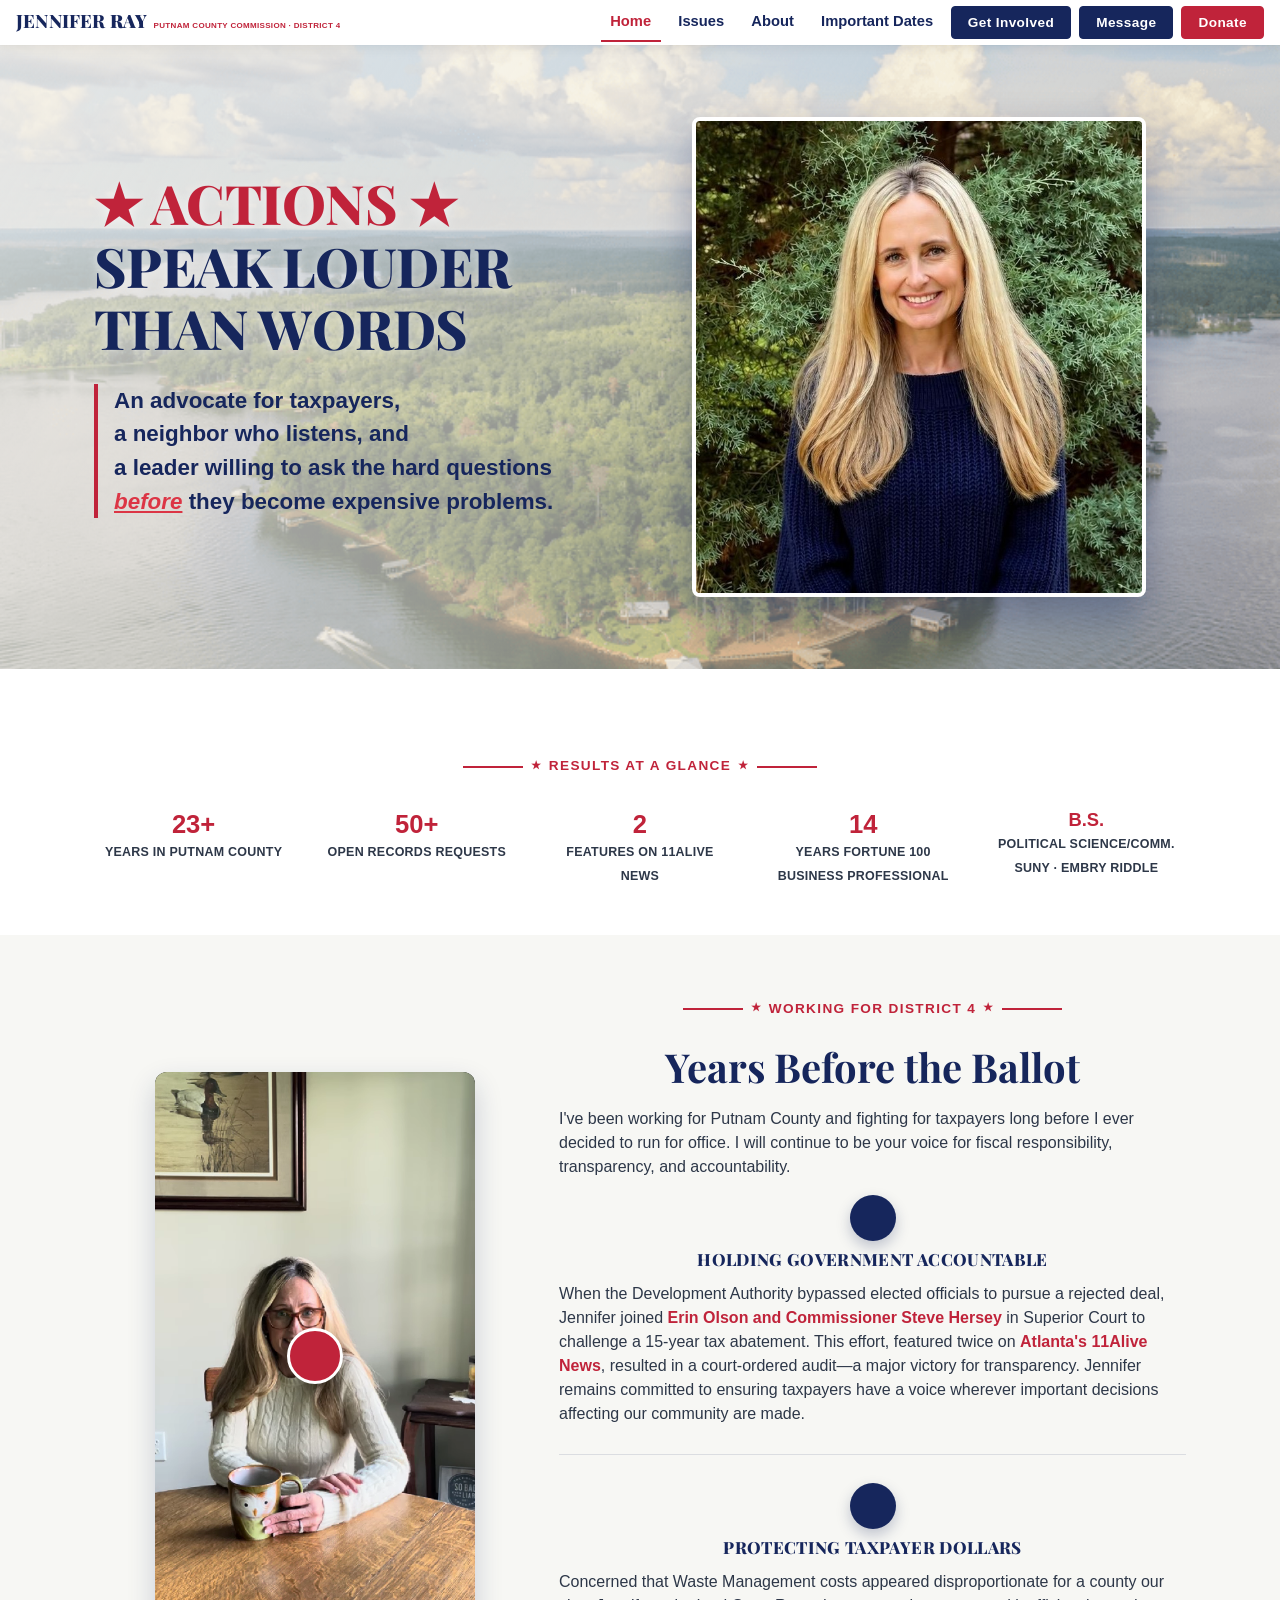
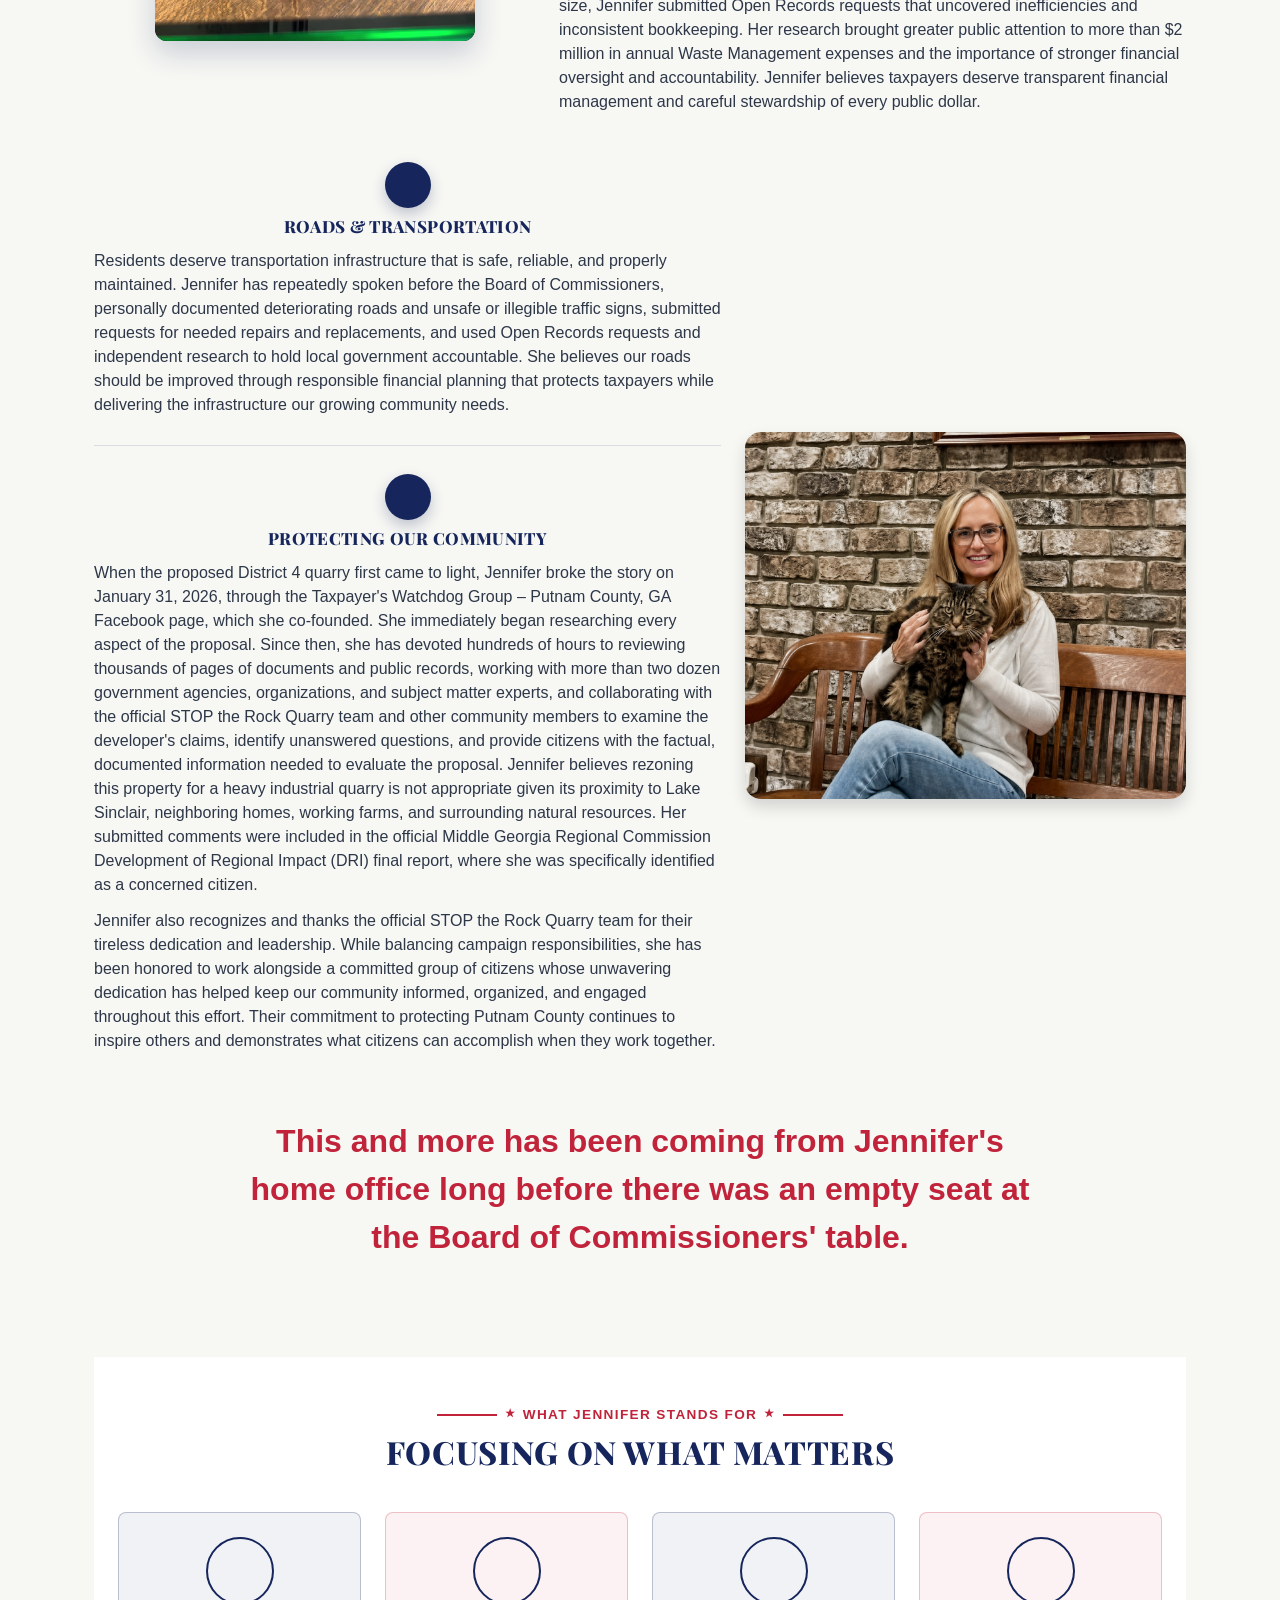
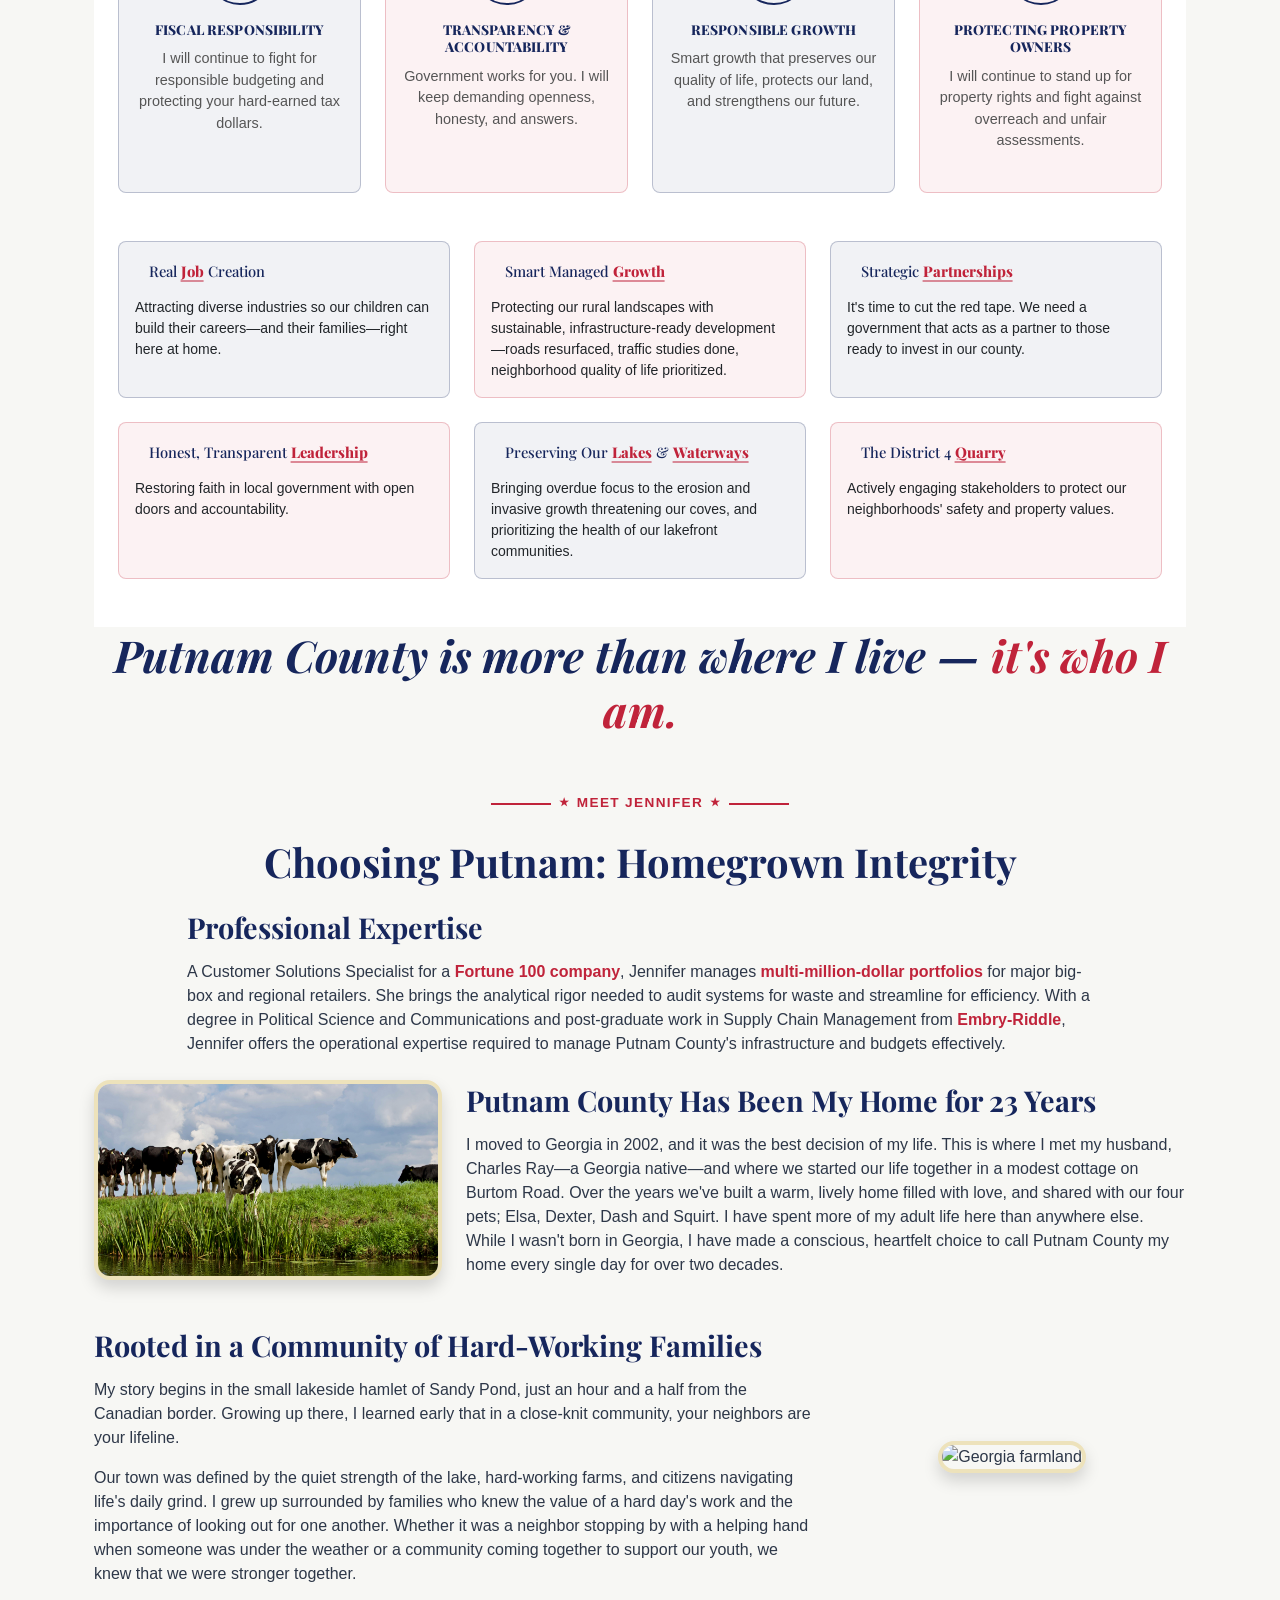
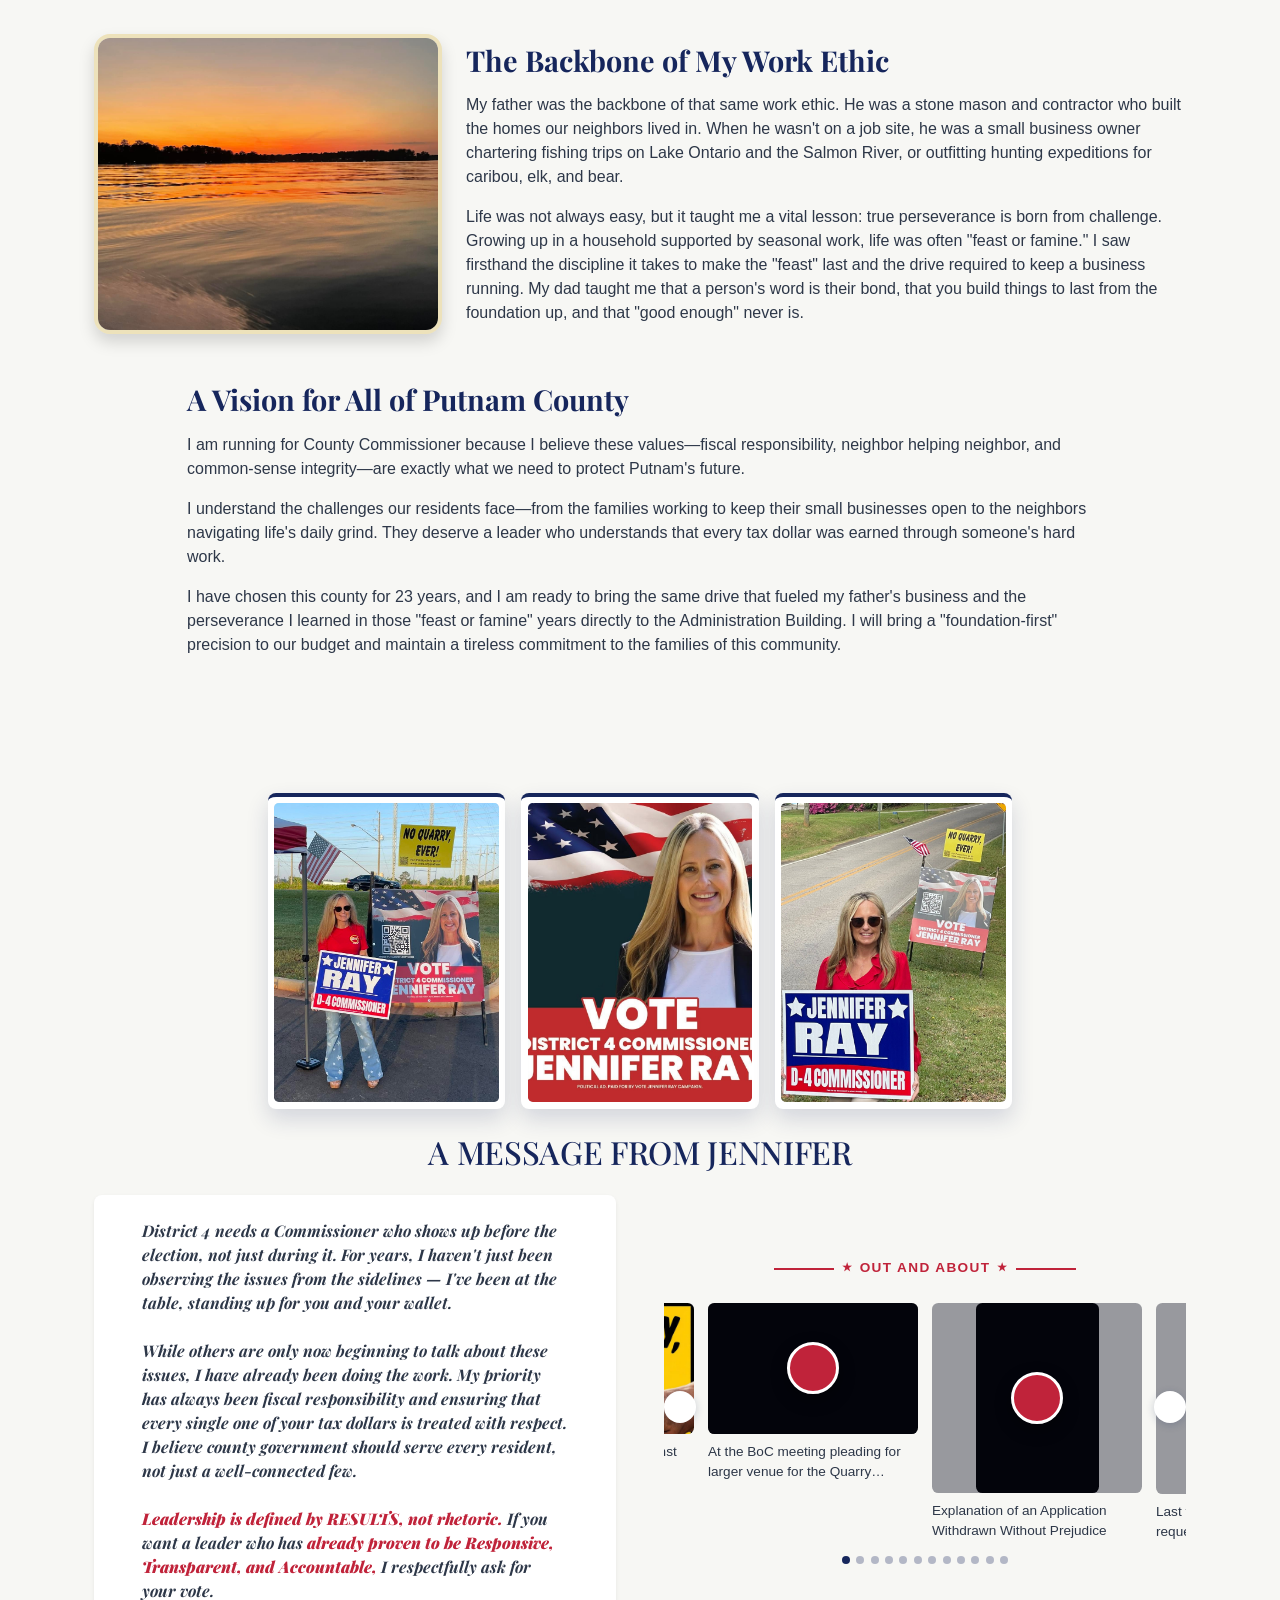
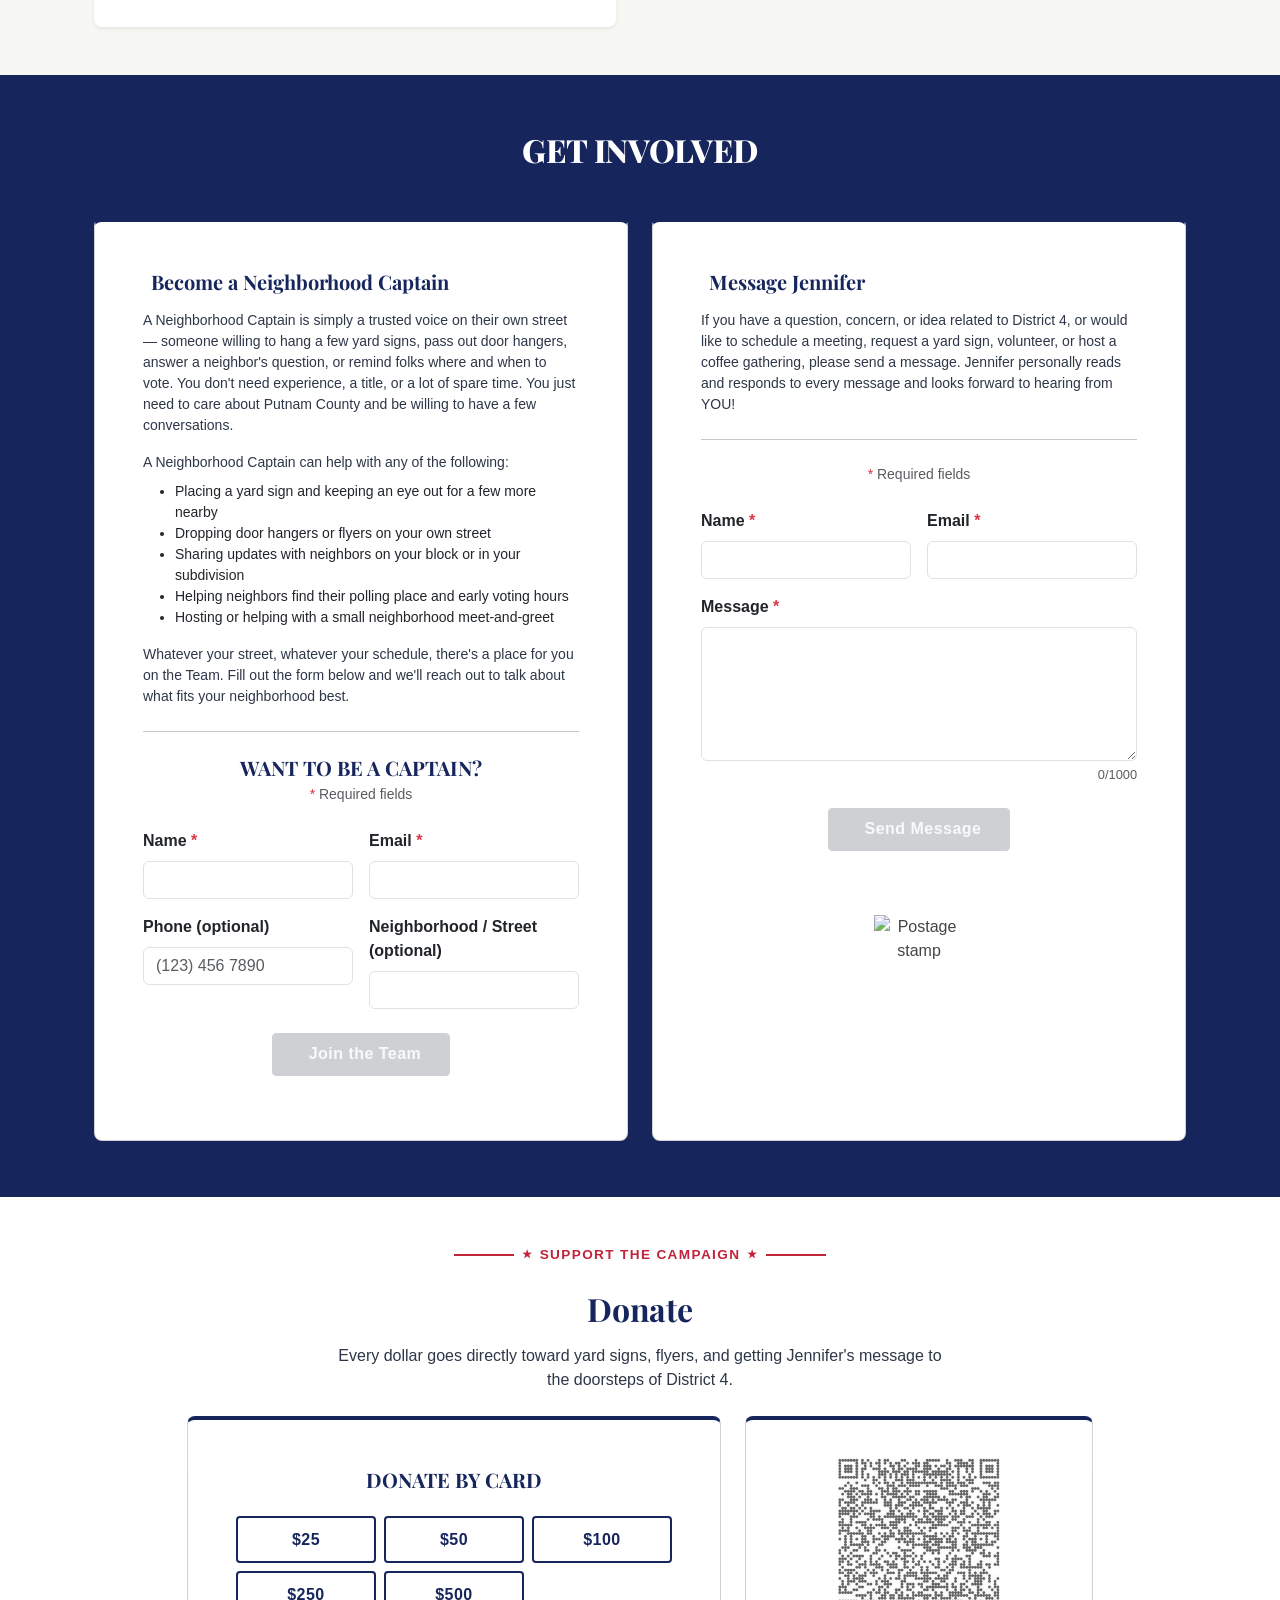
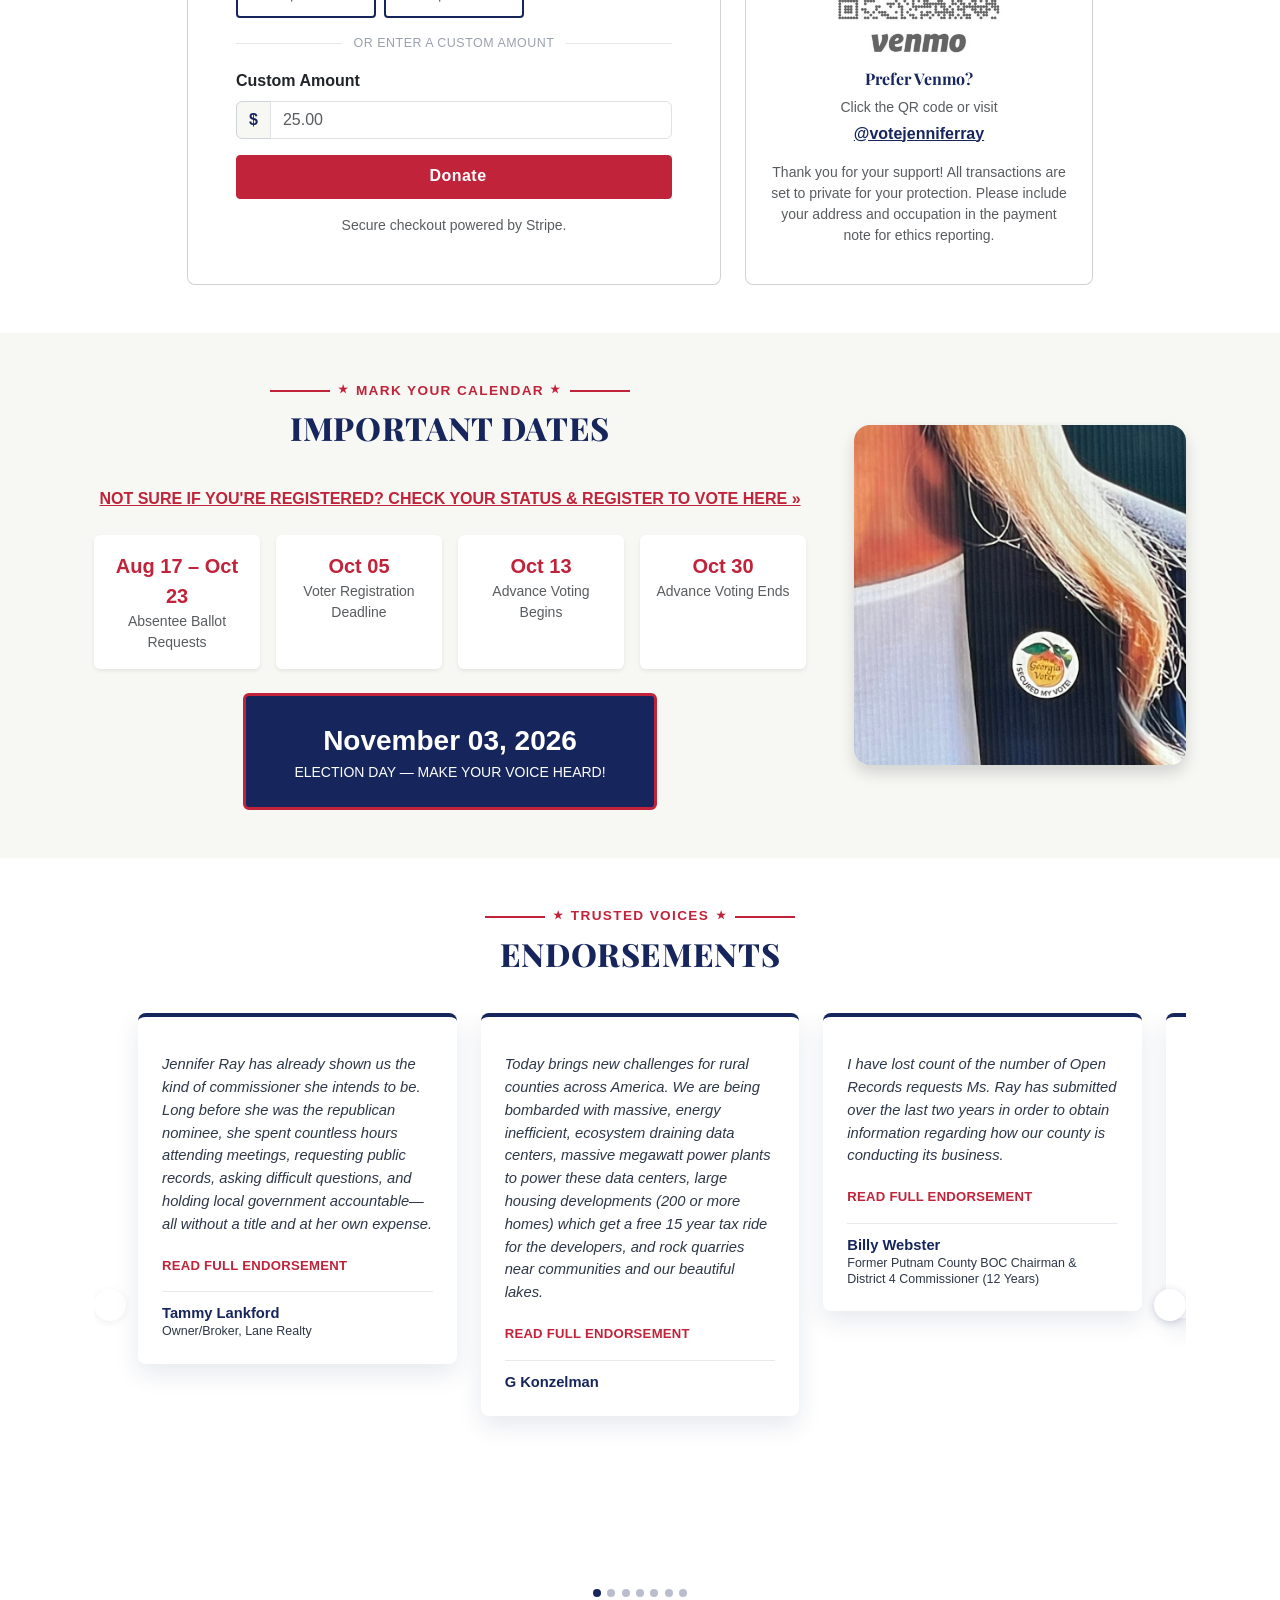
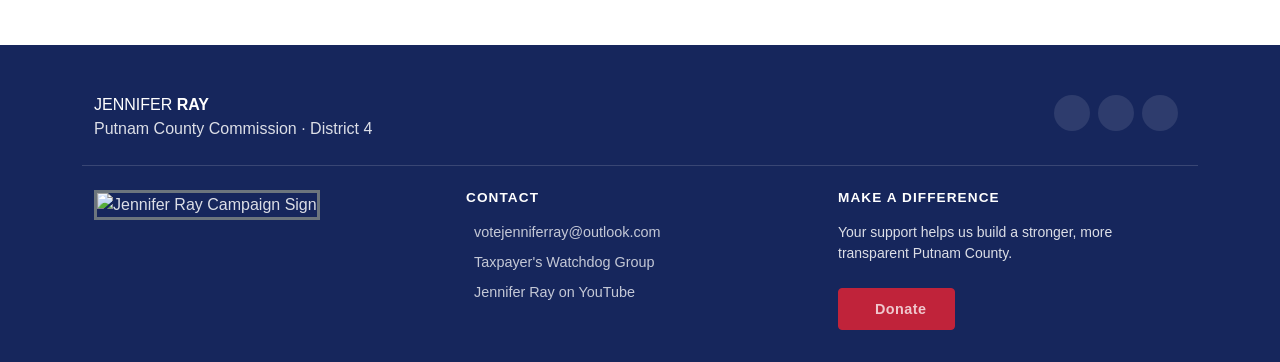
==== index.html @ d04d4f8c "comments, more endorsements, and og: image status" ====
<!doctype html>
<html lang="en">
	<head>
		<script async src="https://www.googletagmanager.com/gtag/js?id=G-Y20LZ23886"></script>
		<script>
			window.dataLayer = window.dataLayer || [];
			function gtag() {
				dataLayer.push(arguments);
			}
			gtag("js", new Date());
			gtag("config", "G-Y20LZ23886");
		</script>
		<meta charset="UTF-8" />
		<meta name="viewport" content="width=device-width, initial-scale=1.0" />
		<title>Jennifer Ray | Putnam County Board of Commissioners Candidate 2026</title>
		<meta
			name="description"
			content="Jennifer Ray for Putnam County Board of Commissioners, District 4. An advocate for taxpayers, a neighbor who listens, and a leader willing to ask the hard questions before they become expensive problems."
		/>

		<meta property="og:type" content="website" />
		<meta property="og:url" content="https://www.votejenniferray.com/" />
		<meta property="og:title" content="Jennifer Ray | Putnam County Board of Commissioners, District 4" />
		<meta
			property="og:description"
			content="An advocate for taxpayers, a neighbor who listens, and a leader willing to ask the hard questions before they become expensive problems."
		/>
		<meta property="og:image" content="https://www.votejenniferray.com/images/jen_hero_image.jpeg" />
		<meta property="og:image:alt" content="Jennifer Ray" />
		<meta property="og:site_name" content="Jennifer Ray for Putnam County Commission" />

		<meta name="twitter:card" content="summary_large_image" />
		<meta name="twitter:title" content="Jennifer Ray | Putnam County Board of Commissioners, District 4" />
		<meta
			name="twitter:description"
			content="An advocate for taxpayers, a neighbor who listens, and a leader willing to ask the hard questions before they become expensive problems."
		/>
		<meta name="twitter:image" content="https://www.votejenniferray.com/images/jen_hero_image.jpeg" />

		<link href="https://cdn.jsdelivr.net/npm/bootstrap@5.3.3/dist/css/bootstrap.min.css" rel="stylesheet" />
		<link href="https://cdn.jsdelivr.net/npm/@fortawesome/fontawesome-free@7.2.0/css/all.min.css" rel="stylesheet" />
		<link
			href="https://fonts.googleapis.com/css2?family=Playfair+Display:ital,wght@0,600;0,700;0,800;1,600&display=swap"
			rel="stylesheet"
		/>
		<link href="css/style.css" rel="stylesheet" />
		<link rel="icon" type="image/png" href="images/favicon.ico" />
	</head>
	<body>
		<nav class="navbar custom-navbar site-nav sticky-top">
			<div class="container-fluid px-2 px-sm-3">
				<div class="navbar-top-row">
					<a class="navbar-brand brand-block" href="#home">
						<span class="brand-name">JENNIFER <strong>RAY</strong></span>
						<span class="brand-sub">Putnam County Commission &middot; District 4</span>
					</a>
					<button
						class="navbar-toggler"
						type="button"
						data-bs-toggle="collapse"
						data-bs-target="#mainNav"
						aria-controls="mainNav"
						aria-expanded="false"
						aria-label="Toggle navigation"
					>
						<span class="navbar-toggler-icon"></span>
					</button>
				</div>
				<div class="collapse navbar-collapse justify-content-end" id="mainNav">
					<ul class="navbar-nav nav-items-gap">
						<li class="nav-item"><a class="nav-link active" href="#home">Home</a></li>
						<li class="nav-item"><a class="nav-link" href="#issues">Issues</a></li>
						<li class="nav-item"><a class="nav-link" href="#meet-jennifer">About</a></li>
						<li class="nav-item"><a class="nav-link" href="#dates">Important Dates</a></li>
						<li class="nav-item nav-cta"><a class="btn btn-navy-solid btn-nav" href="#get-involved">Get Involved</a></li>
						<li class="nav-item nav-cta"><a class="btn btn-navy-solid btn-nav" href="#message">Message</a></li>
						<li class="nav-item nav-cta"><a class="btn btn-red btn-nav" href="#donate">Donate</a></li>
					</ul>
				</div>
			</div>
		</nav>

		<section class="hero-section" id="home">
			<div class="container px-4">
				<div class="row align-items-center gy-4">
					<div class="col-lg-6 order-2 order-lg-1">
						<h1 class="hero-headline text-navy mb-4">
							<span class="accent-line">&#9733; Actions &#9733;</span><br />
							Speak Louder<br />
							Than Words
						</h1>
						<p class="hero-lede mb-4" style="max-width: 32rem">
							An advocate for taxpayers,<br />
							a neighbor who listens, and<br />
							a leader willing to ask the hard questions
							<b class="text-decoration-underline fst-italic text-danger">before</b> they become expensive problems.
						</p>
					</div>
					<div class="col-lg-6 order-1 order-lg-2 text-center">
						<img src="images/jen_hero_image.jpeg" alt="Jennifer Ray" class="img-fluid hero-photo hero-photo-mobile" />
					</div>
				</div>
			</div>
		</section>

		<div class="wave-divider">
			<svg viewBox="0 0 1200 60" preserveAspectRatio="none" xmlns="http://www.w3.org/2000/svg">
				<path d="M0,20 C300,60 900,0 1200,30 L1200,60 L0,60 Z" fill="#ffffff"></path>
			</svg>
		</div>

		<section class="stats-strip bg-white">
			<div class="container px-4">
				<div class="section-heading mb-4">
					<div class="eyebrow-rule">
						<hr />
						<span class="eyebrow">Results at a Glance</span>
						<hr />
					</div>
				</div>
				<div class="row row-cols-2 row-cols-md-3 row-cols-lg-5 g-4">
					<div class="col">
						<div class="stat-item">
							<div class="stat-icon"><i class="fas fa-tree"></i></div>
							<span class="stat-number">23+</span>
							<span class="stat-label">Years in Putnam County</span>
						</div>
					</div>
					<div class="col">
						<div class="stat-item">
							<div class="stat-icon"><i class="fas fa-file-alt"></i></div>
							<span class="stat-number">50+</span>
							<span class="stat-label">Open Records Requests</span>
						</div>
					</div>
					<div class="col">
						<div class="stat-item">
							<div class="stat-icon"><i class="fas fa-video"></i></div>
							<span class="stat-number">2</span>
							<span class="stat-label">Features on 11Alive News</span>
						</div>
					</div>
					<div class="col">
						<div class="stat-item">
							<div class="stat-icon"><i class="fas fa-briefcase"></i></div>
							<span class="stat-number">14</span>
							<span class="stat-label">Years Fortune 100 Business Professional</span>
						</div>
					</div>
					<div class="col">
						<div class="stat-item">
							<div class="stat-icon"><i class="fas fa-graduation-cap"></i></div>
							<span class="stat-number stat-number--sm">B.S.</span>
							<span class="stat-label">Political Science/Comm.<br />SUNY &middot; Embry Riddle</span>
						</div>
					</div>
				</div>
			</div>
		</section>

		<section class="ballot-section bg-ivory py-5" id="about">
			<div class="container px-4 py-3">
				<div class="row align-items-center gy-4 mb-5">
					<div class="col-lg-5 text-center">
						<div
							class="short-embed short-embed--large short-embed--poster mx-auto"
							id="jenniferShortPoster"
							data-video-src="https://www.youtube.com/embed/YfKQkAMSHpc?autoplay=1&modestbranding=1&rel=0&iv_load_policy=3&playsinline=1"
							data-video-title="Jennifer Ray"
							role="button"
							tabindex="0"
							aria-label="Play video"
						>
							<img src="images/jennifer_introduction.png" alt="Jennifer Ray" class="short-embed__poster-img" />
							<span class="short-embed__play-badge"><i class="fas fa-play"></i></span>
						</div>
					</div>
					<div class="col-lg-7">
						<div class="section-heading mb-4">
							<div class="eyebrow-rule">
								<hr />
								<span class="eyebrow">Working for District 4</span>
								<hr />
							</div>
						</div>
						<h2 class="fw-bold mb-3 text-center heading-lg">Years Before the Ballot</h2>
						<p class="mb-3">
							I've been working for Putnam County and fighting for taxpayers long before I ever decided to run for office. I
							will continue to be your voice for fiscal responsibility, transparency, and accountability.
						</p>
						<div class="about-feature-list">
							<div class="about-feature">
								<div class="about-feature-head">
									<span class="about-feature-icon"><i class="fas fa-landmark"></i></span>
									<h3 class="about-feature-title">Holding Government Accountable</h3>
								</div>
								<p class="about-feature-text">
									When the Development Authority bypassed elected officials to pursue a rejected deal, Jennifer joined
									<strong class="text-red">Erin Olson and Commissioner Steve Hersey</strong> in Superior Court to
									challenge a 15-year tax abatement. This effort, featured twice on
									<strong class="text-red">Atlanta's 11Alive News</strong>, resulted in a court-ordered audit—a major
									victory for transparency. Jennifer remains committed to ensuring taxpayers have a voice wherever
									important decisions affecting our community are made.
								</p>
							</div>
							<div class="about-feature">
								<div class="about-feature-head">
									<span class="about-feature-icon"><i class="fas fa-trash-can"></i></span>
									<h3 class="about-feature-title">Protecting Taxpayer Dollars</h3>
								</div>
								<p class="about-feature-text">
									Concerned that Waste Management costs appeared disproportionate for a county our size, Jennifer
									submitted Open Records requests that uncovered inefficiencies and inconsistent bookkeeping. Her research
									brought greater public attention to more than $2 million in annual Waste Management expenses and the
									importance of stronger financial oversight and accountability. Jennifer believes taxpayers deserve
									transparent financial management and careful stewardship of every public dollar.
								</p>
							</div>
						</div>
					</div>
				</div>

				<div class="row align-items-center gy-4 mb-5">
					<div class="col-lg-7 order-2 order-lg-1">
						<div class="about-feature-list mb-3">
							<div class="about-feature">
								<div class="about-feature-head">
									<span class="about-feature-icon"><i class="fas fa-signs-post"></i></span>
									<h3 class="about-feature-title">Roads &amp; Transportation</h3>
								</div>
								<p class="about-feature-text">
									Residents deserve transportation infrastructure that is safe, reliable, and properly maintained.
									Jennifer has repeatedly spoken before the Board of Commissioners, personally documented deteriorating
									roads and unsafe or illegible traffic signs, submitted requests for needed repairs and replacements, and
									used Open Records requests and independent research to hold local government accountable. She believes
									our roads should be improved through responsible financial planning that protects taxpayers while
									delivering the infrastructure our growing community needs.
								</p>
							</div>
							<div class="about-feature">
								<div class="about-feature-head">
									<span class="about-feature-icon"><i class="fas fa-water"></i></span>
									<h3 class="about-feature-title">Protecting Our Community</h3>
								</div>
								<p class="about-feature-text">
									When the proposed District 4 quarry first came to light, Jennifer broke the story on January 31, 2026,
									through the Taxpayer's Watchdog Group – Putnam County, GA Facebook page, which she co-founded. She
									immediately began researching every aspect of the proposal. Since then, she has devoted hundreds of
									hours to reviewing thousands of pages of documents and public records, working with more than two dozen
									government agencies, organizations, and subject matter experts, and collaborating with the official STOP
									the Rock Quarry team and other community members to examine the developer's claims, identify unanswered
									questions, and provide citizens with the factual, documented information needed to evaluate the
									proposal. Jennifer believes rezoning this property for a heavy industrial quarry is not appropriate
									given its proximity to Lake Sinclair, neighboring homes, working farms, and surrounding natural
									resources. Her submitted comments were included in the official Middle Georgia Regional Commission
									Development of Regional Impact (DRI) final report, where she was specifically identified as a concerned
									citizen.
								</p>
								<p class="about-feature-text">
									Jennifer also recognizes and thanks the official STOP the Rock Quarry team for their tireless dedication
									and leadership. While balancing campaign responsibilities, she has been honored to work alongside a
									committed group of citizens whose unwavering dedication has helped keep our community informed,
									organized, and engaged throughout this effort. Their commitment to protecting Putnam County continues to
									inspire others and demonstrates what citizens can accomplish when they work together.
								</p>
							</div>
						</div>
					</div>
					<div class="col-lg-5 order-1 order-lg-2 text-center">
						<img
							src="images/squirtr.png"
							alt="Jennifer Ray with her cat Squirt"
							class="img-fluid rounded-4 shadow ballot-side-photo"
						/>
					</div>
				</div>
				<div class="row justify-content-center">
					<div class="col-lg-9">
						<p class="mb-5 fs-2 fw-bold text-red text-center">
							This and more has been coming from Jennifer's home office long before there was an empty seat at the Board of
							Commissioners' table.
						</p>
					</div>
				</div>
				<section class="py-5 bg-white mt-5" id="issues">
					<div class="container px-4">
						<div class="section-heading">
							<div class="eyebrow-rule">
								<hr />
								<span class="eyebrow">What Jennifer Stands For</span>
								<hr />
							</div>
							<h2 class="text-navy heading-lg">Focusing on What Matters</h2>
						</div>
						<div class="plain-grid matters-grid mb-5">
							<div class="matters-card">
								<div class="matters-icon"><i class="fas fa-shield-halved"></i></div>
								<h3 class="text-navy">Fiscal Responsibility</h3>
								<p>I will continue to fight for responsible budgeting and protecting your hard-earned tax dollars.</p>
							</div>
							<div class="matters-card">
								<div class="matters-icon"><i class="fas fa-magnifying-glass"></i></div>
								<h3 class="text-navy">Transparency &amp; Accountability</h3>
								<p>Government works for you. I will keep demanding openness, honesty, and answers.</p>
							</div>
							<div class="matters-card">
								<div class="matters-icon"><i class="fas fa-seedling"></i></div>
								<h3 class="text-navy">Responsible Growth</h3>
								<p>Smart growth that preserves our quality of life, protects our land, and strengthens our future.</p>
							</div>
							<div class="matters-card">
								<div class="matters-icon"><i class="fas fa-house"></i></div>
								<h3 class="text-navy">Protecting Property Owners</h3>
								<p>I will continue to stand up for property rights and fight against overreach and unfair assessments.</p>
							</div>
						</div>

						<div class="plain-grid issues-grid">
							<div class="card issue-card">
								<div class="card-header">
									<i class="fas fa-briefcase"></i>
									<h4>Real <strong class="text-red">Job</strong> Creation</h4>
								</div>
								<div class="card-body">
									<p class="small mb-0">
										Attracting diverse industries so our children can build their careers—and their families—right here
										at home.
									</p>
								</div>
							</div>
							<div class="card issue-card">
								<div class="card-header">
									<i class="fas fa-seedling"></i>
									<h4>Smart Managed <strong class="text-red">Growth</strong></h4>
								</div>
								<div class="card-body">
									<p class="small mb-0">
										Protecting our rural landscapes with sustainable, infrastructure-ready development—roads resurfaced,
										traffic studies done, neighborhood quality of life prioritized.
									</p>
								</div>
							</div>
							<div class="card issue-card">
								<div class="card-header">
									<i class="fas fa-handshake"></i>
									<h4>Strategic <strong class="text-red">Partnerships</strong></h4>
								</div>
								<div class="card-body">
									<p class="small mb-0">
										It's time to cut the red tape. We need a government that acts as a partner to those ready to invest
										in our county.
									</p>
								</div>
							</div>
							<div class="card issue-card">
								<div class="card-header">
									<i class="fas fa-gavel"></i>
									<h4>Honest, Transparent <strong class="text-red">Leadership</strong></h4>
								</div>
								<div class="card-body">
									<p class="small mb-0">Restoring faith in local government with open doors and accountability.</p>
								</div>
							</div>
							<div class="card issue-card">
								<div class="card-header">
									<i class="fas fa-water"></i>
									<h4>
										Preserving Our <strong class="text-red">Lakes</strong> &amp;
										<strong class="text-red">Waterways</strong>
									</h4>
								</div>
								<div class="card-body">
									<p class="small mb-0">
										Bringing overdue focus to the erosion and invasive growth threatening our coves, and prioritizing
										the health of our lakefront communities.
									</p>
								</div>
							</div>
							<div class="card issue-card">
								<div class="card-header">
									<i class="fas fa-mountain"></i>
									<h4>The District 4 <strong class="text-red">Quarry</strong></h4>
								</div>
								<div class="card-body">
									<p class="small mb-0">
										Actively engaging stakeholders to protect our neighborhoods' safety and property values.
									</p>
								</div>
							</div>
						</div>
					</div>
				</section>
				<p class="text-center mb-5 pb-2 pivot-quote">
					Putnam County is more than where I live &mdash; <span class="text-red">it's who I am.</span>
				</p>

				<div class="section-heading mt-5 mb-4" id="meet-jennifer">
					<div class="eyebrow-rule">
						<hr />
						<span class="eyebrow">Meet Jennifer</span>
						<hr />
					</div>
				</div>

				<div class="row justify-content-center">
					<div class="col-lg-10">
						<h2 class="fw-bold text-navy mb-4 text-center heading-lg">Choosing Putnam: Homegrown Integrity</h2>

						<h3 class="fw-bold text-navy mb-3" style="font-size: clamp(1.3rem, 2.5vw, 1.8rem)">Professional Expertise</h3>
						<p class="mb-4">
							A Customer Solutions Specialist for a <strong class="text-red">Fortune 100 company</strong>, Jennifer manages
							<strong class="text-red">multi-million-dollar portfolios</strong> for major big-box and regional retailers. She
							brings the analytical rigor needed to audit systems for waste and streamline for efficiency. With a degree in
							Political Science and Communications and post-graduate work in Supply Chain Management from
							<strong class="text-red">Embry-Riddle</strong>, Jennifer offers the operational expertise required to manage
							Putnam County's infrastructure and budgets effectively.
						</p>
					</div>
				</div>

				<div class="row align-items-center g-4 mb-5">
					<div class="col-lg-4 text-center">
						<img src="images/cows.jpg" alt="Small town farm life" class="img-fluid rounded-4 shadow bio-photo" />
					</div>
					<div class="col-lg-8">
						<h3 class="fw-bold text-navy mb-3" style="font-size: clamp(1.3rem, 2.5vw, 1.8rem)">
							Putnam County Has Been My Home for 23 Years
						</h3>
						<p class="mb-0">
							I moved to Georgia in 2002, and it was the best decision of my life. This is where I met my husband, Charles
							Ray—a Georgia native—and where we started our life together in a modest cottage on Burtom Road. Over the years
							we've built a warm, lively home filled with love, and shared with our four pets; Elsa, Dexter, Dash and Squirt.
							I have spent more of my adult life here than anywhere else. While I wasn't born in Georgia, I have made a
							conscious, heartfelt choice to call Putnam County my home every single day for over two decades.
						</p>
					</div>
				</div>

				<div class="row align-items-center g-4 mb-5 flex-lg-row-reverse">
					<div class="col-lg-4 text-center">
						<img src="images/corn.jpg" alt="Georgia farmland" class="img-fluid rounded-4 shadow bio-photo" />
					</div>
					<div class="col-lg-8">
						<h3 class="fw-bold text-navy mb-3" style="font-size: clamp(1.3rem, 2.5vw, 1.8rem)">
							Rooted in a Community of Hard-Working Families
						</h3>
						<p class="mb-3">
							My story begins in the small lakeside hamlet of Sandy Pond, just an hour and a half from the Canadian border.
							Growing up there, I learned early that in a close-knit community, your neighbors are your lifeline.
						</p>
						<p class="mb-0">
							Our town was defined by the quiet strength of the lake, hard-working farms, and citizens navigating life's daily
							grind. I grew up surrounded by families who knew the value of a hard day's work and the importance of looking
							out for one another. Whether it was a neighbor stopping by with a helping hand when someone was under the
							weather or a community coming together to support our youth, we knew that we were stronger together.
						</p>
					</div>
				</div>

				<div class="row align-items-center g-4 mb-5">
					<div class="col-lg-4 text-center">
						<img src="images/jenns-lake.jpg" alt="Lake memories" class="img-fluid rounded-4 shadow bio-photo" />
					</div>
					<div class="col-lg-8">
						<h3 class="fw-bold text-navy mb-3" style="font-size: clamp(1.3rem, 2.5vw, 1.8rem)">
							The Backbone of My Work Ethic
						</h3>
						<p class="mb-3">
							My father was the backbone of that same work ethic. He was a stone mason and contractor who built the homes our
							neighbors lived in. When he wasn't on a job site, he was a small business owner chartering fishing trips on Lake
							Ontario and the Salmon River, or outfitting hunting expeditions for caribou, elk, and bear.
						</p>
						<p class="mb-0">
							Life was not always easy, but it taught me a vital lesson: true perseverance is born from challenge. Growing up
							in a household supported by seasonal work, life was often "feast or famine." I saw firsthand the discipline it
							takes to make the "feast" last and the drive required to keep a business running. My dad taught me that a
							person's word is their bond, that you build things to last from the foundation up, and that "good enough" never
							is.
						</p>
					</div>
				</div>

				<div class="row justify-content-center">
					<div class="col-lg-10">
						<h3 class="fw-bold text-navy mb-3" style="font-size: clamp(1.3rem, 2.5vw, 1.8rem)">
							A Vision for All of Putnam County
						</h3>
						<p class="mb-3">
							I am running for County Commissioner because I believe these values—fiscal responsibility, neighbor helping
							neighbor, and common-sense integrity—are exactly what we need to protect Putnam's future.
						</p>
						<p class="mb-3">
							I understand the challenges our residents face—from the families working to keep their small businesses open to
							the neighbors navigating life's daily grind. They deserve a leader who understands that every tax dollar was
							earned through someone's hard work.
						</p>
						<p class="mb-4">
							I have chosen this county for 23 years, and I am ready to bring the same drive that fueled my father's business
							and the perseverance I learned in those "feast or famine" years directly to the Administration Building. I will
							bring a "foundation-first" precision to our budget and maintain a tireless commitment to the families of this
							community.
						</p>
					</div>
				</div>
			</div>
		</section>

		<section class="py-5 bg-ivory" id="accomplishments">
			<div class="container px-4">
				<div class="row justify-content-center g-3 mb-4 signs-photo-row">
					<div class="col-4">
						<div class="signs-photo-frame">
							<div class="signs-photo-crop">
								<img src="images/jennifer_signs.jpg" alt="Jennifer Ray with campaign yard signs" />
							</div>
						</div>
					</div>
					<div class="col-4">
						<div class="signs-photo-frame">
							<div class="signs-photo-crop">
								<img src="images/jennifer_campaign_sign.jpg" alt="Vote Jennifer Ray campaign sign" />
							</div>
						</div>
					</div>
					<div class="col-4">
						<div class="signs-photo-frame">
							<div class="signs-photo-crop">
								<img src="images/jennifer_roadside_sign.jpg" alt="Jennifer Ray roadside campaign sign" />
							</div>
						</div>
					</div>
				</div>
				<div class="row text-center">
					<h2 class="mb-4 text-center text-navy text-uppercase" style="font-size: 2rem">A Message from Jennifer</h2>
				</div>
				<div class="row g-5 align-items-center justify-content-center">
					<div class="col-lg-6 fw-bold position-relative quote-block">
						<div class="quote-card rounded-3 shadow-sm p-3 p-sm-4 pt-5 pb-4 mx-2 mx-sm-3 mx-lg-0 overflow-hidden">
							<i
								class="fa fa-quote-left fa-3x text-navy position-absolute top-0 start-0 translate-middle-y ms-2 ms-sm-3 mt-2 z-3"
								aria-hidden="true"
							></i>
							<div class="ps-2 pe-2 ps-sm-3 pe-sm-3 ps-lg-4 pe-lg-4">
								<p class="mb-4">
									District 4 needs a Commissioner who shows up before the election, not just during it. For years, I
									haven't just been observing the issues from the sidelines — I've been at the table, standing up for you
									and your wallet.
								</p>
								<p class="mb-4">
									While others are only now beginning to talk about these issues, I have already been doing the work. My
									priority has always been fiscal responsibility and ensuring that every single one of your tax dollars is
									treated with respect. I believe county government should serve every resident, not just a well-connected
									few.
								</p>
								<p class="mb-0">
									<strong class="text-red"><b>Leadership is defined by RESULTS, not rhetoric.</b></strong>
									If you want a leader who has
									<strong class="text-red"><b>already proven to be Responsive, Transparent, and Accountable,</b></strong>
									I respectfully ask for your vote.
								</p>
							</div>
						</div>
						<i
							class="fa fa-quote-right fa-3x text-navy position-absolute bottom-0 end-0 translate-middle-y me-2 me-sm-3 mb-n4 z-3"
							aria-hidden="true"
						></i>
					</div>
					<div class="col-lg-6">
						<div class="section-heading mb-4">
							<div class="eyebrow-rule">
								<hr />
								<span class="eyebrow">Out and About</span>
								<hr />
							</div>
						</div>

						<div class="out-about-slider" id="outAboutSlider">
							<div class="out-about-track" id="outAboutTrack">
								<div class="out-about-item">
									<div
										class="news-video-wrap"
										data-aspect="16/9"
										data-video-src="https://www.youtube.com/embed/p4xmZDeozYc"
										data-video-title="Jennifer Ray in the news"
									>
										<div class="video-frame news-embed">
											<iframe
												src="https://www.youtube.com/embed/p4xmZDeozYc"
												title="Jennifer Ray in the news"
												loading="lazy"
												allow="
													accelerometer;
													autoplay;
													clipboard-write;
													encrypted-media;
													gyroscope;
													picture-in-picture;
													web-share;
												"
												allowfullscreen
											></iframe>
										</div>
										<span class="video-scrim"></span>
										<span class="video-play-badge"><i class="fas fa-play"></i></span>
									</div>
									<div class="news-caption">At the BoC meeting pleading for larger venue for the Quarry hearing</div>
								</div>
								<div class="out-about-item">
									<div
										class="news-video-wrap"
										data-aspect="308/476"
										data-video-src="https://www.facebook.com/plugins/video.php?height=476&href=https%3A%2F%2Fwww.facebook.com%2Ferin.h.olson%2Fvideos%2F979446935090135%2F%3Fidorvanity%3D1046511267109593&show_text=false&width=308&t=0"
										data-video-title="Jennifer Ray on Facebook"
									>
										<div class="video-frame fb-video-frame">
											<iframe
												src="https://www.facebook.com/plugins/video.php?height=476&href=https%3A%2F%2Fwww.facebook.com%2Ferin.h.olson%2Fvideos%2F979446935090135%2F%3Fidorvanity%3D1046511267109593&show_text=false&width=308&t=0"
												title="Jennifer Ray on Facebook"
												style="border: none; overflow: hidden"
												scrolling="no"
												frameborder="0"
												allowfullscreen="true"
												allow="autoplay; clipboard-write; encrypted-media; picture-in-picture; web-share"
											></iframe>
										</div>
										<span class="video-scrim"></span>
										<span class="video-play-badge"><i class="fab fa-facebook"></i></span>
									</div>
									<div class="news-caption">Explanation of an Application Withdrawn Without Prejudice</div>
								</div>
								<div class="out-about-item">
									<div
										class="news-video-wrap"
										data-aspect="267/476"
										data-video-src="https://www.facebook.com/plugins/video.php?height=476&href=https%3A%2F%2Fwww.facebook.com%2Freel%2F4575567859435196%2F&show_text=false&width=267&t=0"
										data-video-title="Jennifer Ray on data centers in Putnam County"
									>
										<div class="video-frame fb-video-frame fb-reel-frame">
											<iframe
												src="https://www.facebook.com/plugins/video.php?height=476&href=https%3A%2F%2Fwww.facebook.com%2Freel%2F4575567859435196%2F&show_text=false&width=267&t=0"
												title="Jennifer Ray on data centers in Putnam County"
												style="border: none; overflow: hidden"
												scrolling="no"
												frameborder="0"
												allowfullscreen="true"
												allow="autoplay; clipboard-write; encrypted-media; picture-in-picture; web-share"
											></iframe>
										</div>
										<span class="video-scrim"></span>
										<span class="video-play-badge"><i class="fab fa-facebook"></i></span>
									</div>
									<div class="news-caption">Last fall, before the BoC, requesting a moratorium on Data Centers</div>
								</div>
								<div class="out-about-item">
									<div class="news-photo-wrap">
										<img src="images/dairy_festival.jpg" alt="Jennifer Ray at the Dairy Festival" />
									</div>
									<div class="news-caption">Enjoying the Dairy Festival with Commissioner Hersey</div>
								</div>
								<div class="out-about-item">
									<div class="news-photo-wrap">
										<img src="images/pet_big_boy.jpg" alt="Jennifer Ray with a shelter dog" />
									</div>
									<div class="news-caption">
										&ldquo;Pup Time&rdquo; at Pickle Ball to the Rescue fundraiser for Oconee Humane Society
									</div>
								</div>
								<div class="out-about-item">
									<div class="news-photo-wrap">
										<img src="images/pet_beagle.jpg" alt="Jennifer Ray with a beagle" />
									</div>
									<div class="news-caption">
										&ldquo;Pup Time&rdquo; at Pickle Ball to the Rescue fundraiser for Oconee Humane Society
									</div>
								</div>
								<div class="out-about-item">
									<div class="news-photo-wrap">
										<img src="images/crooked_creek.png" alt="Crooked Creek, Putnam County" />
									</div>
									<div class="news-caption">Invited to talk with neighbors at Crooked Creek</div>
								</div>
								<div class="out-about-item">
									<div class="news-photo-wrap news-photo-wrap--bottom">
										<img src="images/jennifer_ice_cream.jpg" alt="Jennifer Ray enjoying ice cream with the community" />
									</div>
									<div class="news-caption">Cooling off with a scoop of homemade ice cream</div>
								</div>
								<div class="out-about-item">
									<div
										class="news-video-wrap"
										data-aspect="267/476"
										data-video-src="https://www.facebook.com/plugins/video.php?height=476&href=https%3A%2F%2Fwww.facebook.com%2Freel%2F968713632726412%2F&show_text=false&width=267&t=0"
										data-video-title="Jennifer Ray on Facebook"
									>
										<div class="video-frame fb-video-frame fb-reel-frame">
											<iframe
												src="https://www.facebook.com/plugins/video.php?height=476&href=https%3A%2F%2Fwww.facebook.com%2Freel%2F968713632726412%2F&show_text=false&width=267&t=0"
												title="Jennifer Ray on Facebook"
												style="border: none; overflow: hidden"
												scrolling="no"
												frameborder="0"
												allowfullscreen="true"
												allow="autoplay; clipboard-write; encrypted-media; picture-in-picture; web-share"
											></iframe>
										</div>
										<span class="video-scrim"></span>
										<span class="video-play-badge"><i class="fab fa-facebook"></i></span>
									</div>
									<div class="news-caption">Time to come and play at beautiful Murder Creek</div>
								</div>
								<div class="out-about-item">
									<div
										class="news-video-wrap"
										data-aspect="560/314"
										data-video-src="https://www.facebook.com/plugins/video.php?height=314&href=https%3A%2F%2Fwww.facebook.com%2Freel%2F4270698803170630%2F&show_text=false&width=560&t=0"
										data-video-title="Jennifer Ray on Facebook"
									>
										<div class="video-frame fb-video-frame fb-wide-frame">
											<iframe
												src="https://www.facebook.com/plugins/video.php?height=314&href=https%3A%2F%2Fwww.facebook.com%2Freel%2F4270698803170630%2F&show_text=false&width=560&t=0"
												title="Jennifer Ray on Facebook"
												style="border: none; overflow: hidden"
												scrolling="no"
												frameborder="0"
												allowfullscreen="true"
												allow="autoplay; clipboard-write; encrypted-media; picture-in-picture; web-share"
											></iframe>
										</div>
										<span class="video-scrim"></span>
										<span class="video-play-badge"><i class="fab fa-facebook"></i></span>
									</div>
									<div class="news-caption">More tournaments at Dennis Station Boat Launch</div>
								</div>
								<div class="out-about-item">
									<div
										class="news-video-wrap"
										data-aspect="267/476"
										data-video-src="https://www.facebook.com/plugins/video.php?height=476&href=https%3A%2F%2Fwww.facebook.com%2Freel%2F1447982300314716%2F&show_text=false&width=267&t=0"
										data-video-title="Jennifer Ray on Facebook"
									>
										<div class="video-frame fb-video-frame fb-reel-frame">
											<iframe
												src="https://www.facebook.com/plugins/video.php?height=476&href=https%3A%2F%2Fwww.facebook.com%2Freel%2F1447982300314716%2F&show_text=false&width=267&t=0"
												title="Jennifer Ray on Facebook"
												style="border: none; overflow: hidden"
												scrolling="no"
												frameborder="0"
												allowfullscreen="true"
												allow="autoplay; clipboard-write; encrypted-media; picture-in-picture; web-share"
											></iframe>
										</div>
										<span class="video-scrim"></span>
										<span class="video-play-badge"><i class="fab fa-facebook"></i></span>
									</div>
									<div class="news-caption">Possibilities for our future at Dennis Station</div>
								</div>
								<div class="out-about-item">
									<div class="news-photo-wrap">
										<img src="images/jennifer_front_porch.jpg" alt="Jennifer Ray on a neighbor's front porch" />
									</div>
									<div class="news-caption">Another invitation to meet neighbors</div>
								</div>
								<div class="out-about-item">
									<div class="news-photo-wrap news-photo-wrap--top">
										<img src="images/no_quarry_ever.jpg" alt="No Quarry Ever sign in Putnam County" />
									</div>
									<div class="news-caption">Standing with neighbors against the proposed rock quarry</div>
								</div>
							</div>
							<button class="out-about-control out-about-control-prev" type="button" id="outAboutPrev" aria-label="Previous">
								<i class="fas fa-chevron-left"></i>
							</button>
							<button class="out-about-control out-about-control-next" type="button" id="outAboutNext" aria-label="Next">
								<i class="fas fa-chevron-right"></i>
							</button>
							<div class="out-about-dots" id="outAboutDots"></div>
						</div>
					</div>
				</div>
			</div>
		</section>

		<section class="involved-band" id="get-involved">
			<div class="container px-4">
				<div class="row mb-5">
					<div class="col-12 text-center">
						<h2 class="mb-0">Get Involved</h2>
					</div>
				</div>

				<div class="row g-4 justify-content-center" id="team-form">
					<div class="col-lg-6">
						<div class="card form-panel h-100">
							<div class="card-body p-4 p-lg-5">
								<h3 class="h5 fw-bold text-navy mb-3"><i class="fas fa-flag me-2"></i>Become a Neighborhood Captain</h3>
								<p class="small mb-3">
									A Neighborhood Captain is simply a trusted voice on their own street — someone willing to hang a few
									yard signs, pass out door hangers, answer a neighbor's question, or remind folks where and when to vote.
									You don't need experience, a title, or a lot of spare time. You just need to care about Putnam County
									and be willing to have a few conversations.
								</p>
								<p class="small mb-2">A Neighborhood Captain can help with any of the following:</p>
								<ul class="small mb-3">
									<li>Placing a yard sign and keeping an eye out for a few more nearby</li>
									<li>Dropping door hangers or flyers on your own street</li>
									<li>Sharing updates with neighbors on your block or in your subdivision</li>
									<li>Helping neighbors find their polling place and early voting hours</li>
									<li>Hosting or helping with a small neighborhood meet-and-greet</li>
								</ul>
								<p class="small mb-0">
									Whatever your street, whatever your schedule, there's a place for you on the Team. Fill out the form
									below and we'll reach out to talk about what fits your neighborhood best.
								</p>

								<hr class="my-4" />

								<h3 class="h5 fw-bold text-navy text-uppercase mb-1 text-center">Want to be a Captain?</h3>
								<p class="small text-muted text-center mb-4"><span class="text-danger">*</span> Required fields</p>
								<form id="teamForm" class="row g-3" novalidate>
									<input
										type="hidden"
										name="_subject"
										value="New Team / Neighborhood Captain Sign-Up — VoteJenniferRay.com"
									/>
									<input type="hidden" name="_template" value="table" />
									<input type="hidden" name="_captcha" value="false" />
									<input
										type="text"
										name="_honey"
										class="d-none"
										style="display: none"
										tabindex="-1"
										autocomplete="off"
									/>

									<div class="col-md-6">
										<label for="teamName" class="form-label fw-semibold">Name <span class="text-danger">*</span></label>
										<input type="text" class="form-control" id="teamName" name="name" required />
										<div class="invalid-feedback">Please enter your name.</div>
									</div>
									<div class="col-md-6">
										<label for="teamEmail" class="form-label fw-semibold"
											>Email <span class="text-danger">*</span></label
										>
										<input type="email" class="form-control" id="teamEmail" name="email" required />
										<div class="invalid-feedback">Please enter a valid email address.</div>
									</div>
									<div class="col-md-6">
										<label for="teamPhone" class="form-label fw-semibold">Phone (optional)</label>
										<input
											type="tel"
											class="form-control"
											id="teamPhone"
											name="phone"
											placeholder="(123) 456 7890"
											maxlength="14"
											pattern="^\(\d{3}\) \d{3} \d{4}$"
											title="Enter a 10-digit phone number, e.g. (123) 456 7890"
											inputmode="numeric"
										/>
										<div class="invalid-feedback">Please enter a valid phone number, e.g. (123) 456 7890.</div>
									</div>
									<div class="col-md-6">
										<label for="teamStreet" class="form-label fw-semibold">Neighborhood / Street (optional)</label>
										<input type="text" class="form-control" id="teamStreet" name="neighborhood" />
									</div>
									<div class="col-12 text-center pt-2">
										<button type="submit" class="btn btn-navy-solid">
											<i class="fas fa-people-group me-2"></i>Join the Team
										</button>
									</div>
									<div class="col-12 text-center form-status" role="status" aria-live="polite"></div>
								</form>
							</div>
						</div>
					</div>

					<div class="col-lg-6" id="message">
						<div class="card form-panel h-100">
							<div class="card-body p-4 p-lg-5">
								<h3 class="h5 fw-bold text-navy mb-3"><i class="fas fa-comment-dots me-2"></i>Message Jennifer</h3>
								<p class="small mb-3">
									If you have a question, concern, or idea related to District 4, or would like to schedule a meeting,
									request a yard sign, volunteer, or host a coffee gathering, please send a message. Jennifer personally
									reads and responds to every message and looks forward to hearing from YOU!
								</p>

								<hr class="my-4" />

								<p class="small text-muted text-center mb-4"><span class="text-danger">*</span> Required fields</p>
								<form id="messageForm" class="row g-3" novalidate>
									<input type="hidden" name="_subject" value="New Message from VoteJenniferRay.com" />
									<input type="hidden" name="_template" value="table" />
									<input type="hidden" name="_captcha" value="false" />
									<input
										type="text"
										name="_honey"
										class="d-none"
										style="display: none"
										tabindex="-1"
										autocomplete="off"
									/>

									<div class="col-md-6">
										<label for="msgName" class="form-label fw-semibold">Name <span class="text-danger">*</span></label>
										<input type="text" class="form-control" id="msgName" name="name" required />
										<div class="invalid-feedback">Please enter your name.</div>
									</div>
									<div class="col-md-6">
										<label for="msgEmail" class="form-label fw-semibold"
											>Email <span class="text-danger">*</span></label
										>
										<input type="email" class="form-control" id="msgEmail" name="email" required />
										<div class="invalid-feedback">Please enter a valid email address.</div>
									</div>
									<div class="col-12">
										<label for="msgMessage" class="form-label fw-semibold"
											>Message <span class="text-danger">*</span></label
										>
										<textarea
											class="form-control"
											id="msgMessage"
											name="message"
											rows="5"
											maxlength="1000"
											data-char-counter="msgMessageCount"
											required
										></textarea>
										<div class="invalid-feedback">Please enter a message.</div>
										<div class="char-counter small text-muted text-end mt-1">
											<span id="msgMessageCount">0</span>/1000
										</div>
									</div>
									<div class="col-12 text-center pt-2">
										<button type="submit" class="btn btn-navy-solid">
											<i class="fas fa-paper-plane me-2"></i>Send Message
										</button>
									</div>
									<div class="col-12 text-center form-status" role="status" aria-live="polite"></div>
								</form>
								<div class="text-center mt-5">
									<img
										src="https://cdn.creazilla.com/cliparts/61229/postage-stamp-clipart-original.png"
										alt="Postage stamp"
										style="max-width: 90px; opacity: 0.85"
									/>
								</div>
							</div>
						</div>
					</div>
				</div>
			</div>
		</section>

		<section class="py-5 bg-white" id="donate">
			<div class="container px-4">
				<div class="row justify-content-center text-center mb-4">
					<div class="col-lg-7">
						<div class="section-heading mb-4">
							<div class="eyebrow-rule">
								<hr />
								<span class="eyebrow">Support the Campaign</span>
								<hr />
							</div>
						</div>
						<h2 class="fw-bold text-navy mb-3">Donate</h2>
						<p class="mb-0">
							Every dollar goes directly toward yard signs, flyers, and getting Jennifer's message to the doorsteps of
							District 4.
						</p>
					</div>
				</div>

				<div class="row justify-content-center g-4">
					<div class="col-lg-6">
						<div class="card form-panel h-100">
							<div class="card-body p-4 p-lg-5">
								<h3 class="h5 fw-bold text-navy text-uppercase mb-4 text-center">Donate by Card</h3>

								<form id="donateStep1" novalidate>
									<div id="donateAmountView">
										<div class="row row-cols-3 g-2 mb-3">
											<div class="col">
												<button type="button" class="btn btn-navy-outline w-100 preset-amount-btn" data-amount="25">
													<span class="preset-amount-check"><i class="fas fa-check"></i></span>
													<span class="preset-amount-value">$25</span>
												</button>
											</div>
											<div class="col">
												<button type="button" class="btn btn-navy-outline w-100 preset-amount-btn" data-amount="50">
													<span class="preset-amount-check"><i class="fas fa-check"></i></span>
													<span class="preset-amount-value">$50</span>
												</button>
											</div>
											<div class="col">
												<button
													type="button"
													class="btn btn-navy-outline w-100 preset-amount-btn"
													data-amount="100"
												>
													<span class="preset-amount-check"><i class="fas fa-check"></i></span>
													<span class="preset-amount-value">$100</span>
												</button>
											</div>
											<div class="col">
												<button
													type="button"
													class="btn btn-navy-outline w-100 preset-amount-btn"
													data-amount="250"
												>
													<span class="preset-amount-check"><i class="fas fa-check"></i></span>
													<span class="preset-amount-value">$250</span>
												</button>
											</div>
											<div class="col">
												<button
													type="button"
													class="btn btn-navy-outline w-100 preset-amount-btn"
													data-amount="500"
												>
													<span class="preset-amount-check"><i class="fas fa-check"></i></span>
													<span class="preset-amount-value">$500</span>
												</button>
											</div>
										</div>
										<div class="donate-divider mb-3"><span>or enter a custom amount</span></div>
										<div class="mb-3">
											<label for="donateAmount" class="form-label fw-semibold">Custom Amount</label>
											<div class="input-group donate-amount-group">
												<span class="input-group-text">$</span>
												<input
													type="number"
													class="form-control"
													id="donateAmount"
													min="1"
													max="10000"
													step="0.01"
													inputmode="decimal"
													placeholder="25.00"
												/>
											</div>
										</div>
										<div id="donateAmountError" class="small text-danger mb-3 d-none"></div>

										<button type="button" id="donateAmountSubmitBtn" class="btn btn-red w-100">
											<i class="fas fa-lock me-2"></i>Donate
										</button>
										<p class="small text-muted mt-3 mb-0 text-center">Secure checkout powered by Stripe.</p>
									</div>

									<div id="donateDetailsView" class="donate-details-view">
										<hr class="my-4" />
										<button type="button" id="donateBackToAmountBtn" class="btn btn-link btn-sm p-0 text-muted mb-3">
											<i class="fas fa-chevron-up me-1"></i>Hide details
										</button>
										<p class="fw-semibold text-navy mb-3" id="donateDetailsAmountLine"></p>
										<p class="small text-muted mb-3">
											Georgia law requires campaigns to collect the following information for every contribution.
										</p>

										<div class="mb-3">
											<label for="donateName" class="form-label fw-semibold"
												>Full Name <span class="text-danger">*</span></label
											>
											<input type="text" class="form-control" id="donateName" placeholder="Jane Smith" required />
										</div>
										<div class="mb-3">
											<label for="donateAddress" class="form-label fw-semibold"
												>Street Address <span class="text-danger">*</span></label
											>
											<input type="text" class="form-control" id="donateAddress" placeholder="123 Main St" required />
										</div>
										<div class="row g-2 mb-3">
											<div class="col-12 col-sm-5">
												<label for="donateCity" class="form-label fw-semibold"
													>City <span class="text-danger">*</span></label
												>
												<input type="text" class="form-control" id="donateCity" placeholder="Eatonton" required />
											</div>
											<div class="col-6 col-sm-3">
												<label for="donateState" class="form-label fw-semibold"
													>State <span class="text-danger">*</span></label
												>
												<input
													type="text"
													class="form-control"
													id="donateState"
													placeholder="GA"
													maxlength="2"
													required
												/>
											</div>
											<div class="col-6 col-sm-4">
												<label for="donateZip" class="form-label fw-semibold"
													>ZIP <span class="text-danger">*</span></label
												>
												<input
													type="text"
													class="form-control"
													id="donateZip"
													placeholder="31024"
													inputmode="numeric"
													maxlength="10"
													required
												/>
											</div>
										</div>
										<div class="mb-3">
											<label for="donateEmail" class="form-label fw-semibold"
												>Email Address <span class="text-danger">*</span></label
											>
											<input
												type="email"
												class="form-control"
												id="donateEmail"
												placeholder="jane@example.com"
												required
											/>
										</div>
										<div class="mb-3">
											<label for="donatePhone" class="form-label fw-semibold"
												>Phone Number <span class="text-danger">*</span></label
											>
											<input type="tel" class="form-control" id="donatePhone" placeholder="(706) 555-0100" required />
										</div>
										<div class="row g-2 mb-3">
											<div class="col-sm-6">
												<label for="donateOccupation" class="form-label fw-semibold"
													>Occupation <span class="text-danger">*</span></label
												>
												<input
													type="text"
													class="form-control"
													id="donateOccupation"
													placeholder="Teacher"
													required
												/>
											</div>
											<div class="col-sm-6">
												<label for="donateEmployer" class="form-label fw-semibold"
													>Employer <span class="text-danger">*</span></label
												>
												<input
													type="text"
													class="form-control"
													id="donateEmployer"
													placeholder="Self-Employed / Retired / Company name"
													required
												/>
											</div>
										</div>

										<div class="form-check mb-3">
											<input class="form-check-input" type="checkbox" id="donateCertify" required />
											<label class="form-check-label small" for="donateCertify">
												I certify that this contribution is made from my own personal funds (not those of another
												person or entity, and not in the name of another), that I am a U.S. citizen or lawfully
												admitted permanent resident, and that this contribution does not exceed the limits set by
												Georgia law.
											</label>
										</div>
										<div id="donateFormError" class="small text-danger mb-3 d-none"></div>

										<button
											type="button"
											id="donateSubmitBtn"
											class="btn btn-red w-100"
											data-fallback-url="https://donate.stripe.com/test_3cI3cxfFf3EAbnu45y53O00"
										>
											<i class="fas fa-lock me-2"></i><span id="donateSubmitBtnLabel">Donate</span>
										</button>
										<p class="small text-muted mt-3 mb-0 text-center">Secure checkout powered by Stripe.</p>
									</div>
								</form>

								<div id="donateStep2" class="d-none">
									<div id="payment-element" class="mb-3"></div>
									<button id="donateConfirmBtn" class="btn btn-red w-100">
										<i class="fas fa-lock me-2"></i><span id="donateConfirmBtnLabel">Pay</span>
									</button>
									<div id="donatePaymentMessage" class="small text-danger mt-2 text-center"></div>
									<div class="text-center mt-2">
										<button type="button" id="donateChangeAmountBtn" class="btn btn-link btn-sm p-0 text-muted">
											Change amount
										</button>
									</div>
								</div>
							</div>
						</div>
					</div>

					<div class="col-lg-4">
						<div class="card form-panel h-100">
							<div class="card-body p-4 text-center d-flex flex-column justify-content-center">
								<div class="mx-auto mb-3 venmo-qr-wrap">
									<a href="https://venmo.com/u/votejenniferray" target="_blank" rel="noopener">
										<img
											src="images/venmo.png"
											alt="Donate with Venmo to @votejenniferray"
											class="img-fluid"
											style="filter: hue-rotate(180deg) saturate(0)"
										/>
									</a>
								</div>
								<h3 class="h6 fw-bold text-navy mb-2">Prefer Venmo?</h3>
								<p class="small text-muted mb-1" id="venmoInstruction">Click or Tap the QR code or visit</p>
								<p class="mb-3">
									<a href="https://venmo.com/u/votejenniferray" target="_blank" rel="noopener" class="fw-bold text-navy"
										>@votejenniferray</a
									>
								</p>
								<p class="small text-muted mb-0">
									Thank you for your support! All transactions are set to private for your protection. Please include your
									address and occupation in the payment note for ethics reporting.
								</p>
							</div>
						</div>
					</div>
				</div>
			</div>
		</section>

		<div class="modal fade" id="donateThankYouModal" tabindex="-1" aria-labelledby="donateThankYouLabel" aria-hidden="true">
			<div class="modal-dialog modal-dialog-centered">
				<div class="modal-content donate-thankyou-modal">
					<div class="modal-body text-center p-4 p-lg-5">
						<i class="fas fa-circle-check text-success mb-3" style="font-size: 3rem"></i>
						<h3 class="fw-bold text-navy mb-2" id="donateThankYouLabel">Thank You!</h3>
						<p class="mb-1">Your contribution to Jennifer Ray for Putnam County Commission is confirmed.</p>
						<p class="mb-4" id="donateThankYouAmountLine"></p>
						<p class="small text-muted mb-4">
							A receipt has been emailed to you. It's contributors like you who make this campaign possible &mdash; thank you
							for standing with Jennifer.
						</p>
						<button type="button" class="btn btn-red px-4" data-bs-dismiss="modal">Close</button>
					</div>
				</div>
			</div>
		</div>

		<section class="py-5 bg-ivory" id="dates">
			<div class="container px-4">
				<div class="row align-items-center g-5">
					<div class="col-lg-8 order-2 order-lg-1">
						<div class="section-heading">
							<div class="eyebrow-rule">
								<hr />
								<span class="eyebrow">Mark Your Calendar</span>
								<hr />
							</div>
							<h2 class="text-navy">Important Dates</h2>
						</div>

						<div class="text-center mb-4 d-lg-none">
							<img
								src="images/lapel.jpg"
								alt="I'm a Georgia Voter lapel pin"
								class="img-fluid rounded-4 shadow dates-photo"
							/>
						</div>

						<div class="text-center mb-4">
							<a href="https://mvp.sos.ga.gov/s/" target="_blank" rel="noopener" class="fw-bold text-red text-uppercase"
								>Not sure if you're registered? Check your status &amp; register to vote here &raquo;</a
							>
						</div>
						<div class="row g-3 text-center mb-4">
							<div class="col-6 col-lg-3">
								<div class="p-3 bg-white rounded shadow-sm h-100">
									<div class="fw-bold text-red fs-5">Aug 17 &ndash; Oct 23</div>
									<div class="small text-muted">Absentee Ballot Requests</div>
								</div>
							</div>
							<div class="col-6 col-lg-3">
								<div class="p-3 bg-white rounded shadow-sm h-100">
									<div class="fw-bold text-red fs-5">Oct 05</div>
									<div class="small text-muted">Voter Registration Deadline</div>
								</div>
							</div>
							<div class="col-6 col-lg-3">
								<div class="p-3 bg-white rounded shadow-sm h-100">
									<div class="fw-bold text-red fs-5">Oct 13</div>
									<div class="small text-muted">Advance Voting Begins</div>
								</div>
							</div>
							<div class="col-6 col-lg-3">
								<div class="p-3 bg-white rounded shadow-sm h-100">
									<div class="fw-bold text-red fs-5">Oct 30</div>
									<div class="small text-muted">Advance Voting Ends</div>
								</div>
							</div>
						</div>
						<div class="text-center">
							<div class="d-inline-block bg-navy text-white rounded p-4 px-5 border border-3 border-red">
								<div class="fs-3 fw-bold">November 03, 2026</div>
								<div class="text-uppercase small">Election Day &mdash; Make Your Voice Heard!</div>
							</div>
						</div>
					</div>
					<div class="col-lg-4 order-1 order-lg-2 text-center d-none d-lg-block">
						<img src="images/lapel.jpg" alt="I'm a Georgia Voter lapel pin" class="img-fluid rounded-4 shadow dates-photo" />
					</div>
				</div>
			</div>
		</section>

		<section class="py-5 bg-white" id="endorsements">
			<div class="container px-4">
				<div class="section-heading">
					<div class="eyebrow-rule">
						<hr />
						<span class="eyebrow">Trusted Voices</span>
						<hr />
					</div>
					<h2 class="text-navy">Endorsements</h2>
				</div>

				<div class="endorsement-slider" id="endorsementSlider">
					<div class="endorsement-track" id="endorsementTrack">
						<div class="endorsement-item">
							<div class="endorsement-card">
								<i class="fas fa-quote-left endorsement-quote-icon"></i>
								<p class="mb-3">
									Jennifer Ray has already shown us the kind of commissioner she intends to be. Long before she was the
									republican nominee, she spent countless hours attending meetings, requesting public records, asking
									difficult questions, and holding local government accountable&mdash;all without a title and at her own
									expense.
								</p>
								<div class="collapse endorsement-more" id="endorseTammy">
									<p class="mb-3">
										Leadership isn't about making promises during a campaign. It's about demonstrating commitment before
										ever taking office.
									</p>
									<p class="mb-3">
										Jennifer has earned my trust because she has done the work. She has proven she cares deeply about
										Putnam County, believes taxpayers deserve transparency, and isn't afraid to ask the questions many
										of us are already asking.
									</p>
									<p class="mb-0">
										On November 3, I'll proudly vote for Jennifer Ray for District 4 Commissioner, and I encourage
										everyone in District 4 to do the same.
									</p>
								</div>
								<button
									class="endorsement-toggle"
									type="button"
									data-bs-toggle="collapse"
									data-bs-target="#endorseTammy"
									aria-expanded="false"
									aria-controls="endorseTammy"
								>
									<span class="show-more-label">Read Full Endorsement</span>
									<span class="show-less-label">Show Less</span>
									<i class="fas fa-chevron-down"></i>
								</button>
								<div class="endorsement-author">
									<strong>Tammy Lankford</strong>
									<span>Owner/Broker, Lane Realty</span>
								</div>
							</div>
						</div>

						<div class="endorsement-item">
							<div class="endorsement-card">
								<i class="fas fa-quote-left endorsement-quote-icon"></i>
								<p class="mb-3">
									Today brings new challenges for rural counties across America. We are being bombarded with massive,
									energy inefficient, ecosystem draining data centers, massive megawatt power plants to power these data
									centers, large housing developments (200 or more homes) which get a free 15 year tax ride for the
									developers, and rock quarries near communities and our beautiful lakes.
								</p>
								<div class="collapse endorsement-more" id="endorseGK">
									<p class="mb-3">
										These WILL affect our way of life in irreversible ways. It will take decades to see any type of
										property tax benefits&mdash;if at all. Jennifer Ray has been working tirelessly to promote
										transparency and to ensure appropriate spending of our hard earned tax dollars. It is the moral and
										ethical responsibility of the county commissioners we elect to do this.
									</p>
									<p class="mb-3">
										Jennifer has pummeled through countless documents from numerous open records requests to protect us.
										We are the hardworking citizens that end up bearing the tax burdens and decreased quality of life
										for all of the necessary infrastructure and drain on our resources. We are subject to increased
										traffic, loss of beautiful farmland, wildlife disruption, irreversible water and air pollution, and
										overdevelopment of our beautiful county.
									</p>
									<p class="mb-0">
										We can grow&mdash;but we need to grow efficiently and without placing the burden on our residents.
										Please consider a vote for Jennifer Ray. She is one of the good guys. Her track record proves this.
									</p>
								</div>
								<button
									class="endorsement-toggle"
									type="button"
									data-bs-toggle="collapse"
									data-bs-target="#endorseGK"
									aria-expanded="false"
									aria-controls="endorseGK"
								>
									<span class="show-more-label">Read Full Endorsement</span>
									<span class="show-less-label">Show Less</span>
									<i class="fas fa-chevron-down"></i>
								</button>
								<div class="endorsement-author">
									<strong>G Konzelman</strong>
								</div>
							</div>
						</div>

						<div class="endorsement-item">
							<div class="endorsement-card">
								<i class="fas fa-quote-left endorsement-quote-icon"></i>
								<p class="mb-3">
									I have lost count of the number of Open Records requests Ms. Ray has submitted over the last two years
									in order to obtain information regarding how our county is conducting its business.
								</p>
								<div class="collapse endorsement-more" id="endorseBilly">
									<p class="mb-3">
										She is no "johnny come lately" when it comes to taking a proactive role in calling out our elected
										and appointed officials when they have been less than transparent in their decision making. She was
										one of the first to draw attention to the PDA and that disastrous tax abatement they approved for
										rental properties on Harmony Rd.
									</p>
									<p class="mb-0">Ms. Ray is the type of person I want as the next District 4 Commissioner.</p>
								</div>
								<button
									class="endorsement-toggle"
									type="button"
									data-bs-toggle="collapse"
									data-bs-target="#endorseBilly"
									aria-expanded="false"
									aria-controls="endorseBilly"
								>
									<span class="show-more-label">Read Full Endorsement</span>
									<span class="show-less-label">Show Less</span>
									<i class="fas fa-chevron-down"></i>
								</button>
								<div class="endorsement-author">
									<strong>Billy Webster</strong>
									<span>Former Putnam County BOC Chairman &amp; District 4 Commissioner (12 Years)</span>
								</div>
							</div>
						</div>

						<div class="endorsement-item">
							<div class="endorsement-card">
								<i class="fas fa-quote-left endorsement-quote-icon"></i>
								<p class="mb-3">
									A year or two ago, while reading Taxpayer Watchdog on Facebook, I had a question about the topic at
									hand. I took a chance and sent Ms. Ray a private message, and to my surprise, she responded almost
									immediately.
								</p>
								<div class="collapse endorsement-more" id="endorseAnne">
									<p class="mb-3">
										Over the next year or more, I continued to ask her questions, and she always replied with informed,
										thoughtful answers. I was impressed. When I learned she was seeking my district commissioner seat, I
										immediately messaged her again and said, &ldquo;Count me in! I'll help you in whatever way I
										can!&rdquo;
									</p>
									<p class="mb-3">
										Sometime in March, she sat down at my kitchen table, and we met face to face. Throughout this
										campaign, I've gotten to know her and come to appreciate her energy, perseverance, foresight, and
										intelligence. No obstacle seems insurmountable to her. She never lets anything get to her. Jennifer
										Ray is truly unsinkable.
									</p>
									<p class="mb-0">
										I am convinced her mind never stops working, even while she sleeps. She is innovative, creative, and
										unbeatable. Putnam County, we are fortunate to have her.
									</p>
								</div>
								<button
									class="endorsement-toggle"
									type="button"
									data-bs-toggle="collapse"
									data-bs-target="#endorseAnne"
									aria-expanded="false"
									aria-controls="endorseAnne"
								>
									<span class="show-more-label">Read Full Endorsement</span>
									<span class="show-less-label">Show Less</span>
									<i class="fas fa-chevron-down"></i>
								</button>
								<div class="endorsement-author">
									<strong>Anne Rice</strong>
									<span>Taxpayer, District 4</span>
								</div>
							</div>
						</div>

						<div class="endorsement-item">
							<div class="endorsement-card">
								<i class="fas fa-quote-left endorsement-quote-icon"></i>
								<p class="mb-3">
									Jennifer is the only contender in this race that has more than an ounce of &ldquo;go get
									&rsquo;em&rdquo; in her for us citizens! She&rsquo;s the only candidate as far as I&rsquo;m concerned!
									Can&rsquo;t be bought and sure as hell stands her ground! If you want someone who is actually for the
									people, she&rsquo;s your gal!
								</p>
								<div class="endorsement-author">
									<strong>Katy Smith</strong>
								</div>
							</div>
						</div>

						<div class="endorsement-item">
							<div class="endorsement-card">
								<i class="fas fa-quote-left endorsement-quote-icon"></i>
								<p class="mb-3">
									Jennifer Ray is the ONLY candidate for District 4 who has consistently and historically been advocating
									for her fellow citizens for YEARS now. She is not a novice to local government like her latest opponent.
									Long, long before she even considered running for Commissioner&mdash;she was attending the Board of
									Commissioners meetings: fighting against reckless spending; questioning a T-SPLOST shortfall in 2024;
									using her own money to purchase signs to raise awareness on issues; filing open records requests to
									discover what was unfolding behind the scenes; and publishing her findings online for the community to
									see. Jennifer Ray raised awareness. She also raised the bar.
								</p>
								<div class="collapse endorsement-more" id="endorseSandy">
									<p class="mb-3">
										She is the reason I and many other residents were stirred from our slumber of complacency and blind
										trust in our local government when she alerted us that a quarry was quietly plotting with certain
										people in power to be unleashed into a Residential-Agricultural area right near our beloved Lake
										Sinclair! Jennifer Ray woke us up.
									</p>
									<p class="mb-3">
										She questioned the county manager on a questionable land zoning deal that benefited his
										brother-in-law. She also shed light on the unchecked power of an unelected group of
										volunteers&mdash;the Putnam Development Authority (PDA)&mdash;who granted a huge tax abatement to a
										for-profit developer at the taxpayers&rsquo; expense. Her findings on the PDA made it all the way to
										the Gold Dome in Atlanta, where our own legislators were asked to rule on these powerful volunteer
										authorities with no oversight. It was Jennifer who rang that bell.
									</p>
									<p class="mb-3">
										The PDA fought back along with the deep pockets of the quarry investors, and they tried to smear
										Jennifer in what will be known as the lowest, filthiest campaign Putnam ever experienced. They tried
										to cause division among residents, lied about Jennifer, and propped up opposing candidates who were
										just mouthpieces for them. Jennifer stood firm and strong throughout the relentless
										assault&mdash;and I have never been prouder to support her. This is someone who has EARNED a seat at
										the table.
									</p>
									<p class="mb-3">
										It is Jennifer&rsquo;s tenacity, courage, and lengthy, consistent history of working hard for the
										best interests of Putnam that brought about her victory in our primary. She is not just a candidate.
										She is a movement&mdash;one that has led the battle for transparency, accountability, and
										representation of citizens, not corporations, and it continues to grow stronger.
									</p>
									<p class="mb-0">
										Now two second-string &ldquo;Independent&rdquo; candidates have recently emerged, and neither has
										ever bothered to attend a single BoC meeting. Jennifer has been fighting for us for several seasons
										and gotten herself to the finals, and it is now the fourth quarter&mdash; then these two show up.
										She is so far above and beyond where these Johnny-come-lately candidates are that they don&rsquo;t
										even deserve to share the ballot with this dedicated defender of District 4. I proudly endorse our
										Tenacious Ray for District 4! There is NO substitute!!
									</p>
								</div>
								<button
									class="endorsement-toggle"
									type="button"
									data-bs-toggle="collapse"
									data-bs-target="#endorseSandy"
									aria-expanded="false"
									aria-controls="endorseSandy"
								>
									<span class="show-more-label">Read Full Endorsement</span>
									<span class="show-less-label">Show Less</span>
									<i class="fas fa-chevron-down"></i>
								</button>
								<div class="endorsement-author">
									<strong>Sandy Decker</strong>
								</div>
							</div>
						</div>

						<div class="endorsement-item">
							<div class="endorsement-card">
								<i class="fas fa-quote-left endorsement-quote-icon"></i>
								<p class="mb-3">
									I heartily endorse Jennifer Ray for county commissioner District 4, for several reasons. Her dedication
									to transparency in government policy and decision making is refreshing. Her demonstrated willingness to
									advocate for the average citizen is glaringly apparent&mdash;one example is her opposition to rezoning
									property on Dennis Station Road for quarry construction. She is knowledgeable, dedicated, and not easily
									intimidated. Most of all, she cares about quality of life, environmental safety, and preservation of the
									rich history of our county!
								</p>
								<div class="endorsement-author">
									<strong>COL (Ret) E Y Walker</strong>
								</div>
							</div>
						</div>

						<div class="endorsement-item">
							<div class="endorsement-card">
								<i class="fas fa-quote-left endorsement-quote-icon"></i>
								<p class="mb-3">
									It gives me great pleasure to endorse Jennifer Ray for Board of Commissioners (BOC) District 4. After
									being duly elected as Precinct Captain for District 4 at the Republican Party Convention, Jennifer went
									straight to work.
								</p>
								<div class="collapse endorsement-more" id="endorseDale">
									<p class="mb-3">
										She immediately engaged in representing her district at numerous events that bolstered our community
										outreach and boosted &ldquo;Get Out the Vote&rdquo; initiatives. She has truly become a vital
										community conduit and a dedicated activist for her neighbors.
									</p>
									<p class="mb-3">
										Jennifer brings invaluable leadership, sharp business acumen, a strong education in communications,
										and extensive experience in social media applications. She has leveraged these skills to
										significantly enhance our capabilities to keep Putnam informed. Furthermore, her leadership and
										tenacity in tackling local issues are clearly reflected in her consistent attendance and powerful
										advocacy at BOC meetings.
									</p>
									<p class="mb-0">
										In recognition of her excellent performance, Jennifer was unanimously voted as the 2026 Precinct
										Captain of the Year for the PCRP. She has proven her dedication, and I am proud to support her run
										for District 4 Commissioner.
									</p>
								</div>
								<button
									class="endorsement-toggle"
									type="button"
									data-bs-toggle="collapse"
									data-bs-target="#endorseDale"
									aria-expanded="false"
									aria-controls="endorseDale"
								>
									<span class="show-more-label">Read Full Endorsement</span>
									<span class="show-less-label">Show Less</span>
									<i class="fas fa-chevron-down"></i>
								</button>
								<div class="endorsement-author">
									<strong>Dale C. Bills</strong>
									<span>Chairman, Putnam County Republican Party (PCRP)</span>
								</div>
							</div>
						</div>

						<div class="endorsement-item">
							<div class="endorsement-card">
								<i class="fas fa-quote-left endorsement-quote-icon"></i>
								<p class="mb-3">
									I'm proud to endorse Jennifer Ray for Putnam County Commissioner, District 4. For too long, too much of
									what happens in our county government stays behind closed doors. Jennifer is changing that, filing
									countless open records requests to dig into contracts and spending that most people never see.
								</p>
								<div class="collapse endorsement-more" id="endorseHulsey">
									<p class="mb-3">
										Her work is already turning up real problems: millions in annual waste disposal costs and an outside
										firm billing the county at several times the standard rate for building inspections. That's not
										politics. That's someone doing the homework the rest of us don't have time to do, and handing us the
										receipts.
									</p>
									<p class="mb-3">
										As a proposed industrial rock quarry threatens to move into District 4, Jennifer isn't waiting to
										see which way the wind is blowing. She's involved early&mdash;talking to neighbors, showing up to
										meetings, and helping make sure the people who'd actually live next to that quarry have a voice in a
										process that could otherwise quietly move forward without them. She understands what a lot of us
										fear: that blasting, heavy truck traffic, and industrial runoff so close to our homes wouldn't just
										be a nuisance, it could put our wells, our air, and our families' health at risk. She's fighting to
										protect our land and Lake Sinclair from the sediment and runoff a quarry like this could send
										downstream, and to protect the property values so many of us have worked our whole lives to build.
										This is our home, and Jennifer treats it like one worth defending.
									</p>
									<p class="mb-3">
										She's also shown she's willing to take on entrenched interests directly. Alongside a sitting
										commissioner and a fellow watchdog, Jennifer intervened in Superior Court to challenge a 15-year tax
										abatement&mdash;a fight that made the news and led to a court ordered audit. That's the kind of
										persistence that actually changes how a county does business, not just how it talks about doing
										business.
									</p>
									<p class="mb-3">
										Putnam County doesn't need another commissioner who goes along to get along. It needs someone who
										reads the fine print, asks the uncomfortable questions, and treats taxpayer dollars like they're
										actually ours. Jennifer Ray is already proving she'll do that, before she's even taken office.
									</p>
									<p class="mb-3">
										But what stands out most to me is simpler than any of that. Jennifer never once ignores us. She
										returns our calls and texts right away, sits with us to actually talk through our concerns, and
										never once makes us feel like we're not being heard. She isn't just fighting for us from a
										podium&mdash;she's showing up for us, one conversation at a time.
									</p>
									<p class="mb-0">
										That's why I'm supporting Jennifer Ray for County Commissioner, District 4&mdash;and why I hope you
										will too.
									</p>
								</div>
								<button
									class="endorsement-toggle"
									type="button"
									data-bs-toggle="collapse"
									data-bs-target="#endorseHulsey"
									aria-expanded="false"
									aria-controls="endorseHulsey"
								>
									<span class="show-more-label">Read Full Endorsement</span>
									<span class="show-less-label">Show Less</span>
									<i class="fas fa-chevron-down"></i>
								</button>
								<div class="endorsement-author">
									<strong>Mark and Adrian Hulsey</strong>
									<span>Putnam County, GA</span>
								</div>
							</div>
						</div>
					</div>
					<button class="out-about-control endorsement-control-prev" type="button" id="endorsementPrev" aria-label="Previous">
						<i class="fas fa-chevron-left"></i>
					</button>
					<button class="out-about-control endorsement-control-next" type="button" id="endorsementNext" aria-label="Next">
						<i class="fas fa-chevron-right"></i>
					</button>
					<div class="out-about-dots endorsement-dots" id="endorsementDots"></div>
				</div>
			</div>
		</section>

		<footer class="site-footer-v2">
			<div class="container px-4">
				<div class="row align-items-center pb-4 mb-4 footer-top text-center text-lg-start">
					<div class="col-lg-6 mb-3 mb-lg-0">
						<span class="brand-name d-block text-white">JENNIFER <strong>RAY</strong></span>
						<span class="brand-sub d-block">Putnam County Commission &middot; District 4</span>
					</div>
					<div class="col-lg-6 d-flex justify-content-center justify-content-lg-end footer-social">
						<a
							href="https://www.facebook.com/groups/taxpayerwatchdoggroupputnamcountyga"
							target="_blank"
							rel="noopener"
							aria-label="Facebook"
							><i class="fab fa-facebook"></i
						></a>
						<a href="https://www.youtube.com/@JenniferRay-p5w" target="_blank" rel="noopener" aria-label="YouTube"
							><i class="fab fa-youtube"></i
						></a>
						<a href="mailto:votejenniferray@outlook.com" aria-label="Email"><i class="fas fa-envelope"></i></a>
					</div>
				</div>

				<div class="row g-4 text-center text-md-start">
					<div
						class="col-12 col-md-4 order-3 order-md-1 d-flex justify-content-center justify-content-md-start align-items-start"
					>
						<img
							id="mobile-footer-banner"
							alt="Jennifer Ray Campaign Sign"
							class="border border-3 border-secondary img-fluid footer-banner-img"
							src="images/campaign_banner.png"
						/>
					</div>
					<div class="col-12 col-md-4 order-1 order-md-2">
						<h5>Contact</h5>
						<a href="mailto:votejenniferray@outlook.com"
							><i class="fas fa-envelope footer-link-icon"></i>votejenniferray@outlook.com</a
						>
						<a href="https://www.facebook.com/groups/taxpayerwatchdoggroupputnamcountyga" target="_blank" rel="noopener"
							><i class="fab fa-facebook footer-link-icon"></i>Taxpayer's Watchdog Group</a
						>
						<a href="https://www.youtube.com/@JenniferRay-p5w" target="_blank" rel="noopener"
							><i class="fab fa-youtube footer-link-icon"></i>Jennifer Ray on YouTube</a
						>
					</div>
					<div class="col-12 col-md-4 order-2 order-md-3">
						<h5>Make a Difference</h5>
						<p class="small">Your support helps us build a stronger, more transparent Putnam County.</p>
						<a href="#donate" class="btn btn-red"><i class="fas fa-heart me-2"></i>Donate</a>
					</div>
				</div>
			</div>
		</footer>

		<div class="lightbox-overlay" id="photoLightbox" aria-hidden="true">
			<div class="lightbox-content" id="lightboxContent" role="dialog" aria-modal="true" aria-label="Expanded media">
				<button type="button" class="lightbox-close" id="lightboxClose" aria-label="Close">
					<i class="fas fa-xmark"></i>
				</button>
				<div class="lightbox-image-wrap" id="lightboxMedia"></div>
				<div class="lightbox-caption" id="lightboxCaption"></div>
			</div>
		</div>

		<script src="https://cdn.jsdelivr.net/npm/bootstrap@5.3.3/dist/js/bootstrap.bundle.min.js"></script>
		<script>
			const RECIPIENT_EMAIL = "votejenniferray@outlook.com";

			function handleFormSubmit(formEl) {
				formEl.addEventListener("submit", async function (e) {
					e.preventDefault();

					if (!formEl.checkValidity()) {
						formEl.classList.add("was-validated");
						e.stopPropagation();
						return;
					}

					const honey = formEl.querySelector('input[name="_honey"]');
					if (honey && honey.value) {
						return;
					}

					const waysToHelpField = formEl.querySelector('input[name="Ways to Help"]');
					if (waysToHelpField) {
						const checkedLabels = Array.from(formEl.querySelectorAll(".help-checkbox:checked")).map(function (cb) {
							return cb.getAttribute("data-label");
						});
						waysToHelpField.value = checkedLabels.length ? checkedLabels.join(", ") : "Not specified";
					}

					const statusEl = formEl.querySelector(".form-status");
					const submitBtn = formEl.querySelector('button[type="submit"]');
					const originalBtnHtml = submitBtn.innerHTML;
					submitBtn.disabled = true;
					submitBtn.innerHTML = "Sending...";
					statusEl.textContent = "";
					statusEl.className = "col-12 text-center form-status";

					const params = new URLSearchParams();
					new FormData(formEl).forEach((value, key) => params.append(key, value));

					try {
						const response = await fetch(`https://formsubmit.co/ajax/${RECIPIENT_EMAIL}`, {
							method: "POST",
							headers: {
								"Content-Type": "application/x-www-form-urlencoded",
								Accept: "application/json",
							},
							body: params,
						});
						const result = await response.json().catch(() => ({}));
						console.log("FormSubmit response:", result);
						if (response.ok) {
							showStatusMessage(formEl, statusEl, "Thank you! Your message has been sent.", "success");
							formEl.reset();
							formEl.classList.remove("was-validated");
							formEl.querySelectorAll(".is-invalid, .is-valid").forEach(function (field) {
								field.classList.remove("is-invalid", "is-valid");
							});
							refreshCharCounters(formEl);
						} else {
							throw new Error((result && result.message) || "Request failed");
						}
					} catch (error) {
						showStatusMessage(
							formEl,
							statusEl,
							"Something went wrong. Please try again or email votejenniferray@outlook.com directly.",
							"error",
						);
					} finally {
						submitBtn.innerHTML = originalBtnHtml;
						submitBtn.disabled = !formEl.checkValidity();
					}
				});
			}

			function showStatusMessage(formEl, statusEl, text, kind) {
				if (formEl._statusTimeout) {
					clearTimeout(formEl._statusTimeout);
				}
				statusEl.textContent = text;
				statusEl.className = "col-12 text-center form-status";
				statusEl.classList.add(kind === "success" ? "text-success" : "text-danger", "fw-bold");
				if (kind === "success") {
					formEl._statusTimeout = setTimeout(function () {
						statusEl.textContent = "";
						statusEl.className = "col-12 text-center form-status";
					}, 15000);
				}
			}

			function formatPhoneNumber(digits) {
				digits = digits.slice(0, 10);
				const len = digits.length;
				if (len === 0) return "";
				if (len < 4) return "(" + digits;
				if (len < 7) return "(" + digits.slice(0, 3) + ") " + digits.slice(3);
				return "(" + digits.slice(0, 3) + ") " + digits.slice(3, 6) + " " + digits.slice(6);
			}

			function setupPhoneMask(formEl) {
				formEl.querySelectorAll('input[type="tel"]').forEach(function (field) {
					field.addEventListener("input", function () {
						const digits = field.value.replace(/\D/g, "");
						field.value = formatPhoneNumber(digits);
					});
				});
			}

			function setupLiveValidation(formEl) {
				const submitBtn = formEl.querySelector('button[type="submit"]');

				function refreshButtonState() {
					const isValid = formEl.checkValidity();
					submitBtn.disabled = !isValid;
					submitBtn.title = isValid ? "" : "Please fill in all required fields correctly before sending.";
				}

				function validateField(field) {
					if (field.type === "checkbox" || field.type === "radio") {
						return;
					}
					if (!field.value && !field.hasAttribute("required")) {
						field.classList.remove("is-invalid", "is-valid");
						return;
					}
					if (field.checkValidity()) {
						field.classList.remove("is-invalid");
						field.classList.add("is-valid");
					} else {
						field.classList.remove("is-valid");
						field.classList.add("is-invalid");
					}
				}

				formEl.addEventListener("input", refreshButtonState);
				formEl.addEventListener("change", refreshButtonState);

				formEl.querySelectorAll("input, textarea").forEach(function (field) {
					if (field.type === "checkbox" || field.type === "radio") {
						return;
					}
					field.addEventListener("input", function () {
						validateField(field);
					});
					field.addEventListener("change", function () {
						validateField(field);
					});
				});

				refreshButtonState();
			}

			function refreshCharCounters(formEl) {
				formEl.querySelectorAll("textarea[data-char-counter]").forEach(function (textarea) {
					const counterEl = document.getElementById(textarea.getAttribute("data-char-counter"));
					if (counterEl) {
						counterEl.textContent = textarea.value.length;
					}
				});
			}

			function setupCharCounters(formEl) {
				formEl.querySelectorAll("textarea[data-char-counter]").forEach(function (textarea) {
					textarea.addEventListener("input", function () {
						refreshCharCounters(formEl);
					});
				});
				refreshCharCounters(formEl);
			}

			document.querySelectorAll("#messageForm, #teamForm").forEach(function (formEl) {
				handleFormSubmit(formEl);
				setupPhoneMask(formEl);
				setupLiveValidation(formEl);
				setupCharCounters(formEl);
			});

			const donateStep1FormEl = document.getElementById("donateStep1");
			if (donateStep1FormEl) {
				setupPhoneMask(donateStep1FormEl);
			}

			document.querySelectorAll('.navbar-nav .nav-link[href^="#"]').forEach(function (link) {
				link.addEventListener("click", function () {
					const navbarCollapse = document.getElementById("mainNav");
					if (navbarCollapse.classList.contains("show")) {
						new bootstrap.Collapse(navbarCollapse).hide();
					}
				});
			});

			const trackedSections = [];
			document.querySelectorAll('.navbar-nav .nav-link[href^="#"]').forEach(function (link) {
				const id = link.getAttribute("href").slice(1);
				const section = document.getElementById(id);
				if (section) {
					trackedSections.push({ el: section, link: link });
				}
			});
			["get-involved", "message", "donate", "endorsements"].forEach(function (id) {
				const section = document.getElementById(id);
				if (
					section &&
					!trackedSections.some(function (s) {
						return s.el === section;
					})
				) {
					trackedSections.push({ el: section, link: null });
				}
			});
			trackedSections.sort(function (a, b) {
				return a.el.getBoundingClientRect().top - b.el.getBoundingClientRect().top;
			});

			function updateActiveNavLink() {
				const refY = window.innerHeight * 0.45;
				let current = null;
				trackedSections.forEach(function (entry) {
					const rect = entry.el.getBoundingClientRect();
					if (rect.top <= refY) {
						current = entry;
					}
				});
				document.querySelectorAll(".navbar-nav .nav-link").forEach(function (l) {
					l.classList.remove("active");
				});
				if (current && current.link) {
					current.link.classList.add("active");
				}
			}

			let navScrollTicking = false;
			window.addEventListener("scroll", function () {
				if (!navScrollTicking) {
					window.requestAnimationFrame(function () {
						updateActiveNavLink();
						navScrollTicking = false;
					});
					navScrollTicking = true;
				}
			});
			window.addEventListener("resize", updateActiveNavLink);
			updateActiveNavLink();

			(function setupVenmoInstruction() {
				const el = document.getElementById("venmoInstruction");
				if (!el) return;
				const isTouchDevice = "ontouchstart" in window || navigator.maxTouchPoints > 0;
				el.textContent = isTouchDevice ? "Tap the QR code or visit" : "Click the QR code or visit";
			})();

			(function setupPosterVideos() {
				document.querySelectorAll(".short-embed--poster").forEach(function (wrap) {
					function load() {
						const src = wrap.getAttribute("data-video-src");
						if (!src) return;
						const iframe = document.createElement("iframe");
						iframe.src = src;
						iframe.title = wrap.getAttribute("data-video-title") || "";
						iframe.setAttribute("allowfullscreen", "true");
						iframe.setAttribute(
							"allow",
							"accelerometer; autoplay; clipboard-write; encrypted-media; gyroscope; picture-in-picture; web-share",
						);
						iframe.style.position = "absolute";
						iframe.style.inset = "0";
						iframe.style.width = "100%";
						iframe.style.height = "100%";
						iframe.style.border = "0";
						wrap.innerHTML = "";
						wrap.appendChild(iframe);
					}
					wrap.addEventListener("click", load);
					wrap.addEventListener("keydown", function (e) {
						if (e.key === "Enter" || e.key === " ") {
							e.preventDefault();
							load();
						}
					});
				});
			})();

			function setupSlider(options) {
				const slider = document.getElementById(options.sliderId);
				const track = document.getElementById(options.trackId);
				const prevBtn = document.getElementById(options.prevId);
				const nextBtn = document.getElementById(options.nextId);
				const dotsWrap = document.getElementById(options.dotsId);
				if (!slider || !track || !prevBtn || !nextBtn || !dotsWrap) return;

				function getGapPx() {
					if (typeof options.getGapPx === "function") return options.getGapPx();
					return typeof options.gapPx === "number" ? options.gapPx : 20;
				}
				let gapPx = getGapPx();
				const autoplayDelayMs = options.autoplayDelayMs || 0;
				const getVisibleCount =
					typeof options.getVisibleCount === "function"
						? options.getVisibleCount
						: function () {
								return options.visibleCount || 1;
							};

				const realItems = Array.from(track.children);
				const totalReal = realItems.length;

				let visibleCount = getVisibleCount();
				if (totalReal <= visibleCount) return;

				let paused = false;

				function cloneItem(el) {
					const clone = el.cloneNode(true);
					clone.setAttribute("aria-hidden", "true");
					clone.querySelectorAll("[id]").forEach(function (node) {
						node.removeAttribute("id");
					});
					clone.querySelectorAll('[data-bs-toggle="collapse"]').forEach(function (btn) {
						btn.removeAttribute("data-bs-toggle");
						btn.removeAttribute("data-bs-target");
						btn.removeAttribute("aria-controls");
						btn.removeAttribute("aria-expanded");
						btn.setAttribute("tabindex", "-1");
					});
					return clone;
				}

				const loop = options.loop !== false;
				let offset = loop ? visibleCount : 0;
				let startIndex = offset;
				let endIndex = offset + (totalReal - visibleCount);
				let currentIndex = startIndex;
				let itemWidth = 0;
				let dots = [];

				function buildClones(count) {
					track.querySelectorAll('[aria-hidden="true"]').forEach(function (el) {
						el.remove();
					});
					realItems
						.slice(totalReal - count)
						.reverse()
						.forEach(function (el) {
							track.insertBefore(cloneItem(el), track.firstChild);
						});
					realItems.slice(0, count).forEach(function (el) {
						track.appendChild(cloneItem(el));
					});
				}

				function buildDots() {
					dotsWrap.innerHTML = "";
					dots = [];
					for (let i = 0; i <= totalReal - visibleCount; i++) {
						const dot = document.createElement("button");
						dot.type = "button";
						dot.setAttribute("aria-label", "Go to item " + (i + 1));
						dot.addEventListener("click", function () {
							goTo(offset + i);
							if (options.onManualNav) options.onManualNav();
						});
						dotsWrap.appendChild(dot);
						dots.push(dot);
					}
				}

				function measure() {
					const sliderWidth = track.clientWidth;
					if (sliderWidth <= 0) return false;
					gapPx = getGapPx();
					itemWidth = (sliderWidth - gapPx * (visibleCount - 1)) / visibleCount;
					Array.from(track.children).forEach(function (item) {
						item.style.flex = "0 0 " + itemWidth + "px";
						item.style.width = itemWidth + "px";
					});
					track.style.gap = gapPx + "px";
					return true;
				}

				function applyTransform(animate) {
					const step = itemWidth + gapPx;
					track.style.transition = animate ? "" : "none";
					track.style.transform = "translateX(-" + currentIndex * step + "px)";
					if (!animate) {
						void track.offsetWidth;
						track.style.transition = "";
					}
				}

				function updateDots() {
					const span = Math.max(totalReal - visibleCount, 1);
					const realPosition = Math.round(Math.min(Math.max(currentIndex - offset, 0), span));
					dots.forEach(function (dot, i) {
						dot.classList.toggle("active", i === realPosition);
					});
				}

				function updateNavButtons() {
					if (loop) return;
					prevBtn.disabled = currentIndex <= startIndex;
					nextBtn.disabled = currentIndex >= endIndex;
				}

				function reposition(animate) {
					if (paused) return;
					if (!measure()) return;
					applyTransform(!!animate);
					updateDots();
				}

				function goTo(index) {
					currentIndex = loop ? index : Math.min(Math.max(index, startIndex), endIndex);
					reposition(true);
					updateNavButtons();
				}

				function rebuildForVisibleCount(newVisibleCount) {
					visibleCount = newVisibleCount;
					offset = loop ? visibleCount : 0;
					startIndex = offset;
					endIndex = offset + (totalReal - visibleCount);
					if (loop) buildClones(visibleCount);
					currentIndex = Math.min(Math.max(currentIndex, startIndex), endIndex);
					buildDots();
					reposition(false);
					updateNavButtons();
				}

				track.addEventListener("transitionend", function (e) {
					if (e.target !== track || e.propertyName !== "transform") return;
					if (!loop) return;
					if (currentIndex > endIndex) {
						currentIndex -= totalReal;
						applyTransform(false);
					} else if (currentIndex < startIndex) {
						currentIndex += totalReal;
						applyTransform(false);
					}
					updateDots();
				});

				prevBtn.addEventListener("click", function () {
					goTo(currentIndex - 1);
					if (options.onManualNav) options.onManualNav();
				});
				nextBtn.addEventListener("click", function () {
					goTo(currentIndex + 1);
					if (options.onManualNav) options.onManualNav();
				});

				window.addEventListener("resize", function () {
					const newVisibleCount = getVisibleCount();
					if (newVisibleCount !== visibleCount) {
						rebuildForVisibleCount(newVisibleCount);
					} else {
						reposition(false);
					}
				});

				if (window.ResizeObserver) {
					const ro = new ResizeObserver(function () {
						reposition(false);
					});
					ro.observe(slider);
				}

				window.addEventListener("load", function () {
					reposition(false);
				});

				if (loop) buildClones(visibleCount);
				buildDots();
				reposition(false);
				updateNavButtons();

				let autoplayTimer = null;

				function stopAutoplay() {
					if (autoplayTimer) {
						clearInterval(autoplayTimer);
						autoplayTimer = null;
					}
				}

				function startAutoplay() {
					if (!autoplayDelayMs) return;
					stopAutoplay();
					autoplayTimer = setInterval(function () {
						if (paused) return;
						if (options.shouldPauseAutoplay && options.shouldPauseAutoplay()) {
							return;
						}
						if (!loop && currentIndex >= endIndex) {
							goTo(startIndex);
						} else {
							goTo(currentIndex + 1);
						}
					}, autoplayDelayMs);
				}

				if (autoplayDelayMs) {
					slider.addEventListener("mouseenter", stopAutoplay);
					slider.addEventListener("mouseleave", startAutoplay);
					slider.addEventListener("focusin", stopAutoplay);
					slider.addEventListener("focusout", startAutoplay);
					document.addEventListener("visibilitychange", function () {
						if (document.hidden) {
							stopAutoplay();
						} else {
							startAutoplay();
						}
					});
					startAutoplay();
				}

				let dragPointerId = null;
				let dragStartX = 0;
				let dragStartTranslate = 0;
				let dragStartTime = 0;
				let dragDelta = 0;
				let isDragging = false;
				let suppressNextClick = false;

				track.style.touchAction = "pan-y";

				track.addEventListener("dragstart", function (e) {
					e.preventDefault();
				});

				track.addEventListener("pointerdown", function (e) {
					if (e.pointerType === "mouse" && e.button !== 0) return;
					dragPointerId = e.pointerId;
					dragStartX = e.clientX;
					dragStartTime = e.timeStamp;
					dragDelta = 0;
					isDragging = false;
					dragStartTranslate = -(currentIndex * (itemWidth + gapPx));
				});

				track.addEventListener("pointermove", function (e) {
					if (dragPointerId === null || e.pointerId !== dragPointerId) return;
					dragDelta = e.clientX - dragStartX;
					if (!isDragging) {
						if (Math.abs(dragDelta) < 15) return;
						isDragging = true;
						track.setPointerCapture(dragPointerId);
						track.classList.add("is-dragging");
						track.style.transition = "none";
						stopAutoplay();
						if (options.onManualNav) options.onManualNav();
					}
					let nextTranslate = dragStartTranslate + dragDelta;
					if (!loop) {
						const minTranslate = -(endIndex * (itemWidth + gapPx));
						const maxTranslate = -(startIndex * (itemWidth + gapPx));
						if (nextTranslate > maxTranslate) {
							nextTranslate = maxTranslate + (nextTranslate - maxTranslate) / 3;
						} else if (nextTranslate < minTranslate) {
							nextTranslate = minTranslate + (nextTranslate - minTranslate) / 3;
						}
					}
					track.style.transform = "translateX(" + nextTranslate + "px)";
				});

				function endDrag(e) {
					if (dragPointerId === null || (e.pointerId !== undefined && e.pointerId !== dragPointerId)) return;
					if (isDragging) {
						track.classList.remove("is-dragging");
						track.style.transition = "";
						const step = itemWidth + gapPx;
						let steps = Math.round(-dragDelta / step);
						if (steps === 0) {
							const elapsed = Math.max(1, e.timeStamp - dragStartTime);
							const velocity = Math.abs(dragDelta) / elapsed;
							if (velocity > 0.35 || Math.abs(dragDelta) > 32) {
								steps = dragDelta < 0 ? 1 : -1;
							}
						}
						let candidateIndex = currentIndex + steps;
						if (!loop) {
							candidateIndex = Math.min(Math.max(candidateIndex, startIndex), endIndex);
						}
						goTo(candidateIndex);
						suppressNextClick = true;
						startAutoplay();
					}
					dragPointerId = null;
					isDragging = false;
					dragDelta = 0;
				}

				track.addEventListener("pointerup", endDrag);
				track.addEventListener("pointercancel", endDrag);

				track.addEventListener(
					"click",
					function (e) {
						if (suppressNextClick) {
							suppressNextClick = false;
							e.preventDefault();
							e.stopPropagation();
						}
					},
					true,
				);

				return {
					goTo,
					stopAutoplay,
					startAutoplay,
					reposition,
					pause: function () {
						paused = true;
					},
					resume: function () {
						paused = false;
						reposition(false);
					},
				};
			}

			const outAboutApi = setupSlider({
				sliderId: "outAboutSlider",
				trackId: "outAboutTrack",
				prevId: "outAboutPrev",
				nextId: "outAboutNext",
				dotsId: "outAboutDots",
				visibleCount: 2,
				gapPx: 14,
				autoplayDelayMs: 4500,
			});

			(function setupEndorsementSlider() {
				let userTookControl = false;
				let anyExpanded = false;

				const endorsementApi = setupSlider({
					sliderId: "endorsementSlider",
					trackId: "endorsementTrack",
					prevId: "endorsementPrev",
					nextId: "endorsementNext",
					dotsId: "endorsementDots",
					gapPx: 24,
					autoplayDelayMs: 0,
					loop: false,
					getVisibleCount: function () {
						return window.innerWidth >= 992 ? 3 : window.innerWidth >= 576 ? 2 : 1;
					},
					onManualNav: function () {
						userTookControl = true;
					},
					shouldPauseAutoplay: function () {
						return userTookControl || anyExpanded;
					},
				});

				if (!endorsementApi) return;

				document.querySelectorAll("#endorsementTrack .endorsement-more").forEach(function (collapseEl) {
					collapseEl.addEventListener("show.bs.collapse", function () {
						anyExpanded = true;
						endorsementApi.stopAutoplay();
						endorsementApi.pause();
					});
					collapseEl.addEventListener("shown.bs.collapse", function () {
						endorsementApi.resume();
					});
					collapseEl.addEventListener("hide.bs.collapse", function () {
						endorsementApi.pause();
					});
					collapseEl.addEventListener("hidden.bs.collapse", function () {
						anyExpanded = true;
						endorsementApi.resume();
					});
				});
			})();

			(function setupPhotoLightbox() {
				const overlay = document.getElementById("photoLightbox");
				const contentEl = document.getElementById("lightboxContent");
				const mediaEl = document.getElementById("lightboxMedia");
				const captionEl = document.getElementById("lightboxCaption");
				const closeBtn = document.getElementById("lightboxClose");
				if (!overlay || !contentEl || !mediaEl || !captionEl || !closeBtn) return;

				let lastFocused = null;

				function openLightbox(wrap) {
					mediaEl.innerHTML = "";
					contentEl.classList.remove("lightbox-content--narrow");

					if (wrap.classList.contains("news-video-wrap")) {
						const videoSrc = wrap.getAttribute("data-video-src");
						const videoTitle = wrap.getAttribute("data-video-title") || "";
						const aspect = wrap.getAttribute("data-aspect") || "16/9";
						if (!videoSrc) return;

						const iframe = document.createElement("iframe");
						iframe.src = videoSrc;
						iframe.title = videoTitle;
						iframe.setAttribute("allowfullscreen", "true");
						iframe.setAttribute(
							"allow",
							"accelerometer; autoplay; clipboard-write; encrypted-media; gyroscope; picture-in-picture; web-share",
						);
						iframe.style.aspectRatio = aspect;
						mediaEl.appendChild(iframe);

						const parts = aspect.split("/").map(Number);
						if (parts.length === 2 && parts[0] < parts[1]) {
							contentEl.classList.add("lightbox-content--narrow");
						}
					} else {
						const img = wrap.querySelector("img");
						if (!img) return;
						const imgEl = document.createElement("img");
						imgEl.src = img.src;
						imgEl.alt = img.alt || "";
						mediaEl.appendChild(imgEl);
					}

					const caption = wrap.parentElement ? wrap.parentElement.querySelector(".news-caption") : null;
					captionEl.innerHTML = caption ? caption.innerHTML : "";

					if (outAboutApi) {
						outAboutApi.stopAutoplay();
						outAboutApi.pause();
					}

					lastFocused = document.activeElement;
					overlay.classList.add("is-open");
					overlay.setAttribute("aria-hidden", "false");
					document.body.style.overflow = "hidden";
					closeBtn.focus();
				}

				function closeLightbox() {
					overlay.classList.remove("is-open");
					overlay.setAttribute("aria-hidden", "true");
					document.body.style.overflow = "";
					mediaEl.innerHTML = "";
					if (lastFocused && typeof lastFocused.focus === "function") {
						lastFocused.focus();
					}
					if (outAboutApi) {
						outAboutApi.resume();
						outAboutApi.startAutoplay();
					}
				}

				document.querySelectorAll(".news-photo-wrap, .news-video-wrap").forEach(function (wrap) {
					const isClone = !!wrap.closest('[aria-hidden="true"]');
					wrap.setAttribute("role", "button");
					wrap.setAttribute("tabindex", isClone ? "-1" : "0");
					wrap.setAttribute("aria-label", wrap.classList.contains("news-video-wrap") ? "Expand video" : "Expand photo");
					wrap.addEventListener("click", function () {
						openLightbox(wrap);
					});
					wrap.addEventListener("keydown", function (e) {
						if (e.key === "Enter" || e.key === " ") {
							e.preventDefault();
							openLightbox(wrap);
						}
					});
				});

				closeBtn.addEventListener("click", closeLightbox);
				overlay.addEventListener("click", function (e) {
					if (e.target === overlay) {
						closeLightbox();
					}
				});
				document.addEventListener("keydown", function (e) {
					if (e.key === "Escape" && overlay.classList.contains("is-open")) {
						closeLightbox();
					}
				});
			})();

			(function setupDonateHandler() {
				const STRIPE_PUBLISHABLE_KEY =
					"pk_live_51TxRG4PuYC7TF21PLshVcpWFV7MvsSyqpO5A8iNURLjoS0My02J0DOpodYjoBp5sE41hRkZYRqH8ESvErDTwF1vb007611dlBH";
				const MAX_AMOUNT_DOLLARS = 10000;

				const isLocal = ["127.0.0.1", "localhost"].includes(window.location.hostname);
				const BACKEND_BASE_URL = isLocal ? "http://127.0.0.1:7070" : "https://api.votejenniferray.com";

				const CANDIDATE_PATH = "/api/jennifer/create-payment-intent";
				const REQUEST_TIMEOUT_MS = 10000;

				const amountInput = document.getElementById("donateAmount");
				const nameInput = document.getElementById("donateName");
				const addressInput = document.getElementById("donateAddress");
				const cityInput = document.getElementById("donateCity");
				const stateInput = document.getElementById("donateState");
				const zipInput = document.getElementById("donateZip");
				const emailInput = document.getElementById("donateEmail");
				const phoneInput = document.getElementById("donatePhone");
				const occupationInput = document.getElementById("donateOccupation");
				const employerInput = document.getElementById("donateEmployer");
				const certifyInput = document.getElementById("donateCertify");
				const formErrorEl = document.getElementById("donateFormError");
				const amountErrorEl = document.getElementById("donateAmountError");
				const amountSubmitBtn = document.getElementById("donateAmountSubmitBtn");
				const detailsView = document.getElementById("donateDetailsView");
				const backToAmountBtn = document.getElementById("donateBackToAmountBtn");
				const detailsAmountLine = document.getElementById("donateDetailsAmountLine");
				const submitBtn = document.getElementById("donateSubmitBtn");
				const submitBtnLabel = document.getElementById("donateSubmitBtnLabel");
				const step1 = document.getElementById("donateStep1");
				const step2 = document.getElementById("donateStep2");
				const confirmBtn = document.getElementById("donateConfirmBtn");
				const confirmBtnLabel = document.getElementById("donateConfirmBtnLabel");
				const messageEl = document.getElementById("donatePaymentMessage");
				const paymentElementMount = document.getElementById("payment-element");
				const changeAmountBtn = document.getElementById("donateChangeAmountBtn");
				const thankYouModalEl = document.getElementById("donateThankYouModal");
				const thankYouAmountLine = document.getElementById("donateThankYouAmountLine");
				const thankYouModal = thankYouModalEl && window.bootstrap ? new bootstrap.Modal(thankYouModalEl) : null;

				if (!amountInput || !submitBtn || !step1 || !step2) {
					return;
				}

				function getContributorInfo() {
					if (formErrorEl) {
						formErrorEl.classList.add("d-none");
						formErrorEl.textContent = "";
					}

					if (typeof step1.reportValidity === "function" && !step1.reportValidity()) {
						return null;
					}

					if (certifyInput && !certifyInput.checked) {
						if (formErrorEl) {
							formErrorEl.textContent = "Please check the certification box to continue.";
							formErrorEl.classList.remove("d-none");
						}
						certifyInput.focus();
						return null;
					}

					return {
						donorName: nameInput ? nameInput.value.trim() : "",
						address: addressInput ? addressInput.value.trim() : "",
						city: cityInput ? cityInput.value.trim() : "",
						state: stateInput ? stateInput.value.trim().toUpperCase() : "",
						zip: zipInput ? zipInput.value.trim() : "",
						email: emailInput ? emailInput.value.trim() : "",
						phone: phoneInput ? phoneInput.value.trim() : "",
						occupation: occupationInput ? occupationInput.value.trim() : "",
						employer: employerInput ? employerInput.value.trim() : "",
					};
				}

				function collapseDetails() {
					if (detailsView) detailsView.classList.remove("is-open");
				}

				function updateSubmitLabel(dollars) {
					if (submitBtnLabel) {
						submitBtnLabel.textContent = "Donate $" + dollars.toFixed(2);
					}
				}

				function revealDetails(dollars) {
					if (detailsAmountLine) {
						detailsAmountLine.textContent = "Contributing $" + dollars.toFixed(2);
					}
					updateSubmitLabel(dollars);
					if (detailsView) detailsView.classList.add("is-open");
				}

				function setActivePreset(amount) {
					document.querySelectorAll(".preset-amount-btn").forEach(function (btn) {
						btn.classList.toggle("active", parseFloat(btn.getAttribute("data-amount")) === amount);
					});
				}

				function clearAmountError() {
					if (amountErrorEl) {
						amountErrorEl.textContent = "";
						amountErrorEl.classList.add("d-none");
					}
				}

				function confirmAmount(dollars) {
					if (!isNaN(dollars)) {
						dollars = Math.round(dollars * 100) / 100;
					}
					if (isNaN(dollars) || dollars < 1 || dollars > MAX_AMOUNT_DOLLARS) {
						if (amountErrorEl) {
							amountErrorEl.textContent =
								"Please choose or enter a contribution amount between $1 and $" + MAX_AMOUNT_DOLLARS.toLocaleString() + ".";
							amountErrorEl.classList.remove("d-none");
						}
						amountInput.focus();
						return false;
					}
					amountInput.value = dollars;
					clearAmountError();
					revealDetails(dollars);
					return true;
				}

				amountInput.addEventListener("keydown", function (e) {
					if (["-", "+", "e", "E"].includes(e.key)) {
						e.preventDefault();
						return;
					}
					if (e.key === "." && amountInput.value.includes(".")) {
						e.preventDefault();
					}
				});

				amountInput.addEventListener("input", function () {
					setActivePreset(NaN);
					clearAmountError();
					if (amountInput.value === "") return;

					let raw = amountInput.value.replace(/[^\d.]/g, "");
					const firstDot = raw.indexOf(".");
					if (firstDot !== -1) {
						raw = raw.slice(0, firstDot + 1) + raw.slice(firstDot + 1).replace(/\./g, "");
						const [whole, cents] = raw.split(".");
						raw = whole + "." + cents.slice(0, 2);
					}
					if (raw !== amountInput.value) amountInput.value = raw;
					if (raw === "" || raw === ".") return;

					let val = Number(raw);
					if (isNaN(val)) return;
					if (val > MAX_AMOUNT_DOLLARS) {
						val = MAX_AMOUNT_DOLLARS;
						amountInput.value = val;
					}

					if (detailsView && detailsView.classList.contains("is-open") && val >= 1) {
						if (detailsAmountLine) {
							detailsAmountLine.textContent = "Contributing $" + val.toFixed(2);
						}
						updateSubmitLabel(val);
					}
				});

				amountInput.addEventListener("blur", function () {
					if (amountInput.value === "" && detailsView && detailsView.classList.contains("is-open")) {
						collapseDetails();
					}
				});

				document.querySelectorAll(".preset-amount-btn").forEach(function (btn) {
					btn.addEventListener("click", function () {
						const amount = parseFloat(btn.getAttribute("data-amount"));
						setActivePreset(amount);
						confirmAmount(amount);
					});
				});

				if (amountSubmitBtn) {
					amountSubmitBtn.addEventListener("click", function () {
						confirmAmount(parseFloat(amountInput.value));
					});
				}

				if (backToAmountBtn) {
					backToAmountBtn.addEventListener("click", collapseDetails);
				}

				let stripe;
				let elements;

				function goToFallback() {
					const fallbackUrl = submitBtn.getAttribute("data-fallback-url");
					if (fallbackUrl) {
						window.location.href = fallbackUrl;
					}
				}

				function loadStripeJs() {
					return new Promise(function (resolve, reject) {
						if (window.Stripe) {
							resolve();
							return;
						}
						const script = document.createElement("script");
						script.src = "https://js.stripe.com/v3/";
						script.onload = resolve;
						script.onerror = reject;
						document.head.appendChild(script);
					});
				}

				function cancelPayment() {
					if (messageEl) messageEl.textContent = "";
					if (paymentElementMount) paymentElementMount.innerHTML = "";
					if (confirmBtn) confirmBtn.disabled = false;
					stripe = undefined;
					elements = undefined;
					step2.classList.add("d-none");
					step1.classList.remove("d-none");
				}

				if (changeAmountBtn) {
					changeAmountBtn.addEventListener("click", cancelPayment);
				}

				function resetForm() {
					step1.reset();
					if (messageEl) messageEl.textContent = "";
					if (formErrorEl) {
						formErrorEl.textContent = "";
						formErrorEl.classList.add("d-none");
					}
					if (paymentElementMount) paymentElementMount.innerHTML = "";
					if (confirmBtn) confirmBtn.disabled = false;
					stripe = undefined;
					elements = undefined;
					step2.classList.add("d-none");
					step1.classList.remove("d-none");
					setActivePreset(NaN);
					collapseDetails();
				}

				async function startPayment(dollars, contributor) {
					if (!isNaN(dollars)) {
						dollars = Math.round(dollars * 100) / 100;
					}
					if (isNaN(dollars) || dollars < 1) {
						amountInput.focus();
						return;
					}
					if (dollars > MAX_AMOUNT_DOLLARS) {
						dollars = MAX_AMOUNT_DOLLARS;
					}
					amountInput.value = dollars;

					if (!step2.classList.contains("d-none")) {
						cancelPayment();
					}

					const amountCents = Math.round(dollars * 100);

					const originalHtml = submitBtn.innerHTML;
					submitBtn.disabled = true;
					submitBtn.innerHTML = "Loading...";

					const controller = new AbortController();
					const timeoutId = setTimeout(() => controller.abort(), REQUEST_TIMEOUT_MS);

					try {
						await loadStripeJs();

						const response = await fetch(BACKEND_BASE_URL + CANDIDATE_PATH, {
							method: "POST",
							headers: { "Content-Type": "application/json" },
							body: JSON.stringify({
								amountCents: amountCents,
								donorName: contributor.donorName,
								address: contributor.address,
								city: contributor.city,
								state: contributor.state,
								zip: contributor.zip,
								email: contributor.email,
								phone: contributor.phone,
								occupation: contributor.occupation,
								employer: contributor.employer,
							}),
							signal: controller.signal,
						});

						clearTimeout(timeoutId);

						if (!response.ok) {
							throw new Error("Backend responded with " + response.status);
						}

						const data = await response.json();
						if (!data.clientSecret) {
							throw new Error("No clientSecret in response");
						}

						stripe = window.Stripe(STRIPE_PUBLISHABLE_KEY);
						elements = stripe.elements({ clientSecret: data.clientSecret });
						const paymentElement = elements.create("payment");
						paymentElement.mount("#payment-element");

						confirmBtnLabel.textContent = "Pay $" + dollars.toFixed(2);
						step1.classList.add("d-none");
						step2.classList.remove("d-none");
					} catch (err) {
						clearTimeout(timeoutId);
						console.warn("Donation backend unavailable, falling back to static link:", err);
						goToFallback();
					} finally {
						submitBtn.disabled = false;
						submitBtn.innerHTML = originalHtml;
					}
				}

				submitBtn.addEventListener("click", function (e) {
					e.preventDefault();
					const contributor = getContributorInfo();
					if (!contributor) {
						return;
					}
					startPayment(parseFloat(amountInput.value), contributor);
				});

				if (confirmBtn) {
					confirmBtn.addEventListener("click", async function (e) {
						e.preventDefault();
						if (!stripe || !elements) return;

						confirmBtn.disabled = true;
						messageEl.textContent = "";

						const { error, paymentIntent } = await stripe.confirmPayment({
							elements: elements,
							redirect: "if_required",
							confirmParams: {
								return_url: window.location.href,
							},
						});

						if (error) {
							messageEl.textContent = error.message || "Payment failed. Please check your card details and try again.";
							confirmBtn.disabled = false;
							return;
						}

						if (paymentIntent && paymentIntent.status === "succeeded") {
							const paidDollars = (paymentIntent.amount / 100).toFixed(2);
							if (thankYouAmountLine) {
								thankYouAmountLine.textContent = "Amount: $" + paidDollars;
							}
							resetForm();
							if (thankYouModal) {
								thankYouModal.show();
							}
						} else {
							confirmBtn.disabled = false;
						}
					});
				}
			})();
		</script>
	</body>
</html>
---- css/style.css ----
:root {
	--navy: #16265c;
	--navy-light: #24356e;
	--red: #c0233a;
	--gold: #d4af37;
	--charcoal: #2d3748;
	--ivory: #f7f7f4;
}

*,
*::before,
*::after {
	box-sizing: border-box;
	min-width: 0;
}

html,
body {
	overflow-x: clip;
	width: 100%;
	max-width: 100vw;
	font-family: "Helvetica Neue", Arial, sans-serif;
	color: var(--charcoal);
	scroll-behavior: smooth;
	scroll-padding-top: 100px;
}

img,
iframe,
svg {
	max-width: 100%;
	height: auto;
}

.btn {
	white-space: normal;
}

@media (max-width: 360px) {
	.btn {
		font-size: 0.85rem;
		padding-left: 1rem;
		padding-right: 1rem;
	}
}

h1,
h2,
h3,
h4 {
	font-family: "Playfair Display", Georgia, "Times New Roman", Times, serif;
	color: var(--navy);
}

h1,
h2 {
	letter-spacing: -0.01em;
}

@media (prefers-reduced-motion: reduce) {
	html {
		scroll-behavior: auto;
	}
	* {
		transition: none !important;
		animation: none !important;
	}
}

.text-navy {
	color: var(--navy) !important;
}

.text-red {
	color: var(--red) !important;
}

.bg-navy {
	background-color: var(--navy) !important;
}

.border-red {
	border-color: var(--red) !important;
}

.bg-ivory {
	background-color: var(--ivory) !important;
}

.btn-red {
	background-color: var(--red);
	border-color: var(--red);
	color: #fff;
	font-weight: 700;
	letter-spacing: 0.03em;
	padding: 0.65rem 1.75rem;
	border-radius: 0.25rem;
	height: auto;
	line-height: 1.3;
}

.btn-red:hover,
.btn-red:focus {
	background-color: #9c1c2e;
	border-color: #9c1c2e;
	color: #fff;
}

.btn-navy-solid {
	background-color: var(--navy);
	border-color: var(--navy);
	color: #fff;
	font-weight: 700;
	letter-spacing: 0.03em;
	padding: 0.65rem 1.75rem;
	border-radius: 0.25rem;
	height: auto;
	line-height: 1.3;
}

.btn-navy-solid:hover,
.btn-navy-solid:focus {
	background-color: var(--navy-light);
	border-color: var(--navy-light);
	color: #fff;
}

.btn-navy-outline {
	background-color: transparent;
	border: 2px solid var(--navy);
	color: var(--navy);
	font-weight: 700;
	letter-spacing: 0.03em;
	padding: 0.6rem 1.75rem;
	border-radius: 0.25rem;
}

.btn-navy-outline:hover,
.btn-navy-outline:focus {
	background-color: var(--navy);
	color: #fff;
}

.preset-amount-btn {
	display: flex;
	align-items: center;
	justify-content: center;
	gap: 0.35rem;
	transition:
		transform 0.15s ease,
		box-shadow 0.15s ease,
		background-color 0.15s ease,
		color 0.15s ease;
}

.preset-amount-btn:hover {
	transform: translateY(-2px);
	box-shadow: 0 4px 10px rgba(22, 38, 92, 0.15);
}

.preset-amount-btn:active {
	transform: translateY(0);
}

.preset-amount-btn .preset-amount-check {
	display: none;
	font-size: 0.7rem;
	line-height: 1;
}

.preset-amount-btn.active {
	background-color: var(--navy);
	color: #fff;
	box-shadow: 0 4px 12px rgba(22, 38, 92, 0.25);
}

.preset-amount-btn.active .preset-amount-check {
	display: inline-flex;
}

.site-nav {
	background: #fff;
	box-shadow: 0 2px 12px rgba(0, 0, 0, 0.08);
	padding: 0.15rem 0;
}

.site-nav .container-fluid {
	display: flex;
	align-items: center;
	flex-wrap: wrap;
	width: 100%;
	max-width: 100%;
}

.navbar-top-row {
	display: flex;
	align-items: center;
	justify-content: space-between;
	flex-wrap: nowrap;
	gap: 0.5rem;
	width: 100%;
}

@media (min-width: 1200px) {
	.site-nav .container-fluid {
		flex-wrap: nowrap;
		justify-content: space-between;
	}

	.navbar-top-row {
		width: auto;
		flex-shrink: 0;
	}
}

.brand-block {
	display: flex;
	align-items: baseline;
	gap: 0.4rem;
	min-width: 0;
	max-width: 100%;
	overflow: hidden;
	white-space: nowrap;
}

.brand-block .brand-name {
	font-family: "Playfair Display", Georgia, serif;
	font-weight: 800;
	font-size: clamp(0.9rem, 3vw, 1.15rem);
	color: var(--navy);
	letter-spacing: 0.01em;
	line-height: 1;
	flex-shrink: 0;
}

.brand-block .brand-sub {
	font-size: clamp(0.42rem, 1.3vw, 0.5rem);
	letter-spacing: 0.04em;
	color: var(--red);
	font-weight: 700;
	text-transform: uppercase;
	white-space: nowrap;
	overflow: hidden;
	text-overflow: ellipsis;
	min-width: 0;
}

.custom-navbar .navbar-toggler {
	display: inline-block;
	flex-shrink: 0;
	border: none;
	padding: 0.35rem 0.6rem;
}

.custom-navbar .navbar-toggler:focus {
	box-shadow: 0 0 0 0.2rem rgba(22, 38, 92, 0.25);
}

.custom-navbar .navbar-collapse {
	display: none;
	width: 100%;
}

.custom-navbar .navbar-collapse.show {
	display: block;
}

.custom-navbar .navbar-nav {
	flex-direction: column;
}

@media (min-width: 1200px) {
	.custom-navbar .navbar-toggler {
		display: none;
	}

	.custom-navbar .navbar-collapse {
		display: flex !important;
		width: auto;
	}

	.custom-navbar .navbar-nav {
		flex-direction: row;
		align-items: center;
	}
}

.nav-items-gap {
	column-gap: 0.5rem;
	flex-wrap: nowrap;
}

.site-nav .nav-link,
.btn {
	overflow-wrap: normal;
	word-break: normal;
}

.site-nav .nav-link {
	color: var(--navy);
	font-weight: 600;
	font-size: 0.92rem;
	letter-spacing: normal;
	text-transform: none;
	padding: 0.5rem 0.6rem;
	border-bottom: 2px solid transparent;
	white-space: nowrap;
}

.site-nav .nav-link:hover,
.site-nav .nav-link.active {
	color: var(--red);
	border-bottom-color: var(--red);
}

.site-nav .btn-nav {
	padding: 0.4rem 1rem;
	font-size: 0.85rem;
	white-space: nowrap;
}

@media (max-width: 1199.98px) {
	.custom-navbar .navbar-nav {
		row-gap: 0.4rem;
	}

	.nav-cta {
		margin-top: 0.15rem;
	}

	.nav-cta:first-of-type {
		margin-top: 0.75rem;
		padding-top: 0.75rem;
		border-top: 1px solid rgba(22, 38, 92, 0.12);
	}

	.site-nav .btn-nav {
		display: block;
		width: 100%;
		padding: 0.7rem 1rem;
		font-size: 1rem;
		border-radius: 0.5rem;
		box-shadow: 0 3px 8px rgba(22, 38, 92, 0.15);
	}
}

.hero-section {
	position: relative;
	background-image:
		linear-gradient(120deg, rgba(247, 247, 244, 0.8) 0%, rgba(247, 247, 244, 0.6) 45%, rgba(247, 247, 244, 0.22) 100%),
		url("../images/lake-sinclair-hero.jpg");
	background-size: cover;
	background-position: center;
	padding: 4.5rem 0;
}

.hero-headline {
	font-size: clamp(1.7rem, 7vw, 3.4rem);
	font-weight: 800;
	line-height: 1.15;
	text-transform: uppercase;
	text-shadow: 0 2px 12px rgba(255, 255, 255, 0.6);
}

.hero-headline .accent-line {
	color: var(--red);
}

.hero-lede {
	font-size: clamp(1.15rem, 2.4vw, 1.4rem);
	font-weight: 600;
	color: var(--navy);
	line-height: 1.5;
	border-left: 4px solid var(--red);
	padding-left: 1rem;
}

.hero-photo {
	border-radius: 0.5rem;
	box-shadow: 0 20px 40px rgba(22, 38, 92, 0.35);
	border: 4px solid #fff;
	max-width: 85%;
	height: auto;
	margin: 0 auto;
}

@media (max-width: 991px) {
	.hero-photo-mobile {
		width: 85%;
		max-width: 425px;
	}
}

.wave-divider {
	margin-top: -1px;
	line-height: 0;
}

.wave-divider svg {
	width: 100%;
	height: 40px;
	display: block;
}

.eyebrow {
	color: var(--red);
	font-weight: 700;
	letter-spacing: 0.1em;
	text-transform: uppercase;
	font-size: clamp(0.65rem, 3vw, 0.85rem);
}

.eyebrow::before {
	content: "\2605";
	color: var(--red);
	margin-right: 0.4rem;
	font-size: 0.7rem;
	position: relative;
	top: -0.1rem;
}

.eyebrow::after {
	content: "\2605";
	color: var(--red);
	margin-left: 0.4rem;
	font-size: 0.7rem;
	position: relative;
	top: -0.1rem;
}

.section-heading {
	text-align: center;
	margin-bottom: 2.5rem;
}

.section-heading .eyebrow-rule {
	display: flex;
	align-items: center;
	justify-content: center;
	gap: 0.5rem;
	margin-bottom: 0.5rem;
	flex-wrap: wrap;
}

.section-heading .eyebrow-rule hr {
	flex: 1 1 20px;
	max-width: 60px;
	min-width: 12px;
	border-top: 2px solid var(--red);
	opacity: 1;
	margin: 0;
}

.section-heading .eyebrow-rule .eyebrow {
	flex: 0 1 auto;
	min-width: 9em;
	text-align: center;
}

.section-heading h2 {
	font-weight: 800;
	text-transform: uppercase;
	letter-spacing: 0.02em;
	font-size: clamp(1.4rem, 3vw, 2rem);
}

.section-heading h2.heading-normal-case {
	text-transform: none;
	letter-spacing: normal;
}

.pivot-quote {
	font-family: "Playfair Display", Georgia, "Times New Roman", Times, serif;
	font-style: italic;
	font-weight: 700;
	color: var(--navy);
	font-size: clamp(1.9rem, 4.2vw, 2.75rem);
	line-height: 1.25;
}

.heading-lg {
	font-weight: 800;
	text-transform: none;
	letter-spacing: normal;
	font-size: clamp(1.8rem, 3.6vw, 2.5rem);
}

.stats-strip {
	padding: 3rem 0;
}

.stat-item {
	text-align: center;
	padding: 0 0.5rem;
}

.stat-item .stat-icon {
	color: var(--navy);
	font-size: 1.9rem;
	margin-bottom: 0.6rem;
	transition: transform 0.2s ease;
}

.stat-item:hover .stat-icon {
	transform: translateY(-3px) scale(1.08);
}

.stat-item .stat-number {
	color: var(--red);
	font-weight: 800;
	font-size: 1.6rem;
	display: block;
	line-height: 1.1;
}

.stat-item .stat-number--sm {
	font-size: 1.15rem;
}

.stat-item .stat-label {
	font-size: 0.78rem;
	font-weight: 700;
	text-transform: uppercase;
	color: var(--charcoal);
	letter-spacing: 0.02em;
}

.ballot-section img {
	border-radius: 0.5rem;
	box-shadow: 0 16px 32px rgba(0, 0, 0, 0.15);
}

.ballot-section img.bio-photo {
	max-height: 300px;
	width: 100%;
	object-fit: cover;
	border: 4px solid rgba(212, 175, 55, 0.3);
}

.about-feature-list {
	display: flex;
	flex-direction: column;
	gap: 1.75rem;
}

.about-feature + .about-feature {
	padding-top: 1.75rem;
	border-top: 1px solid rgba(22, 38, 92, 0.12);
}

.about-feature-head {
	display: flex;
	flex-direction: column;
	align-items: center;
	text-align: center;
	gap: 0.5rem;
	margin-bottom: 0.75rem;
}

.about-feature-icon {
	flex-shrink: 0;
	width: 46px;
	height: 46px;
	border-radius: 50%;
	background: var(--navy);
	color: #fff;
	display: flex;
	align-items: center;
	justify-content: center;
	font-size: 1.1rem;
	box-shadow: 0 6px 14px rgba(22, 38, 92, 0.25);
}

.about-feature-icon svg {
	width: 20px;
	height: 20px;
	display: block;
}

.about-feature-title {
	margin: 0;
	color: var(--navy);
	font-weight: 800;
	font-size: 1.05rem;
	text-transform: uppercase;
	letter-spacing: 0.02em;
	line-height: 1.25;
}

.about-feature-text {
	color: var(--charcoal);
	margin-bottom: 0.75rem;
}

.about-feature-text:last-child {
	margin-bottom: 0;
}

.dates-photo {
	max-height: 340px;
	width: 100%;
	object-fit: cover;
}

@media (max-width: 991px) {
	.dates-photo {
		max-height: 220px;
		max-width: 400px;
	}
}

.check-list {
	list-style: none;
	padding-left: 0;
	margin-bottom: 1.5rem;
}

.check-list li {
	position: relative;
	padding-left: 1.75rem;
	margin-bottom: 0.6rem;
}

.check-list li::before {
	content: "\2713";
	position: absolute;
	left: 0;
	top: 0.05rem;
	color: var(--red);
	font-weight: 800;
}

.plain-grid {
	display: grid;
	grid-template-columns: 1fr;
	gap: 1.5rem;
	width: 100%;
}

@media (min-width: 576px) {
	.matters-grid {
		grid-template-columns: 1fr 1fr;
	}
	.issues-grid {
		grid-template-columns: 1fr 1fr;
	}
}

@media (min-width: 992px) {
	.matters-grid {
		grid-template-columns: 1fr 1fr 1fr 1fr;
	}
	.issues-grid {
		grid-template-columns: 1fr 1fr 1fr;
	}
}

.matters-card,
.issue-card {
	width: 100%;
	max-width: 100%;
}

.matters-card {
	text-align: center;
	padding: 1.5rem 1rem;
	border: 1px solid rgba(22, 38, 92, 0.15);
	border-radius: 0.5rem;
	transition:
		transform 0.2s ease,
		box-shadow 0.2s ease,
		border-color 0.2s ease,
		background-color 0.2s ease;
}

.matters-card:nth-child(odd) {
	background-color: rgba(22, 38, 92, 0.06);
	border-color: rgba(22, 38, 92, 0.25);
}

.matters-card:nth-child(even) {
	background-color: rgba(192, 35, 58, 0.06);
	border-color: rgba(192, 35, 58, 0.25);
}

.matters-card:hover {
	transform: translateY(-4px);
	box-shadow: 0 12px 24px rgba(22, 38, 92, 0.1);
}

.matters-card:nth-child(odd):hover {
	background-color: rgba(22, 38, 92, 0.1);
}

.matters-card:nth-child(even):hover {
	background-color: rgba(192, 35, 58, 0.1);
}

.matters-card .matters-icon {
	width: 68px;
	height: 68px;
	border-radius: 50%;
	border: 2px solid var(--navy);
	display: flex;
	align-items: center;
	justify-content: center;
	margin: 0 auto 1rem;
	color: var(--navy);
	font-size: 1.6rem;
	transition:
		background-color 0.2s ease,
		color 0.2s ease;
}

.matters-card:hover .matters-icon {
	background-color: var(--navy);
	color: #fff;
}

.matters-card h3 {
	font-size: 0.85rem;
	font-weight: 800;
	text-transform: uppercase;
	letter-spacing: 0.01em;
	line-height: 1.3;
	margin-bottom: 0.6rem;
	overflow-wrap: normal !important;
	word-break: normal !important;
	hyphens: none !important;
}

.matters-card p {
	font-size: 0.9rem;
	color: #555;
}

.issue-card {
	border: 1px solid rgba(22, 38, 92, 0.15);
	border-radius: 0.5rem;
	height: 100%;
	transition:
		transform 0.2s ease,
		box-shadow 0.2s ease,
		border-color 0.2s ease,
		background-color 0.2s ease;
}

.issue-card:nth-child(odd) {
	background-color: rgba(22, 38, 92, 0.06);
	border-color: rgba(22, 38, 92, 0.25);
}

.issue-card:nth-child(even) {
	background-color: rgba(192, 35, 58, 0.06);
	border-color: rgba(192, 35, 58, 0.25);
}

.issue-card:hover {
	transform: translateY(-3px);
	box-shadow: 0 10px 22px rgba(22, 38, 92, 0.12);
}

.issue-card:nth-child(odd):hover {
	background-color: rgba(22, 38, 92, 0.1);
}

.issue-card:nth-child(even):hover {
	background-color: rgba(192, 35, 58, 0.1);
}

.issue-card .card-header {
	background: transparent;
	border-bottom: none;
	display: flex;
	align-items: flex-start;
	gap: 0.6rem;
	padding: 1.25rem 1.25rem 0;
}

.issue-card .card-header i {
	color: var(--navy);
	font-size: 1.4rem;
	margin-top: 0.2em;
	flex-shrink: 0;
}

.issue-card h4 {
	font-size: 0.92rem;
	line-height: 1.3;
	margin-bottom: 0;
	overflow-wrap: normal !important;
	word-break: normal !important;
	hyphens: none !important;
}

.issue-card h4 strong.text-red {
	font-weight: 800;
	text-decoration: underline;
	text-decoration-thickness: 2px;
	text-underline-offset: 3px;
	text-decoration-color: rgba(192, 35, 58, 0.5);
}

.news-embed {
	position: relative;
	border-radius: 0.4rem;
	overflow: hidden;
	aspect-ratio: 16 / 10;
	background: #000;
}

.short-embed {
	position: relative;
	width: 220px;
	max-width: 60vw;
	aspect-ratio: 9 / 16;
	border-radius: 0.75rem;
	overflow: hidden;
	box-shadow: 0 12px 28px rgba(22, 38, 92, 0.2);
	background: #000;
}

.short-embed iframe {
	position: absolute;
	inset: 0;
	width: 100%;
	height: 100%;
	border: 0;
}

.short-embed--large {
	width: 320px;
	max-width: 80%;
}

.short-embed--poster {
	cursor: pointer;
}

.short-embed__poster-img {
	position: absolute;
	inset: 0;
	width: 100%;
	height: 100%;
	object-fit: cover;
}

.short-embed__play-badge {
	position: absolute;
	top: 50%;
	left: 50%;
	transform: translate(-50%, -50%);
	width: 56px;
	height: 56px;
	border-radius: 50%;
	background: var(--red);
	border: 3px solid #fff;
	display: flex;
	align-items: center;
	justify-content: center;
	color: #fff;
	font-size: 1.2rem;
	box-shadow: 0 6px 16px rgba(0, 0, 0, 0.4);
	pointer-events: none;
	transition: transform 0.2s ease;
}

.short-embed--poster:hover .short-embed__play-badge {
	transform: translate(-50%, -50%) scale(1.1);
}

.signs-photo-row {
	max-width: 760px;
	margin-left: auto;
	margin-right: auto;
}

.signs-photo-frame {
	display: block;
	width: 100%;
	background: #fff;
	padding: 0.4rem;
	border-radius: 0.5rem;
	border-top: 4px solid var(--navy);
	box-shadow: 0 10px 22px rgba(22, 38, 92, 0.16);
}

.signs-photo-crop {
	width: 100%;
	aspect-ratio: 3 / 4;
	overflow: hidden;
	border-radius: 0.3rem;
	background: #dfe3ea;
}

.signs-photo-crop img {
	display: block;
	width: 100%;
	height: 100%;
	object-fit: cover;
	object-position: center 15%;
}

.ballot-side-photo {
	max-height: 380px;
	width: 100%;
	object-fit: cover;
	object-position: center top;
}

@media (max-width: 991px) {
	.ballot-side-photo {
		max-width: 320px;
		margin: 0 auto;
	}
}

.news-photo-wrap {
	position: relative;
	border-radius: 0.4rem;
	overflow: hidden;

	width: min(100%, 304px);
	height: auto;
	aspect-ratio: 16 / 10;
	margin: 0 auto;
	background: #dfe3ea;
	cursor: pointer;
}

.news-photo-wrap img {
	position: absolute;
	inset: 0;
	width: 100%;
	height: 100%;
	object-fit: cover;
	object-position: center 20%;
}

.news-photo-wrap--bottom img {
	object-position: center 85%;
}

.news-photo-wrap--top img {
	object-position: center top;
}

.news-photo-wrap::after {
	content: "\f065";
	font-family: "Font Awesome 6 Free";
	font-weight: 900;
	position: absolute;
	top: 8px;
	right: 8px;
	width: 26px;
	height: 26px;
	border-radius: 50%;
	background: rgba(22, 38, 92, 0.55);
	color: #fff;
	font-size: 0.7rem;
	display: flex;
	align-items: center;
	justify-content: center;
	opacity: 0;
	transition: opacity 0.2s ease;
	pointer-events: none;
}

.news-photo-wrap:hover::after {
	opacity: 1;
}

.news-video-wrap {
	position: relative;
	cursor: pointer;
	width: 100%;
	margin: 0 auto;
}

.news-video-wrap .video-frame {
	position: relative;

	width: min(100%, 304px);
	height: auto;
	margin: 0 auto;
	border-radius: 0.4rem;
	overflow: hidden;
	background: #000;
	aspect-ratio: 16 / 10;
}

.news-video-wrap .video-frame.fb-video-frame {
	width: min(100%, 123px);
	aspect-ratio: 308 / 476;
}

.news-video-wrap .video-frame.fb-reel-frame {
	width: min(100%, 107px);
	aspect-ratio: 267 / 476;
}

.news-video-wrap .video-frame.fb-wide-frame {
	width: min(100%, 339px);
	aspect-ratio: 560 / 314;
}

.news-video-wrap .video-frame iframe {
	position: absolute;
	inset: 0;
	width: 100%;
	height: 100%;
	border: 0;
	pointer-events: none;
}

.news-video-wrap .video-scrim {
	position: absolute;
	inset: 0;
	background: rgba(8, 12, 28, 0.4);
	border-radius: 0.4rem;
	pointer-events: none;
	z-index: 1;
}

.news-video-wrap .video-play-badge {
	position: absolute;
	top: 50%;
	left: 50%;
	transform: translate(-50%, -50%);
	width: 52px;
	height: 52px;
	border-radius: 50%;
	background: var(--red);
	border: 3px solid #fff;
	display: flex;
	align-items: center;
	justify-content: center;
	color: #fff;
	font-size: 1.15rem;
	pointer-events: none;
	box-shadow: 0 6px 16px rgba(0, 0, 0, 0.4);
	transition: transform 0.2s ease;
	z-index: 2;
}

.news-video-wrap:hover .video-play-badge {
	transform: translate(-50%, -50%) scale(1.1);
}

@media (max-width: 767.98px) {
	.news-photo-wrap {
		width: min(100%, 240px);
	}

	.news-video-wrap .video-frame {
		width: min(100%, 240px);
	}

	.news-video-wrap .video-frame.fb-video-frame {
		width: min(100%, 97px);
	}

	.news-video-wrap .video-frame.fb-reel-frame {
		width: min(100%, 84px);
	}

	.news-video-wrap .video-frame.fb-wide-frame {
		width: min(100%, 268px);
	}

	.news-video-wrap .video-play-badge {
		width: 42px;
		height: 42px;
		font-size: 0.95rem;
	}
}

.lightbox-overlay {
	position: fixed;
	inset: 0;
	background: rgba(10, 14, 30, 0.85);
	display: flex;
	align-items: center;
	justify-content: center;
	padding: 2rem 1rem;
	z-index: 2000;
	opacity: 0;
	visibility: hidden;
	transition:
		opacity 0.3s ease,
		visibility 0.3s ease;
}

.lightbox-overlay.is-open {
	opacity: 1;
	visibility: visible;
}

.lightbox-content {
	position: relative;
	max-width: 560px;
	width: 100%;
	max-height: 90vh;
	overflow-y: auto;
	background: #fff;
	border-radius: 0.75rem;
	overflow-x: hidden;
	transform: scale(0.82);
	transition: transform 0.35s cubic-bezier(0.2, 0.8, 0.2, 1);
	box-shadow: 0 30px 60px rgba(0, 0, 0, 0.4);
}

.lightbox-overlay.is-open .lightbox-content {
	transform: scale(1);
}

.lightbox-content.lightbox-content--narrow {
	max-width: 360px;
}

.lightbox-image-wrap {
	width: 100%;
	background: #000;
	line-height: 0;
}

.lightbox-image-wrap img {
	display: block;
	width: 100%;
	height: auto;
	max-height: 70vh;
	object-fit: contain;
	margin: 0 auto;
}

.lightbox-image-wrap iframe {
	display: block;
	width: 100%;
	max-height: 75vh;
	border: 0;
	margin: 0 auto;
}

.lightbox-caption {
	padding: 1rem 1.5rem 1.5rem;
	font-size: 0.9rem;
	color: var(--charcoal);
}

.lightbox-caption .news-source {
	color: var(--red);
	font-weight: 700;
	font-size: 0.75rem;
	text-transform: uppercase;
	display: block;
	margin-bottom: 0.25rem;
}

.lightbox-close {
	position: absolute;
	top: 0.6rem;
	right: 0.6rem;
	width: 34px;
	height: 34px;
	border-radius: 50%;
	background: rgba(0, 0, 0, 0.55);
	color: #fff;
	border: none;
	display: flex;
	align-items: center;
	justify-content: center;
	font-size: 1rem;
	cursor: pointer;
	z-index: 1;
}

.lightbox-close:hover {
	background: rgba(0, 0, 0, 0.75);
}

.quote-block {
	font-style: italic;
	font-family: "Playfair Display", Georgia, "Times New Roman", Times, serif;
}

.quote-card {
	background: #fff;
	border-radius: 0.5rem;
}

.quote-card p {
	color: var(--charcoal);
}

.news-embed iframe {
	position: absolute;
	inset: 0;
	width: 100%;
	height: 100%;
	border: 0;
}

.news-card {
	position: relative;
	border-radius: 0.4rem;
	overflow: hidden;
	background: #dfe3ea;
	aspect-ratio: 16 / 10;
	display: flex;
	align-items: center;
	justify-content: center;
	color: var(--navy);
	text-decoration: none;
}

.news-card .play-icon {
	width: 50px;
	height: 50px;
	border-radius: 50%;
	background: rgba(255, 255, 255, 0.9);
	display: flex;
	align-items: center;
	justify-content: center;
	font-size: 1.2rem;
	color: var(--red);
}

.news-caption {
	font-size: 0.85rem;
	margin-top: 0.5rem;
}

.news-caption .news-source {
	color: var(--red);
	font-weight: 700;
	font-size: 0.75rem;
	text-transform: uppercase;
}

.out-about-slider,
.endorsement-slider {
	position: relative;
	overflow: hidden;
	padding: 0 2.75rem;
}

.out-about-track,
.endorsement-track {
	display: flex;
	gap: 1.25rem;
	transition: transform 0.4s ease;

	align-items: flex-start;
}

.out-about-item,
.endorsement-item {
	flex: 0 0 auto;
	min-width: 0;
	display: flex;
	flex-direction: column;
}

.out-about-track,
.endorsement-track {
	cursor: grab;
}

.out-about-track img,
.out-about-track iframe {
	-webkit-user-drag: none;
}

.out-about-track.is-dragging,
.endorsement-track.is-dragging {
	cursor: grabbing;
}

.out-about-track.is-dragging *,
.endorsement-track.is-dragging * {
	user-select: none;
}

.endorsement-item .endorsement-card {
	width: 100%;
}

.news-caption {
	min-height: 2.6em;
	display: -webkit-box;
	-webkit-line-clamp: 2;
	line-clamp: 2;
	-webkit-box-orient: vertical;
	overflow: hidden;
}

.out-about-control {
	position: absolute;
	top: 40%;
	transform: translateY(-50%);
	width: 2rem;
	height: 2rem;
	border-radius: 50%;
	border: none;
	background: #fff;
	color: var(--navy);
	box-shadow: 0 2px 8px rgba(22, 38, 92, 0.2);
	display: flex;
	align-items: center;
	justify-content: center;
	font-size: 0.9rem;
	cursor: pointer;
	z-index: 2;
}

.out-about-control:hover {
	background: var(--navy);
	color: #fff;
}

.out-about-control:disabled {
	opacity: 0.35;
	cursor: not-allowed;
	pointer-events: none;
}

.out-about-control-prev,
.endorsement-control-prev {
	left: 0;
}

.out-about-control-next,
.endorsement-control-next {
	right: 0;
}

.endorsement-control-prev,
.endorsement-control-next {
	top: 50%;
}

.out-about-dots,
.endorsement-dots {
	display: flex;
	justify-content: center;
	gap: 0.4rem;
	margin-top: 0.85rem;
}

.out-about-dots button,
.endorsement-dots button {
	width: 8px;
	height: 8px;
	border-radius: 50%;
	border: none;
	background-color: var(--navy);
	opacity: 0.3;
	padding: 0;
	cursor: pointer;
}

.out-about-dots button.active,
.endorsement-dots button.active {
	opacity: 1;
}

@media (max-width: 767.98px) {
	.out-about-slider,
	.endorsement-slider {
		padding: 0 2rem;
	}

	.out-about-control,
	.endorsement-control-prev,
	.endorsement-control-next {
		width: 1.6rem;
		height: 1.6rem;
		font-size: 0.75rem;
	}

	.news-caption {
		font-size: 0.75rem;
	}
}

.involved-band {
	background: var(--navy);
	color: #fff;
	padding: 3.5rem 0;
}

.involved-band h2 {
	color: #fff;
	font-weight: 800;
	text-transform: uppercase;
}

.involved-band p {
	color: rgba(255, 255, 255, 0.8);
}

.involved-item {
	text-align: center;
}

.involved-item .involved-icon {
	width: 56px;
	height: 56px;
	border-radius: 50%;
	background: rgba(255, 255, 255, 0.12);
	display: flex;
	align-items: center;
	justify-content: center;
	margin: 0 auto 0.75rem;
	font-size: 1.4rem;
}

.involved-item span {
	display: block;
	font-size: 0.78rem;
	font-weight: 700;
	text-transform: uppercase;
	letter-spacing: 0.02em;
}

.involved-item small {
	display: block;
	font-size: 0.72rem;
	color: rgba(255, 255, 255, 0.7);
	font-weight: 400;
	text-transform: none;
	letter-spacing: normal;
}

.endorsement-card {
	height: 100%;
	background: #fff;
	border-radius: 0.5rem;
	border-top: 4px solid var(--navy);
	box-shadow: 0 10px 24px rgba(22, 38, 92, 0.1);
	padding: 1.75rem 1.5rem 1.5rem;
	display: flex;
	flex-direction: column;
}

.endorsement-quote-icon {
	color: var(--red);
	opacity: 0.35;
	font-size: 1.4rem;
	margin-bottom: 0.5rem;
}

.endorsement-card p {
	font-style: italic;
	color: var(--charcoal);
	font-size: 0.92rem;
	line-height: 1.55;
}

.endorsement-more {
	transition: height 0.35s ease;
}

.endorsement-toggle {
	align-self: flex-start;
	background: none;
	border: none;
	padding: 0;
	margin: 0.25rem 0 1rem;
	color: var(--red);
	font-weight: 700;
	font-size: 0.82rem;
	text-transform: uppercase;
	letter-spacing: 0.02em;
	display: inline-flex;
	align-items: center;
	gap: 0.4rem;
	cursor: pointer;
}

.endorsement-toggle:hover {
	color: var(--navy);
}

.endorsement-toggle i {
	font-size: 0.7rem;
	transition: transform 0.3s ease;
}

.endorsement-toggle[aria-expanded="true"] i {
	transform: rotate(180deg);
}

.endorsement-toggle .show-less-label {
	display: none;
}

.endorsement-toggle[aria-expanded="true"] .show-more-label {
	display: none;
}

.endorsement-toggle[aria-expanded="true"] .show-less-label {
	display: inline;
}

.endorsement-author {
	margin-top: auto;
	padding-top: 0.75rem;
	border-top: 1px solid rgba(22, 38, 92, 0.1);
	display: flex;
	flex-direction: column;
	line-height: 1.3;
}

.endorsement-author strong {
	color: var(--navy);
	font-size: 0.92rem;
}

.endorsement-author span {
	color: var(--charcoal);
	font-size: 0.78rem;
}

.testimonial-card {
	text-align: center;
	padding: 1.5rem;
}

.testimonial-card i.fa-quote-left {
	color: var(--red);
	opacity: 0.4;
	font-size: 1.4rem;
}

.testimonial-card p {
	font-style: italic;
	color: #444;
	margin: 0.75rem 0;
}

.testimonial-card .testimonial-author {
	font-weight: 700;
	font-size: 0.85rem;
	color: var(--navy);
}

.site-footer-v2 {
	background: var(--navy);
	color: rgba(255, 255, 255, 0.85);
	padding: 3rem 0 1.5rem;
}

.site-footer-v2 h5 {
	color: #fff;
	font-size: 0.85rem;
	text-transform: uppercase;
	letter-spacing: 0.08em;
	font-weight: 700;
	margin-bottom: 1rem;
}

.site-footer-v2 a {
	color: rgba(255, 255, 255, 0.75);
	text-decoration: none;
	display: block;
	margin-bottom: 0.5rem;
	font-size: 0.9rem;
}

.site-footer-v2 a:hover {
	color: #fff;
}

.footer-top {
	border-bottom: 1px solid rgba(255, 255, 255, 0.15);
}

.site-footer-v2 .btn {
	display: inline-block;
	margin-top: 0.5rem;
}

.footer-social a {
	display: inline-flex;
	width: 36px;
	height: 36px;
	border-radius: 50%;
	background: rgba(255, 255, 255, 0.1);
	align-items: center;
	justify-content: center;
	margin-right: 0.5rem;
}

.footer-banner-img {
	max-height: 25vh;
	width: auto;
}

@media (min-width: 768px) {
	.footer-banner-img {
		max-height: 18vh;
	}
}

.footer-link-icon {
	color: var(--gold);
	width: 1.1rem;
	margin-right: 0.5rem;
	text-align: center;
}

.footer-disclaimer {
	border-top: 1px solid rgba(255, 255, 255, 0.15);
	margin-top: 2rem;
	padding-top: 1.25rem;
	font-size: 0.75rem;
	color: rgba(255, 255, 255, 0.55);
	text-align: center;
}

.venmo-qr-wrap {
	max-width: 55%;
}

@media (max-width: 767px) {
	.venmo-qr-wrap {
		max-width: 78%;
	}
}

.form-panel {
	border-top: 4px solid var(--navy);
	border-radius: 0.5rem;
	background: #fff;
}

.form-panel p {
	color: var(--charcoal);
}

.form-panel .form-control:focus {
	border-color: var(--navy);
	box-shadow: 0 0 0 0.2rem rgba(22, 38, 92, 0.2);
}

.donate-divider {
	display: flex;
	align-items: center;
	gap: 0.75rem;
	color: #9aa1af;
	font-size: 0.78rem;
	text-transform: uppercase;
	letter-spacing: 0.04em;
}

.donate-divider::before,
.donate-divider::after {
	content: "";
	flex: 1;
	height: 1px;
	background: #e5e7eb;
}

.donate-amount-group .input-group-text {
	background: var(--ivory);
	border-color: #ced4da;
	color: var(--navy);
	font-weight: 700;
}

.donate-amount-group .form-control:focus {
	z-index: 3;
}

.donate-amount-group:focus-within .input-group-text {
	border-color: var(--navy);
}

.donate-details-view {
	max-height: 0;
	opacity: 0;
	overflow: hidden;
	transform: translateY(-8px);
	transition:
		max-height 0.4s ease,
		opacity 0.3s ease,
		transform 0.3s ease;
	pointer-events: none;
}

.donate-details-view.is-open {
	max-height: 2200px;
	opacity: 1;
	transform: translateY(0);
	pointer-events: auto;
}

.form-panel .form-control.is-invalid {
	border-color: var(--red);
}

.form-panel .form-control.is-valid {
	border-color: #2e7d32;
}

@media (max-width: 767px) {
	.form-panel textarea.form-control {
		min-height: 140px;
	}
}

.form-panel .form-check {
	display: flex;
	align-items: flex-start;
	gap: 0.5rem;
	padding-left: 0;
	margin-bottom: 0.5rem;
}

.form-panel .form-check-input {
	margin-top: 0.2rem;
	margin-left: 0;
	float: none;
	flex-shrink: 0;
}

.form-panel .form-check-label {
	line-height: 1.3;
}

.form-panel .form-check-input:checked {
	background-color: #2e7d32;
	border-color: #2e7d32;
}

.form-panel .form-check-input:checked ~ .form-check-label {
	color: #2e7d32;
	font-weight: 600;
}

.char-counter {
	font-size: 0.8rem;
}

.donate-thankyou-modal {
	border-top: 4px solid var(--navy);
	border-radius: 0.5rem;
}

.btn-red:disabled,
.btn-navy-solid:disabled {
	cursor: not-allowed;
	opacity: 0.5;
	filter: grayscale(0.4);
	background-color: #9ca3af;
	border-color: #9ca3af;
	color: #f3f4f6;
}

@media (max-width: 991px) {
	.involved-band .row.involved-items {
		row-gap: 1.5rem;
	}
}
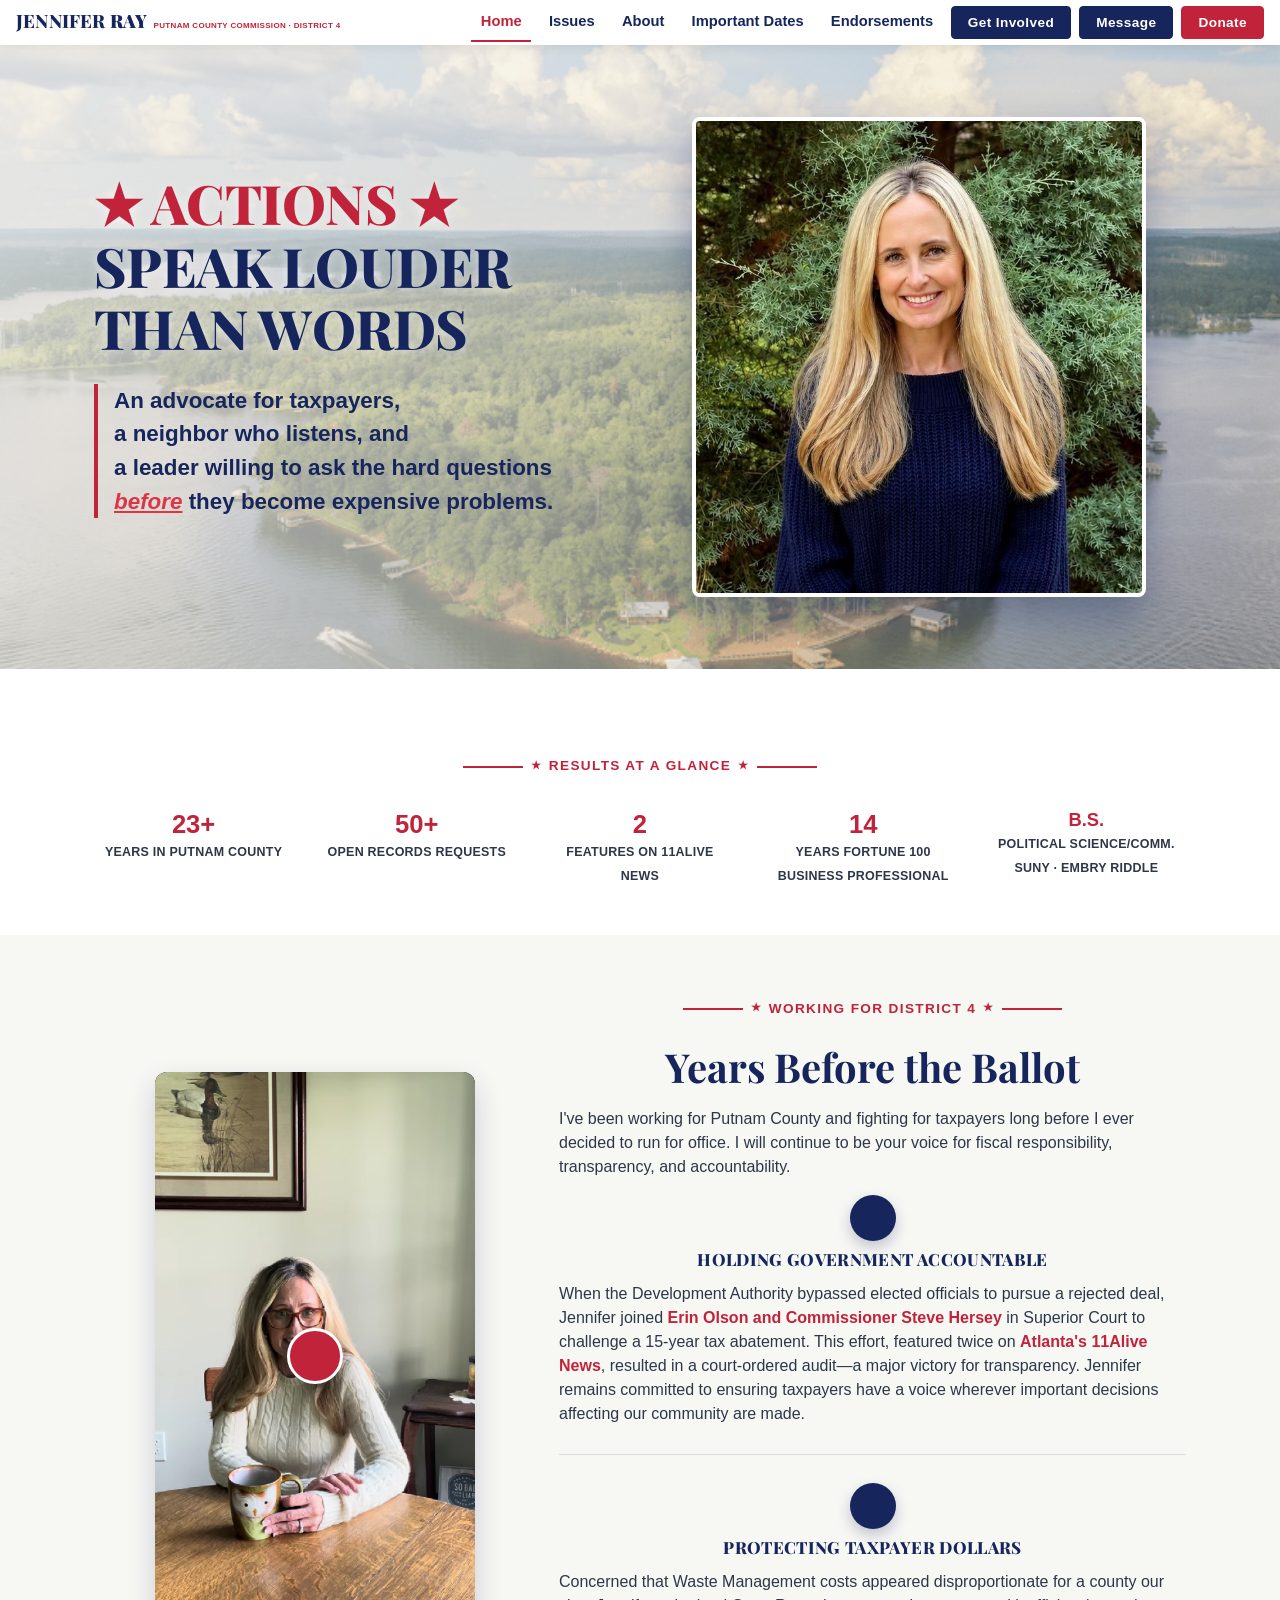
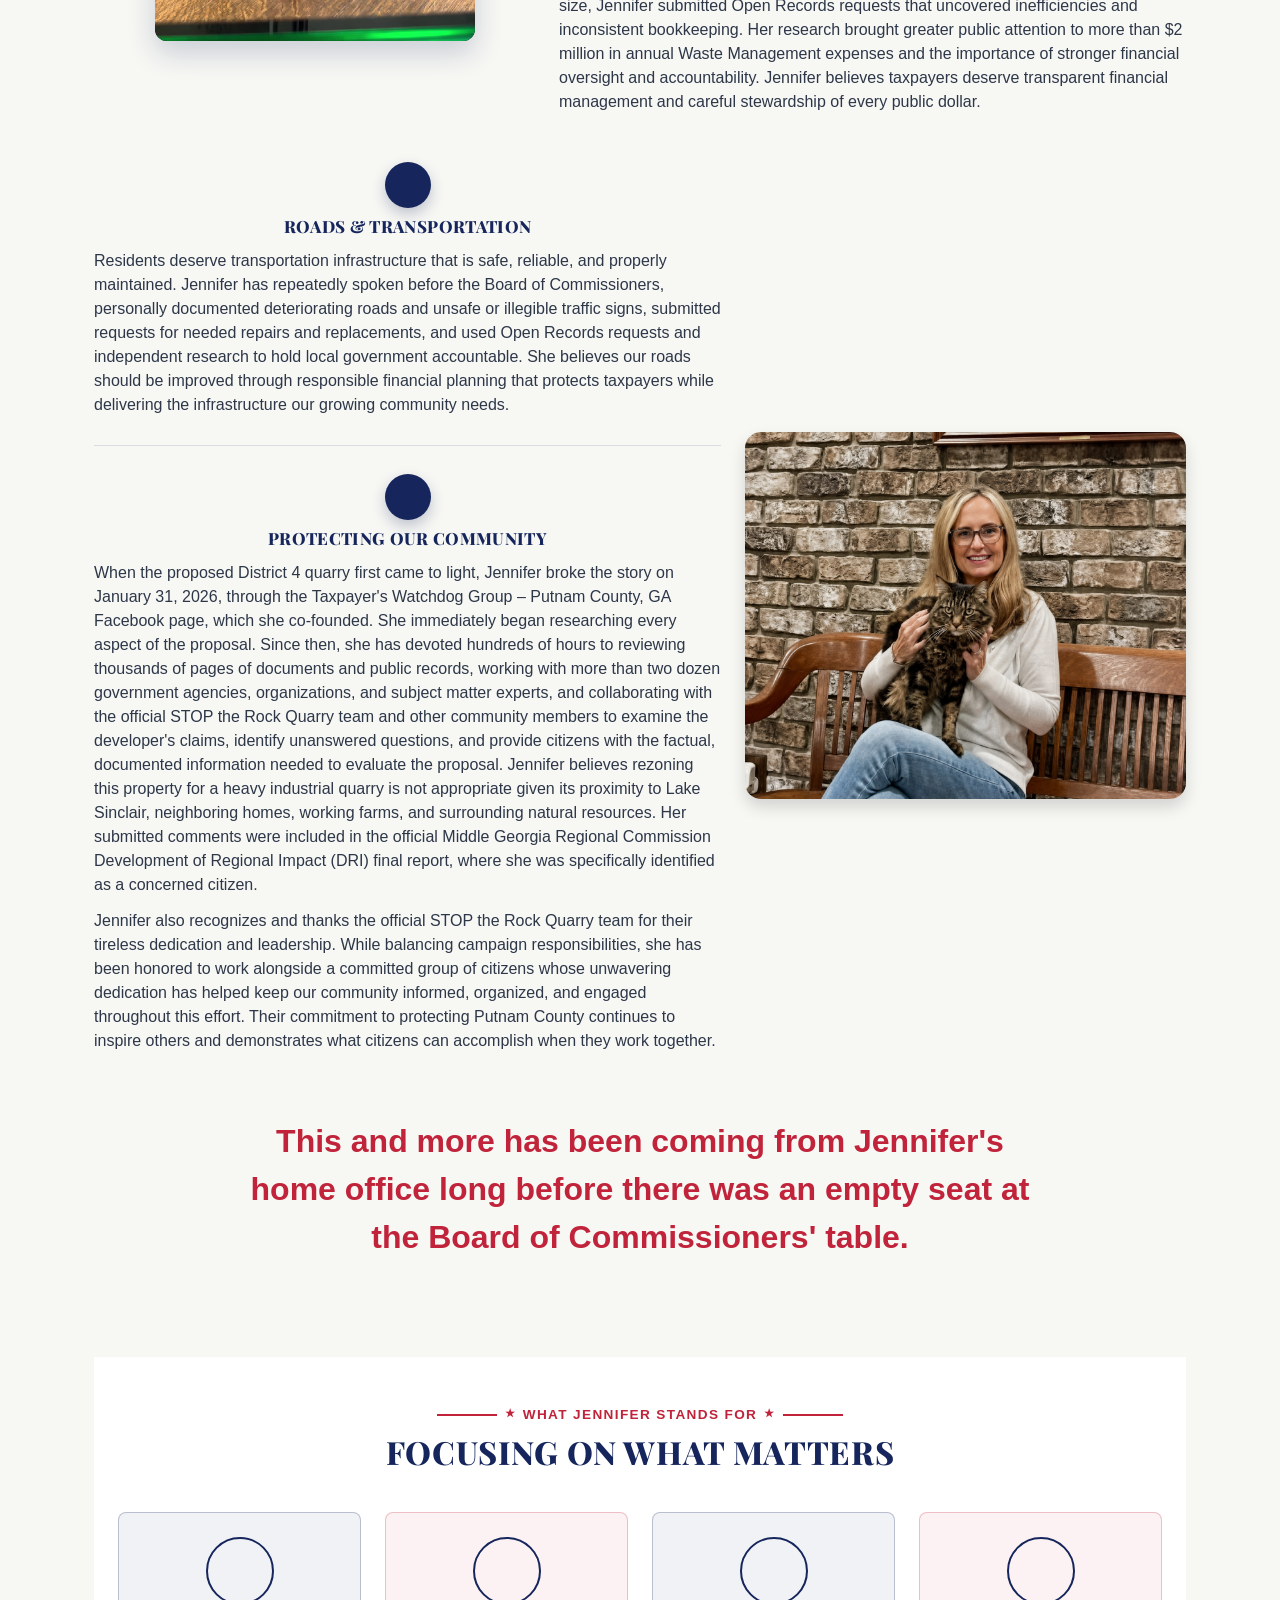
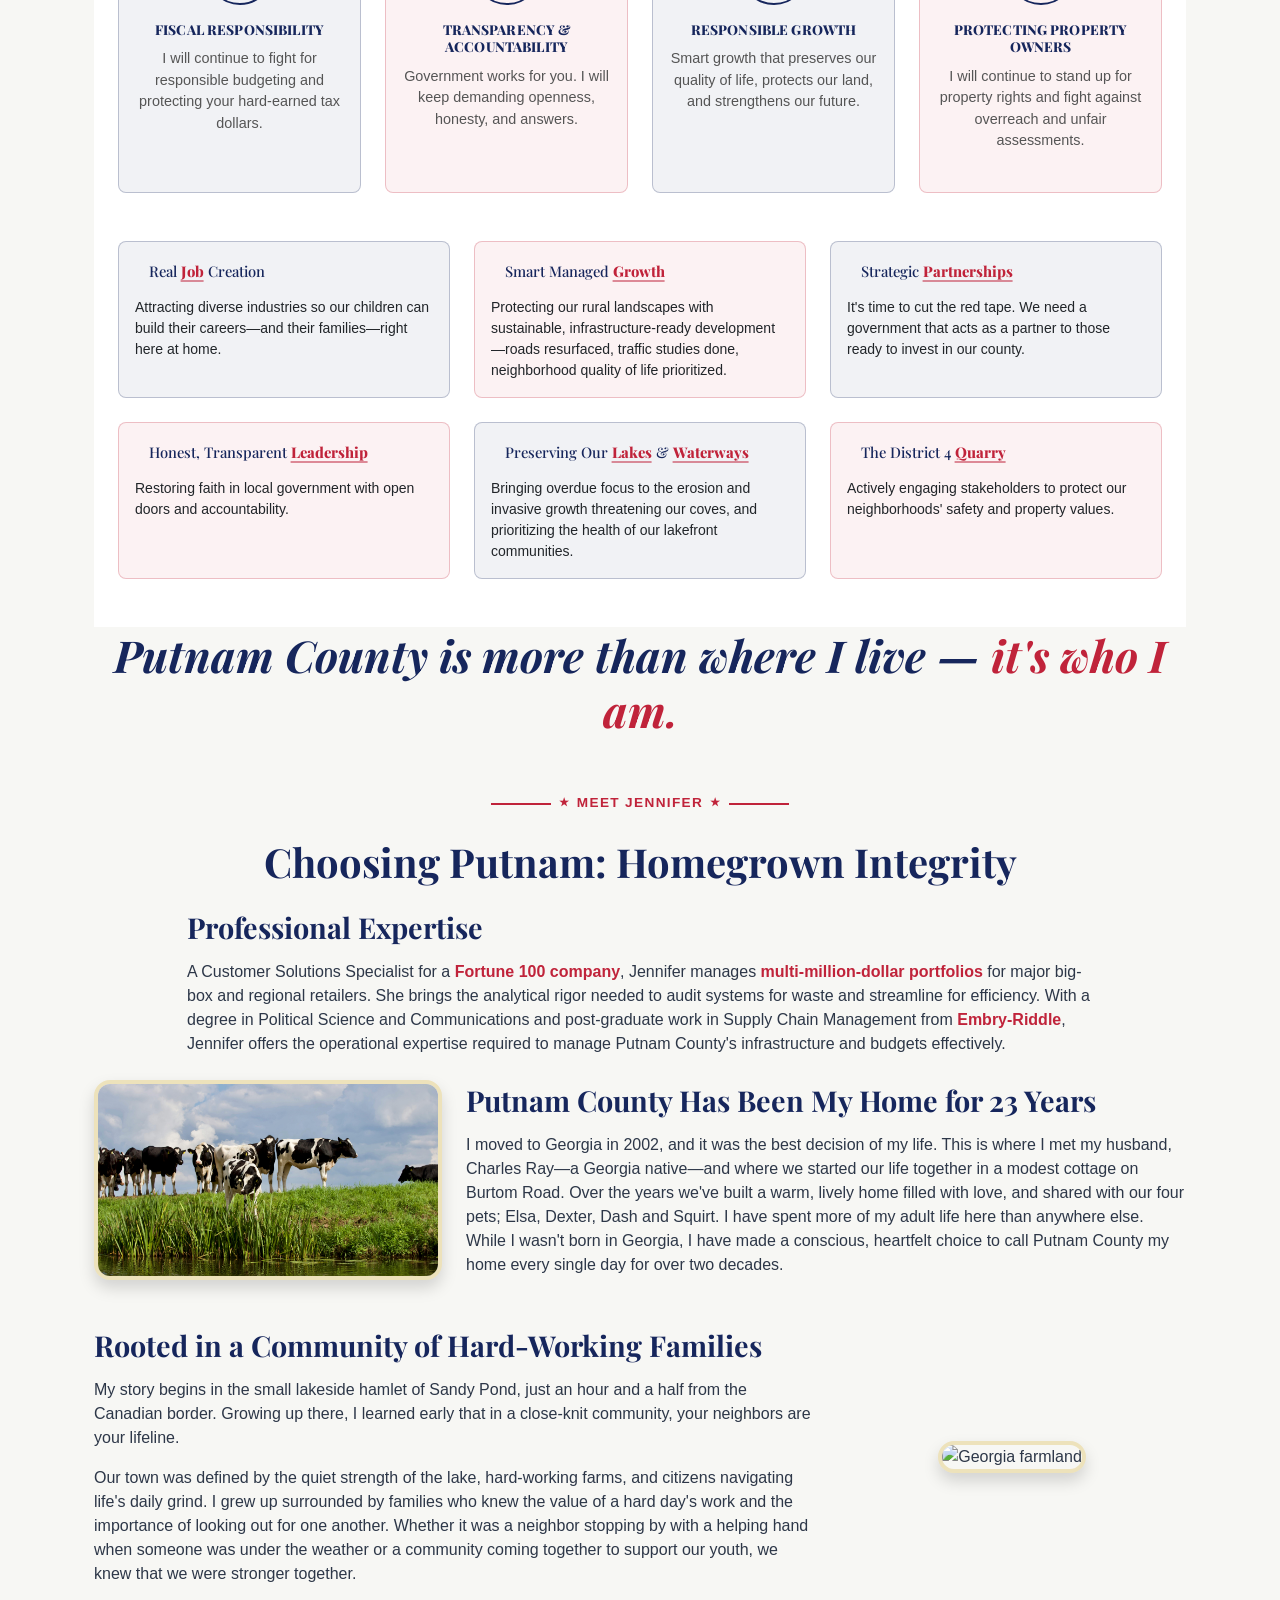
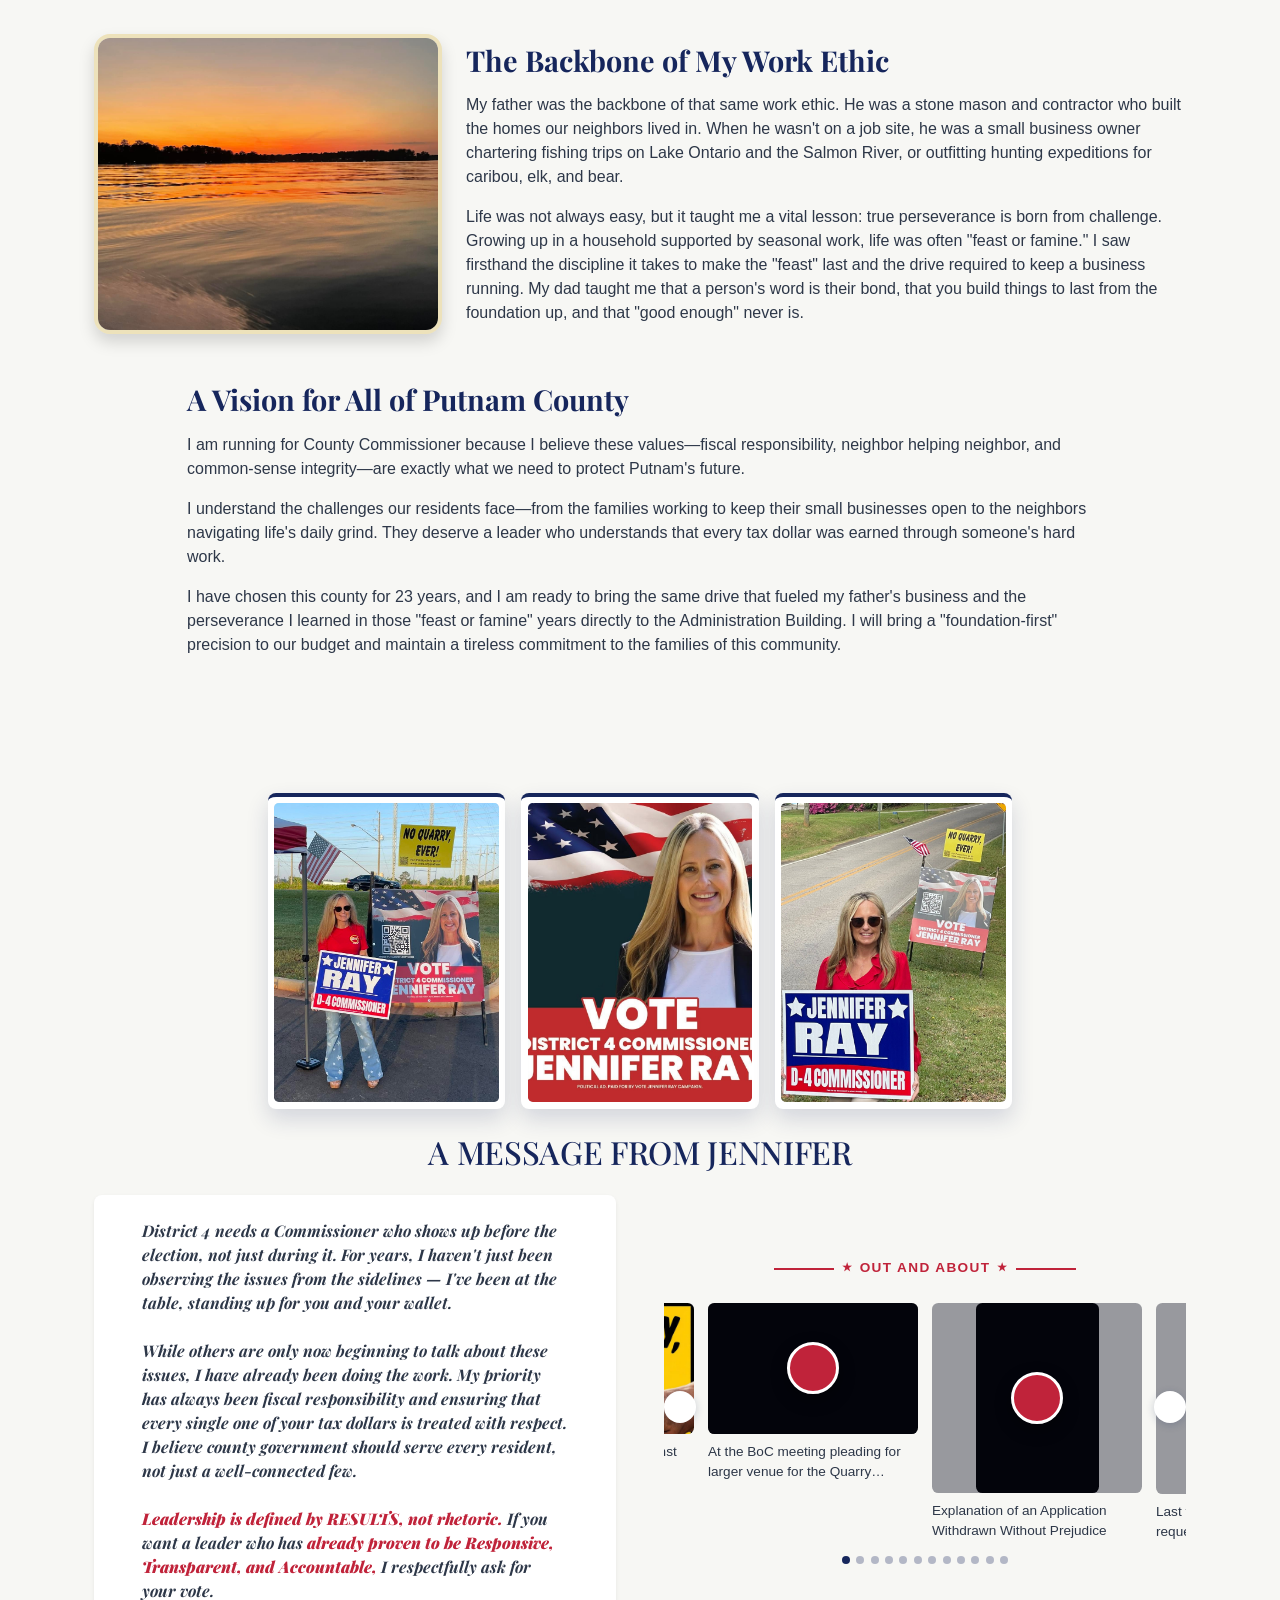
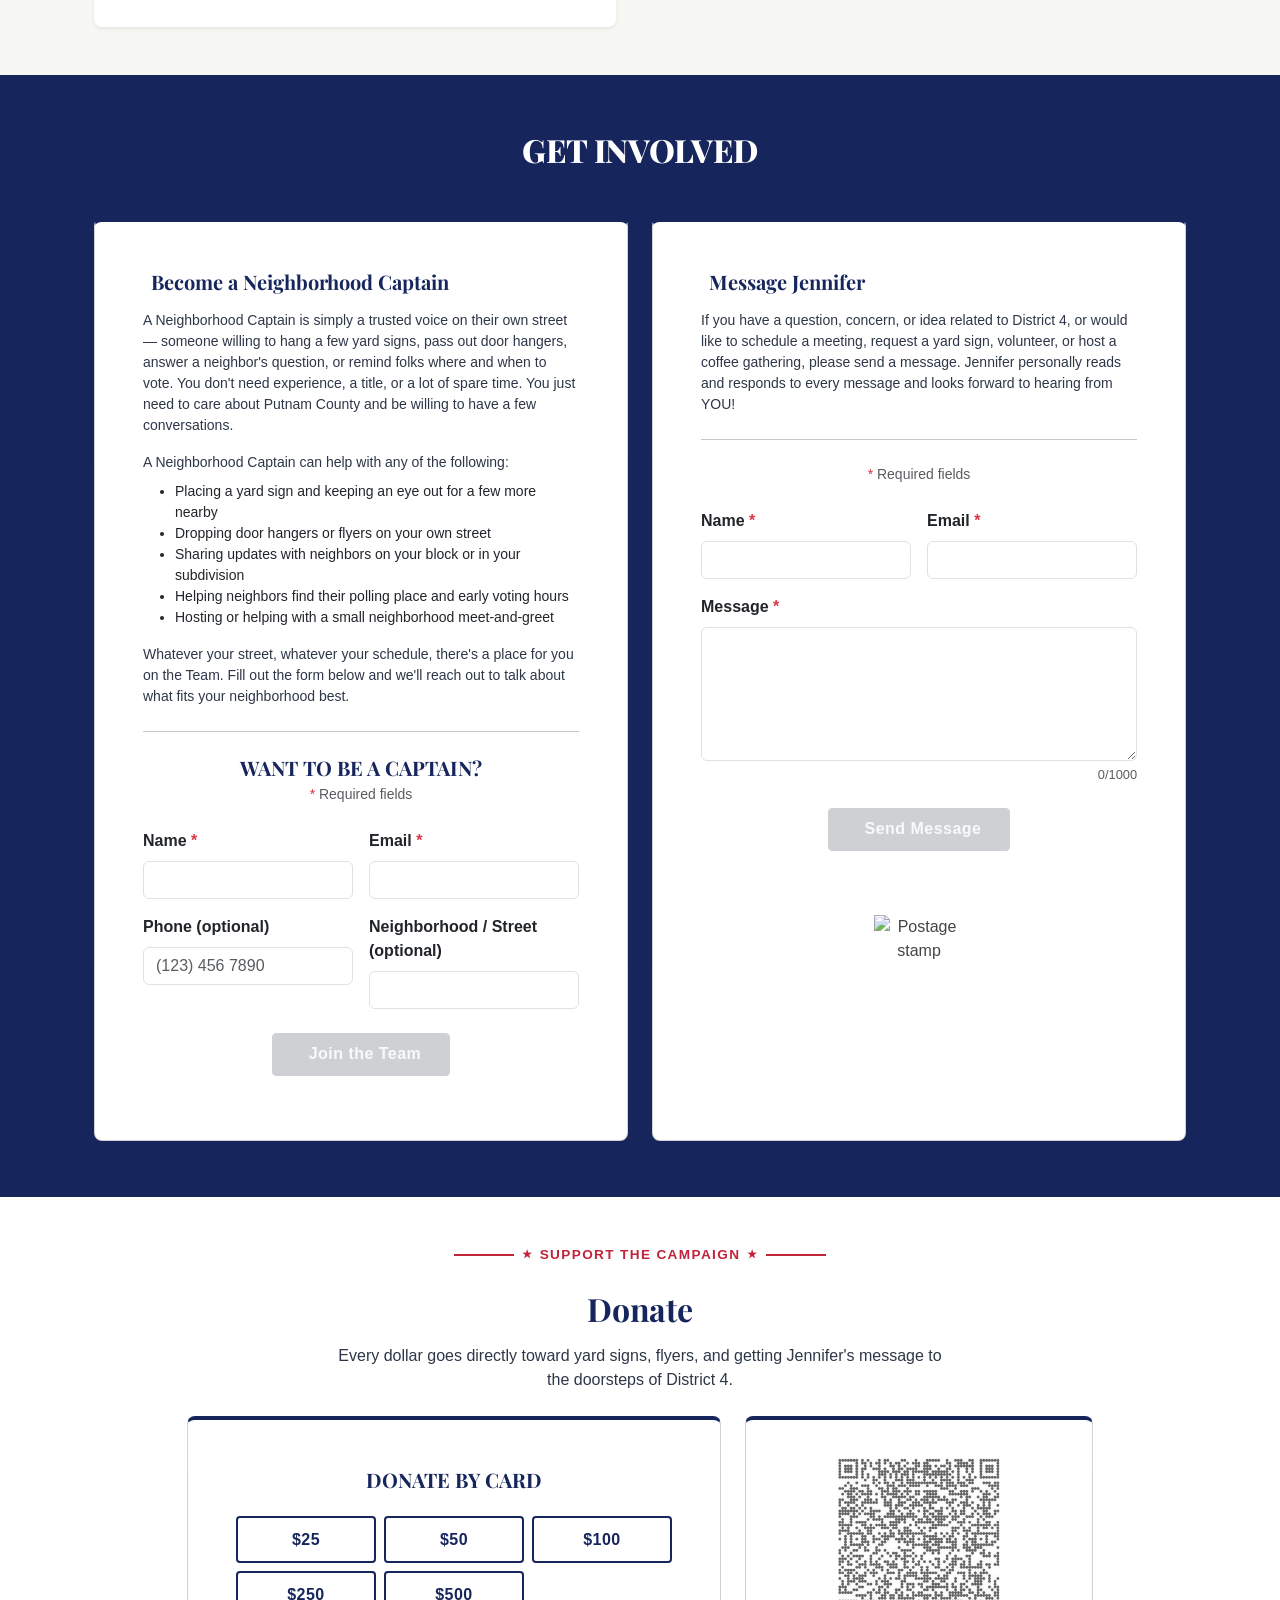
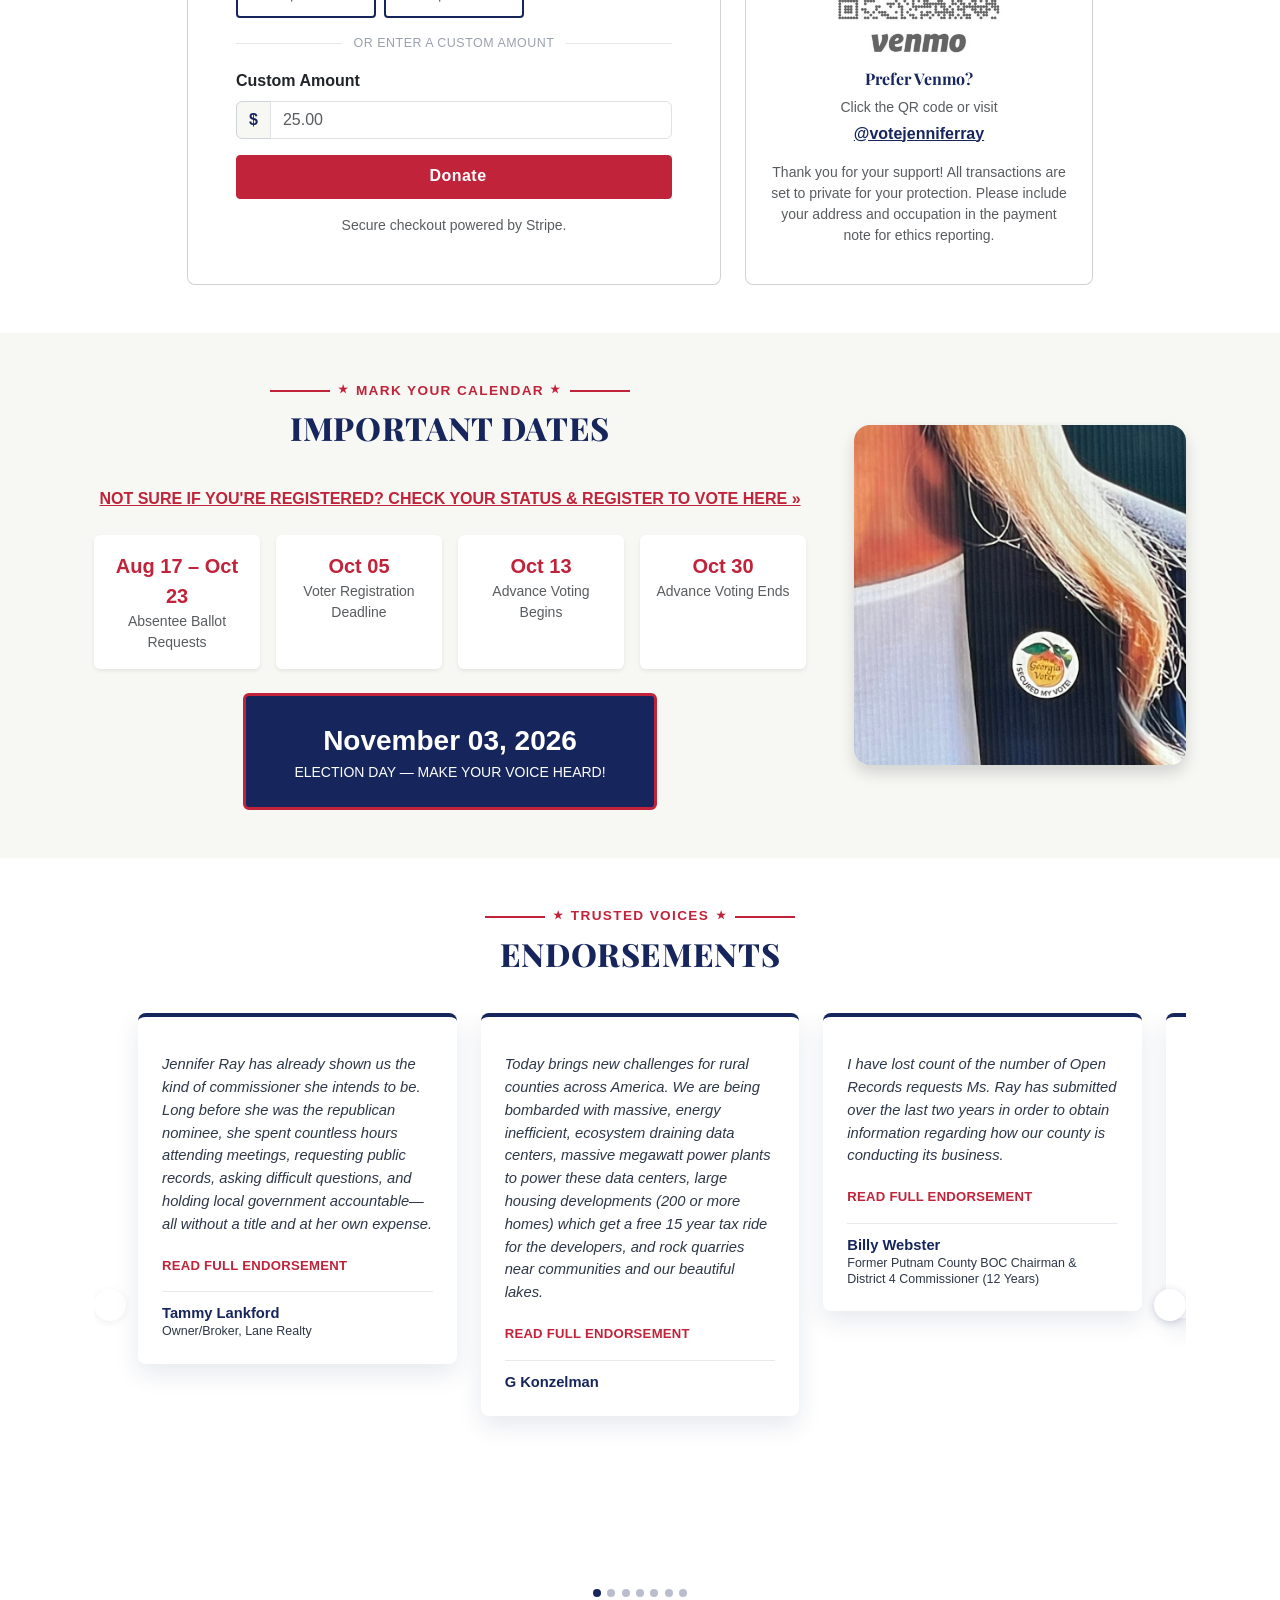
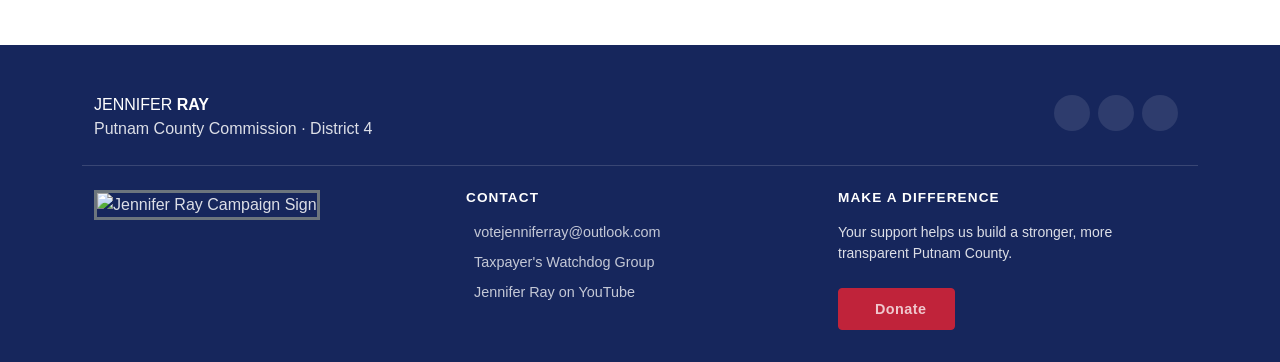
==== commit 8833a4a9: "added endorsement link" ====
--- a/index.html
+++ b/index.html
@@ -72,6 +72,7 @@
 						<li class="nav-item"><a class="nav-link" href="#issues">Issues</a></li>
 						<li class="nav-item"><a class="nav-link" href="#meet-jennifer">About</a></li>
 						<li class="nav-item"><a class="nav-link" href="#dates">Important Dates</a></li>
+						<li class="nav-item"><a class="nav-link" href="#endorsements">Endorsements</a></li>
 						<li class="nav-item nav-cta"><a class="btn btn-navy-solid btn-nav" href="#get-involved">Get Involved</a></li>
 						<li class="nav-item nav-cta"><a class="btn btn-navy-solid btn-nav" href="#message">Message</a></li>
 						<li class="nav-item nav-cta"><a class="btn btn-red btn-nav" href="#donate">Donate</a></li>
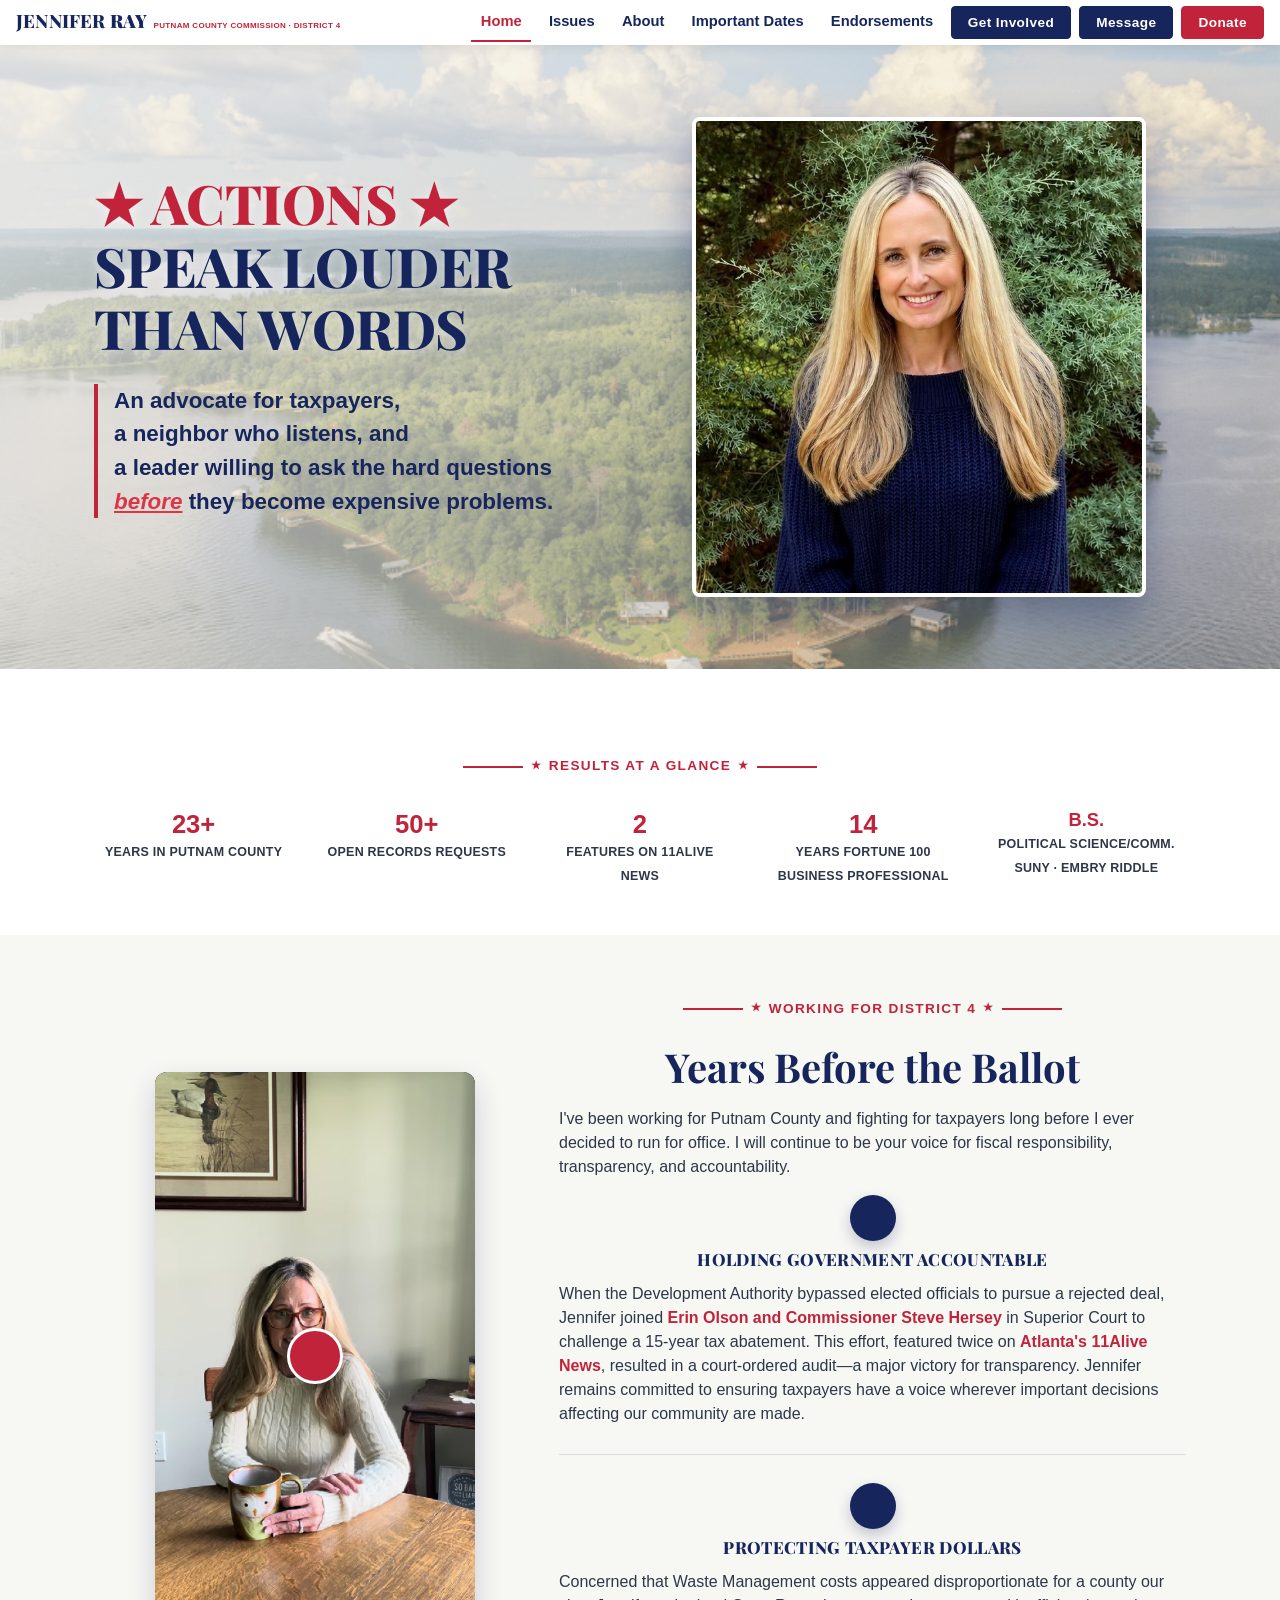
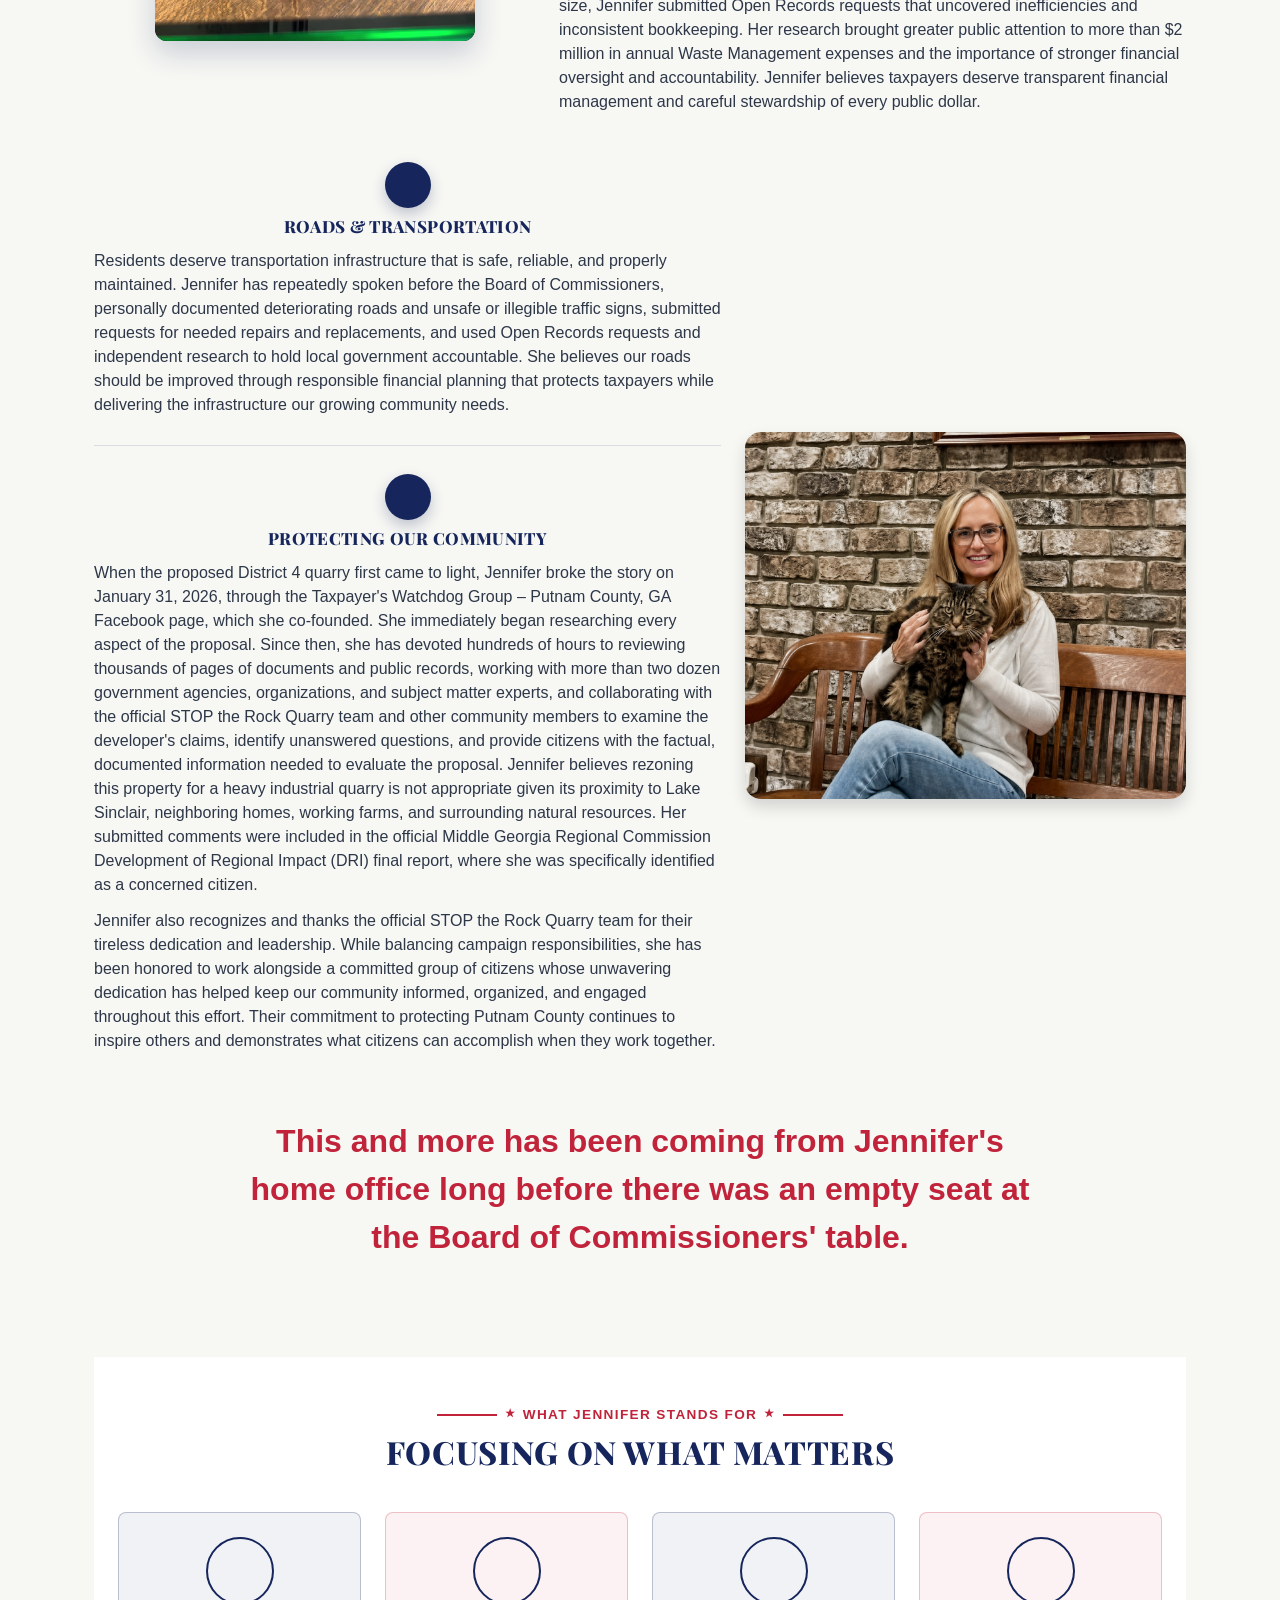
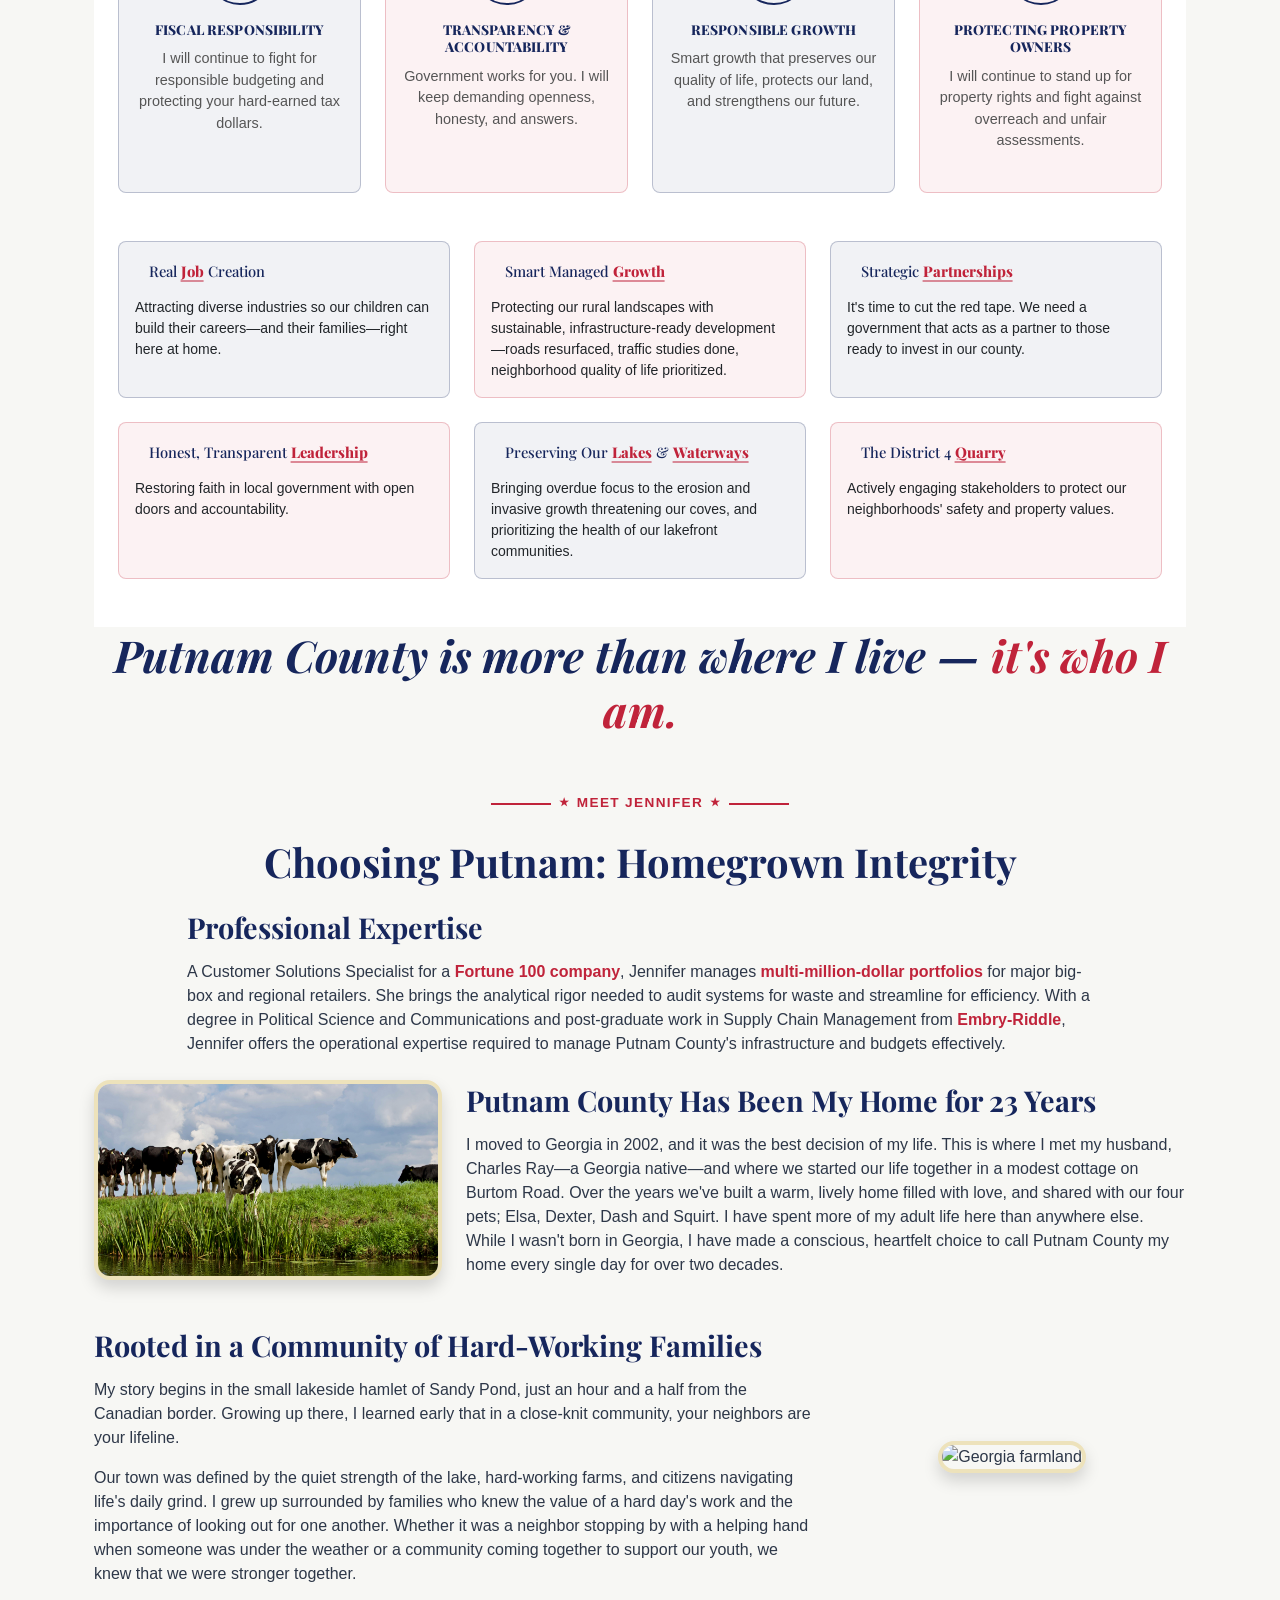
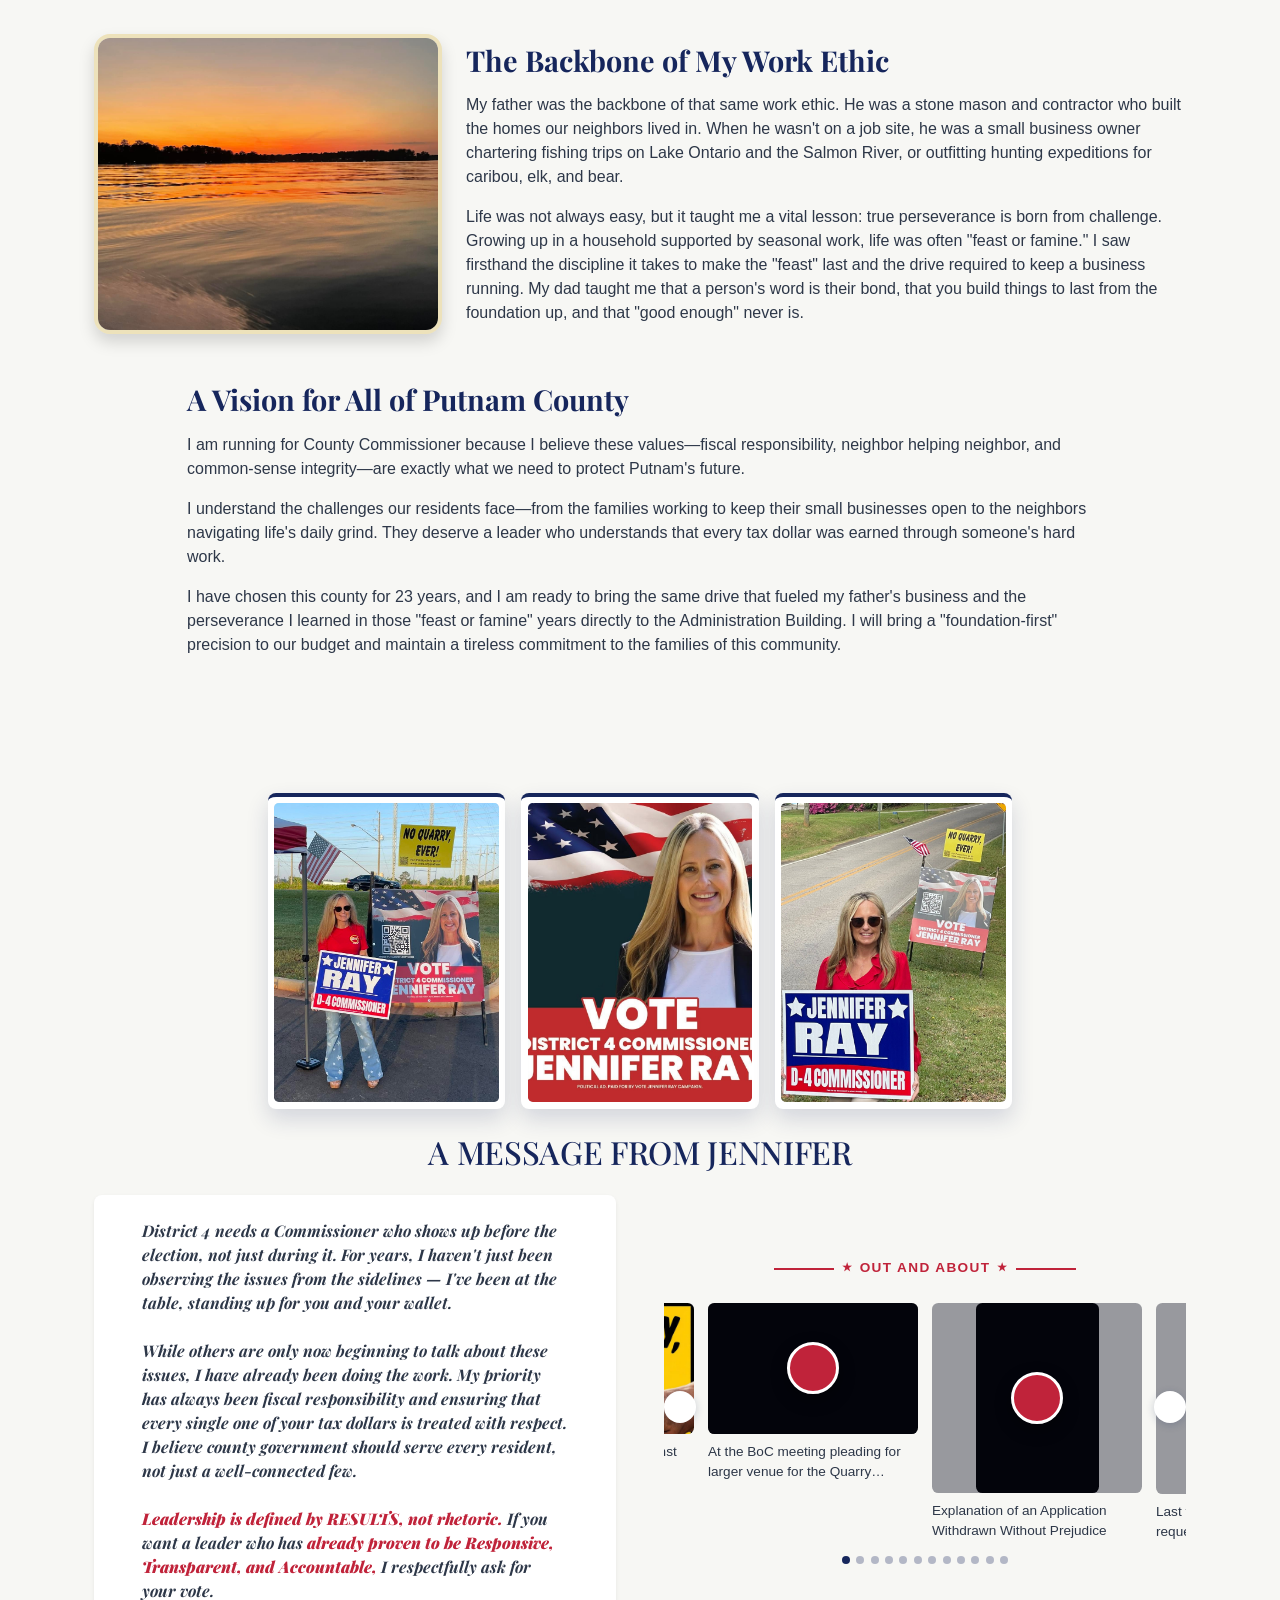
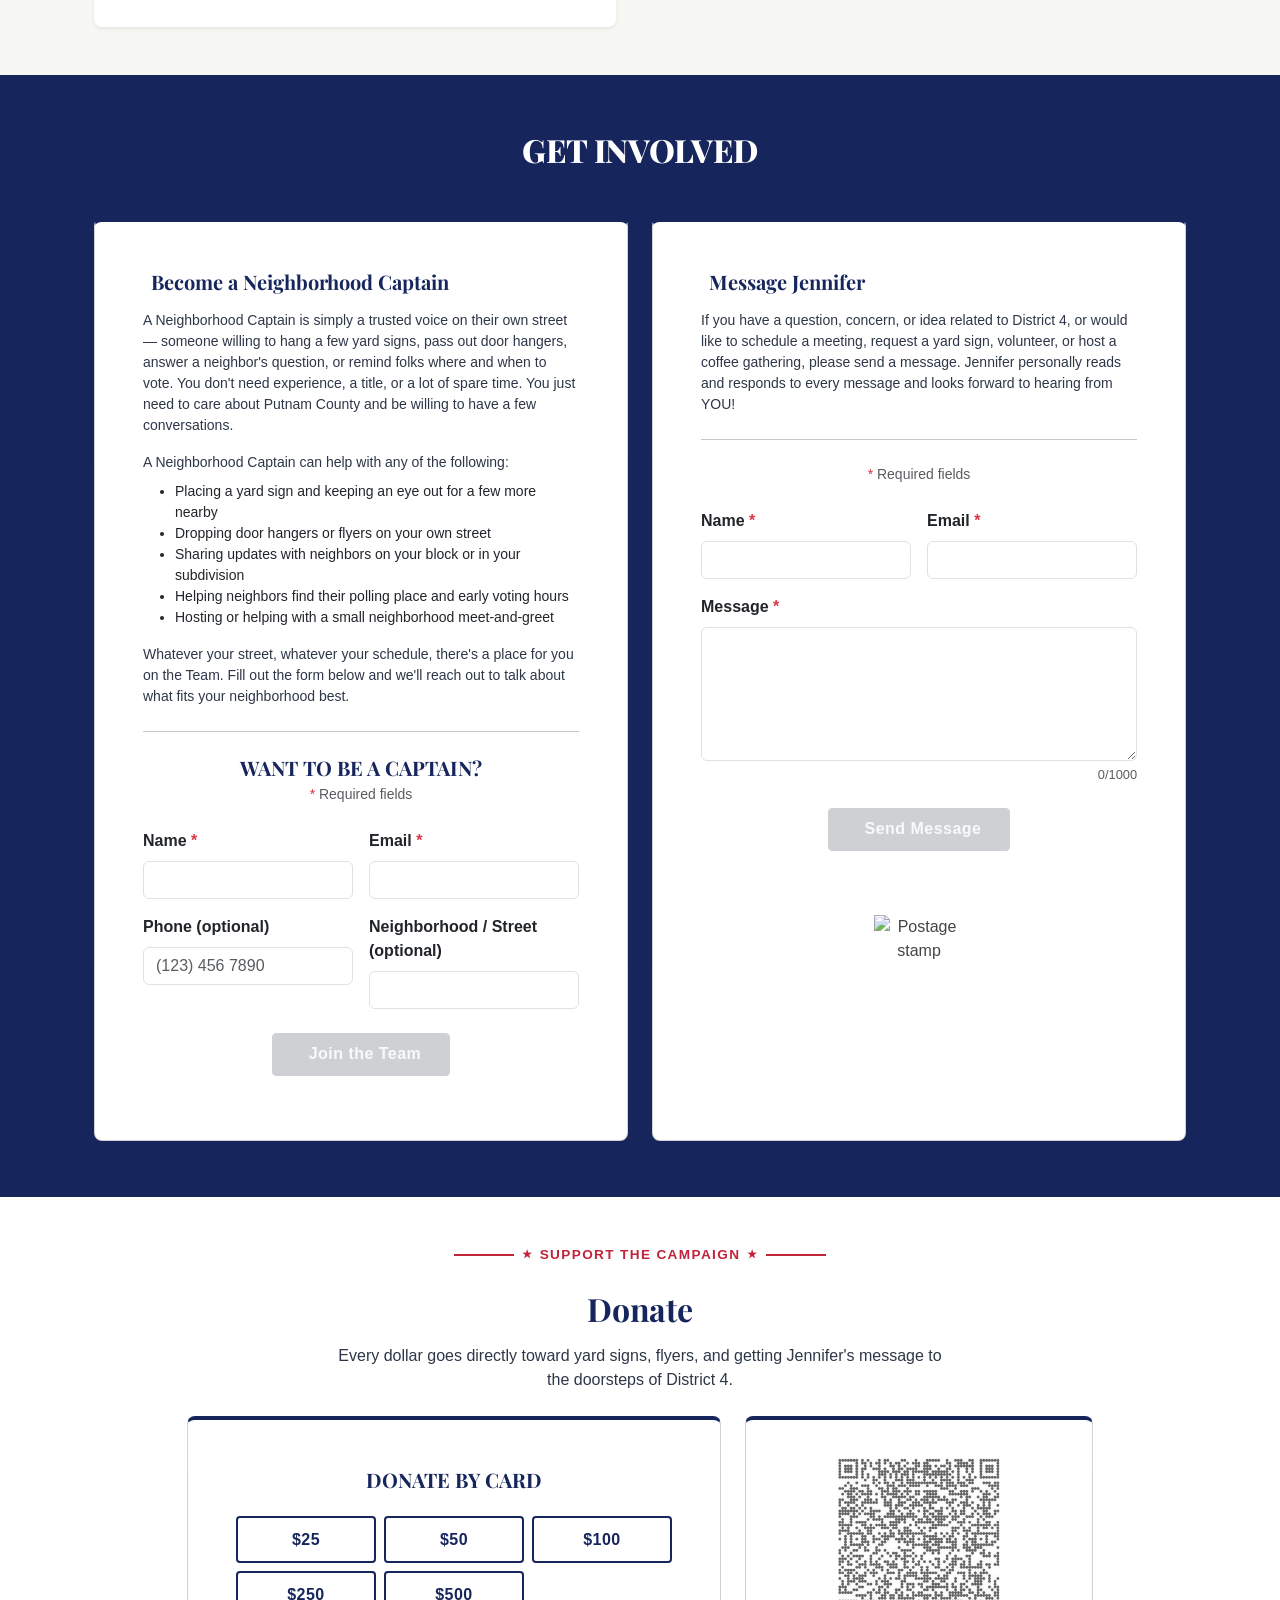
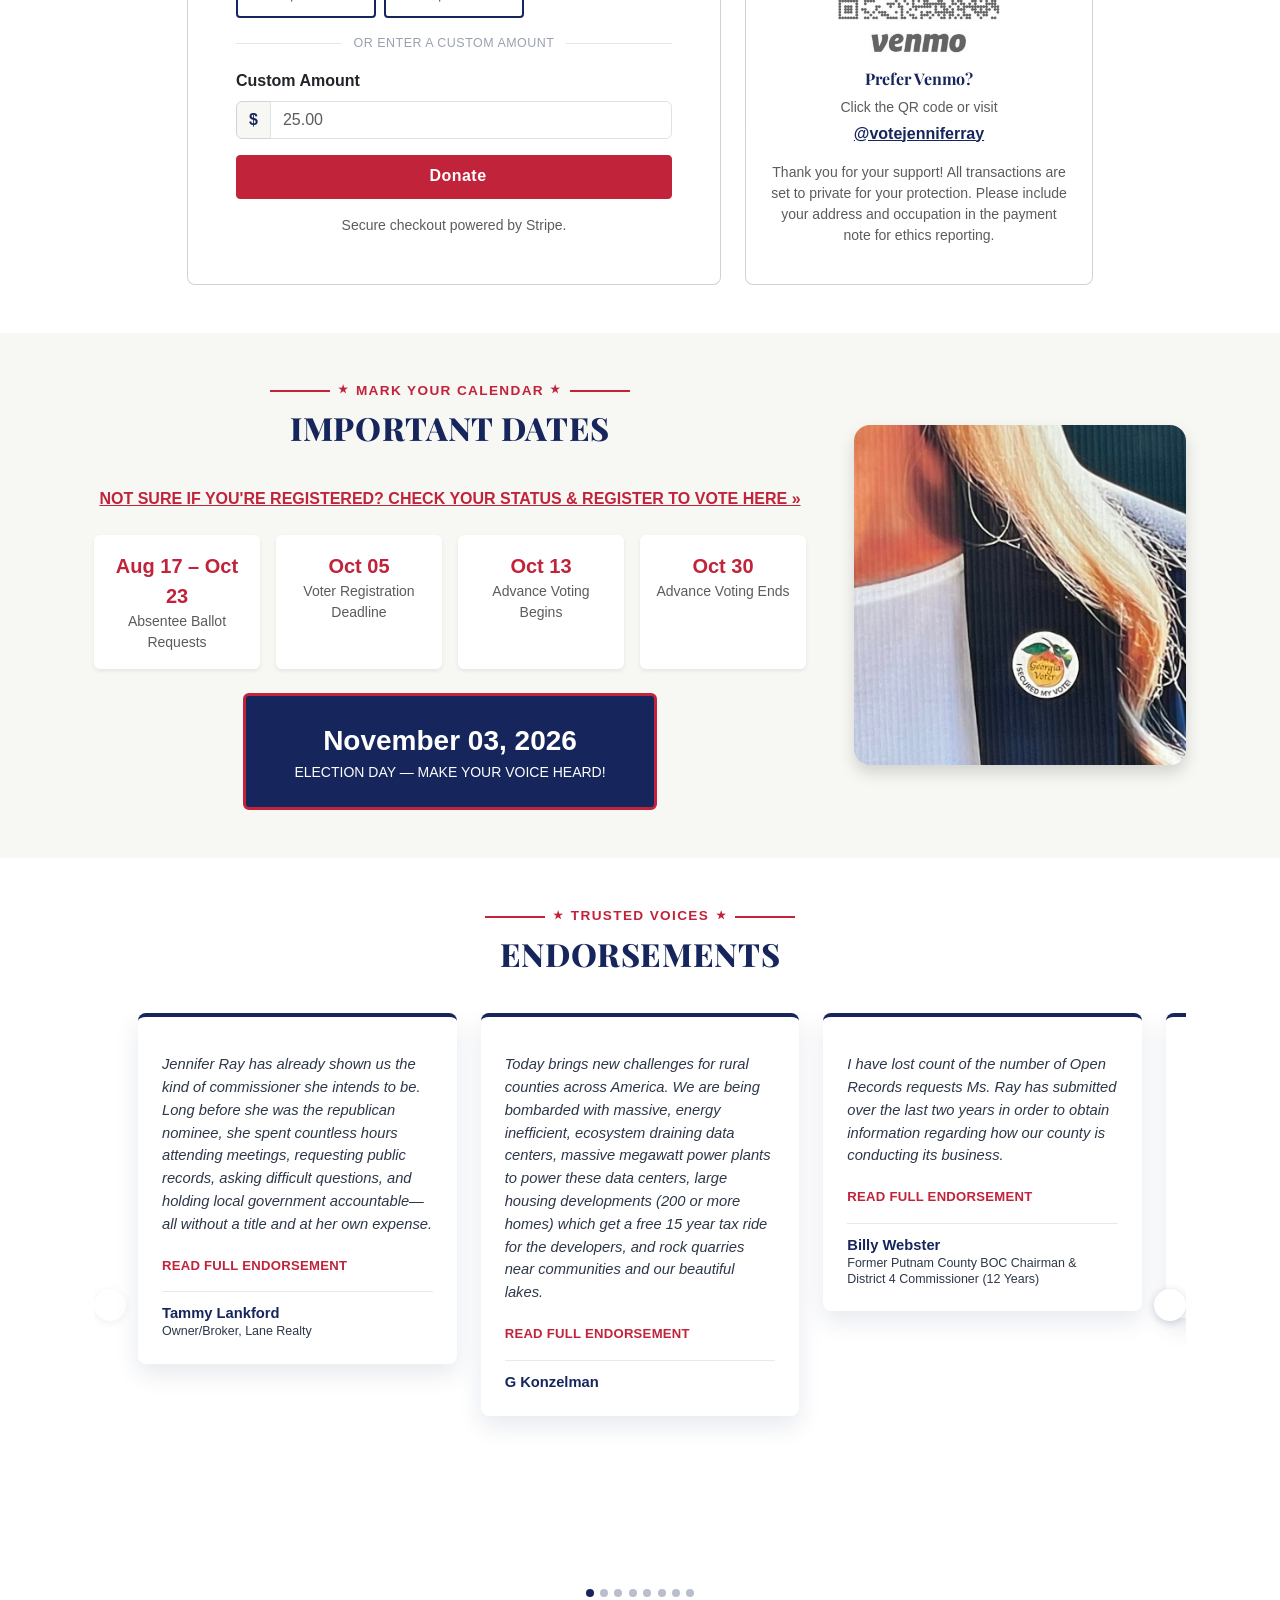
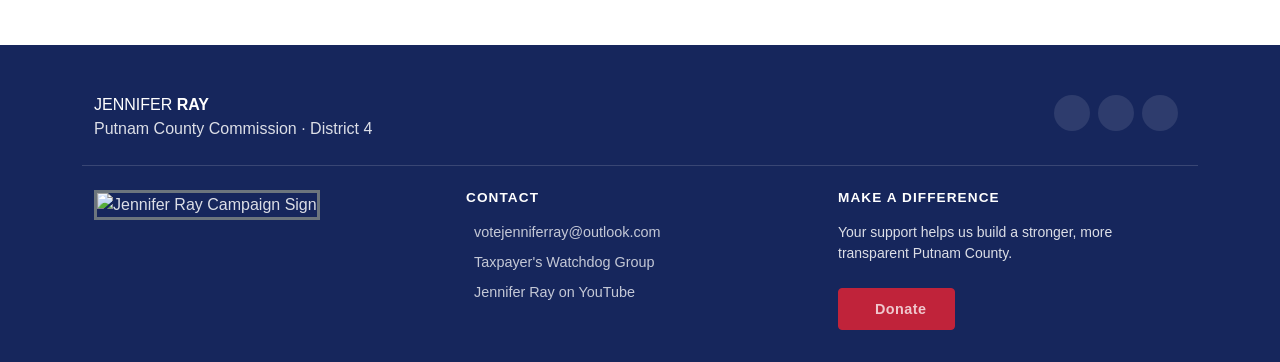
==== commit b0665ab0: "another endorsement" ====
--- a/index.html
+++ b/index.html
@@ -1700,6 +1700,40 @@
 								</div>
 							</div>
 						</div>
+
+						<div class="endorsement-item">
+							<div class="endorsement-card">
+								<i class="fas fa-quote-left endorsement-quote-icon"></i>
+								<p class="mb-3">
+									I endorse Jennifer Ray for District 4 Commissioner. Jennifer cares about the taxpayers of Putnam County.
+									Jennifer has been working diligently, filing Open Records requests to dig into the issues facing the
+									county. Jennifer cares about how our tax dollars are spent.
+								</p>
+								<div class="collapse endorsement-more" id="endorseSoderberg">
+									<p class="mb-3">
+										Jennifer is open to listening to any and all. She cares about what we say and takes your suggestions
+										to see what could be done. Thank you, Jennifer, for caring about the taxpayers of Putnam County.
+									</p>
+									<p class="mb-0">Please support and vote for Jennifer Ray to be our District 4 Commissioner.</p>
+								</div>
+								<button
+									class="endorsement-toggle"
+									type="button"
+									data-bs-toggle="collapse"
+									data-bs-target="#endorseSoderberg"
+									aria-expanded="false"
+									aria-controls="endorseSoderberg"
+								>
+									<span class="show-more-label">Read Full Endorsement</span>
+									<span class="show-less-label">Show Less</span>
+									<i class="fas fa-chevron-down"></i>
+								</button>
+								<div class="endorsement-author">
+									<strong>Dean Soderberg</strong>
+									<span>SMSgt, USAF (Ret)</span>
+								</div>
+							</div>
+						</div>
 					</div>
 					<button class="out-about-control endorsement-control-prev" type="button" id="endorsementPrev" aria-label="Previous">
 						<i class="fas fa-chevron-left"></i>
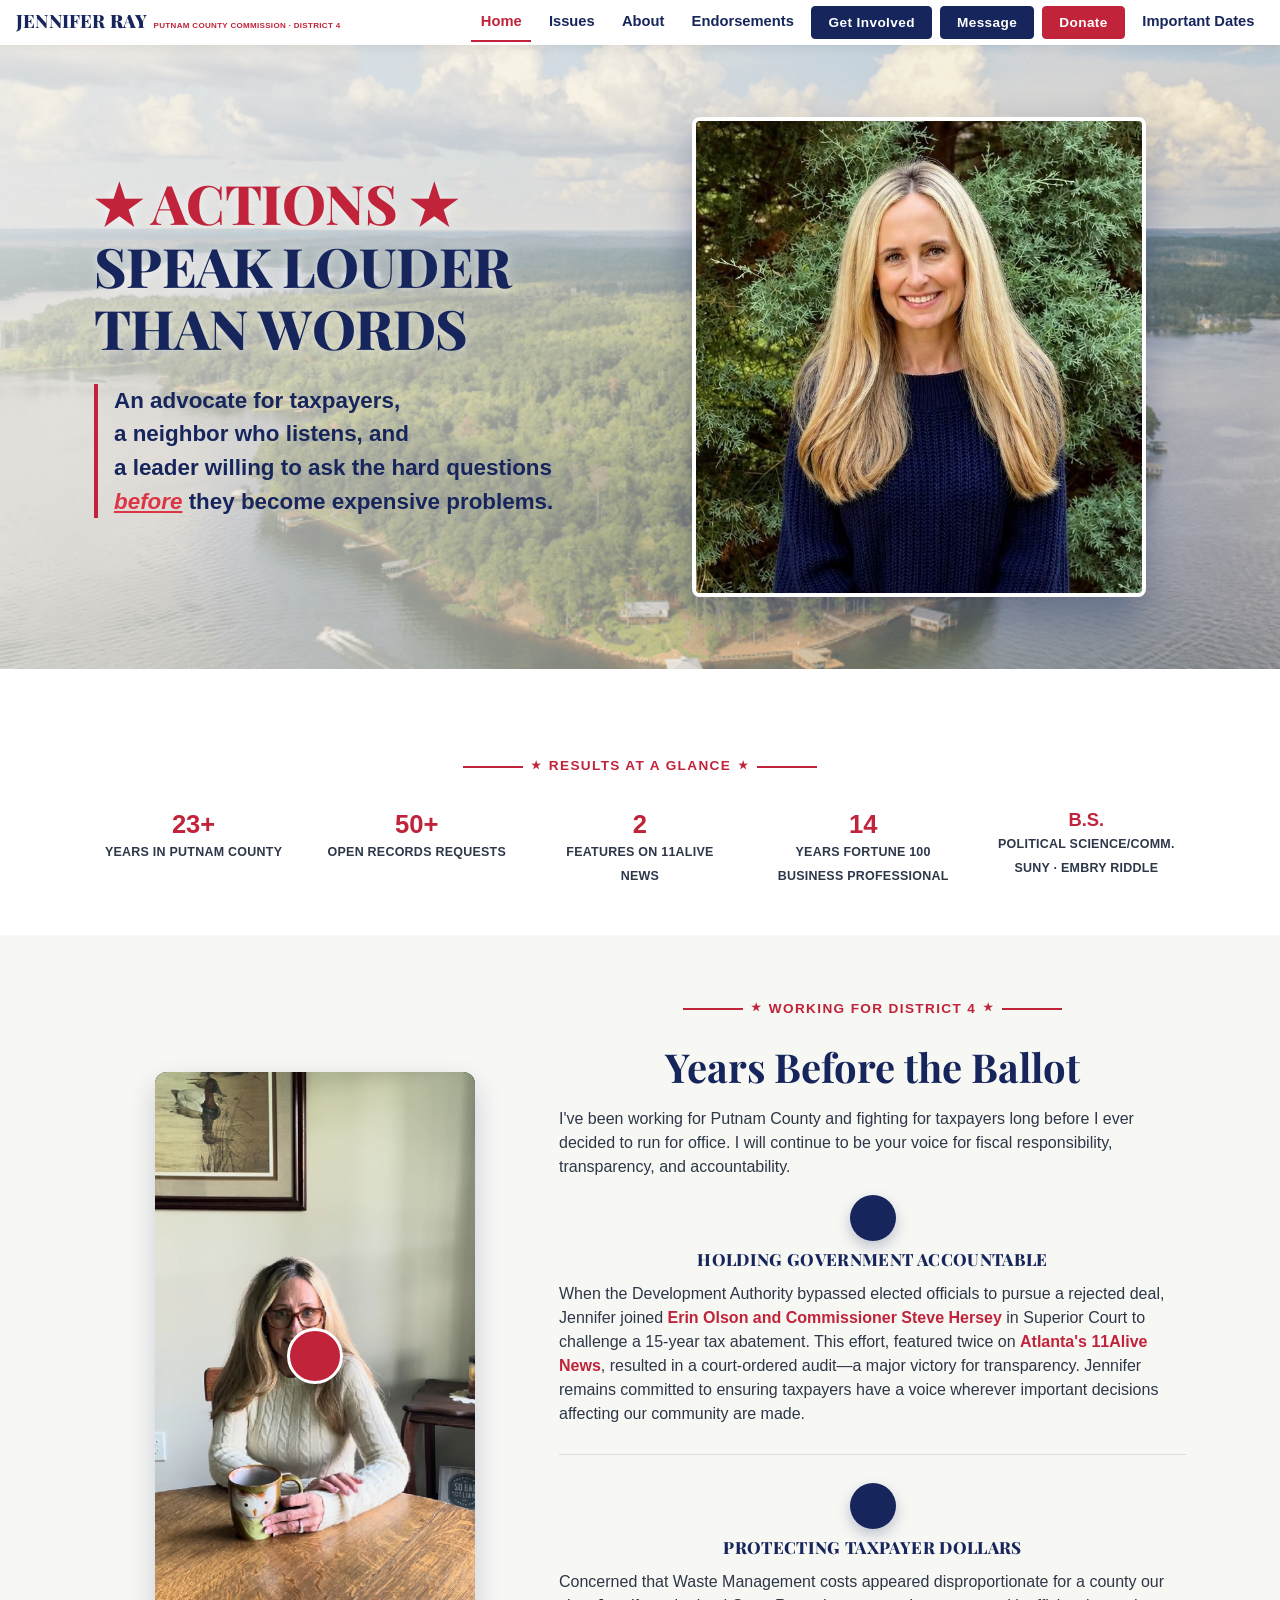
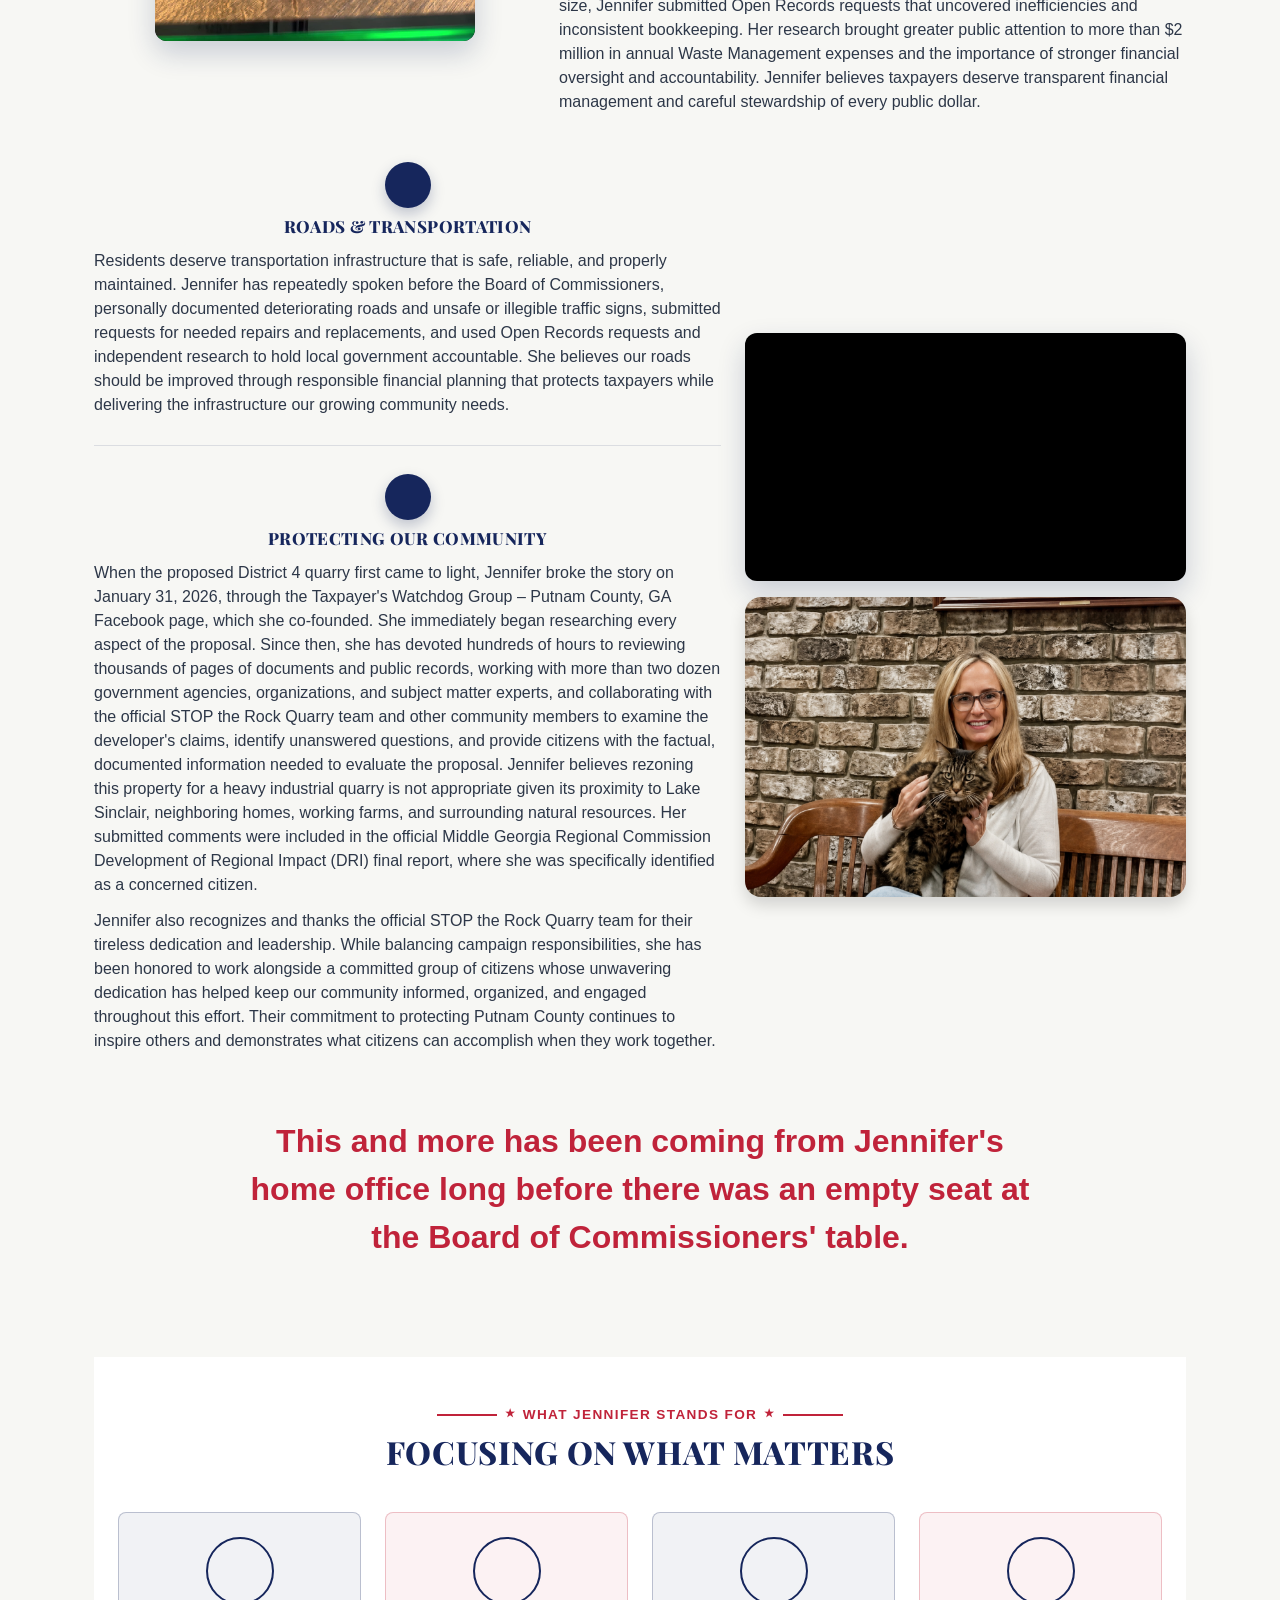
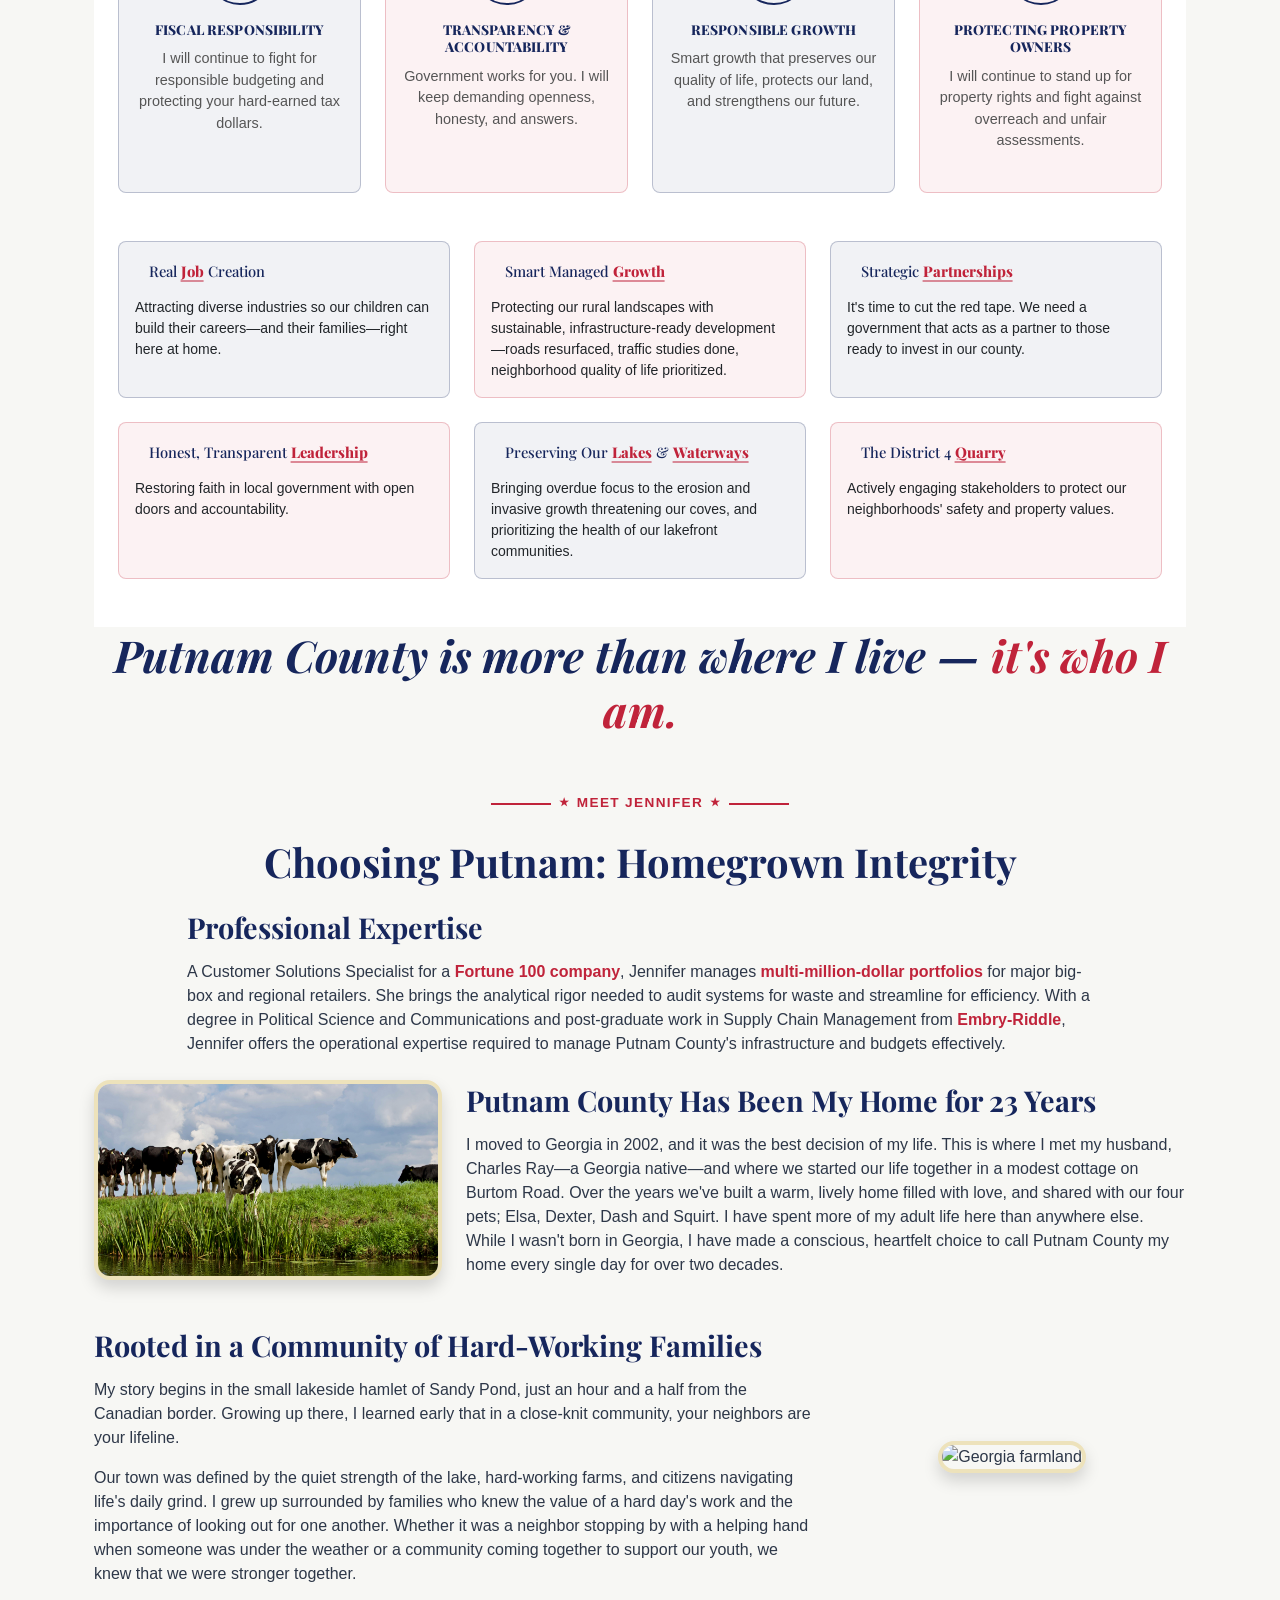
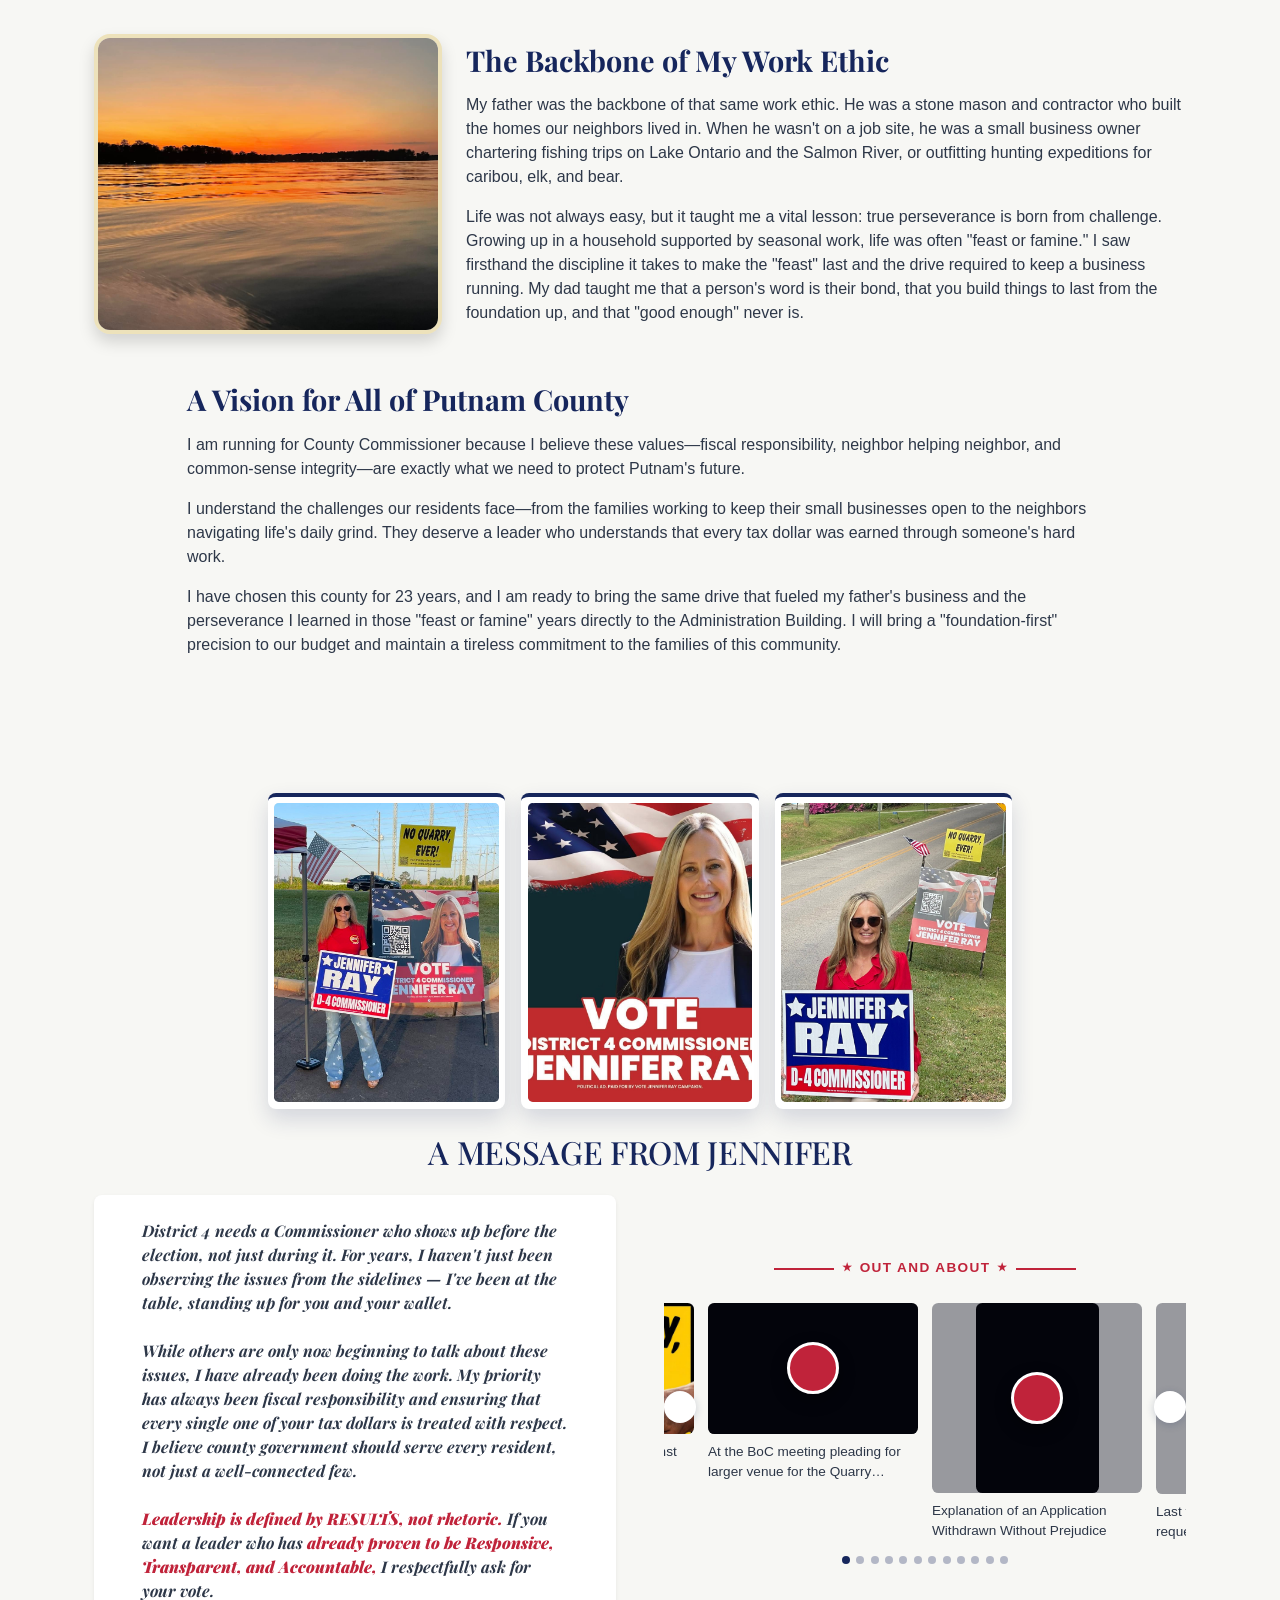
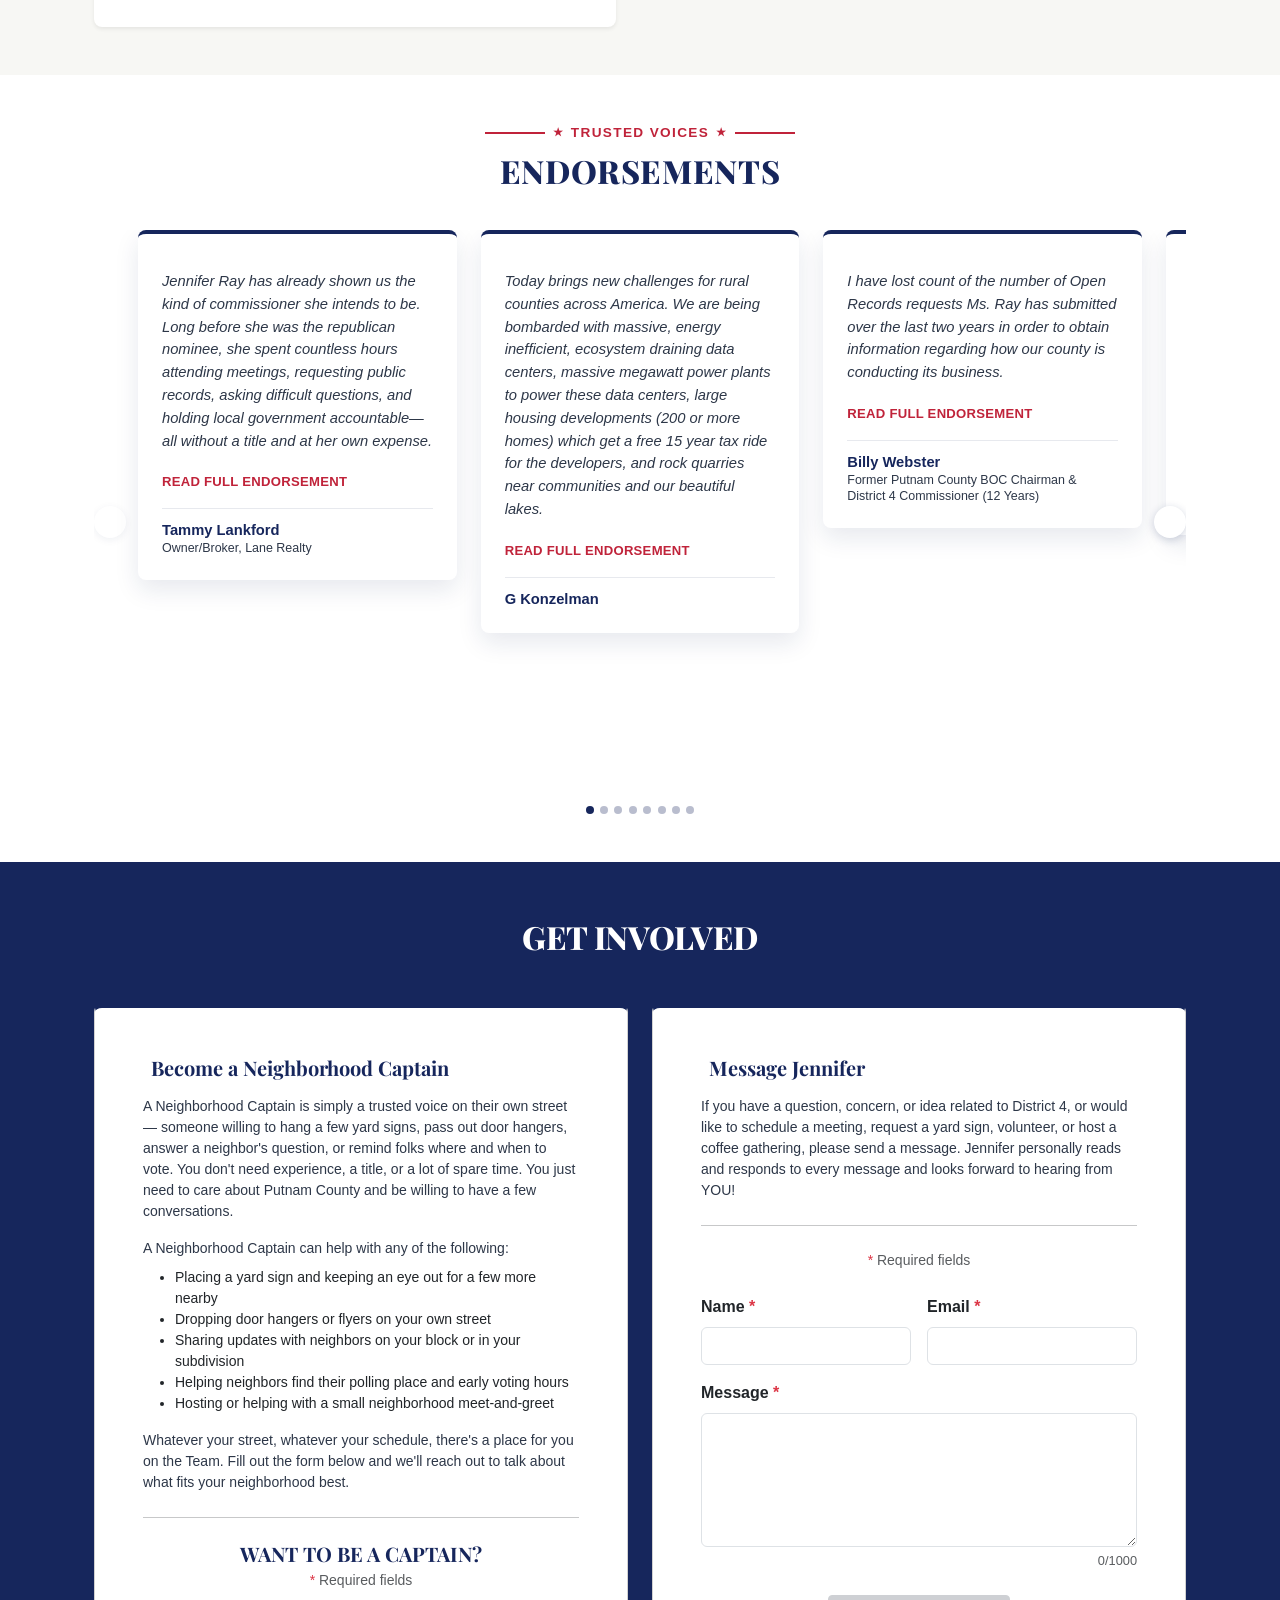
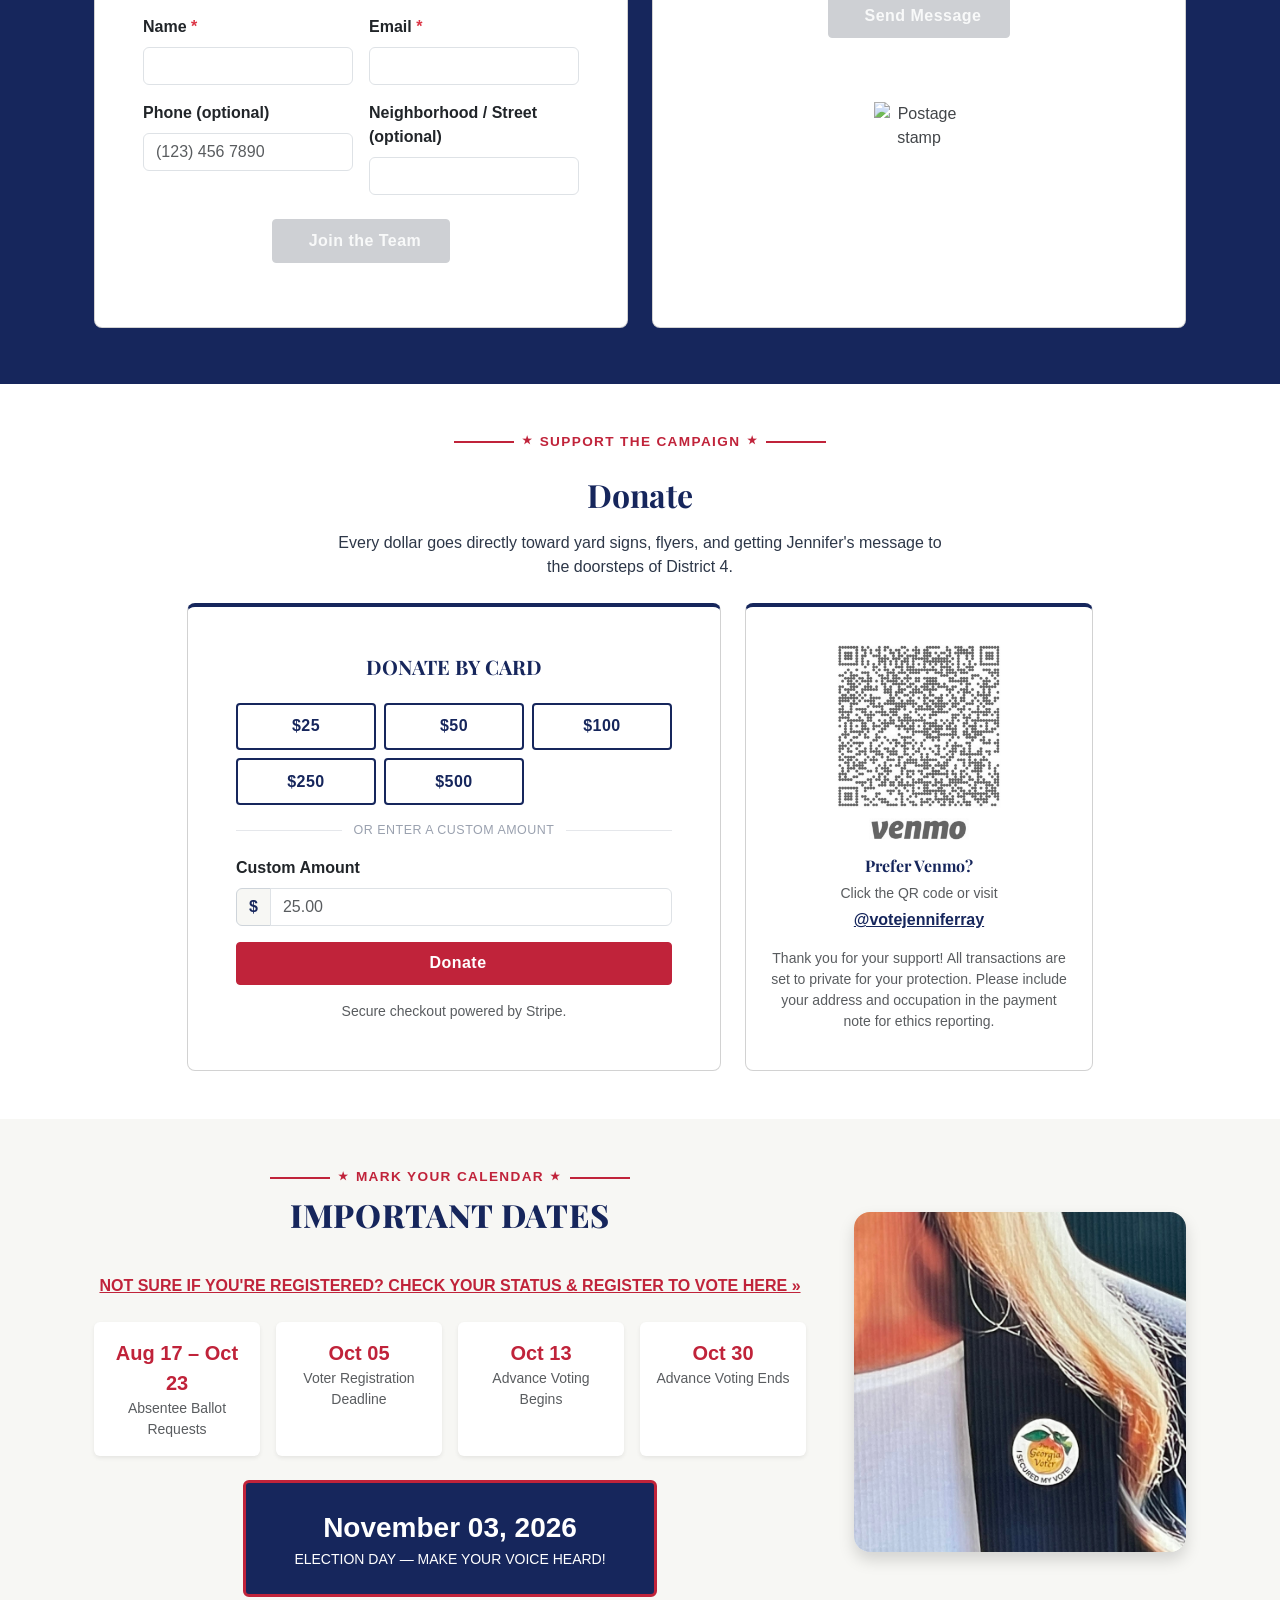
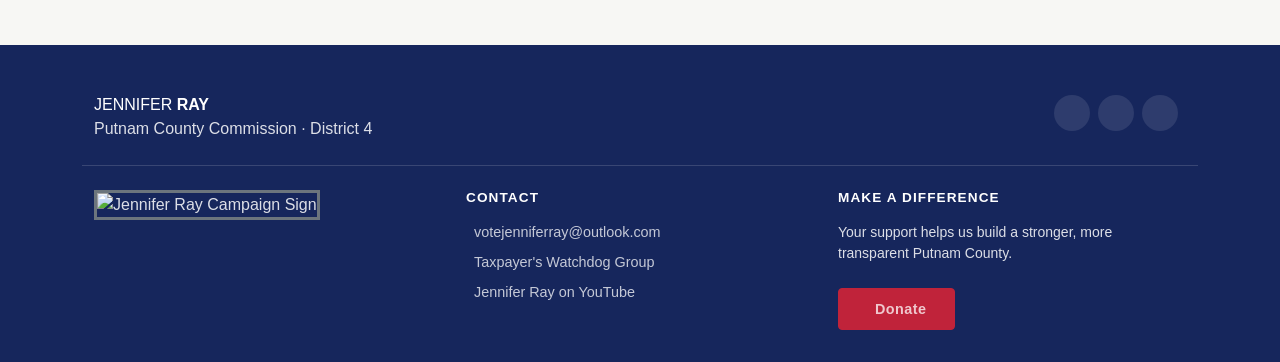
==== commit 7f3633ea: "wmaz video and moved endorsements" ====
--- a/index.html
+++ b/index.html
@@ -71,11 +71,11 @@
 						<li class="nav-item"><a class="nav-link active" href="#home">Home</a></li>
 						<li class="nav-item"><a class="nav-link" href="#issues">Issues</a></li>
 						<li class="nav-item"><a class="nav-link" href="#meet-jennifer">About</a></li>
-						<li class="nav-item"><a class="nav-link" href="#dates">Important Dates</a></li>
 						<li class="nav-item"><a class="nav-link" href="#endorsements">Endorsements</a></li>
 						<li class="nav-item nav-cta"><a class="btn btn-navy-solid btn-nav" href="#get-involved">Get Involved</a></li>
 						<li class="nav-item nav-cta"><a class="btn btn-navy-solid btn-nav" href="#message">Message</a></li>
 						<li class="nav-item nav-cta"><a class="btn btn-red btn-nav" href="#donate">Donate</a></li>
+						<li class="nav-item"><a class="nav-link" href="#dates">Important Dates</a></li>
 					</ul>
 				</div>
 			</div>
@@ -268,10 +268,19 @@
 						</div>
 					</div>
 					<div class="col-lg-5 order-1 order-lg-2 text-center">
+						<div class="quarry-video-embed mx-auto mb-3">
+							<iframe
+								src="https://www.youtube.com/embed/CKY1-Sf3m3c"
+								title="Jennifer Ray"
+								loading="lazy"
+								allow="accelerometer; autoplay; clipboard-write; encrypted-media; gyroscope; picture-in-picture; web-share"
+								allowfullscreen
+							></iframe>
+						</div>
 						<img
 							src="images/squirtr.png"
 							alt="Jennifer Ray with her cat Squirt"
-							class="img-fluid rounded-4 shadow ballot-side-photo"
+							class="img-fluid rounded-4 shadow ballot-side-photo ballot-side-photo--sm"
 						/>
 					</div>
 				</div>
@@ -777,6 +786,447 @@
 							<div class="out-about-dots" id="outAboutDots"></div>
 						</div>
 					</div>
+				</div>
+			</div>
+		</section>
+
+		<section class="py-5 bg-white" id="endorsements">
+			<div class="container px-4">
+				<div class="section-heading">
+					<div class="eyebrow-rule">
+						<hr />
+						<span class="eyebrow">Trusted Voices</span>
+						<hr />
+					</div>
+					<h2 class="text-navy">Endorsements</h2>
+				</div>
+
+				<div class="endorsement-slider" id="endorsementSlider">
+					<div class="endorsement-track" id="endorsementTrack">
+						<div class="endorsement-item">
+							<div class="endorsement-card">
+								<i class="fas fa-quote-left endorsement-quote-icon"></i>
+								<p class="mb-3">
+									Jennifer Ray has already shown us the kind of commissioner she intends to be. Long before she was the
+									republican nominee, she spent countless hours attending meetings, requesting public records, asking
+									difficult questions, and holding local government accountable&mdash;all without a title and at her own
+									expense.
+								</p>
+								<div class="collapse endorsement-more" id="endorseTammy">
+									<p class="mb-3">
+										Leadership isn't about making promises during a campaign. It's about demonstrating commitment before
+										ever taking office.
+									</p>
+									<p class="mb-3">
+										Jennifer has earned my trust because she has done the work. She has proven she cares deeply about
+										Putnam County, believes taxpayers deserve transparency, and isn't afraid to ask the questions many
+										of us are already asking.
+									</p>
+									<p class="mb-0">
+										On November 3, I'll proudly vote for Jennifer Ray for District 4 Commissioner, and I encourage
+										everyone in District 4 to do the same.
+									</p>
+								</div>
+								<button
+									class="endorsement-toggle"
+									type="button"
+									data-bs-toggle="collapse"
+									data-bs-target="#endorseTammy"
+									aria-expanded="false"
+									aria-controls="endorseTammy"
+								>
+									<span class="show-more-label">Read Full Endorsement</span>
+									<span class="show-less-label">Show Less</span>
+									<i class="fas fa-chevron-down"></i>
+								</button>
+								<div class="endorsement-author">
+									<strong>Tammy Lankford</strong>
+									<span>Owner/Broker, Lane Realty</span>
+								</div>
+							</div>
+						</div>
+
+						<div class="endorsement-item">
+							<div class="endorsement-card">
+								<i class="fas fa-quote-left endorsement-quote-icon"></i>
+								<p class="mb-3">
+									Today brings new challenges for rural counties across America. We are being bombarded with massive,
+									energy inefficient, ecosystem draining data centers, massive megawatt power plants to power these data
+									centers, large housing developments (200 or more homes) which get a free 15 year tax ride for the
+									developers, and rock quarries near communities and our beautiful lakes.
+								</p>
+								<div class="collapse endorsement-more" id="endorseGK">
+									<p class="mb-3">
+										These WILL affect our way of life in irreversible ways. It will take decades to see any type of
+										property tax benefits&mdash;if at all. Jennifer Ray has been working tirelessly to promote
+										transparency and to ensure appropriate spending of our hard earned tax dollars. It is the moral and
+										ethical responsibility of the county commissioners we elect to do this.
+									</p>
+									<p class="mb-3">
+										Jennifer has pummeled through countless documents from numerous open records requests to protect us.
+										We are the hardworking citizens that end up bearing the tax burdens and decreased quality of life
+										for all of the necessary infrastructure and drain on our resources. We are subject to increased
+										traffic, loss of beautiful farmland, wildlife disruption, irreversible water and air pollution, and
+										overdevelopment of our beautiful county.
+									</p>
+									<p class="mb-0">
+										We can grow&mdash;but we need to grow efficiently and without placing the burden on our residents.
+										Please consider a vote for Jennifer Ray. She is one of the good guys. Her track record proves this.
+									</p>
+								</div>
+								<button
+									class="endorsement-toggle"
+									type="button"
+									data-bs-toggle="collapse"
+									data-bs-target="#endorseGK"
+									aria-expanded="false"
+									aria-controls="endorseGK"
+								>
+									<span class="show-more-label">Read Full Endorsement</span>
+									<span class="show-less-label">Show Less</span>
+									<i class="fas fa-chevron-down"></i>
+								</button>
+								<div class="endorsement-author">
+									<strong>G Konzelman</strong>
+								</div>
+							</div>
+						</div>
+
+						<div class="endorsement-item">
+							<div class="endorsement-card">
+								<i class="fas fa-quote-left endorsement-quote-icon"></i>
+								<p class="mb-3">
+									I have lost count of the number of Open Records requests Ms. Ray has submitted over the last two years
+									in order to obtain information regarding how our county is conducting its business.
+								</p>
+								<div class="collapse endorsement-more" id="endorseBilly">
+									<p class="mb-3">
+										She is no "johnny come lately" when it comes to taking a proactive role in calling out our elected
+										and appointed officials when they have been less than transparent in their decision making. She was
+										one of the first to draw attention to the PDA and that disastrous tax abatement they approved for
+										rental properties on Harmony Rd.
+									</p>
+									<p class="mb-0">Ms. Ray is the type of person I want as the next District 4 Commissioner.</p>
+								</div>
+								<button
+									class="endorsement-toggle"
+									type="button"
+									data-bs-toggle="collapse"
+									data-bs-target="#endorseBilly"
+									aria-expanded="false"
+									aria-controls="endorseBilly"
+								>
+									<span class="show-more-label">Read Full Endorsement</span>
+									<span class="show-less-label">Show Less</span>
+									<i class="fas fa-chevron-down"></i>
+								</button>
+								<div class="endorsement-author">
+									<strong>Billy Webster</strong>
+									<span>Former Putnam County BOC Chairman &amp; District 4 Commissioner (12 Years)</span>
+								</div>
+							</div>
+						</div>
+
+						<div class="endorsement-item">
+							<div class="endorsement-card">
+								<i class="fas fa-quote-left endorsement-quote-icon"></i>
+								<p class="mb-3">
+									A year or two ago, while reading Taxpayer Watchdog on Facebook, I had a question about the topic at
+									hand. I took a chance and sent Ms. Ray a private message, and to my surprise, she responded almost
+									immediately.
+								</p>
+								<div class="collapse endorsement-more" id="endorseAnne">
+									<p class="mb-3">
+										Over the next year or more, I continued to ask her questions, and she always replied with informed,
+										thoughtful answers. I was impressed. When I learned she was seeking my district commissioner seat, I
+										immediately messaged her again and said, &ldquo;Count me in! I'll help you in whatever way I
+										can!&rdquo;
+									</p>
+									<p class="mb-3">
+										Sometime in March, she sat down at my kitchen table, and we met face to face. Throughout this
+										campaign, I've gotten to know her and come to appreciate her energy, perseverance, foresight, and
+										intelligence. No obstacle seems insurmountable to her. She never lets anything get to her. Jennifer
+										Ray is truly unsinkable.
+									</p>
+									<p class="mb-0">
+										I am convinced her mind never stops working, even while she sleeps. She is innovative, creative, and
+										unbeatable. Putnam County, we are fortunate to have her.
+									</p>
+								</div>
+								<button
+									class="endorsement-toggle"
+									type="button"
+									data-bs-toggle="collapse"
+									data-bs-target="#endorseAnne"
+									aria-expanded="false"
+									aria-controls="endorseAnne"
+								>
+									<span class="show-more-label">Read Full Endorsement</span>
+									<span class="show-less-label">Show Less</span>
+									<i class="fas fa-chevron-down"></i>
+								</button>
+								<div class="endorsement-author">
+									<strong>Anne Rice</strong>
+									<span>Taxpayer, District 4</span>
+								</div>
+							</div>
+						</div>
+
+						<div class="endorsement-item">
+							<div class="endorsement-card">
+								<i class="fas fa-quote-left endorsement-quote-icon"></i>
+								<p class="mb-3">
+									Jennifer is the only contender in this race that has more than an ounce of &ldquo;go get
+									&rsquo;em&rdquo; in her for us citizens! She&rsquo;s the only candidate as far as I&rsquo;m concerned!
+									Can&rsquo;t be bought and sure as hell stands her ground! If you want someone who is actually for the
+									people, she&rsquo;s your gal!
+								</p>
+								<div class="endorsement-author">
+									<strong>Katy Smith</strong>
+								</div>
+							</div>
+						</div>
+
+						<div class="endorsement-item">
+							<div class="endorsement-card">
+								<i class="fas fa-quote-left endorsement-quote-icon"></i>
+								<p class="mb-3">
+									Jennifer Ray is the ONLY candidate for District 4 who has consistently and historically been advocating
+									for her fellow citizens for YEARS now. She is not a novice to local government like her latest opponent.
+									Long, long before she even considered running for Commissioner&mdash;she was attending the Board of
+									Commissioners meetings: fighting against reckless spending; questioning a T-SPLOST shortfall in 2024;
+									using her own money to purchase signs to raise awareness on issues; filing open records requests to
+									discover what was unfolding behind the scenes; and publishing her findings online for the community to
+									see. Jennifer Ray raised awareness. She also raised the bar.
+								</p>
+								<div class="collapse endorsement-more" id="endorseSandy">
+									<p class="mb-3">
+										She is the reason I and many other residents were stirred from our slumber of complacency and blind
+										trust in our local government when she alerted us that a quarry was quietly plotting with certain
+										people in power to be unleashed into a Residential-Agricultural area right near our beloved Lake
+										Sinclair! Jennifer Ray woke us up.
+									</p>
+									<p class="mb-3">
+										She questioned the county manager on a questionable land zoning deal that benefited his
+										brother-in-law. She also shed light on the unchecked power of an unelected group of
+										volunteers&mdash;the Putnam Development Authority (PDA)&mdash;who granted a huge tax abatement to a
+										for-profit developer at the taxpayers&rsquo; expense. Her findings on the PDA made it all the way to
+										the Gold Dome in Atlanta, where our own legislators were asked to rule on these powerful volunteer
+										authorities with no oversight. It was Jennifer who rang that bell.
+									</p>
+									<p class="mb-3">
+										The PDA fought back along with the deep pockets of the quarry investors, and they tried to smear
+										Jennifer in what will be known as the lowest, filthiest campaign Putnam ever experienced. They tried
+										to cause division among residents, lied about Jennifer, and propped up opposing candidates who were
+										just mouthpieces for them. Jennifer stood firm and strong throughout the relentless
+										assault&mdash;and I have never been prouder to support her. This is someone who has EARNED a seat at
+										the table.
+									</p>
+									<p class="mb-3">
+										It is Jennifer&rsquo;s tenacity, courage, and lengthy, consistent history of working hard for the
+										best interests of Putnam that brought about her victory in our primary. She is not just a candidate.
+										She is a movement&mdash;one that has led the battle for transparency, accountability, and
+										representation of citizens, not corporations, and it continues to grow stronger.
+									</p>
+									<p class="mb-0">
+										Now two second-string &ldquo;Independent&rdquo; candidates have recently emerged, and neither has
+										ever bothered to attend a single BoC meeting. Jennifer has been fighting for us for several seasons
+										and gotten herself to the finals, and it is now the fourth quarter&mdash; then these two show up.
+										She is so far above and beyond where these Johnny-come-lately candidates are that they don&rsquo;t
+										even deserve to share the ballot with this dedicated defender of District 4. I proudly endorse our
+										Tenacious Ray for District 4! There is NO substitute!!
+									</p>
+								</div>
+								<button
+									class="endorsement-toggle"
+									type="button"
+									data-bs-toggle="collapse"
+									data-bs-target="#endorseSandy"
+									aria-expanded="false"
+									aria-controls="endorseSandy"
+								>
+									<span class="show-more-label">Read Full Endorsement</span>
+									<span class="show-less-label">Show Less</span>
+									<i class="fas fa-chevron-down"></i>
+								</button>
+								<div class="endorsement-author">
+									<strong>Sandy Decker</strong>
+								</div>
+							</div>
+						</div>
+
+						<div class="endorsement-item">
+							<div class="endorsement-card">
+								<i class="fas fa-quote-left endorsement-quote-icon"></i>
+								<p class="mb-3">
+									I heartily endorse Jennifer Ray for county commissioner District 4, for several reasons. Her dedication
+									to transparency in government policy and decision making is refreshing. Her demonstrated willingness to
+									advocate for the average citizen is glaringly apparent&mdash;one example is her opposition to rezoning
+									property on Dennis Station Road for quarry construction. She is knowledgeable, dedicated, and not easily
+									intimidated. Most of all, she cares about quality of life, environmental safety, and preservation of the
+									rich history of our county!
+								</p>
+								<div class="endorsement-author">
+									<strong>COL (Ret) E Y Walker</strong>
+								</div>
+							</div>
+						</div>
+
+						<div class="endorsement-item">
+							<div class="endorsement-card">
+								<i class="fas fa-quote-left endorsement-quote-icon"></i>
+								<p class="mb-3">
+									It gives me great pleasure to endorse Jennifer Ray for Board of Commissioners (BOC) District 4. After
+									being duly elected as Precinct Captain for District 4 at the Republican Party Convention, Jennifer went
+									straight to work.
+								</p>
+								<div class="collapse endorsement-more" id="endorseDale">
+									<p class="mb-3">
+										She immediately engaged in representing her district at numerous events that bolstered our community
+										outreach and boosted &ldquo;Get Out the Vote&rdquo; initiatives. She has truly become a vital
+										community conduit and a dedicated activist for her neighbors.
+									</p>
+									<p class="mb-3">
+										Jennifer brings invaluable leadership, sharp business acumen, a strong education in communications,
+										and extensive experience in social media applications. She has leveraged these skills to
+										significantly enhance our capabilities to keep Putnam informed. Furthermore, her leadership and
+										tenacity in tackling local issues are clearly reflected in her consistent attendance and powerful
+										advocacy at BOC meetings.
+									</p>
+									<p class="mb-0">
+										In recognition of her excellent performance, Jennifer was unanimously voted as the 2026 Precinct
+										Captain of the Year for the PCRP. She has proven her dedication, and I am proud to support her run
+										for District 4 Commissioner.
+									</p>
+								</div>
+								<button
+									class="endorsement-toggle"
+									type="button"
+									data-bs-toggle="collapse"
+									data-bs-target="#endorseDale"
+									aria-expanded="false"
+									aria-controls="endorseDale"
+								>
+									<span class="show-more-label">Read Full Endorsement</span>
+									<span class="show-less-label">Show Less</span>
+									<i class="fas fa-chevron-down"></i>
+								</button>
+								<div class="endorsement-author">
+									<strong>Dale C. Bills</strong>
+									<span>Chairman, Putnam County Republican Party (PCRP)</span>
+								</div>
+							</div>
+						</div>
+
+						<div class="endorsement-item">
+							<div class="endorsement-card">
+								<i class="fas fa-quote-left endorsement-quote-icon"></i>
+								<p class="mb-3">
+									I'm proud to endorse Jennifer Ray for Putnam County Commissioner, District 4. For too long, too much of
+									what happens in our county government stays behind closed doors. Jennifer is changing that, filing
+									countless open records requests to dig into contracts and spending that most people never see.
+								</p>
+								<div class="collapse endorsement-more" id="endorseHulsey">
+									<p class="mb-3">
+										Her work is already turning up real problems: millions in annual waste disposal costs and an outside
+										firm billing the county at several times the standard rate for building inspections. That's not
+										politics. That's someone doing the homework the rest of us don't have time to do, and handing us the
+										receipts.
+									</p>
+									<p class="mb-3">
+										As a proposed industrial rock quarry threatens to move into District 4, Jennifer isn't waiting to
+										see which way the wind is blowing. She's involved early&mdash;talking to neighbors, showing up to
+										meetings, and helping make sure the people who'd actually live next to that quarry have a voice in a
+										process that could otherwise quietly move forward without them. She understands what a lot of us
+										fear: that blasting, heavy truck traffic, and industrial runoff so close to our homes wouldn't just
+										be a nuisance, it could put our wells, our air, and our families' health at risk. She's fighting to
+										protect our land and Lake Sinclair from the sediment and runoff a quarry like this could send
+										downstream, and to protect the property values so many of us have worked our whole lives to build.
+										This is our home, and Jennifer treats it like one worth defending.
+									</p>
+									<p class="mb-3">
+										She's also shown she's willing to take on entrenched interests directly. Alongside a sitting
+										commissioner and a fellow watchdog, Jennifer intervened in Superior Court to challenge a 15-year tax
+										abatement&mdash;a fight that made the news and led to a court ordered audit. That's the kind of
+										persistence that actually changes how a county does business, not just how it talks about doing
+										business.
+									</p>
+									<p class="mb-3">
+										Putnam County doesn't need another commissioner who goes along to get along. It needs someone who
+										reads the fine print, asks the uncomfortable questions, and treats taxpayer dollars like they're
+										actually ours. Jennifer Ray is already proving she'll do that, before she's even taken office.
+									</p>
+									<p class="mb-3">
+										But what stands out most to me is simpler than any of that. Jennifer never once ignores us. She
+										returns our calls and texts right away, sits with us to actually talk through our concerns, and
+										never once makes us feel like we're not being heard. She isn't just fighting for us from a
+										podium&mdash;she's showing up for us, one conversation at a time.
+									</p>
+									<p class="mb-0">
+										That's why I'm supporting Jennifer Ray for County Commissioner, District 4&mdash;and why I hope you
+										will too.
+									</p>
+								</div>
+								<button
+									class="endorsement-toggle"
+									type="button"
+									data-bs-toggle="collapse"
+									data-bs-target="#endorseHulsey"
+									aria-expanded="false"
+									aria-controls="endorseHulsey"
+								>
+									<span class="show-more-label">Read Full Endorsement</span>
+									<span class="show-less-label">Show Less</span>
+									<i class="fas fa-chevron-down"></i>
+								</button>
+								<div class="endorsement-author">
+									<strong>Mark and Adrian Hulsey</strong>
+									<span>Putnam County, GA</span>
+								</div>
+							</div>
+						</div>
+
+						<div class="endorsement-item">
+							<div class="endorsement-card">
+								<i class="fas fa-quote-left endorsement-quote-icon"></i>
+								<p class="mb-3">
+									I endorse Jennifer Ray for District 4 Commissioner. Jennifer cares about the taxpayers of Putnam County.
+									Jennifer has been working diligently, filing Open Records requests to dig into the issues facing the
+									county. Jennifer cares about how our tax dollars are spent.
+								</p>
+								<div class="collapse endorsement-more" id="endorseSoderberg">
+									<p class="mb-3">
+										Jennifer is open to listening to any and all. She cares about what we say and takes your suggestions
+										to see what could be done. Thank you, Jennifer, for caring about the taxpayers of Putnam County.
+									</p>
+									<p class="mb-0">Please support and vote for Jennifer Ray to be our District 4 Commissioner.</p>
+								</div>
+								<button
+									class="endorsement-toggle"
+									type="button"
+									data-bs-toggle="collapse"
+									data-bs-target="#endorseSoderberg"
+									aria-expanded="false"
+									aria-controls="endorseSoderberg"
+								>
+									<span class="show-more-label">Read Full Endorsement</span>
+									<span class="show-less-label">Show Less</span>
+									<i class="fas fa-chevron-down"></i>
+								</button>
+								<div class="endorsement-author">
+									<strong>Dean Soderberg</strong>
+									<span>SMSgt, USAF (Ret)</span>
+								</div>
+							</div>
+						</div>
+					</div>
+					<button class="out-about-control endorsement-control-prev" type="button" id="endorsementPrev" aria-label="Previous">
+						<i class="fas fa-chevron-left"></i>
+					</button>
+					<button class="out-about-control endorsement-control-next" type="button" id="endorsementNext" aria-label="Next">
+						<i class="fas fa-chevron-right"></i>
+					</button>
+					<div class="out-about-dots endorsement-dots" id="endorsementDots"></div>
 				</div>
 			</div>
 		</section>
@@ -1305,447 +1755,6 @@
 			</div>
 		</section>
 
-		<section class="py-5 bg-white" id="endorsements">
-			<div class="container px-4">
-				<div class="section-heading">
-					<div class="eyebrow-rule">
-						<hr />
-						<span class="eyebrow">Trusted Voices</span>
-						<hr />
-					</div>
-					<h2 class="text-navy">Endorsements</h2>
-				</div>
-
-				<div class="endorsement-slider" id="endorsementSlider">
-					<div class="endorsement-track" id="endorsementTrack">
-						<div class="endorsement-item">
-							<div class="endorsement-card">
-								<i class="fas fa-quote-left endorsement-quote-icon"></i>
-								<p class="mb-3">
-									Jennifer Ray has already shown us the kind of commissioner she intends to be. Long before she was the
-									republican nominee, she spent countless hours attending meetings, requesting public records, asking
-									difficult questions, and holding local government accountable&mdash;all without a title and at her own
-									expense.
-								</p>
-								<div class="collapse endorsement-more" id="endorseTammy">
-									<p class="mb-3">
-										Leadership isn't about making promises during a campaign. It's about demonstrating commitment before
-										ever taking office.
-									</p>
-									<p class="mb-3">
-										Jennifer has earned my trust because she has done the work. She has proven she cares deeply about
-										Putnam County, believes taxpayers deserve transparency, and isn't afraid to ask the questions many
-										of us are already asking.
-									</p>
-									<p class="mb-0">
-										On November 3, I'll proudly vote for Jennifer Ray for District 4 Commissioner, and I encourage
-										everyone in District 4 to do the same.
-									</p>
-								</div>
-								<button
-									class="endorsement-toggle"
-									type="button"
-									data-bs-toggle="collapse"
-									data-bs-target="#endorseTammy"
-									aria-expanded="false"
-									aria-controls="endorseTammy"
-								>
-									<span class="show-more-label">Read Full Endorsement</span>
-									<span class="show-less-label">Show Less</span>
-									<i class="fas fa-chevron-down"></i>
-								</button>
-								<div class="endorsement-author">
-									<strong>Tammy Lankford</strong>
-									<span>Owner/Broker, Lane Realty</span>
-								</div>
-							</div>
-						</div>
-
-						<div class="endorsement-item">
-							<div class="endorsement-card">
-								<i class="fas fa-quote-left endorsement-quote-icon"></i>
-								<p class="mb-3">
-									Today brings new challenges for rural counties across America. We are being bombarded with massive,
-									energy inefficient, ecosystem draining data centers, massive megawatt power plants to power these data
-									centers, large housing developments (200 or more homes) which get a free 15 year tax ride for the
-									developers, and rock quarries near communities and our beautiful lakes.
-								</p>
-								<div class="collapse endorsement-more" id="endorseGK">
-									<p class="mb-3">
-										These WILL affect our way of life in irreversible ways. It will take decades to see any type of
-										property tax benefits&mdash;if at all. Jennifer Ray has been working tirelessly to promote
-										transparency and to ensure appropriate spending of our hard earned tax dollars. It is the moral and
-										ethical responsibility of the county commissioners we elect to do this.
-									</p>
-									<p class="mb-3">
-										Jennifer has pummeled through countless documents from numerous open records requests to protect us.
-										We are the hardworking citizens that end up bearing the tax burdens and decreased quality of life
-										for all of the necessary infrastructure and drain on our resources. We are subject to increased
-										traffic, loss of beautiful farmland, wildlife disruption, irreversible water and air pollution, and
-										overdevelopment of our beautiful county.
-									</p>
-									<p class="mb-0">
-										We can grow&mdash;but we need to grow efficiently and without placing the burden on our residents.
-										Please consider a vote for Jennifer Ray. She is one of the good guys. Her track record proves this.
-									</p>
-								</div>
-								<button
-									class="endorsement-toggle"
-									type="button"
-									data-bs-toggle="collapse"
-									data-bs-target="#endorseGK"
-									aria-expanded="false"
-									aria-controls="endorseGK"
-								>
-									<span class="show-more-label">Read Full Endorsement</span>
-									<span class="show-less-label">Show Less</span>
-									<i class="fas fa-chevron-down"></i>
-								</button>
-								<div class="endorsement-author">
-									<strong>G Konzelman</strong>
-								</div>
-							</div>
-						</div>
-
-						<div class="endorsement-item">
-							<div class="endorsement-card">
-								<i class="fas fa-quote-left endorsement-quote-icon"></i>
-								<p class="mb-3">
-									I have lost count of the number of Open Records requests Ms. Ray has submitted over the last two years
-									in order to obtain information regarding how our county is conducting its business.
-								</p>
-								<div class="collapse endorsement-more" id="endorseBilly">
-									<p class="mb-3">
-										She is no "johnny come lately" when it comes to taking a proactive role in calling out our elected
-										and appointed officials when they have been less than transparent in their decision making. She was
-										one of the first to draw attention to the PDA and that disastrous tax abatement they approved for
-										rental properties on Harmony Rd.
-									</p>
-									<p class="mb-0">Ms. Ray is the type of person I want as the next District 4 Commissioner.</p>
-								</div>
-								<button
-									class="endorsement-toggle"
-									type="button"
-									data-bs-toggle="collapse"
-									data-bs-target="#endorseBilly"
-									aria-expanded="false"
-									aria-controls="endorseBilly"
-								>
-									<span class="show-more-label">Read Full Endorsement</span>
-									<span class="show-less-label">Show Less</span>
-									<i class="fas fa-chevron-down"></i>
-								</button>
-								<div class="endorsement-author">
-									<strong>Billy Webster</strong>
-									<span>Former Putnam County BOC Chairman &amp; District 4 Commissioner (12 Years)</span>
-								</div>
-							</div>
-						</div>
-
-						<div class="endorsement-item">
-							<div class="endorsement-card">
-								<i class="fas fa-quote-left endorsement-quote-icon"></i>
-								<p class="mb-3">
-									A year or two ago, while reading Taxpayer Watchdog on Facebook, I had a question about the topic at
-									hand. I took a chance and sent Ms. Ray a private message, and to my surprise, she responded almost
-									immediately.
-								</p>
-								<div class="collapse endorsement-more" id="endorseAnne">
-									<p class="mb-3">
-										Over the next year or more, I continued to ask her questions, and she always replied with informed,
-										thoughtful answers. I was impressed. When I learned she was seeking my district commissioner seat, I
-										immediately messaged her again and said, &ldquo;Count me in! I'll help you in whatever way I
-										can!&rdquo;
-									</p>
-									<p class="mb-3">
-										Sometime in March, she sat down at my kitchen table, and we met face to face. Throughout this
-										campaign, I've gotten to know her and come to appreciate her energy, perseverance, foresight, and
-										intelligence. No obstacle seems insurmountable to her. She never lets anything get to her. Jennifer
-										Ray is truly unsinkable.
-									</p>
-									<p class="mb-0">
-										I am convinced her mind never stops working, even while she sleeps. She is innovative, creative, and
-										unbeatable. Putnam County, we are fortunate to have her.
-									</p>
-								</div>
-								<button
-									class="endorsement-toggle"
-									type="button"
-									data-bs-toggle="collapse"
-									data-bs-target="#endorseAnne"
-									aria-expanded="false"
-									aria-controls="endorseAnne"
-								>
-									<span class="show-more-label">Read Full Endorsement</span>
-									<span class="show-less-label">Show Less</span>
-									<i class="fas fa-chevron-down"></i>
-								</button>
-								<div class="endorsement-author">
-									<strong>Anne Rice</strong>
-									<span>Taxpayer, District 4</span>
-								</div>
-							</div>
-						</div>
-
-						<div class="endorsement-item">
-							<div class="endorsement-card">
-								<i class="fas fa-quote-left endorsement-quote-icon"></i>
-								<p class="mb-3">
-									Jennifer is the only contender in this race that has more than an ounce of &ldquo;go get
-									&rsquo;em&rdquo; in her for us citizens! She&rsquo;s the only candidate as far as I&rsquo;m concerned!
-									Can&rsquo;t be bought and sure as hell stands her ground! If you want someone who is actually for the
-									people, she&rsquo;s your gal!
-								</p>
-								<div class="endorsement-author">
-									<strong>Katy Smith</strong>
-								</div>
-							</div>
-						</div>
-
-						<div class="endorsement-item">
-							<div class="endorsement-card">
-								<i class="fas fa-quote-left endorsement-quote-icon"></i>
-								<p class="mb-3">
-									Jennifer Ray is the ONLY candidate for District 4 who has consistently and historically been advocating
-									for her fellow citizens for YEARS now. She is not a novice to local government like her latest opponent.
-									Long, long before she even considered running for Commissioner&mdash;she was attending the Board of
-									Commissioners meetings: fighting against reckless spending; questioning a T-SPLOST shortfall in 2024;
-									using her own money to purchase signs to raise awareness on issues; filing open records requests to
-									discover what was unfolding behind the scenes; and publishing her findings online for the community to
-									see. Jennifer Ray raised awareness. She also raised the bar.
-								</p>
-								<div class="collapse endorsement-more" id="endorseSandy">
-									<p class="mb-3">
-										She is the reason I and many other residents were stirred from our slumber of complacency and blind
-										trust in our local government when she alerted us that a quarry was quietly plotting with certain
-										people in power to be unleashed into a Residential-Agricultural area right near our beloved Lake
-										Sinclair! Jennifer Ray woke us up.
-									</p>
-									<p class="mb-3">
-										She questioned the county manager on a questionable land zoning deal that benefited his
-										brother-in-law. She also shed light on the unchecked power of an unelected group of
-										volunteers&mdash;the Putnam Development Authority (PDA)&mdash;who granted a huge tax abatement to a
-										for-profit developer at the taxpayers&rsquo; expense. Her findings on the PDA made it all the way to
-										the Gold Dome in Atlanta, where our own legislators were asked to rule on these powerful volunteer
-										authorities with no oversight. It was Jennifer who rang that bell.
-									</p>
-									<p class="mb-3">
-										The PDA fought back along with the deep pockets of the quarry investors, and they tried to smear
-										Jennifer in what will be known as the lowest, filthiest campaign Putnam ever experienced. They tried
-										to cause division among residents, lied about Jennifer, and propped up opposing candidates who were
-										just mouthpieces for them. Jennifer stood firm and strong throughout the relentless
-										assault&mdash;and I have never been prouder to support her. This is someone who has EARNED a seat at
-										the table.
-									</p>
-									<p class="mb-3">
-										It is Jennifer&rsquo;s tenacity, courage, and lengthy, consistent history of working hard for the
-										best interests of Putnam that brought about her victory in our primary. She is not just a candidate.
-										She is a movement&mdash;one that has led the battle for transparency, accountability, and
-										representation of citizens, not corporations, and it continues to grow stronger.
-									</p>
-									<p class="mb-0">
-										Now two second-string &ldquo;Independent&rdquo; candidates have recently emerged, and neither has
-										ever bothered to attend a single BoC meeting. Jennifer has been fighting for us for several seasons
-										and gotten herself to the finals, and it is now the fourth quarter&mdash; then these two show up.
-										She is so far above and beyond where these Johnny-come-lately candidates are that they don&rsquo;t
-										even deserve to share the ballot with this dedicated defender of District 4. I proudly endorse our
-										Tenacious Ray for District 4! There is NO substitute!!
-									</p>
-								</div>
-								<button
-									class="endorsement-toggle"
-									type="button"
-									data-bs-toggle="collapse"
-									data-bs-target="#endorseSandy"
-									aria-expanded="false"
-									aria-controls="endorseSandy"
-								>
-									<span class="show-more-label">Read Full Endorsement</span>
-									<span class="show-less-label">Show Less</span>
-									<i class="fas fa-chevron-down"></i>
-								</button>
-								<div class="endorsement-author">
-									<strong>Sandy Decker</strong>
-								</div>
-							</div>
-						</div>
-
-						<div class="endorsement-item">
-							<div class="endorsement-card">
-								<i class="fas fa-quote-left endorsement-quote-icon"></i>
-								<p class="mb-3">
-									I heartily endorse Jennifer Ray for county commissioner District 4, for several reasons. Her dedication
-									to transparency in government policy and decision making is refreshing. Her demonstrated willingness to
-									advocate for the average citizen is glaringly apparent&mdash;one example is her opposition to rezoning
-									property on Dennis Station Road for quarry construction. She is knowledgeable, dedicated, and not easily
-									intimidated. Most of all, she cares about quality of life, environmental safety, and preservation of the
-									rich history of our county!
-								</p>
-								<div class="endorsement-author">
-									<strong>COL (Ret) E Y Walker</strong>
-								</div>
-							</div>
-						</div>
-
-						<div class="endorsement-item">
-							<div class="endorsement-card">
-								<i class="fas fa-quote-left endorsement-quote-icon"></i>
-								<p class="mb-3">
-									It gives me great pleasure to endorse Jennifer Ray for Board of Commissioners (BOC) District 4. After
-									being duly elected as Precinct Captain for District 4 at the Republican Party Convention, Jennifer went
-									straight to work.
-								</p>
-								<div class="collapse endorsement-more" id="endorseDale">
-									<p class="mb-3">
-										She immediately engaged in representing her district at numerous events that bolstered our community
-										outreach and boosted &ldquo;Get Out the Vote&rdquo; initiatives. She has truly become a vital
-										community conduit and a dedicated activist for her neighbors.
-									</p>
-									<p class="mb-3">
-										Jennifer brings invaluable leadership, sharp business acumen, a strong education in communications,
-										and extensive experience in social media applications. She has leveraged these skills to
-										significantly enhance our capabilities to keep Putnam informed. Furthermore, her leadership and
-										tenacity in tackling local issues are clearly reflected in her consistent attendance and powerful
-										advocacy at BOC meetings.
-									</p>
-									<p class="mb-0">
-										In recognition of her excellent performance, Jennifer was unanimously voted as the 2026 Precinct
-										Captain of the Year for the PCRP. She has proven her dedication, and I am proud to support her run
-										for District 4 Commissioner.
-									</p>
-								</div>
-								<button
-									class="endorsement-toggle"
-									type="button"
-									data-bs-toggle="collapse"
-									data-bs-target="#endorseDale"
-									aria-expanded="false"
-									aria-controls="endorseDale"
-								>
-									<span class="show-more-label">Read Full Endorsement</span>
-									<span class="show-less-label">Show Less</span>
-									<i class="fas fa-chevron-down"></i>
-								</button>
-								<div class="endorsement-author">
-									<strong>Dale C. Bills</strong>
-									<span>Chairman, Putnam County Republican Party (PCRP)</span>
-								</div>
-							</div>
-						</div>
-
-						<div class="endorsement-item">
-							<div class="endorsement-card">
-								<i class="fas fa-quote-left endorsement-quote-icon"></i>
-								<p class="mb-3">
-									I'm proud to endorse Jennifer Ray for Putnam County Commissioner, District 4. For too long, too much of
-									what happens in our county government stays behind closed doors. Jennifer is changing that, filing
-									countless open records requests to dig into contracts and spending that most people never see.
-								</p>
-								<div class="collapse endorsement-more" id="endorseHulsey">
-									<p class="mb-3">
-										Her work is already turning up real problems: millions in annual waste disposal costs and an outside
-										firm billing the county at several times the standard rate for building inspections. That's not
-										politics. That's someone doing the homework the rest of us don't have time to do, and handing us the
-										receipts.
-									</p>
-									<p class="mb-3">
-										As a proposed industrial rock quarry threatens to move into District 4, Jennifer isn't waiting to
-										see which way the wind is blowing. She's involved early&mdash;talking to neighbors, showing up to
-										meetings, and helping make sure the people who'd actually live next to that quarry have a voice in a
-										process that could otherwise quietly move forward without them. She understands what a lot of us
-										fear: that blasting, heavy truck traffic, and industrial runoff so close to our homes wouldn't just
-										be a nuisance, it could put our wells, our air, and our families' health at risk. She's fighting to
-										protect our land and Lake Sinclair from the sediment and runoff a quarry like this could send
-										downstream, and to protect the property values so many of us have worked our whole lives to build.
-										This is our home, and Jennifer treats it like one worth defending.
-									</p>
-									<p class="mb-3">
-										She's also shown she's willing to take on entrenched interests directly. Alongside a sitting
-										commissioner and a fellow watchdog, Jennifer intervened in Superior Court to challenge a 15-year tax
-										abatement&mdash;a fight that made the news and led to a court ordered audit. That's the kind of
-										persistence that actually changes how a county does business, not just how it talks about doing
-										business.
-									</p>
-									<p class="mb-3">
-										Putnam County doesn't need another commissioner who goes along to get along. It needs someone who
-										reads the fine print, asks the uncomfortable questions, and treats taxpayer dollars like they're
-										actually ours. Jennifer Ray is already proving she'll do that, before she's even taken office.
-									</p>
-									<p class="mb-3">
-										But what stands out most to me is simpler than any of that. Jennifer never once ignores us. She
-										returns our calls and texts right away, sits with us to actually talk through our concerns, and
-										never once makes us feel like we're not being heard. She isn't just fighting for us from a
-										podium&mdash;she's showing up for us, one conversation at a time.
-									</p>
-									<p class="mb-0">
-										That's why I'm supporting Jennifer Ray for County Commissioner, District 4&mdash;and why I hope you
-										will too.
-									</p>
-								</div>
-								<button
-									class="endorsement-toggle"
-									type="button"
-									data-bs-toggle="collapse"
-									data-bs-target="#endorseHulsey"
-									aria-expanded="false"
-									aria-controls="endorseHulsey"
-								>
-									<span class="show-more-label">Read Full Endorsement</span>
-									<span class="show-less-label">Show Less</span>
-									<i class="fas fa-chevron-down"></i>
-								</button>
-								<div class="endorsement-author">
-									<strong>Mark and Adrian Hulsey</strong>
-									<span>Putnam County, GA</span>
-								</div>
-							</div>
-						</div>
-
-						<div class="endorsement-item">
-							<div class="endorsement-card">
-								<i class="fas fa-quote-left endorsement-quote-icon"></i>
-								<p class="mb-3">
-									I endorse Jennifer Ray for District 4 Commissioner. Jennifer cares about the taxpayers of Putnam County.
-									Jennifer has been working diligently, filing Open Records requests to dig into the issues facing the
-									county. Jennifer cares about how our tax dollars are spent.
-								</p>
-								<div class="collapse endorsement-more" id="endorseSoderberg">
-									<p class="mb-3">
-										Jennifer is open to listening to any and all. She cares about what we say and takes your suggestions
-										to see what could be done. Thank you, Jennifer, for caring about the taxpayers of Putnam County.
-									</p>
-									<p class="mb-0">Please support and vote for Jennifer Ray to be our District 4 Commissioner.</p>
-								</div>
-								<button
-									class="endorsement-toggle"
-									type="button"
-									data-bs-toggle="collapse"
-									data-bs-target="#endorseSoderberg"
-									aria-expanded="false"
-									aria-controls="endorseSoderberg"
-								>
-									<span class="show-more-label">Read Full Endorsement</span>
-									<span class="show-less-label">Show Less</span>
-									<i class="fas fa-chevron-down"></i>
-								</button>
-								<div class="endorsement-author">
-									<strong>Dean Soderberg</strong>
-									<span>SMSgt, USAF (Ret)</span>
-								</div>
-							</div>
-						</div>
-					</div>
-					<button class="out-about-control endorsement-control-prev" type="button" id="endorsementPrev" aria-label="Previous">
-						<i class="fas fa-chevron-left"></i>
-					</button>
-					<button class="out-about-control endorsement-control-next" type="button" id="endorsementNext" aria-label="Next">
-						<i class="fas fa-chevron-right"></i>
-					</button>
-					<div class="out-about-dots endorsement-dots" id="endorsementDots"></div>
-				</div>
-			</div>
-		</section>
-
 		<footer class="site-footer-v2">
 			<div class="container px-4">
 				<div class="row align-items-center pb-4 mb-4 footer-top text-center text-lg-start">
--- a/css/style.css
+++ b/css/style.css
@@ -913,6 +913,32 @@
 		max-width: 320px;
 		margin: 0 auto;
 	}
+}
+
+.ballot-side-photo--sm {
+	max-height: 300px;
+	max-width: 480px;
+	width: 100%;
+	margin: 0 auto;
+}
+
+.quarry-video-embed {
+	position: relative;
+	width: 100%;
+	max-width: 480px;
+	aspect-ratio: 16 / 9;
+	border-radius: 0.75rem;
+	overflow: hidden;
+	background: #000;
+	box-shadow: 0 12px 28px rgba(22, 38, 92, 0.2);
+}
+
+.quarry-video-embed iframe {
+	position: absolute;
+	inset: 0;
+	width: 100%;
+	height: 100%;
+	border: 0;
 }
 
 .news-photo-wrap {
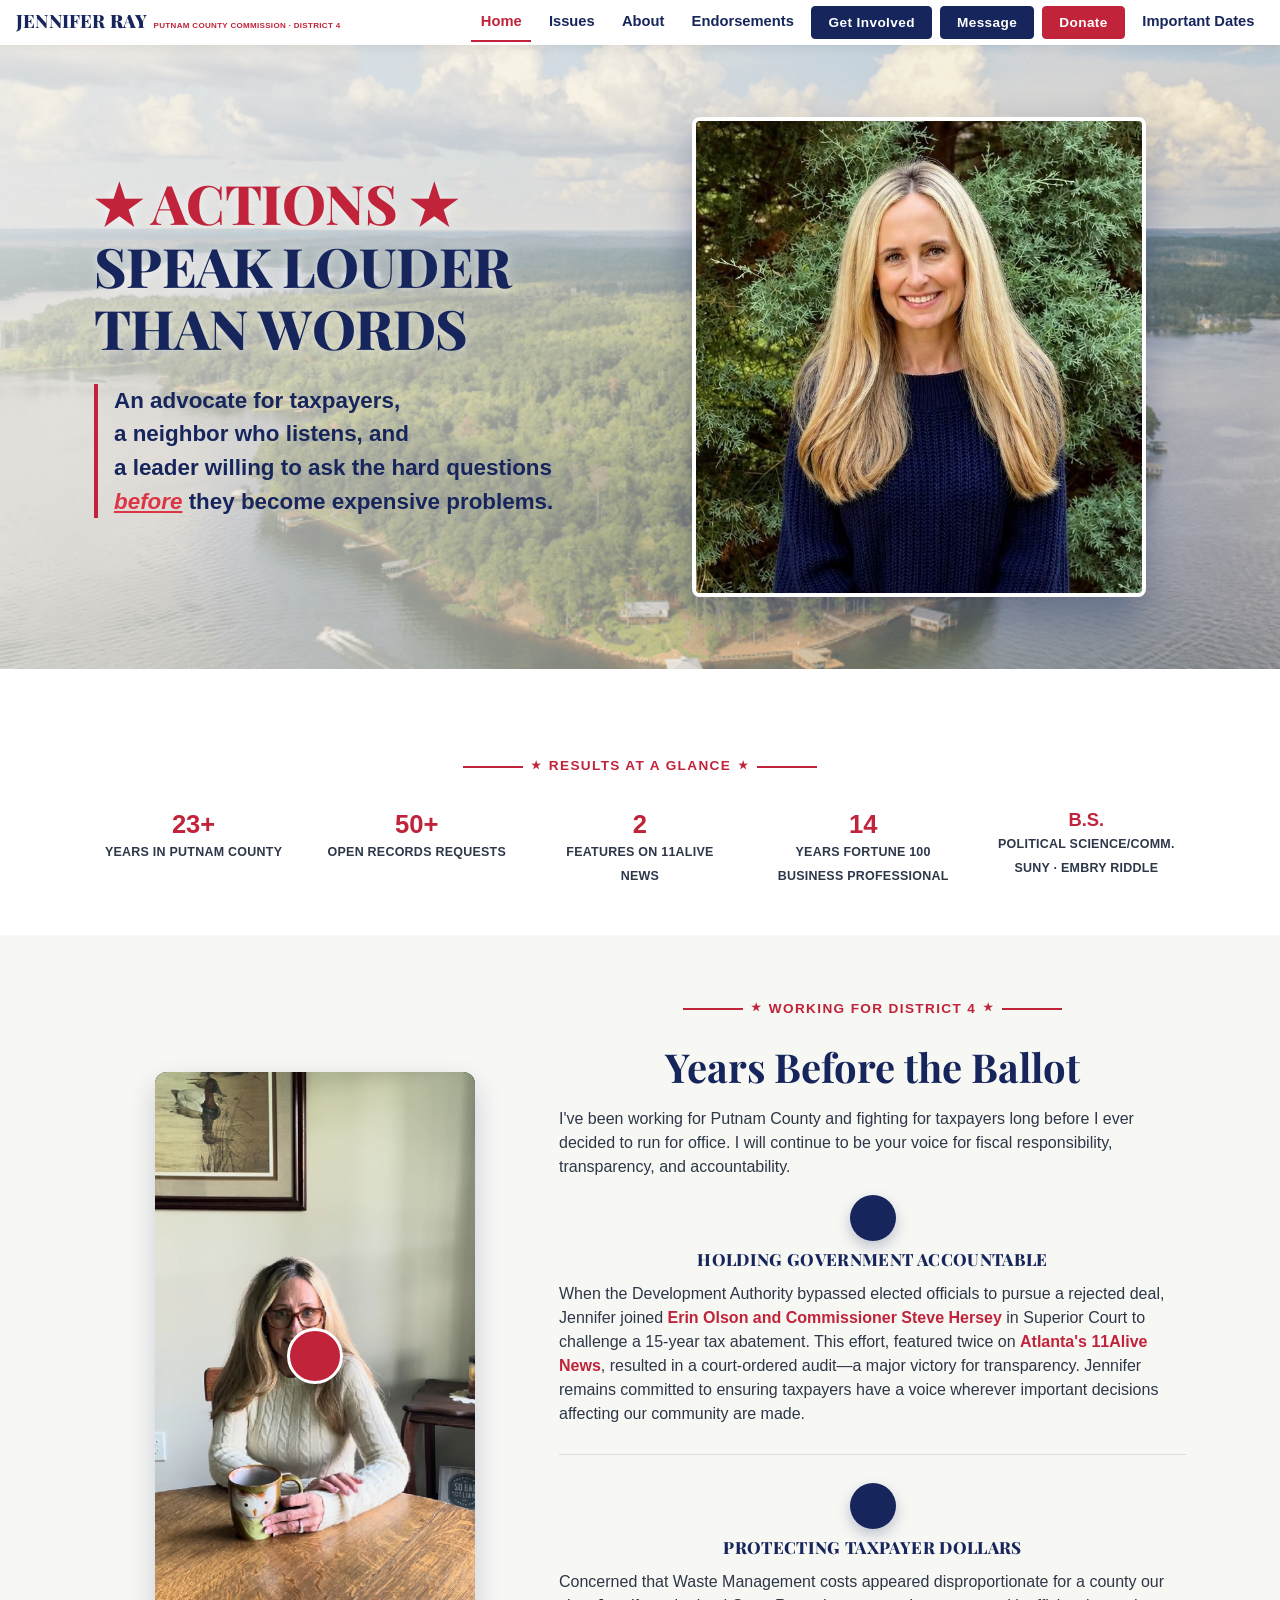
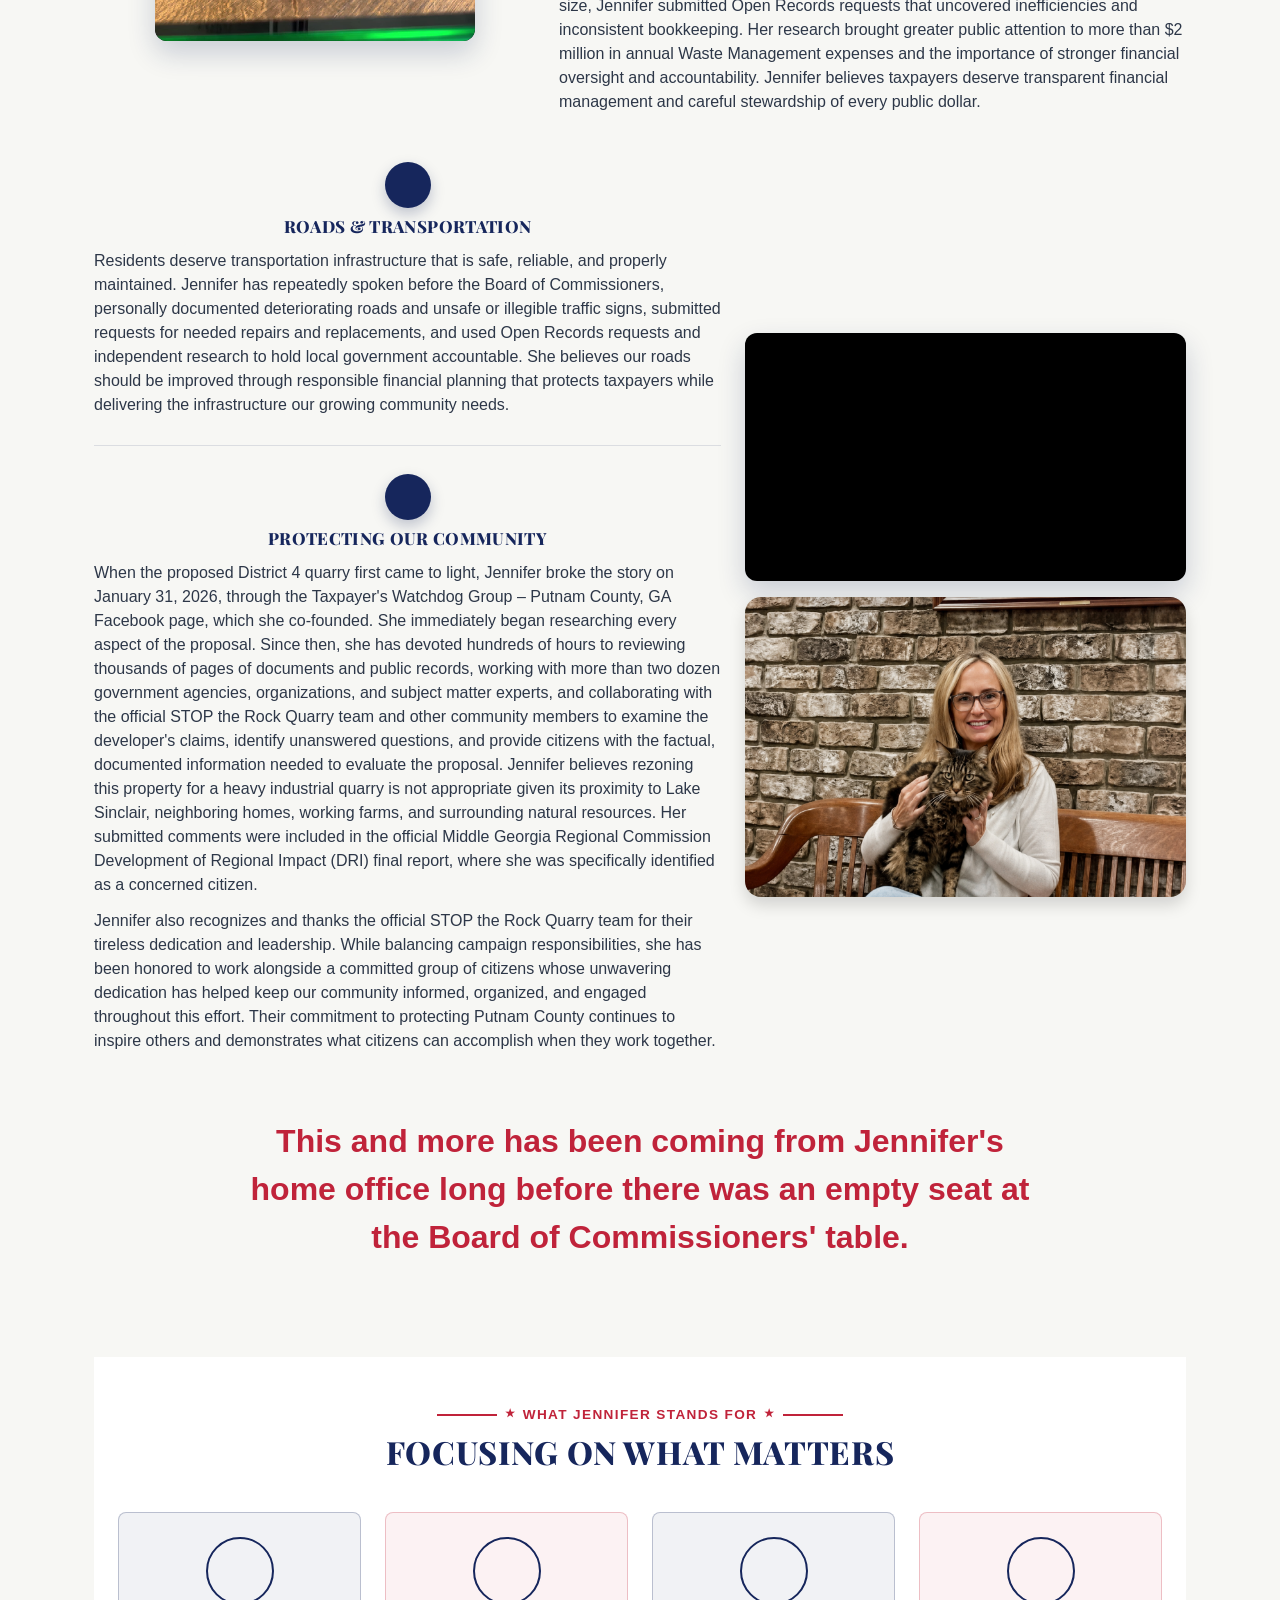
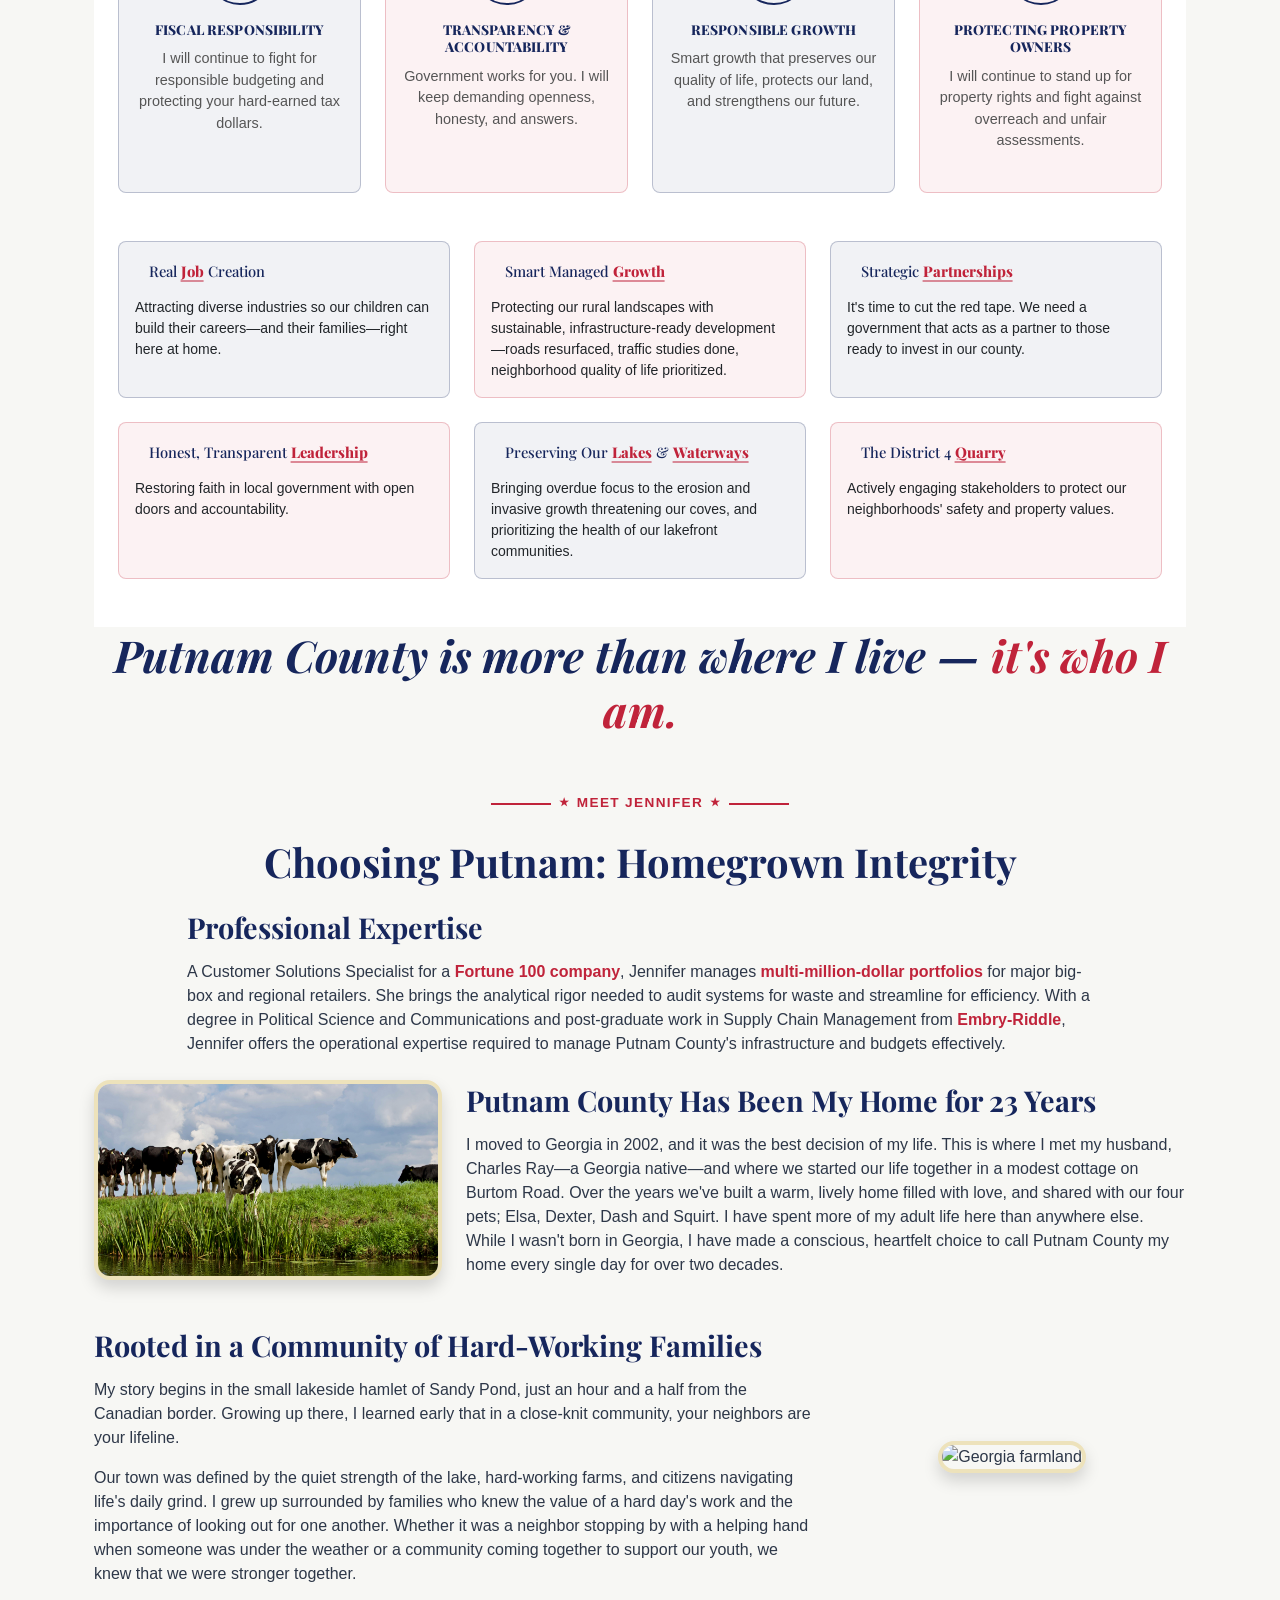
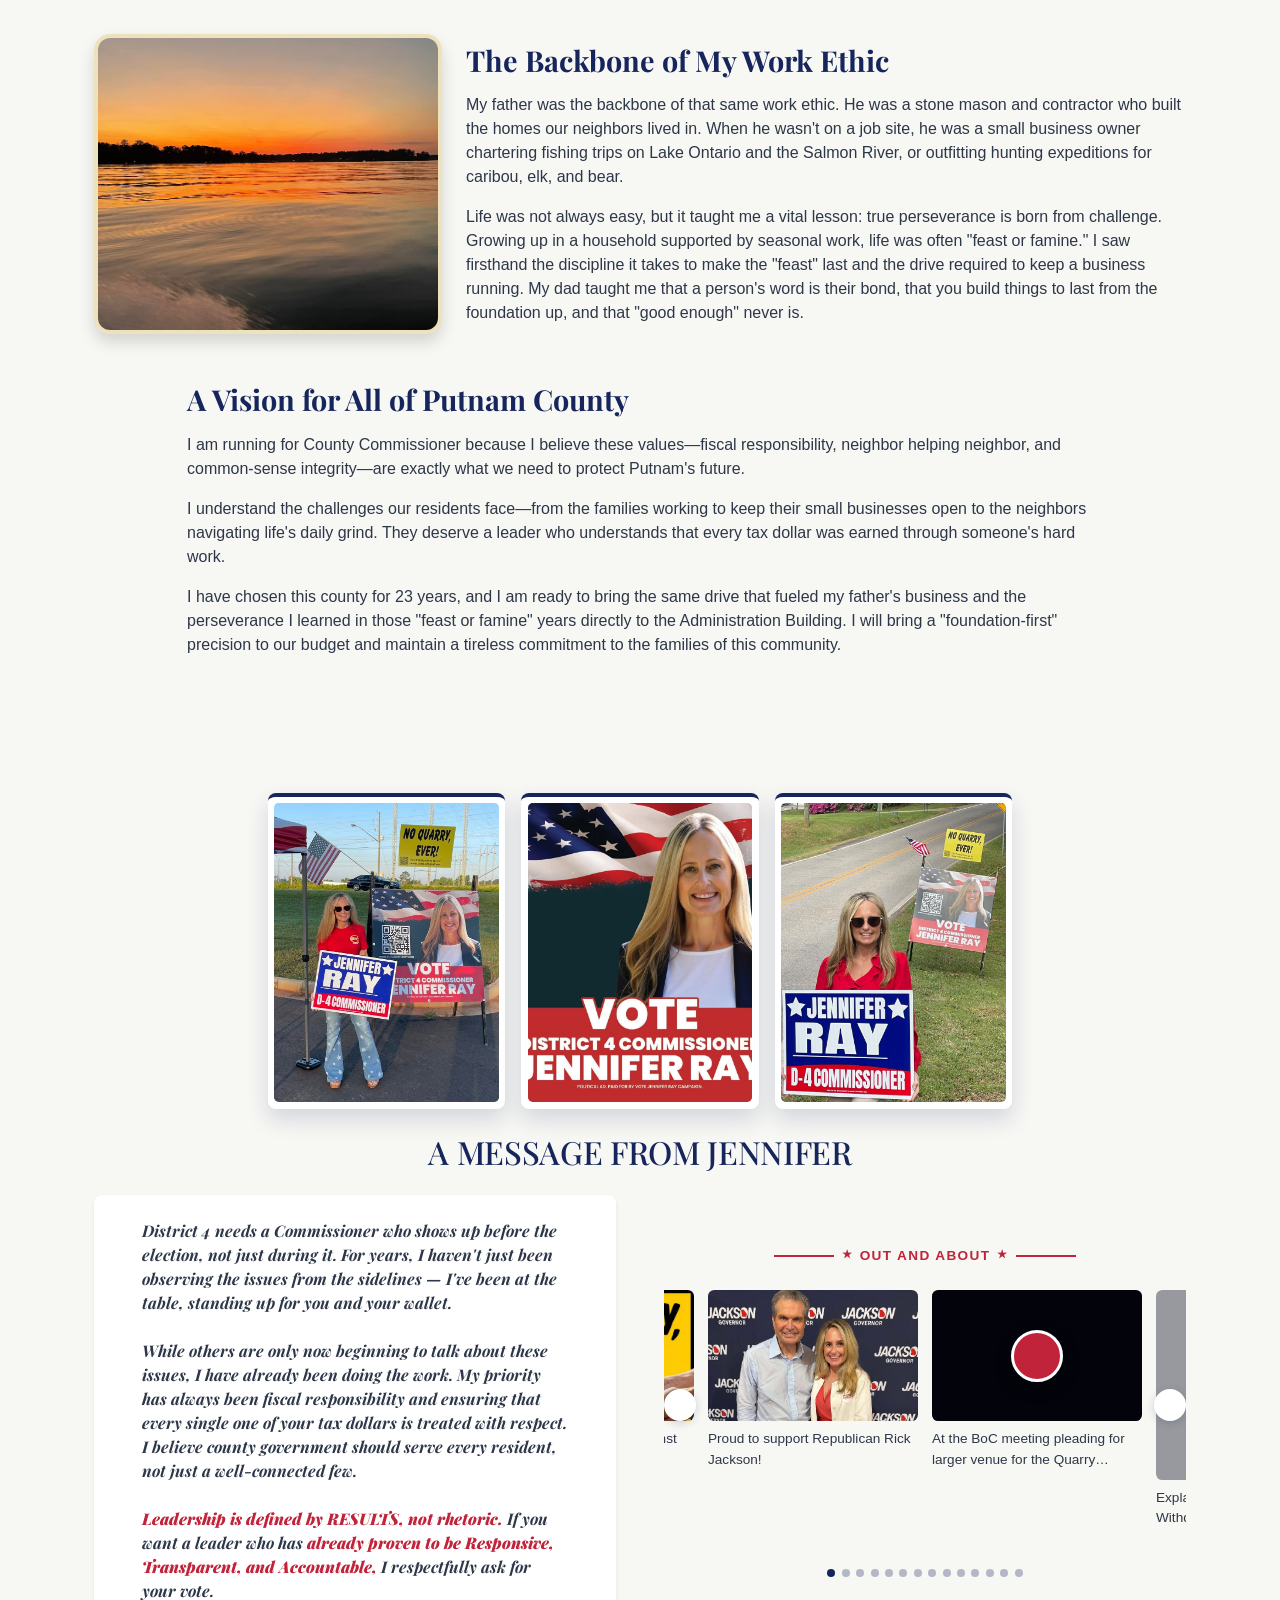
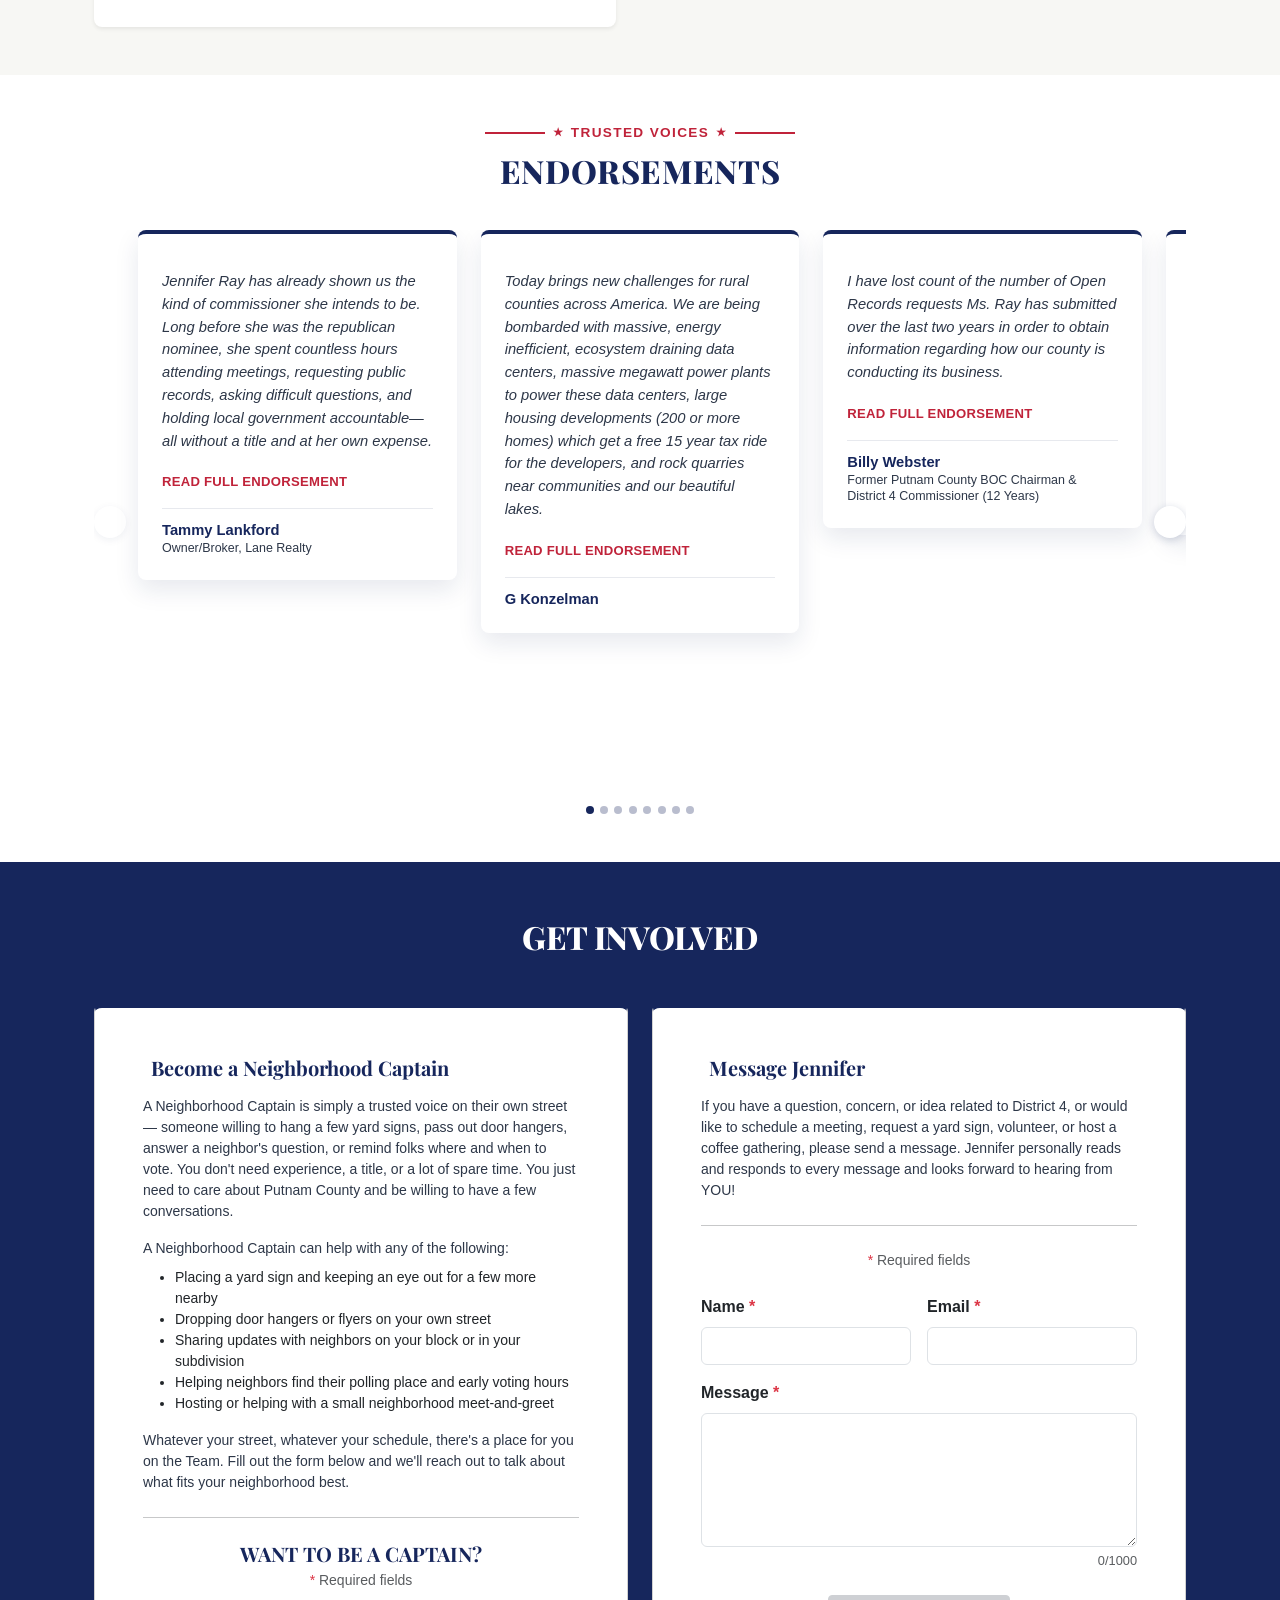
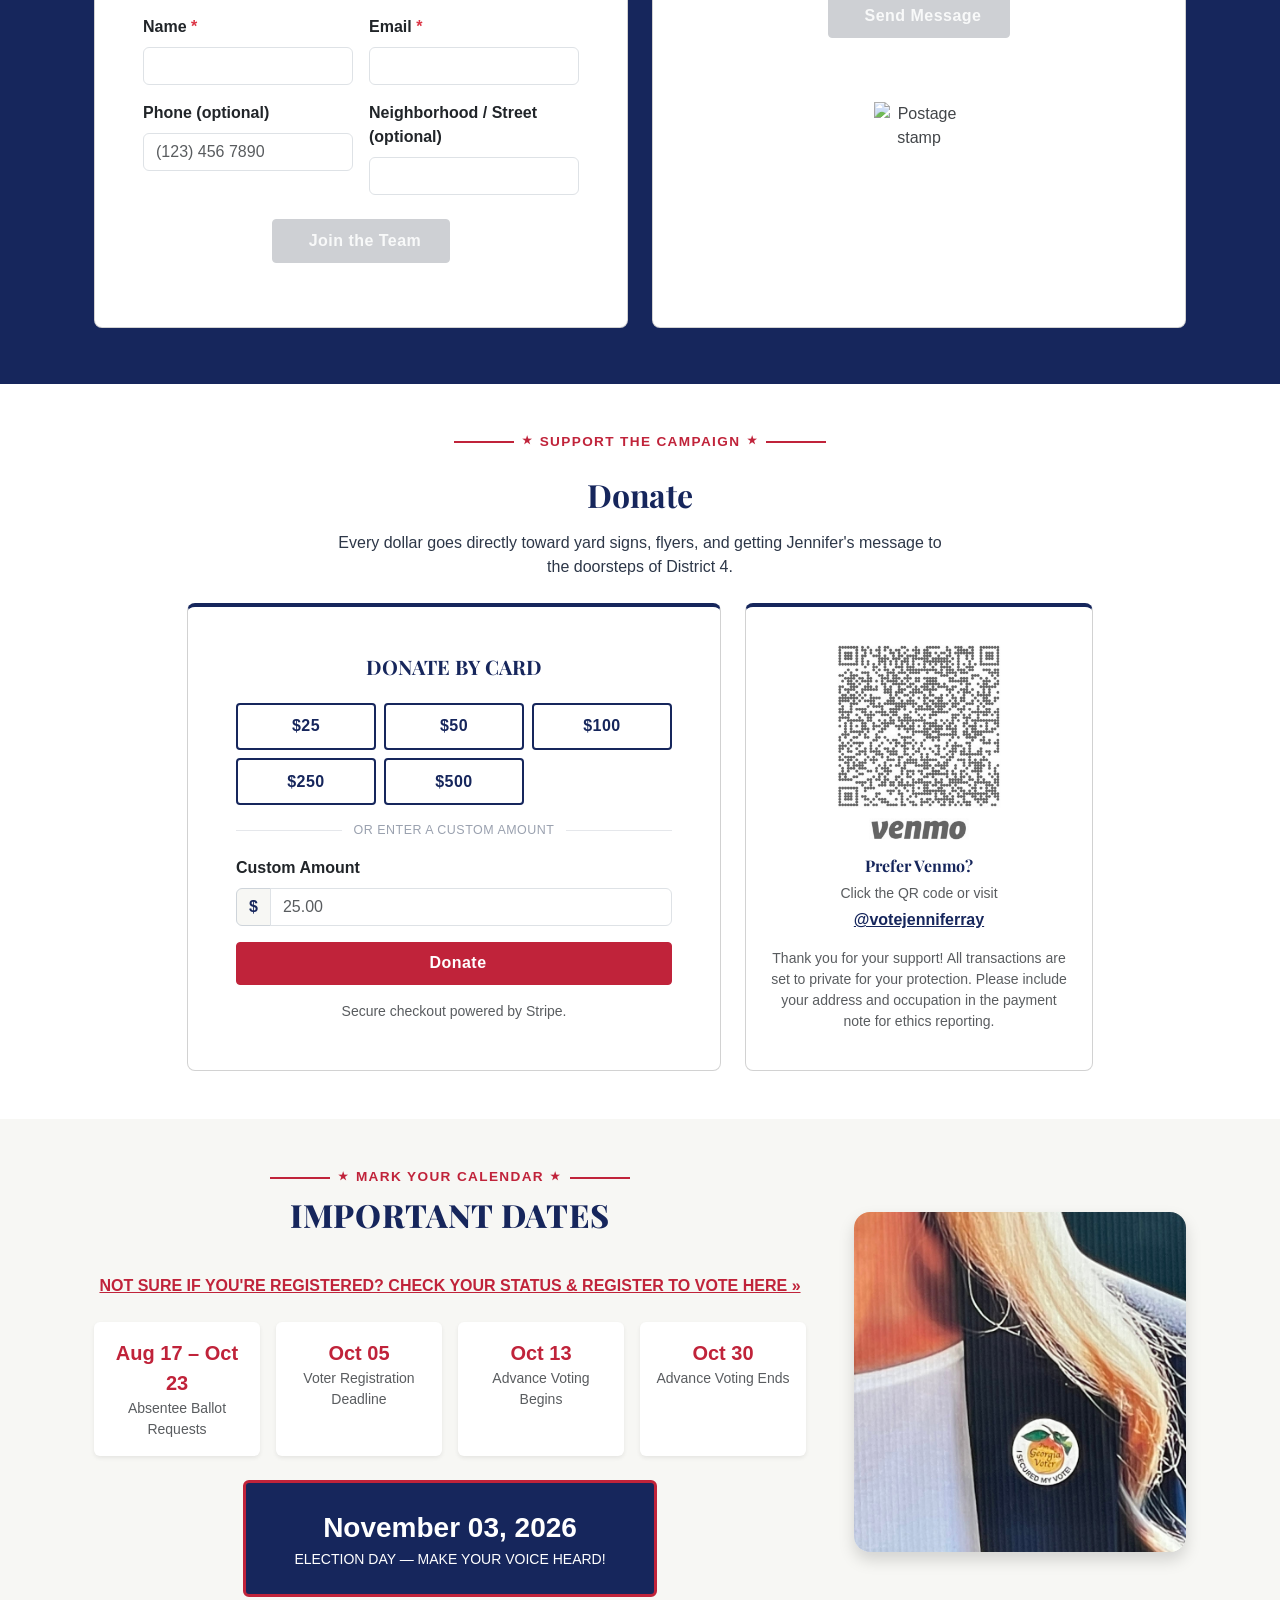
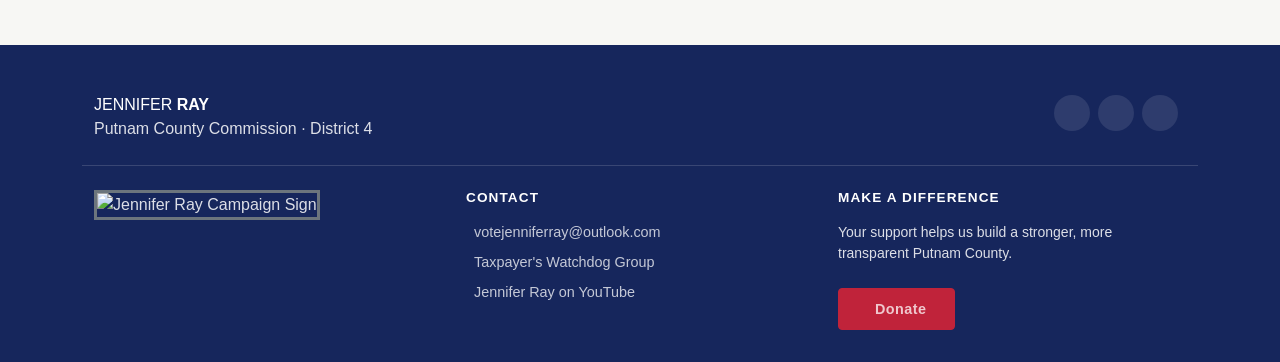
==== commit 5cd8bb7b: "rick jackson + instagram video added to carousel" ====
--- a/index.html
+++ b/index.html
@@ -587,6 +587,12 @@
 						<div class="out-about-slider" id="outAboutSlider">
 							<div class="out-about-track" id="outAboutTrack">
 								<div class="out-about-item">
+									<div class="news-photo-wrap">
+										<img src="images/jennifer_with_rick_jackson.jpeg" alt="Jennifer Ray with Rick Jackson" />
+									</div>
+									<div class="news-caption">Proud to support Republican Rick Jackson! <i class="fas fa-flag-usa text-navy" aria-hidden="true"></i></div>
+								</div>
+								<div class="out-about-item">
 									<div
 										class="news-video-wrap"
 										data-aspect="16/9"
@@ -763,6 +769,32 @@
 										<span class="video-play-badge"><i class="fab fa-facebook"></i></span>
 									</div>
 									<div class="news-caption">Possibilities for our future at Dennis Station</div>
+								</div>
+								<div class="out-about-item">
+									<div
+										class="news-video-wrap"
+										data-aspect="267/540"
+										data-video-src="https://www.instagram.com/reel/Dcrds-BAZck/embed"
+										data-video-title="Jennifer Ray on Instagram"
+									>
+										<div class="video-frame ig-reel-frame">
+											<iframe
+												src="https://www.instagram.com/reel/Dcrds-BAZck/embed"
+												title="Jennifer Ray on Instagram"
+												style="border: none; overflow: hidden"
+												scrolling="no"
+												frameborder="0"
+												allowfullscreen="true"
+												allow="autoplay; clipboard-write; encrypted-media; picture-in-picture; web-share"
+											></iframe>
+										</div>
+										<span class="video-scrim"></span>
+										<span class="video-play-badge"><i class="fab fa-instagram"></i></span>
+									</div>
+									<div class="news-caption">
+										New safety lighting at the Dennis Station Boat Ramp, secured through Jennifer's advocacy with Georgia
+										Power and Georgia DNR
+									</div>
 								</div>
 								<div class="out-about-item">
 									<div class="news-photo-wrap">
@@ -2154,7 +2186,7 @@
 				let dots = [];
 
 				function buildClones(count) {
-					track.querySelectorAll('[aria-hidden="true"]').forEach(function (el) {
+					track.querySelectorAll(':scope > [aria-hidden="true"]').forEach(function (el) {
 						el.remove();
 					});
 					realItems
@@ -2294,6 +2326,7 @@
 				updateNavButtons();
 
 				let autoplayTimer = null;
+				let isInViewport = !("IntersectionObserver" in window);
 
 				function stopAutoplay() {
 					if (autoplayTimer) {
@@ -2303,7 +2336,7 @@
 				}
 
 				function startAutoplay() {
-					if (!autoplayDelayMs) return;
+					if (!autoplayDelayMs || !isInViewport) return;
 					stopAutoplay();
 					autoplayTimer = setInterval(function () {
 						if (paused) return;
@@ -2330,7 +2363,24 @@
 							startAutoplay();
 						}
 					});
-					startAutoplay();
+					if ("IntersectionObserver" in window) {
+						const autoplayObserver = new IntersectionObserver(
+							function (entries) {
+								entries.forEach(function (entry) {
+									isInViewport = entry.isIntersecting;
+									if (isInViewport) {
+										startAutoplay();
+									} else {
+										stopAutoplay();
+									}
+								});
+							},
+							{ threshold: 0.5 },
+						);
+						autoplayObserver.observe(slider);
+					} else {
+						startAutoplay();
+					}
 				}
 
 				let dragPointerId = null;
--- a/css/style.css
+++ b/css/style.css
@@ -1030,6 +1030,11 @@
 	aspect-ratio: 560 / 314;
 }
 
+.news-video-wrap .video-frame.ig-reel-frame {
+	width: min(100%, 107px);
+	aspect-ratio: 267 / 540;
+}
+
 .news-video-wrap .video-frame iframe {
 	position: absolute;
 	inset: 0;
@@ -1092,6 +1097,10 @@
 
 	.news-video-wrap .video-frame.fb-wide-frame {
 		width: min(100%, 268px);
+	}
+
+	.news-video-wrap .video-frame.ig-reel-frame {
+		width: min(100%, 84px);
 	}
 
 	.news-video-wrap .video-play-badge {
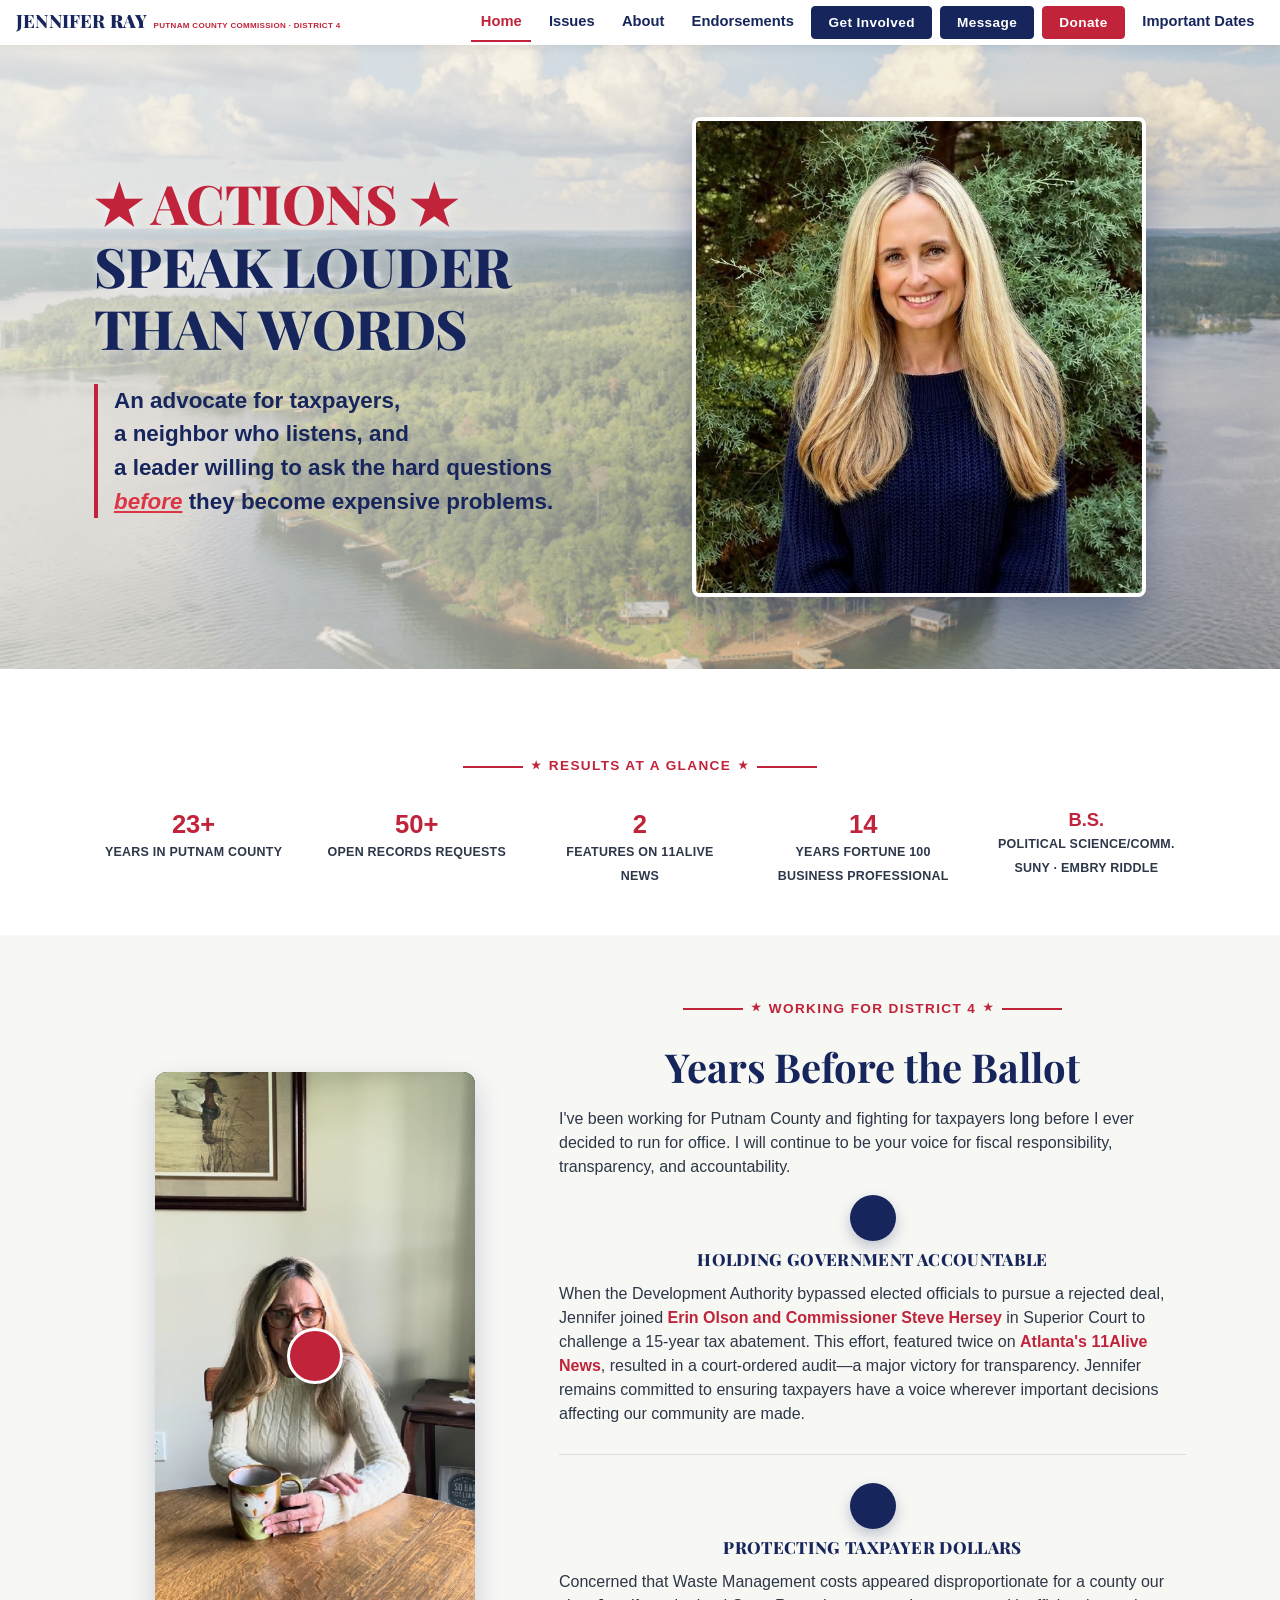
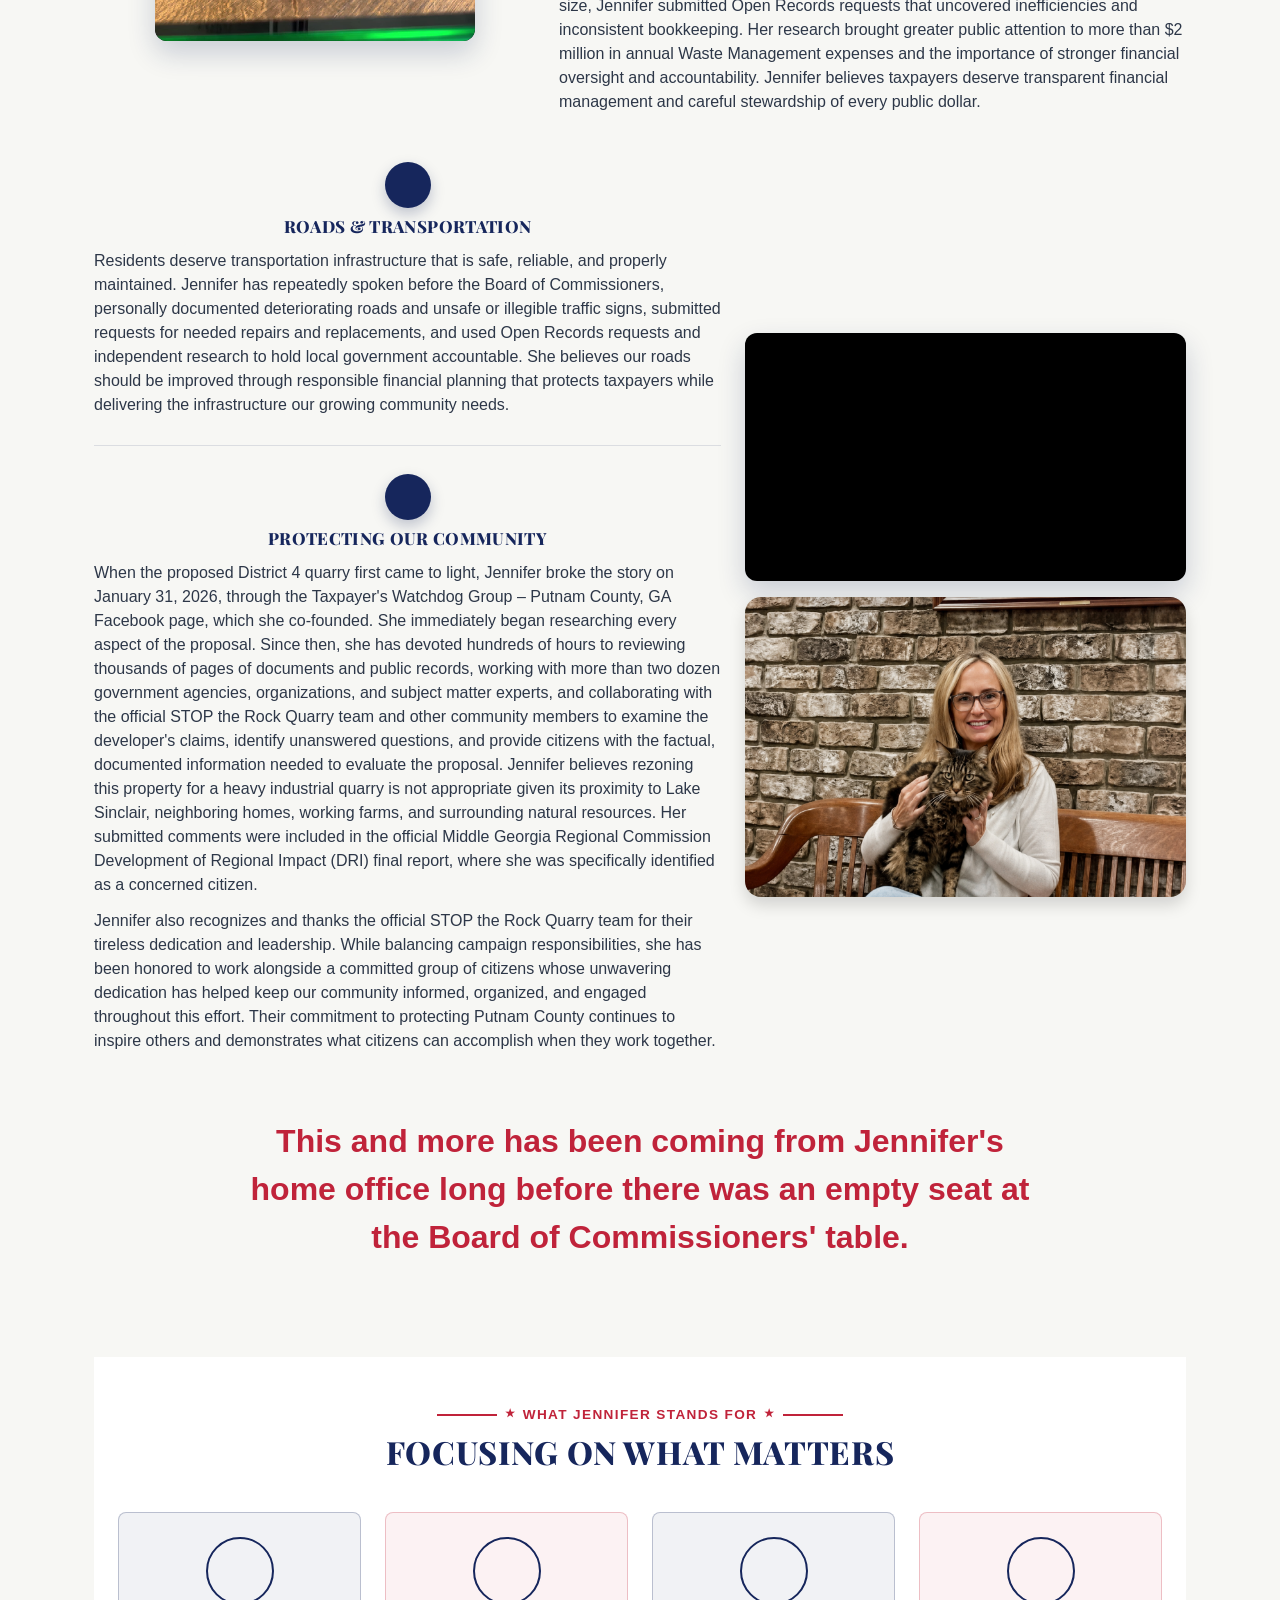
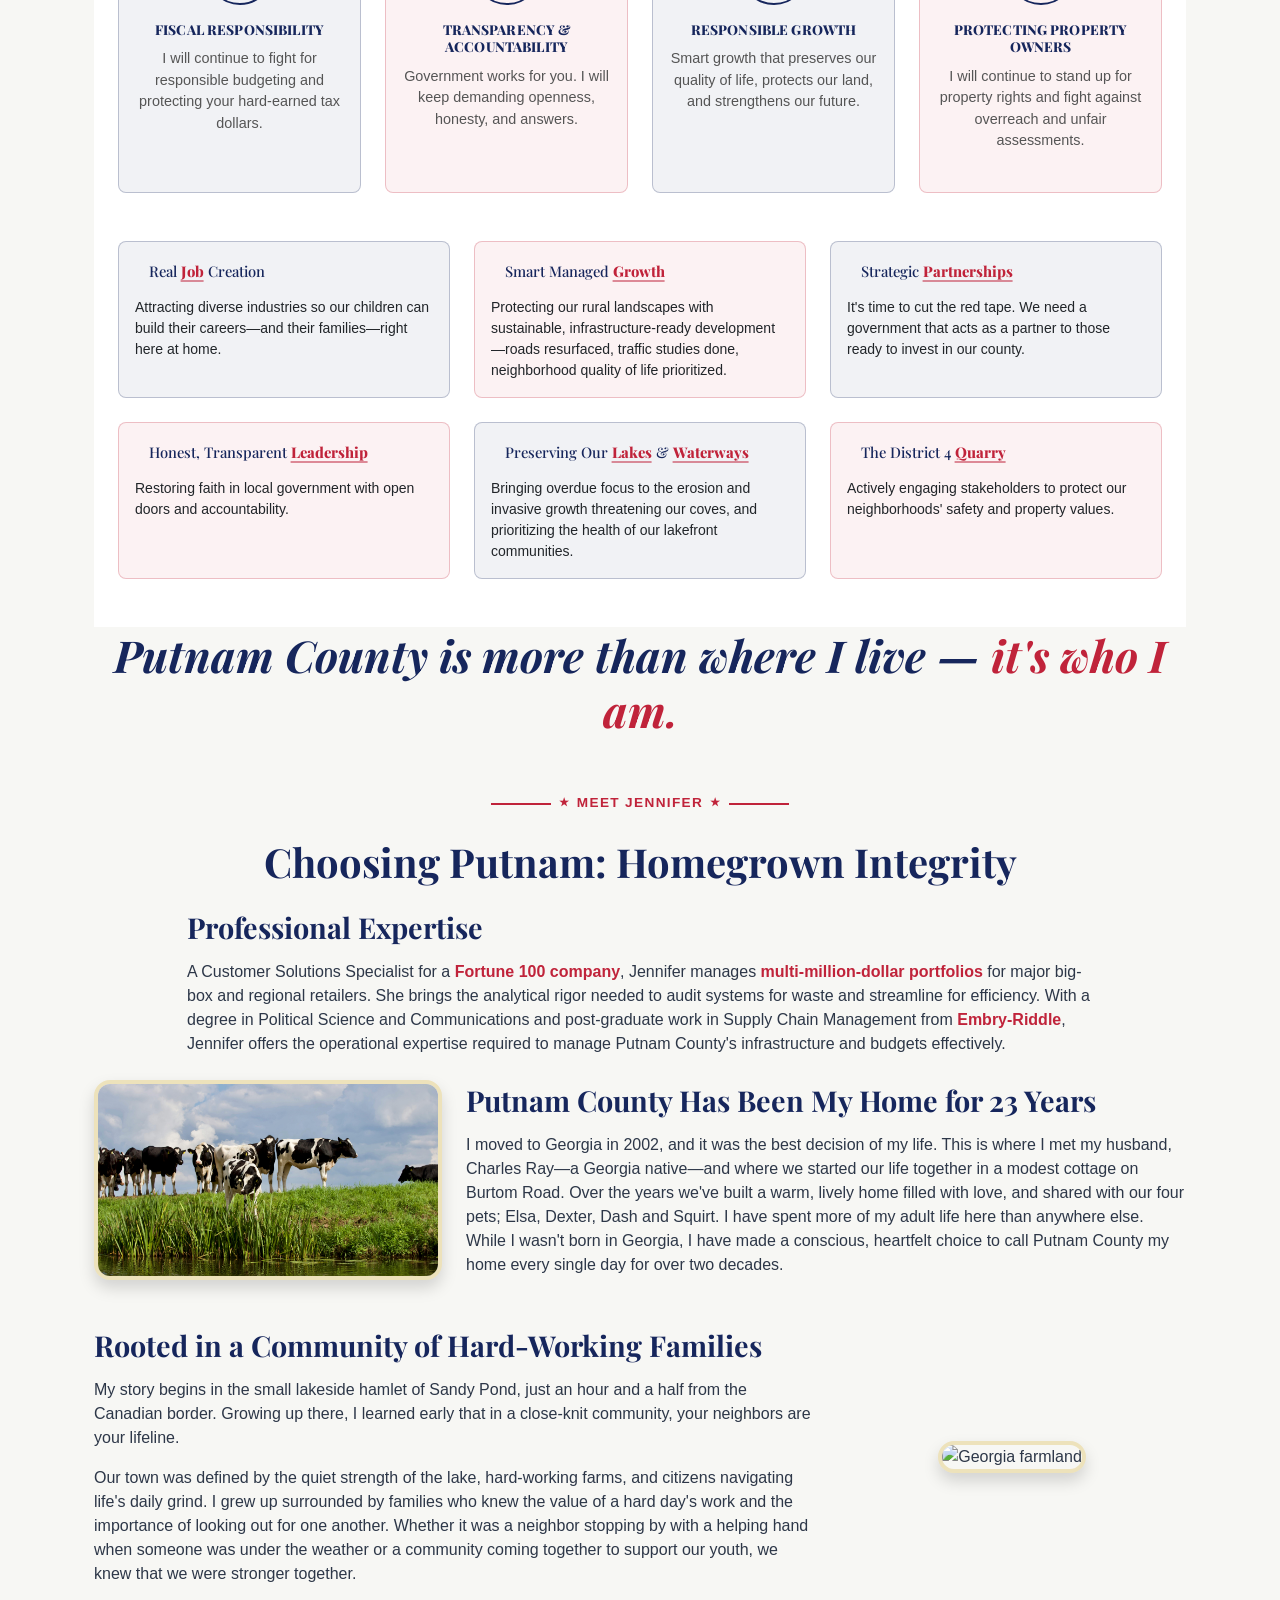
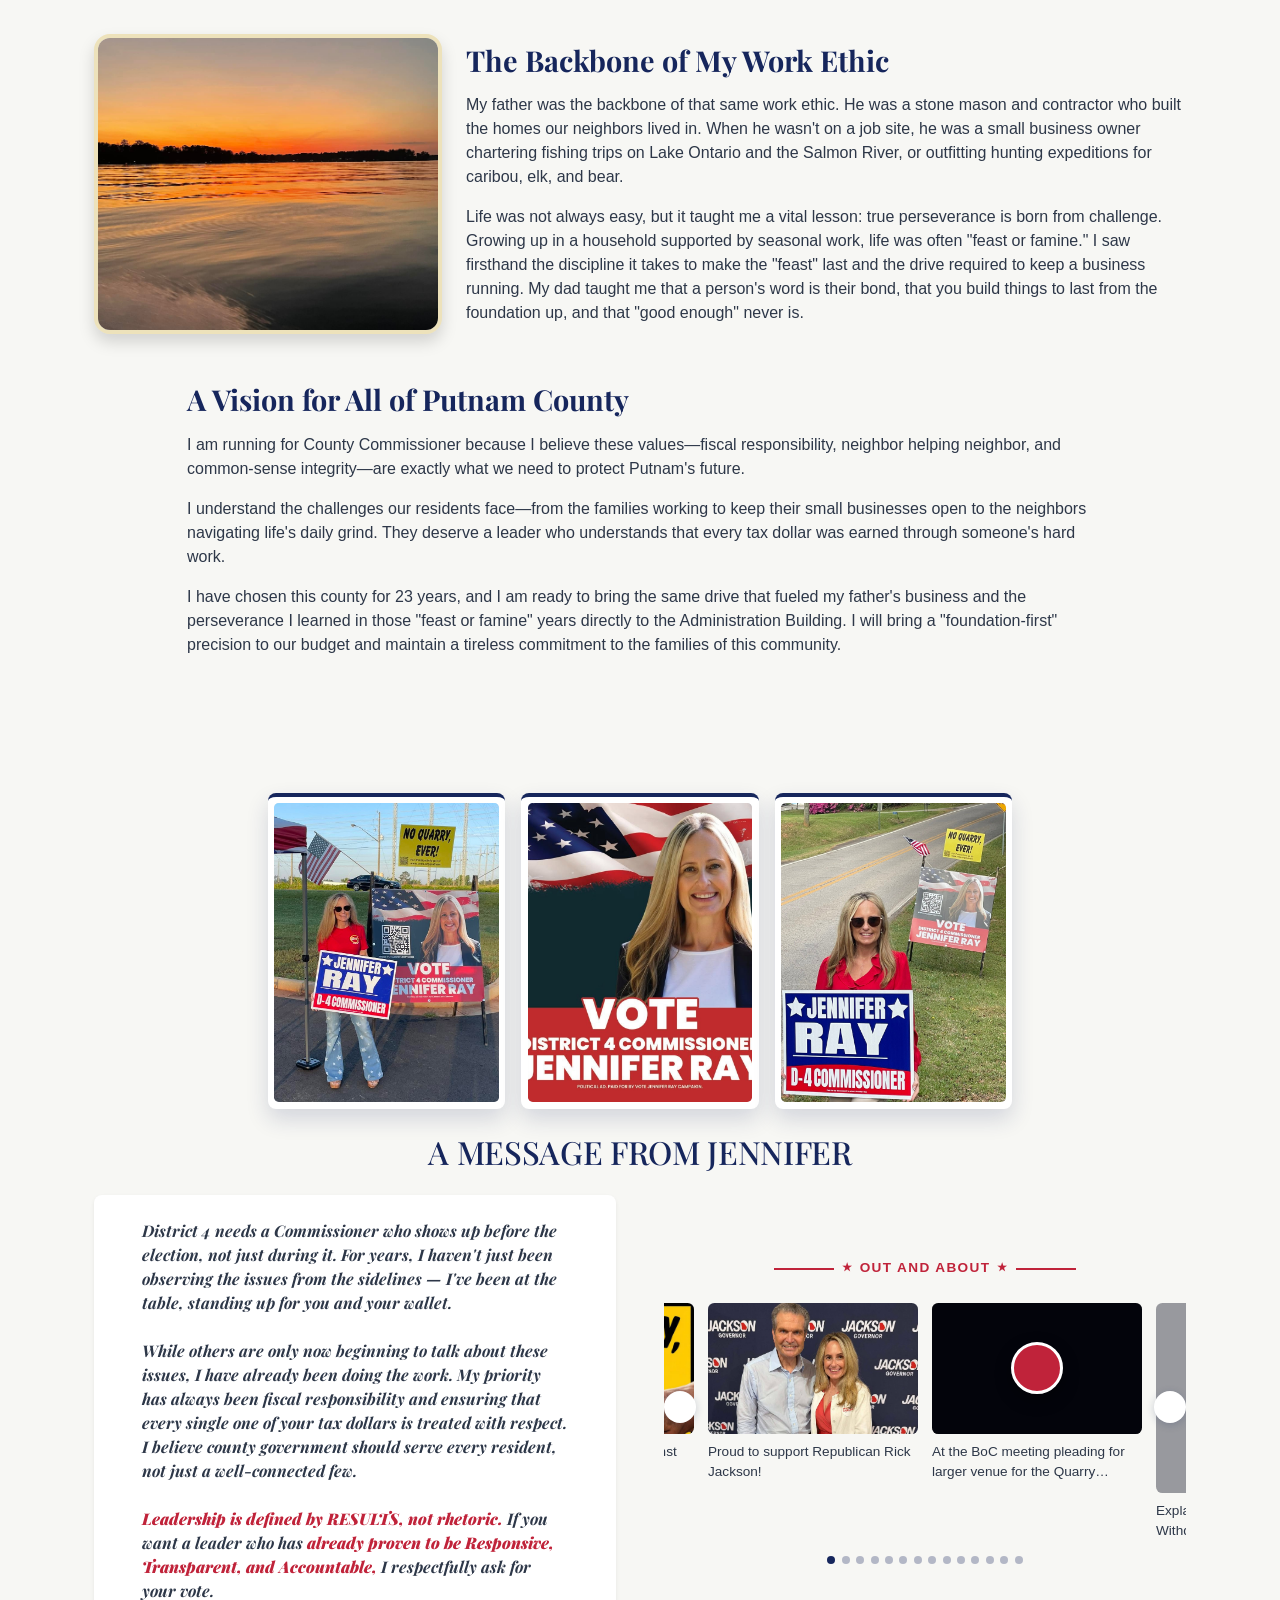
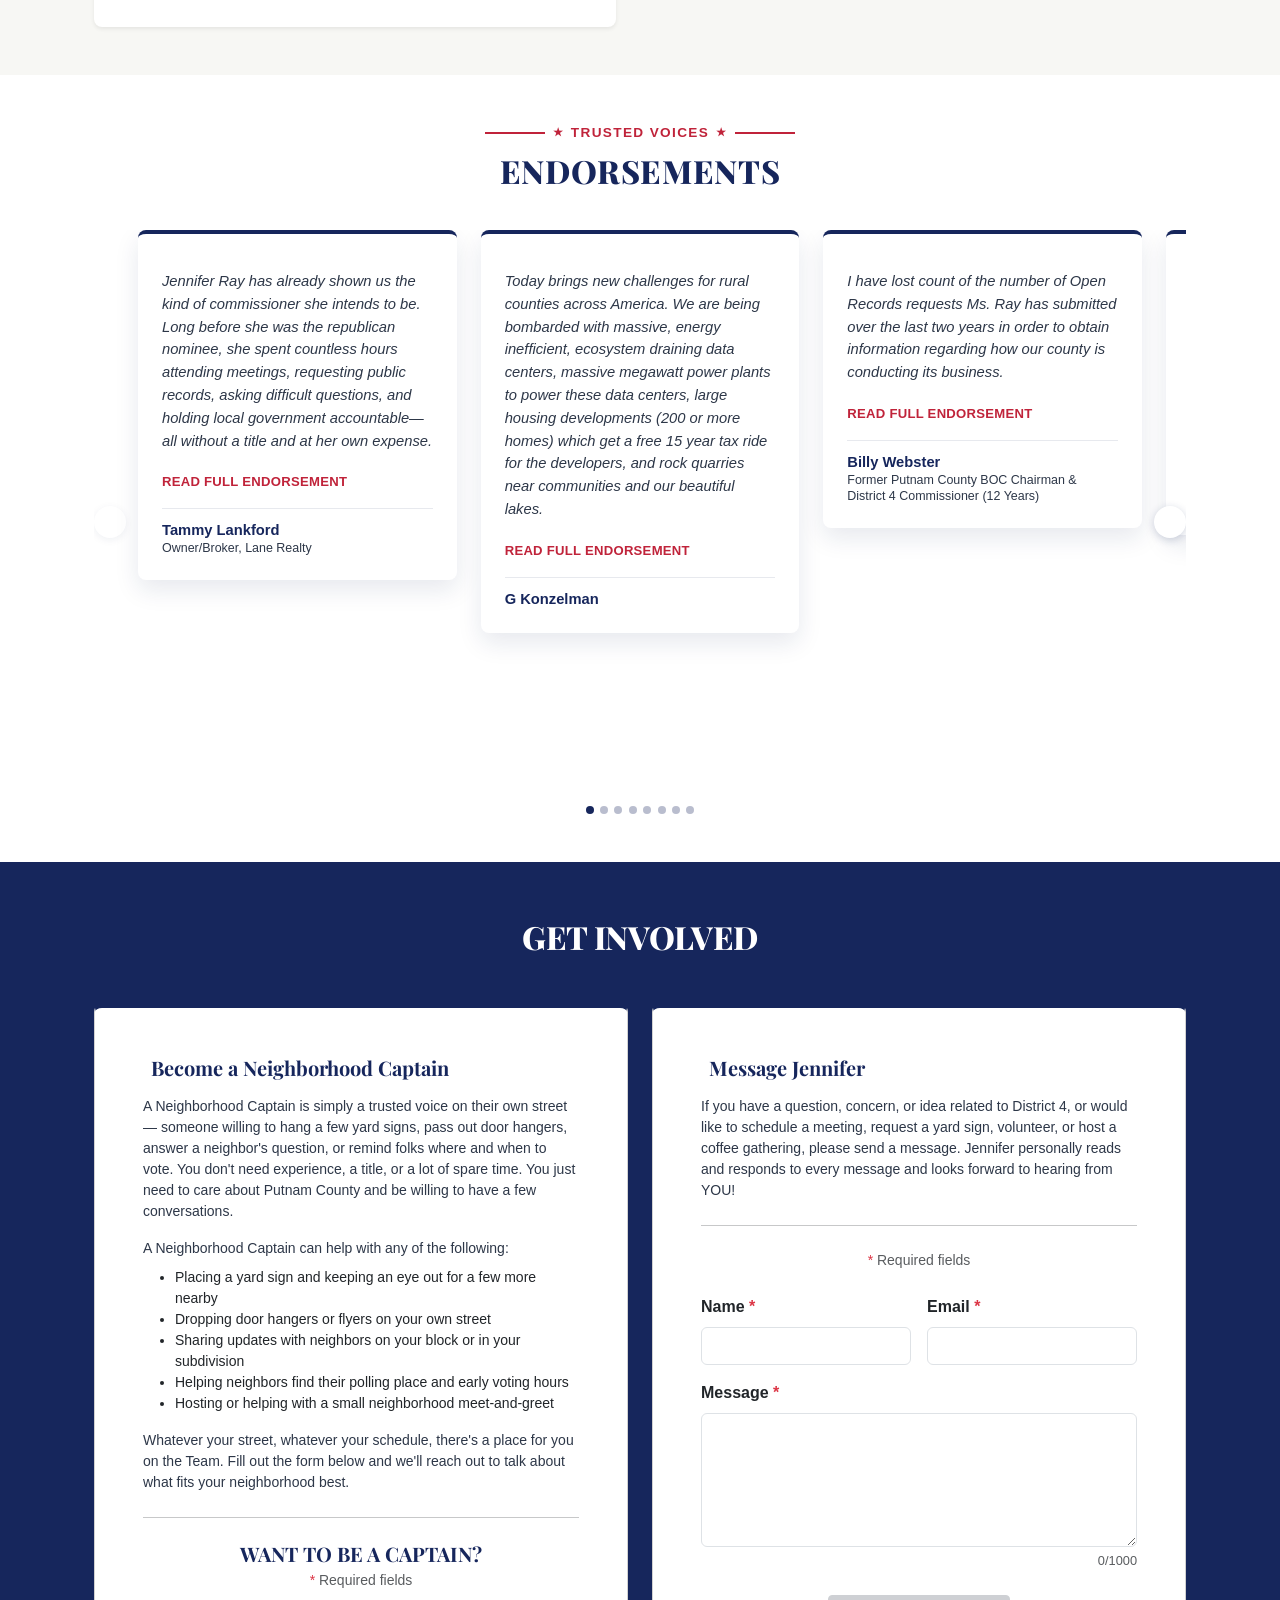
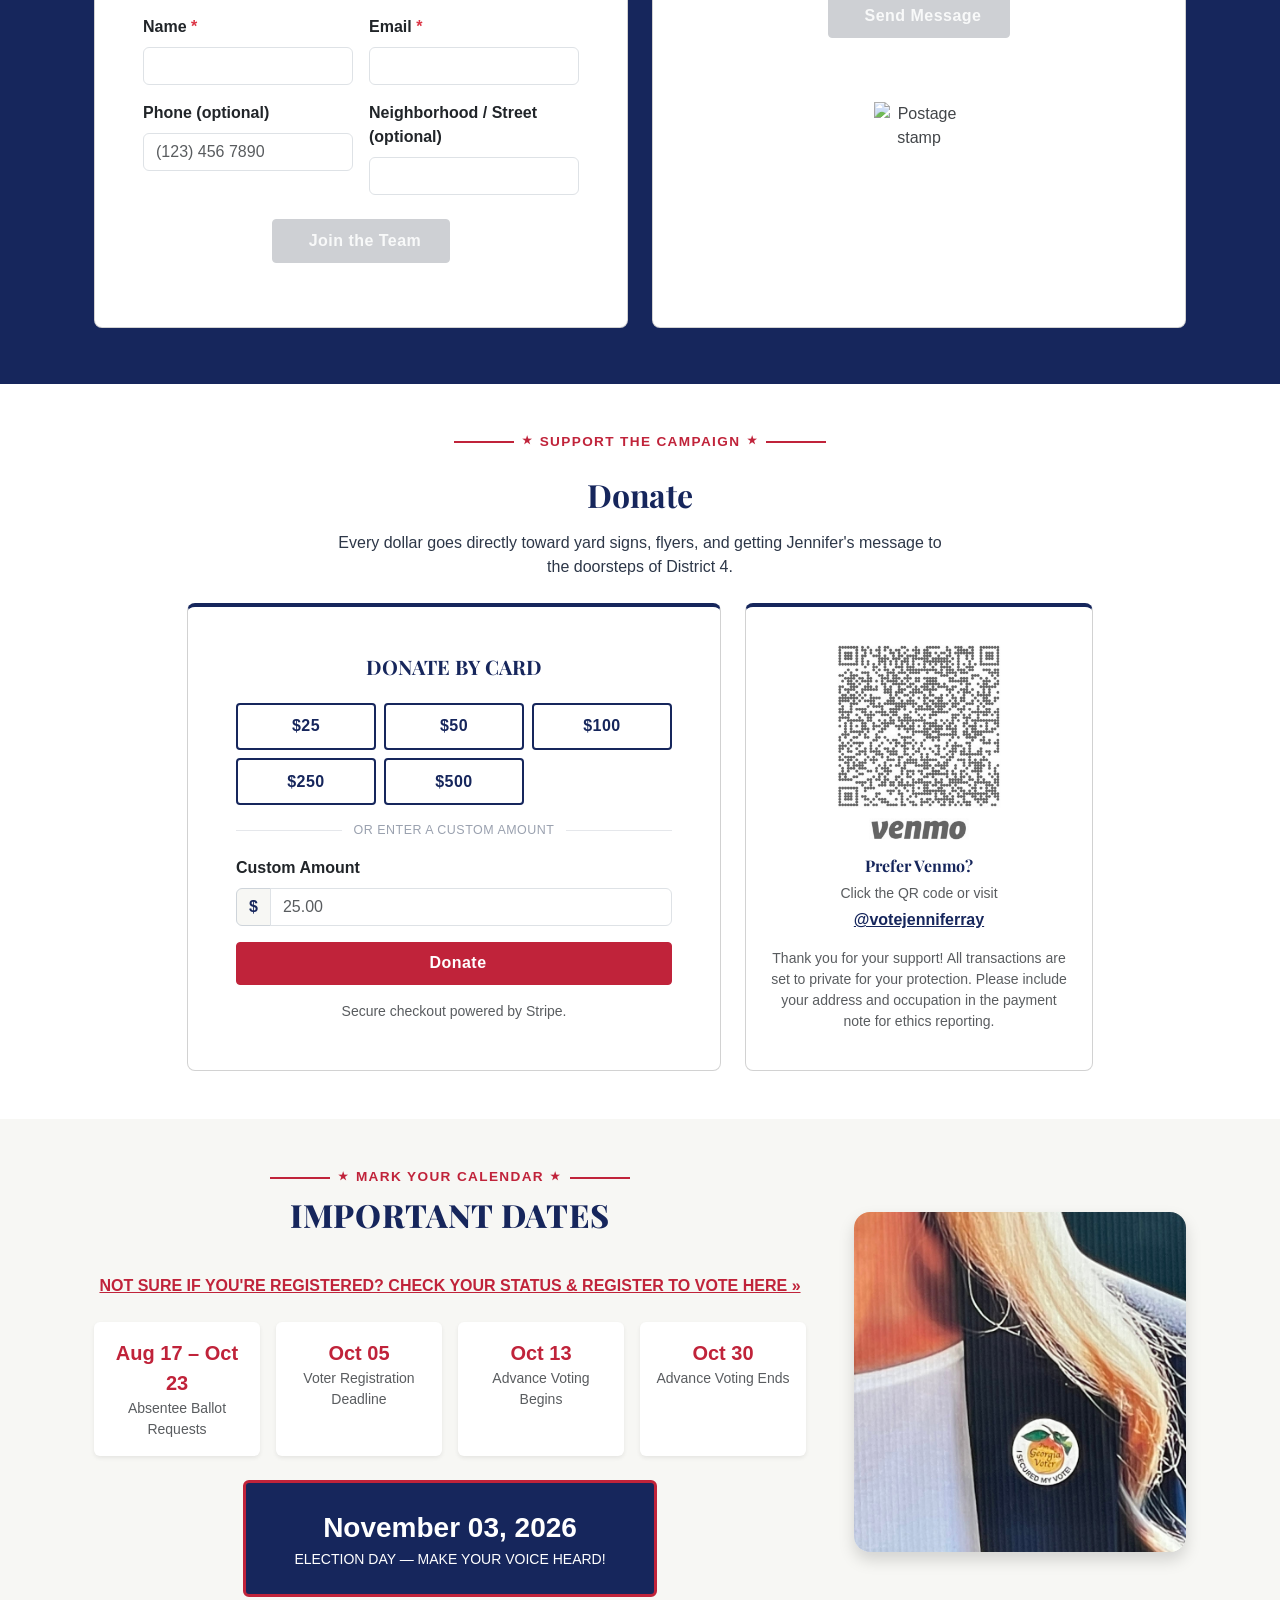
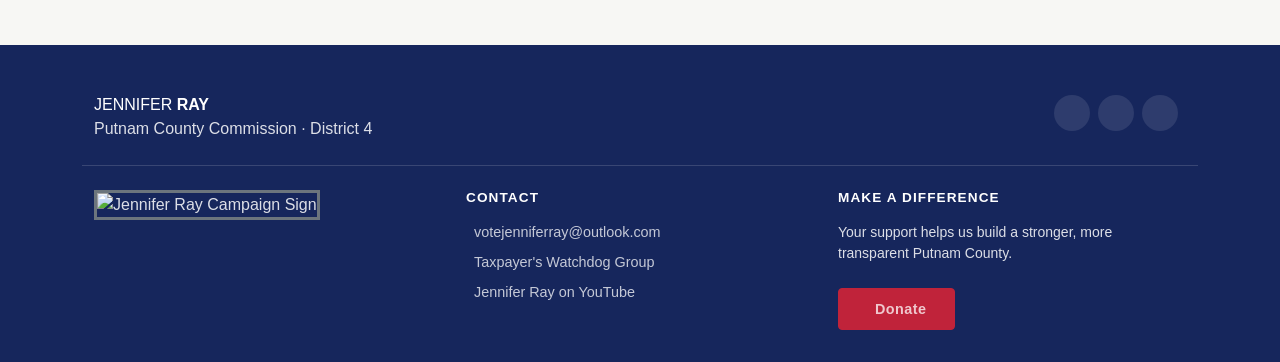
==== commit a77ee467: "replaced instagram video" ====
--- a/index.html
+++ b/index.html
@@ -773,14 +773,14 @@
 								<div class="out-about-item">
 									<div
 										class="news-video-wrap"
-										data-aspect="267/540"
-										data-video-src="https://www.instagram.com/reel/Dcrds-BAZck/embed"
-										data-video-title="Jennifer Ray on Instagram"
+										data-aspect="267/476"
+										data-video-src="https://www.facebook.com/plugins/video.php?height=476&href=https%3A%2F%2Fwww.facebook.com%2Freel%2F1367286602062184&show_text=false&width=267&t=0"
+										data-video-title="Jennifer Ray on Facebook"
 									>
-										<div class="video-frame ig-reel-frame">
+										<div class="video-frame fb-video-frame fb-reel-frame">
 											<iframe
-												src="https://www.instagram.com/reel/Dcrds-BAZck/embed"
-												title="Jennifer Ray on Instagram"
+												src="https://www.facebook.com/plugins/video.php?height=476&href=https%3A%2F%2Fwww.facebook.com%2Freel%2F1367286602062184&show_text=false&width=267&t=0"
+												title="Jennifer Ray on Facebook"
 												style="border: none; overflow: hidden"
 												scrolling="no"
 												frameborder="0"
@@ -789,7 +789,7 @@
 											></iframe>
 										</div>
 										<span class="video-scrim"></span>
-										<span class="video-play-badge"><i class="fab fa-instagram"></i></span>
+										<span class="video-play-badge"><i class="fab fa-facebook"></i></span>
 									</div>
 									<div class="news-caption">
 										New safety lighting at the Dennis Station Boat Ramp, secured through Jennifer's advocacy with Georgia
--- a/css/style.css
+++ b/css/style.css
@@ -1030,11 +1030,6 @@
 	aspect-ratio: 560 / 314;
 }
 
-.news-video-wrap .video-frame.ig-reel-frame {
-	width: min(100%, 107px);
-	aspect-ratio: 267 / 540;
-}
-
 .news-video-wrap .video-frame iframe {
 	position: absolute;
 	inset: 0;
@@ -1097,10 +1092,6 @@
 
 	.news-video-wrap .video-frame.fb-wide-frame {
 		width: min(100%, 268px);
-	}
-
-	.news-video-wrap .video-frame.ig-reel-frame {
-		width: min(100%, 84px);
 	}
 
 	.news-video-wrap .video-play-badge {
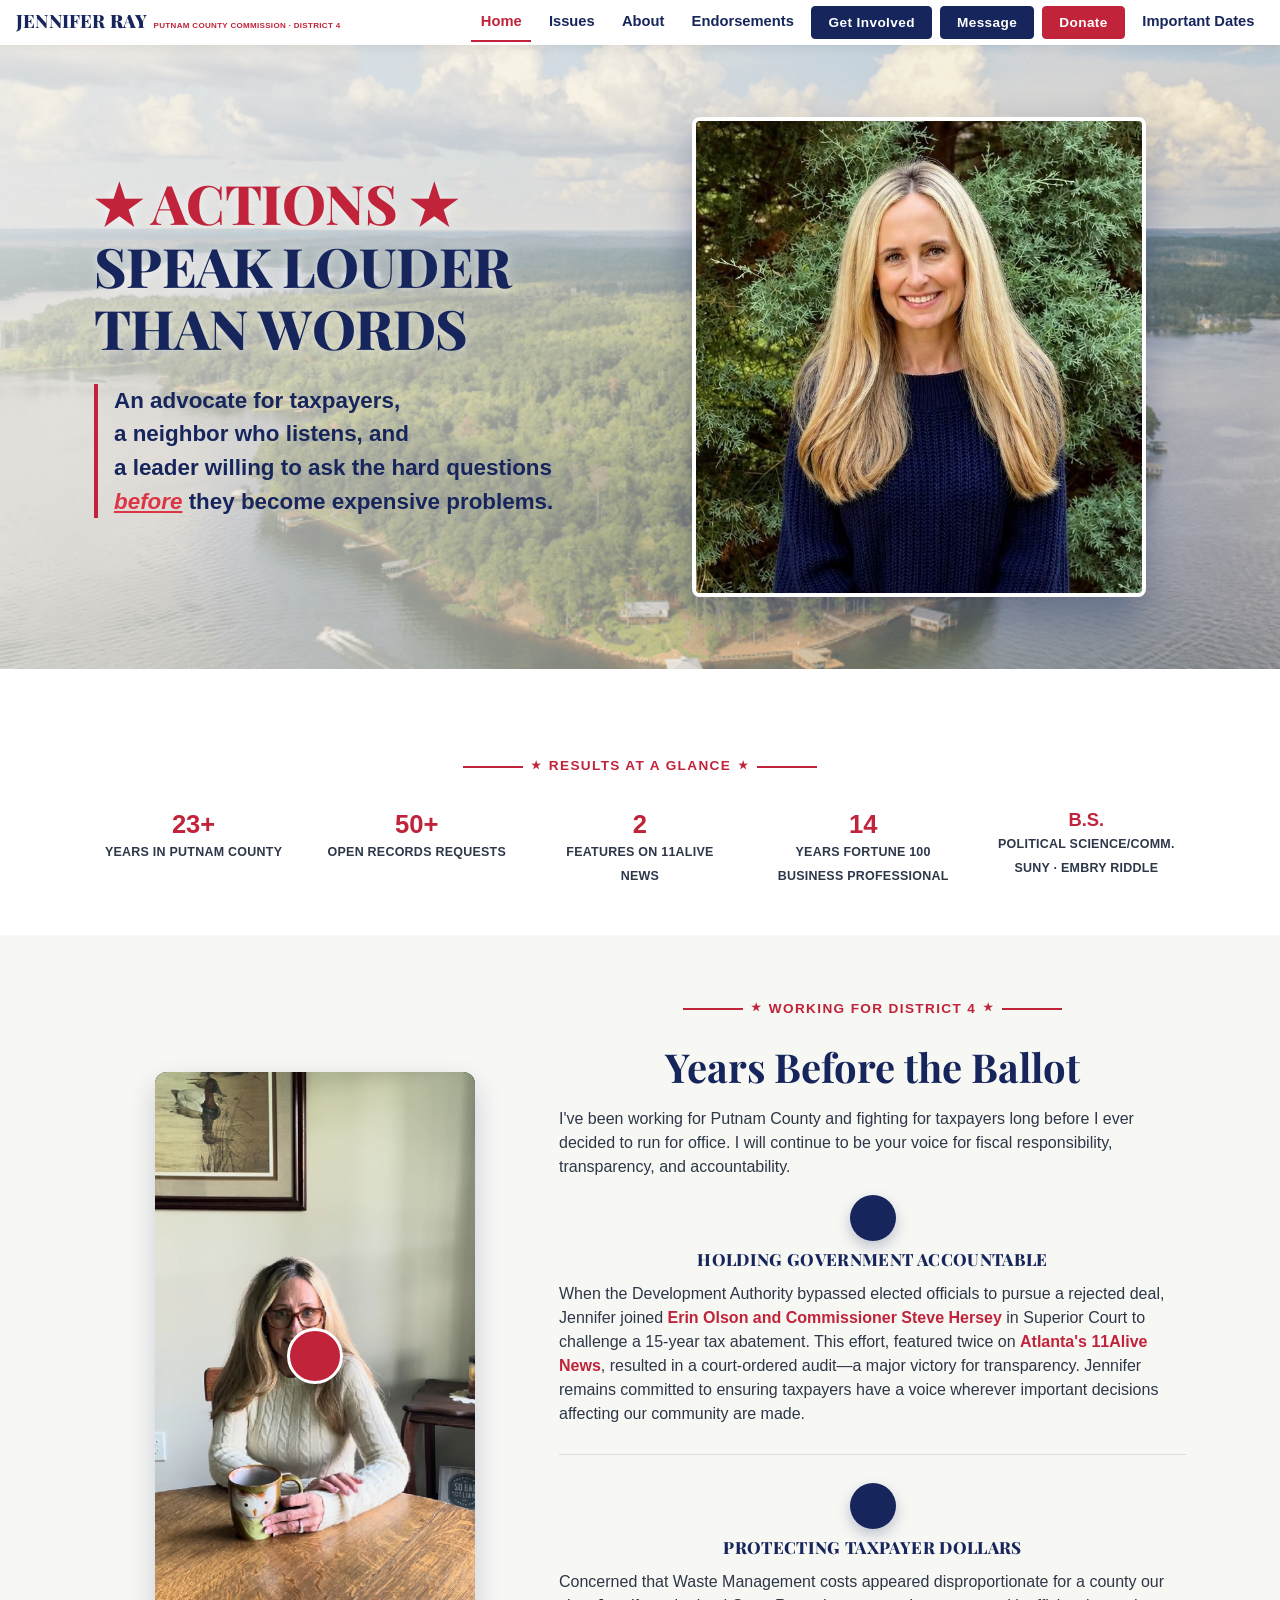
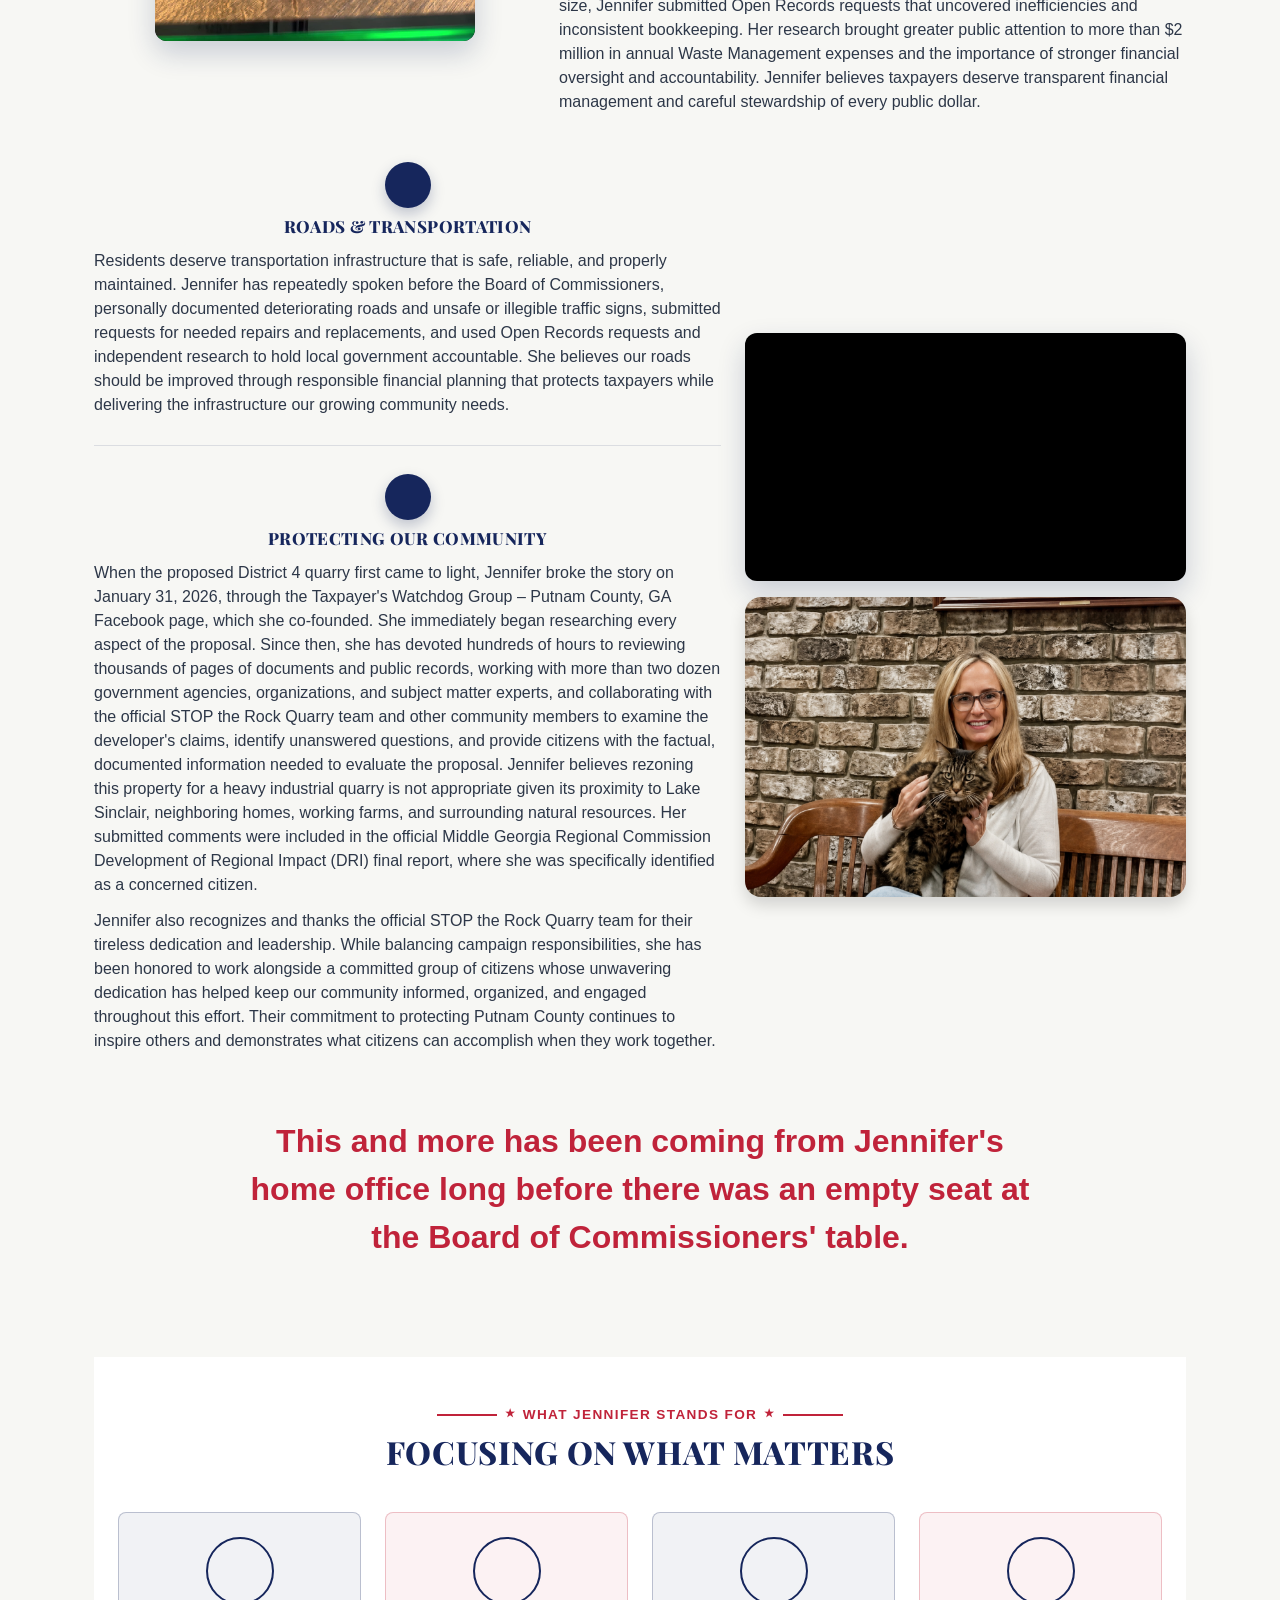
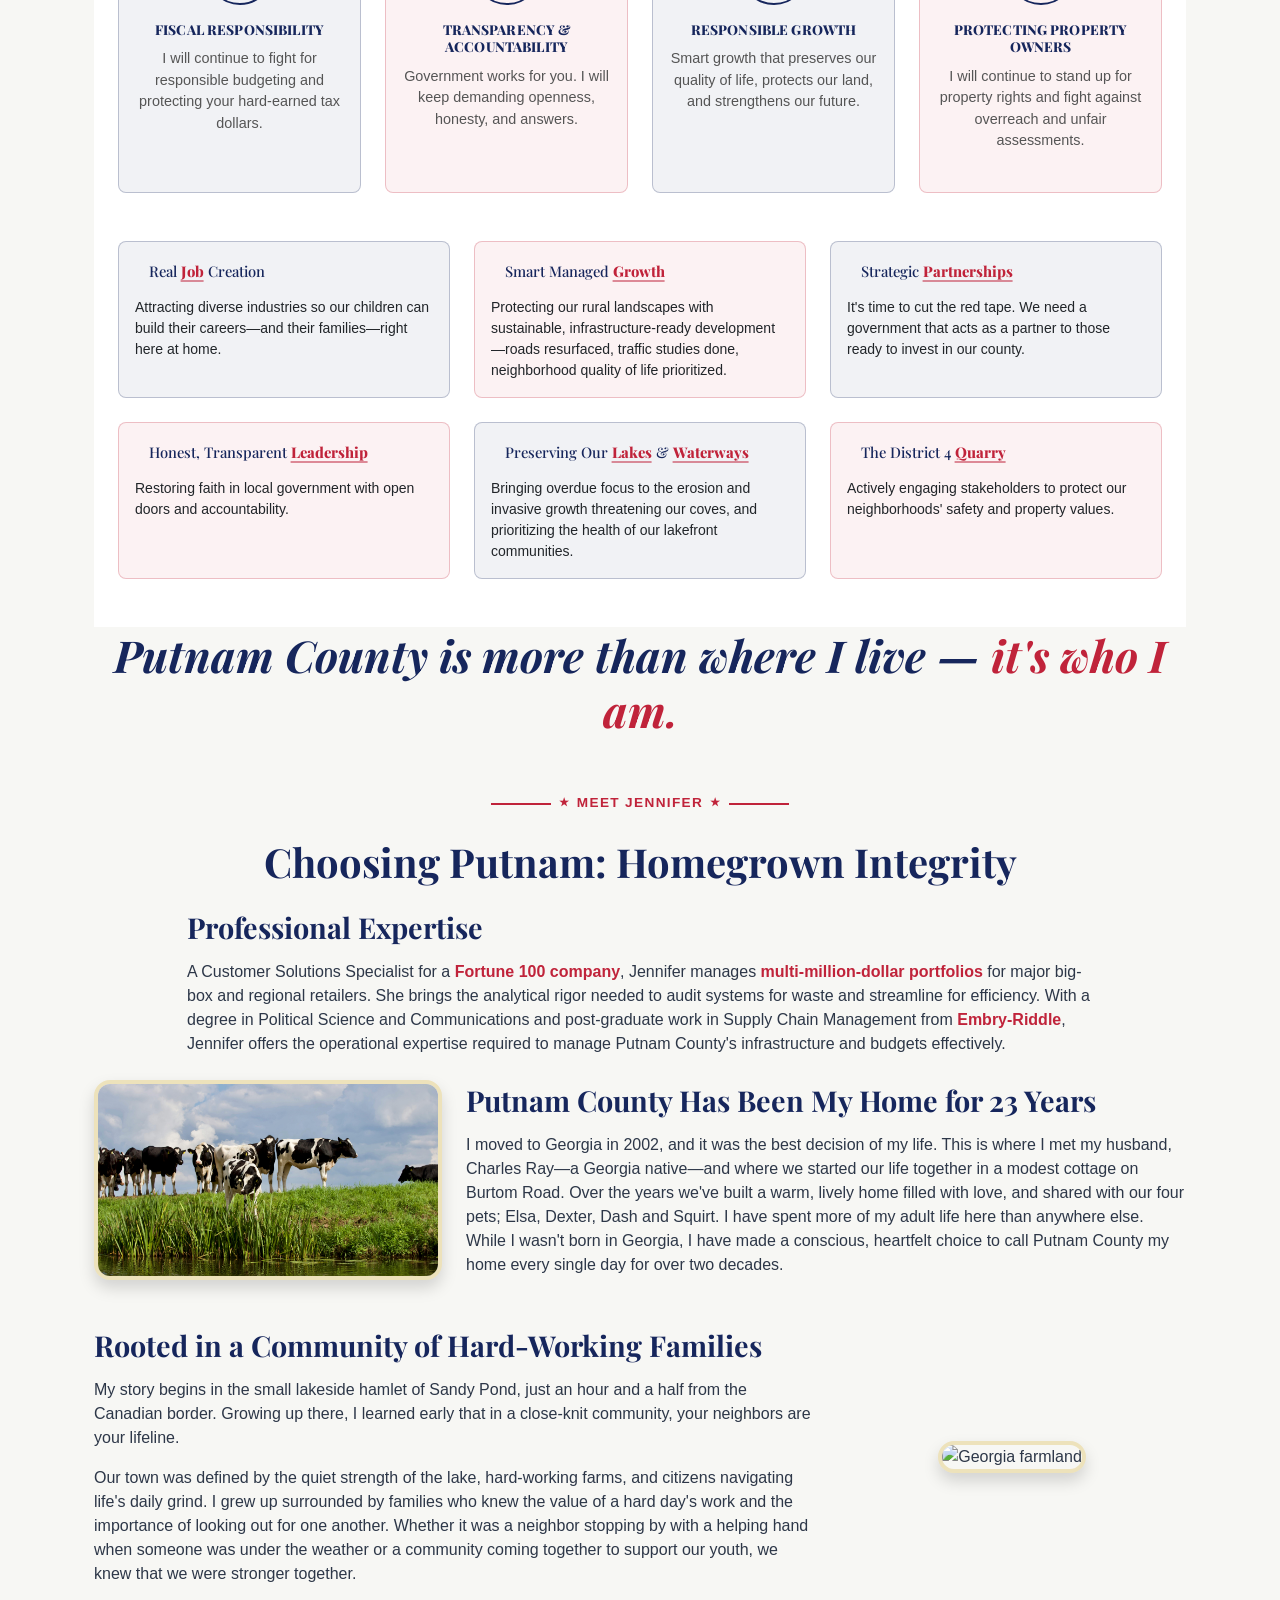
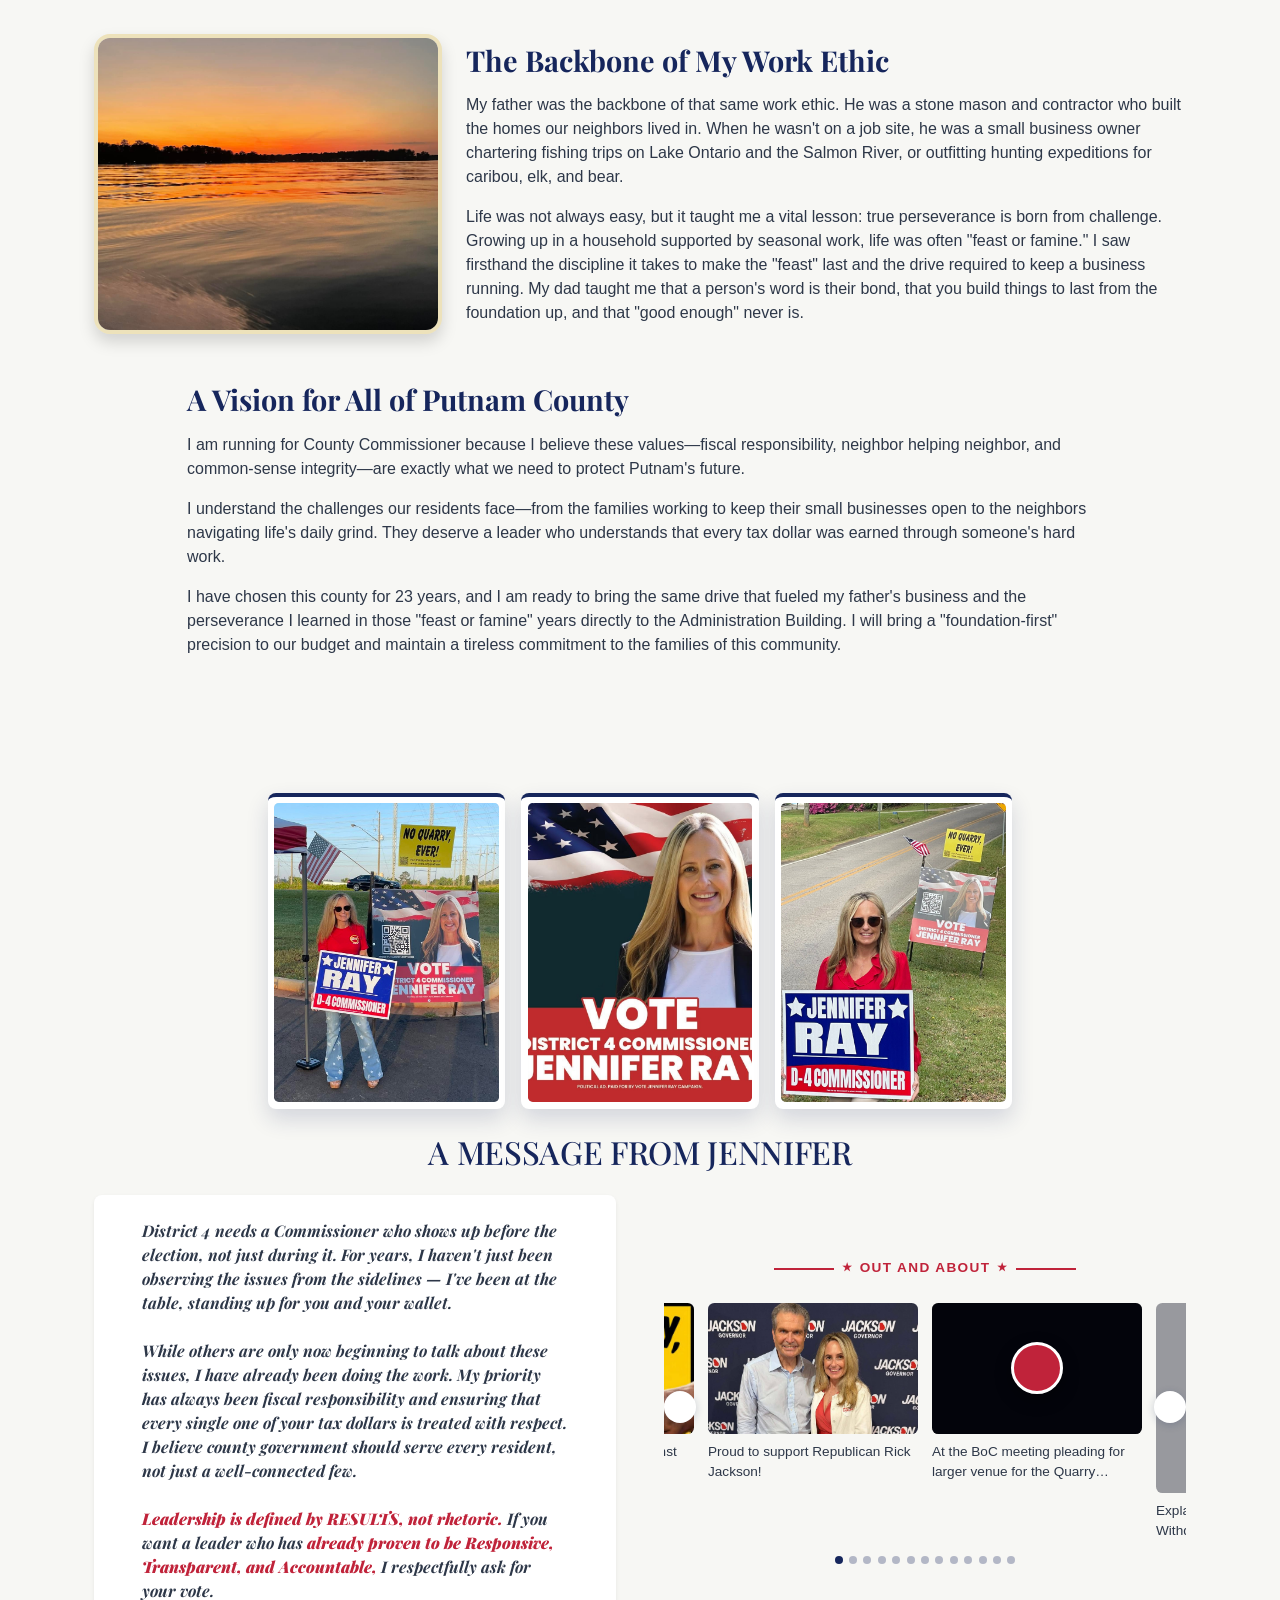
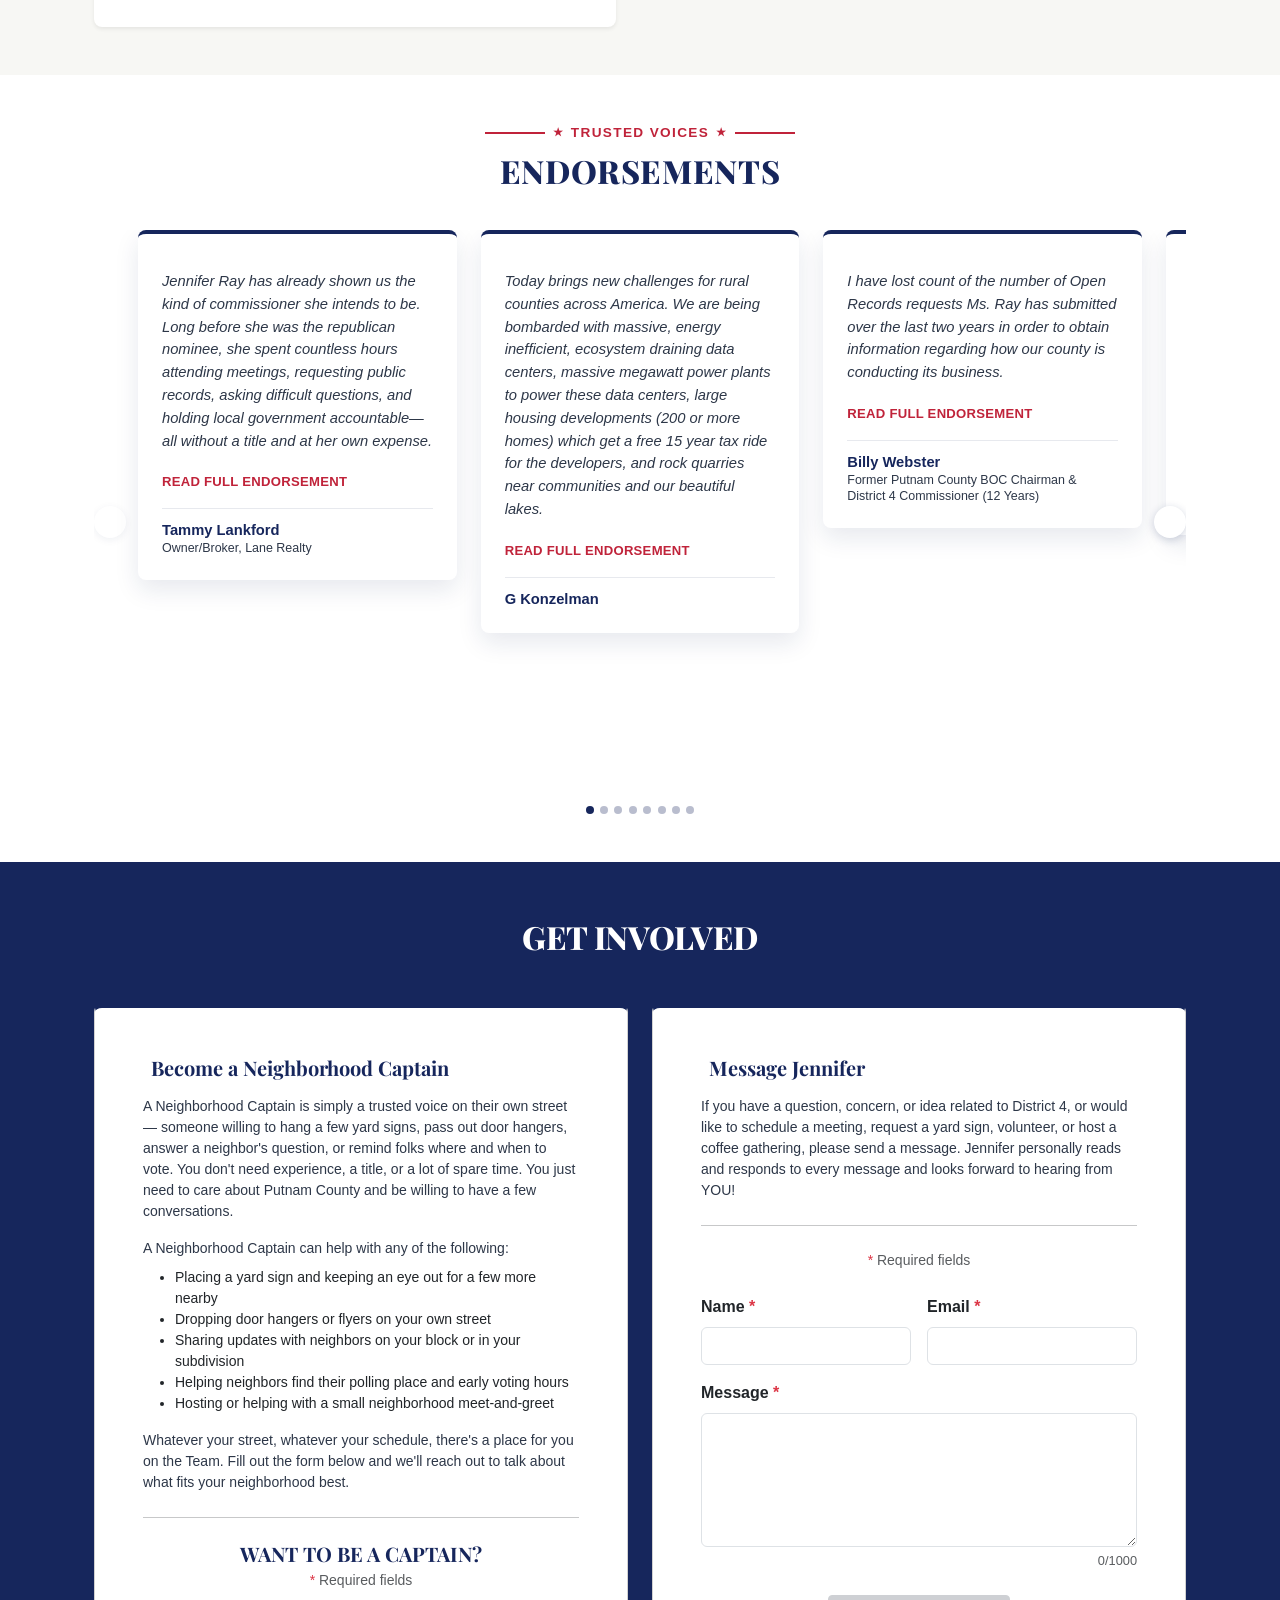
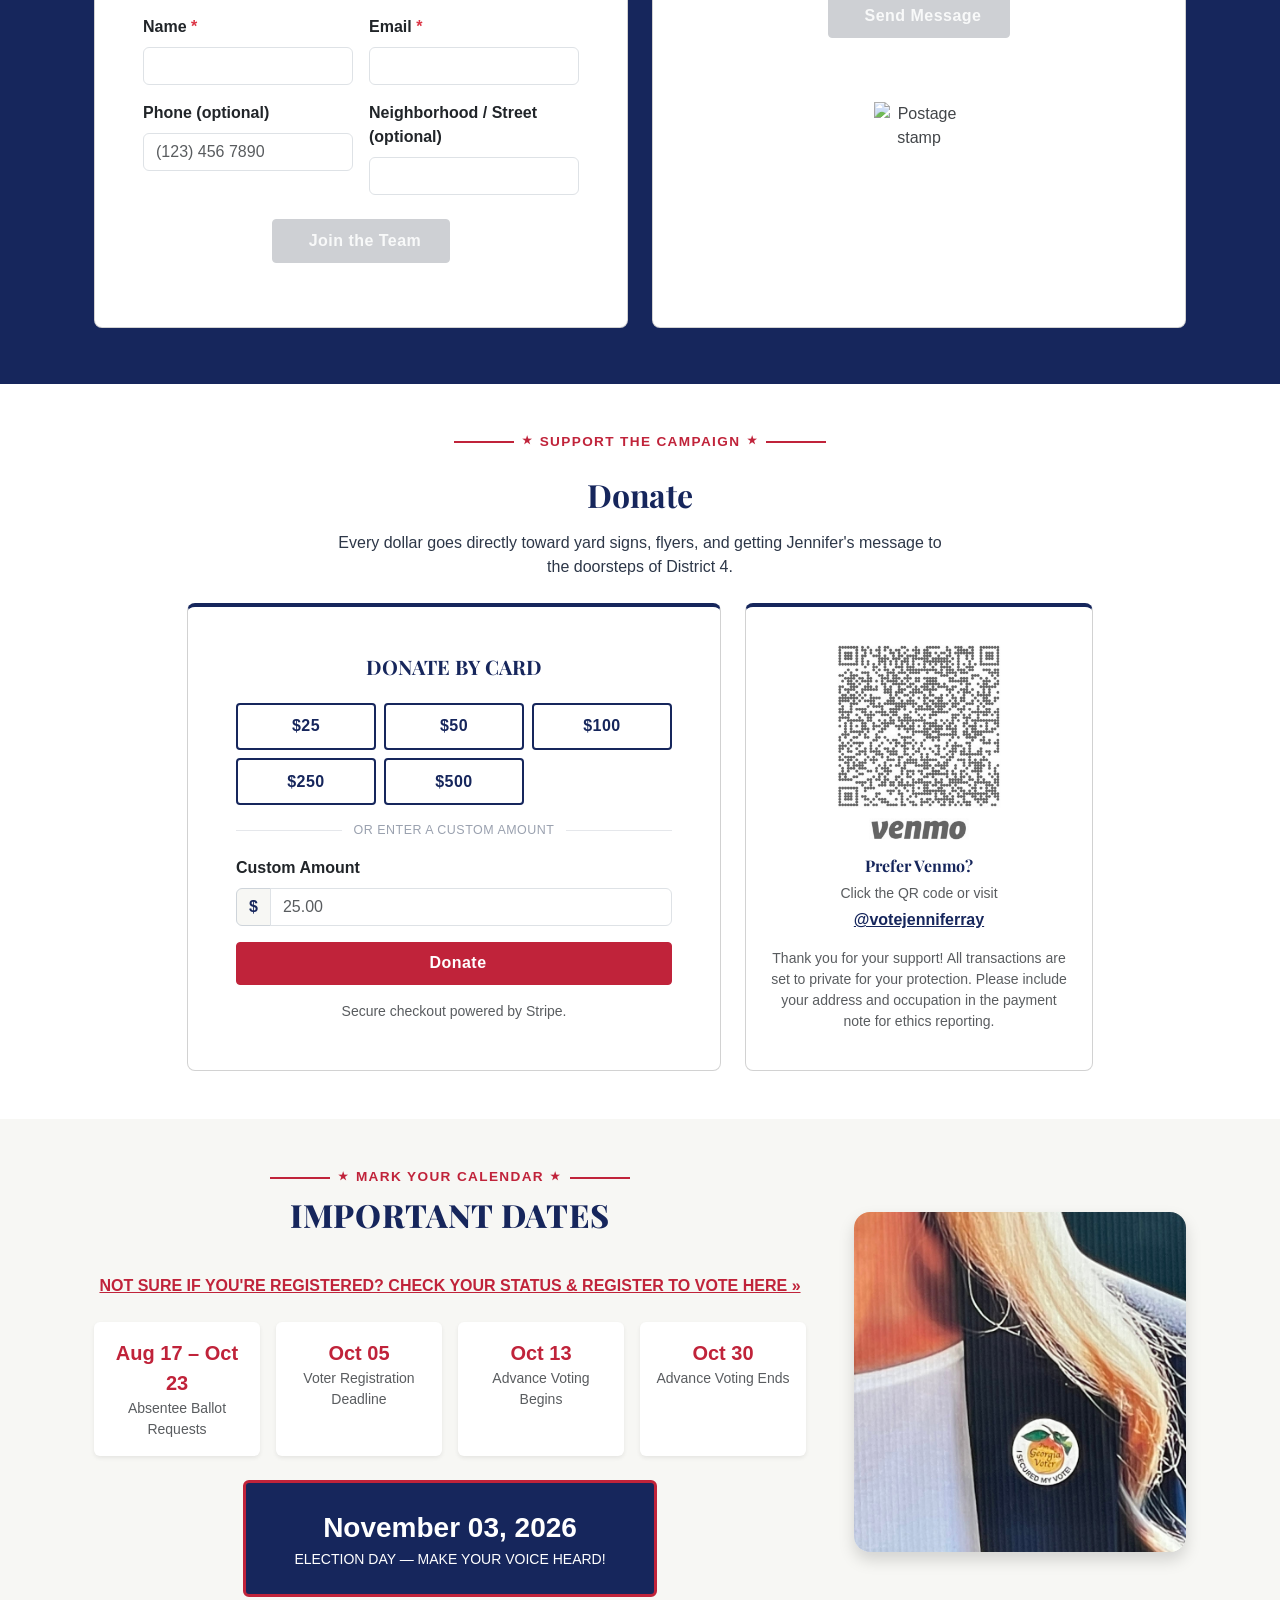
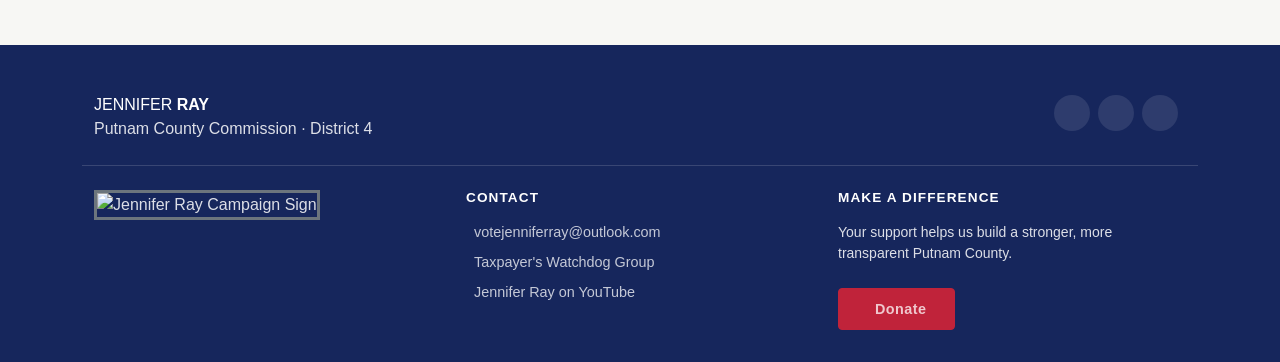
==== commit bf959414: "moving what i have to the main page. hidden one video for now since it was showing video unavailable" ====
--- a/index.html
+++ b/index.html
@@ -747,6 +747,7 @@
 									</div>
 									<div class="news-caption">More tournaments at Dennis Station Boat Launch</div>
 								</div>
+								<!-- Facebook reel is currently returning "video unavailable" intermittently; commented out until it's reliable again.
 								<div class="out-about-item">
 									<div
 										class="news-video-wrap"
@@ -770,6 +771,7 @@
 									</div>
 									<div class="news-caption">Possibilities for our future at Dennis Station</div>
 								</div>
+								-->
 								<div class="out-about-item">
 									<div
 										class="news-video-wrap"
@@ -2495,8 +2497,12 @@
 				prevId: "outAboutPrev",
 				nextId: "outAboutNext",
 				dotsId: "outAboutDots",
-				visibleCount: 2,
-				gapPx: 14,
+				getVisibleCount: function () {
+					return window.innerWidth < 576 ? 1 : 2;
+				},
+				getGapPx: function () {
+					return window.innerWidth < 576 ? 22 : 14;
+				},
 				autoplayDelayMs: 4500,
 			});
 
--- a/css/style.css
+++ b/css/style.css
@@ -1406,6 +1406,42 @@
 
 	.news-caption {
 		font-size: 0.75rem;
+	}
+}
+
+@media (max-width: 575.98px) {
+	.out-about-slider {
+		padding: 0 1.5rem;
+	}
+
+	.news-photo-wrap {
+		width: min(100%, 340px);
+	}
+
+	.news-video-wrap .video-frame {
+		width: min(100%, 340px);
+	}
+
+	.news-video-wrap .video-frame.fb-video-frame {
+		width: min(100%, 138px);
+	}
+
+	.news-video-wrap .video-frame.fb-reel-frame {
+		width: min(100%, 120px);
+	}
+
+	.news-video-wrap .video-frame.fb-wide-frame {
+		width: min(100%, 380px);
+	}
+
+	.news-video-wrap .video-play-badge {
+		width: 50px;
+		height: 50px;
+		font-size: 1.1rem;
+	}
+
+	.news-caption {
+		font-size: 0.85rem;
 	}
 }
 
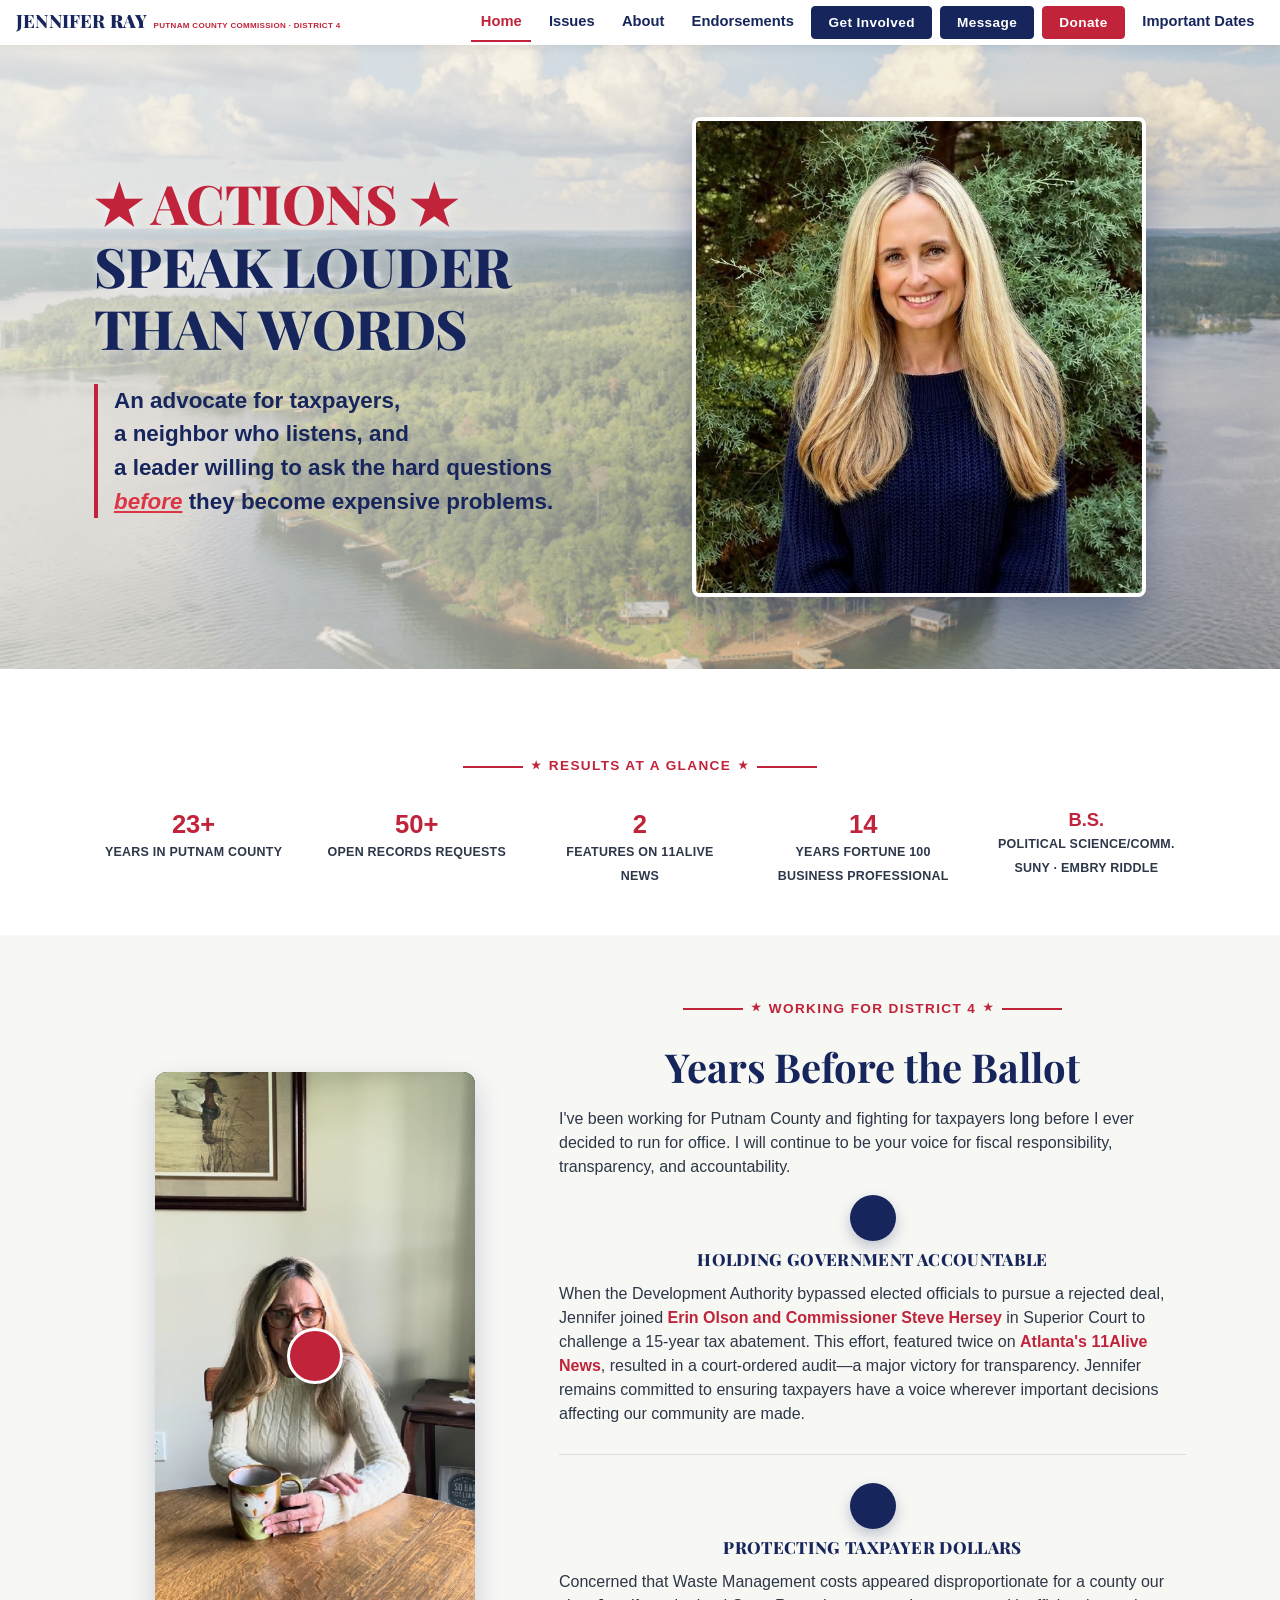
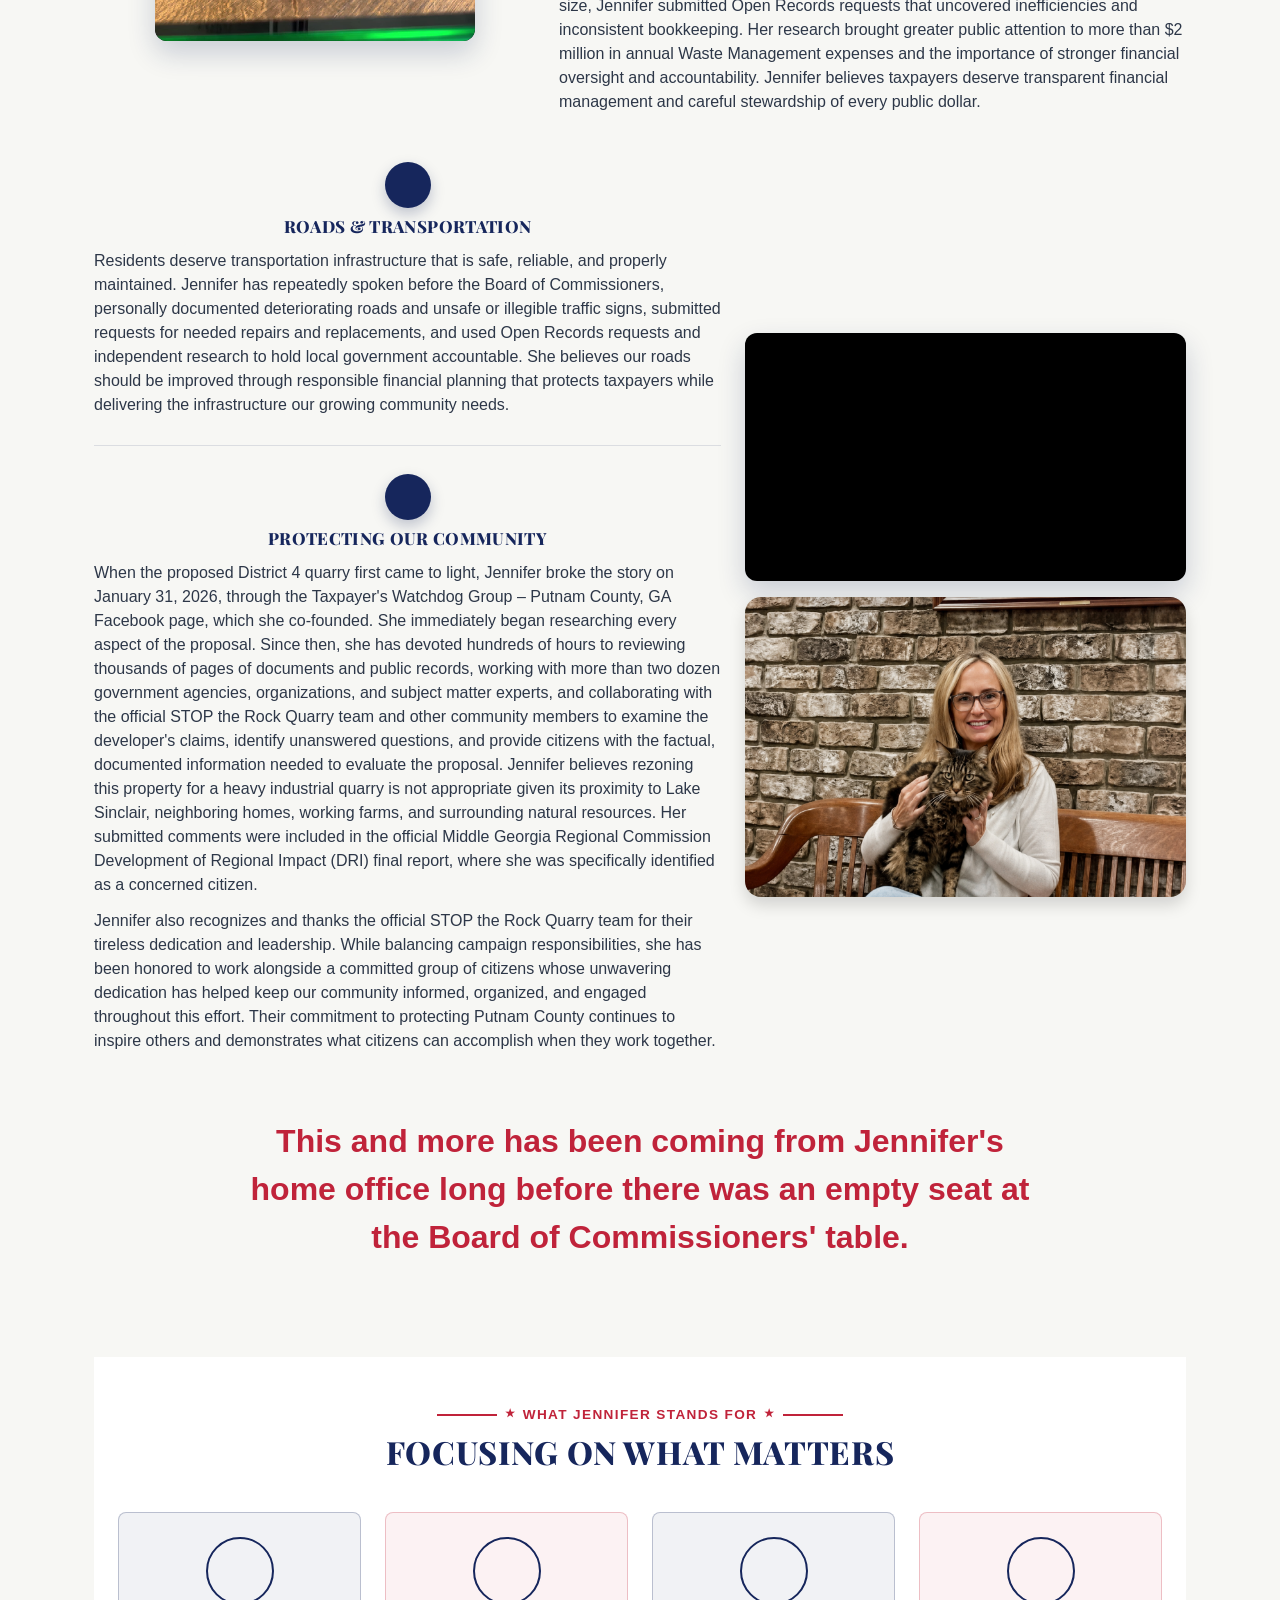
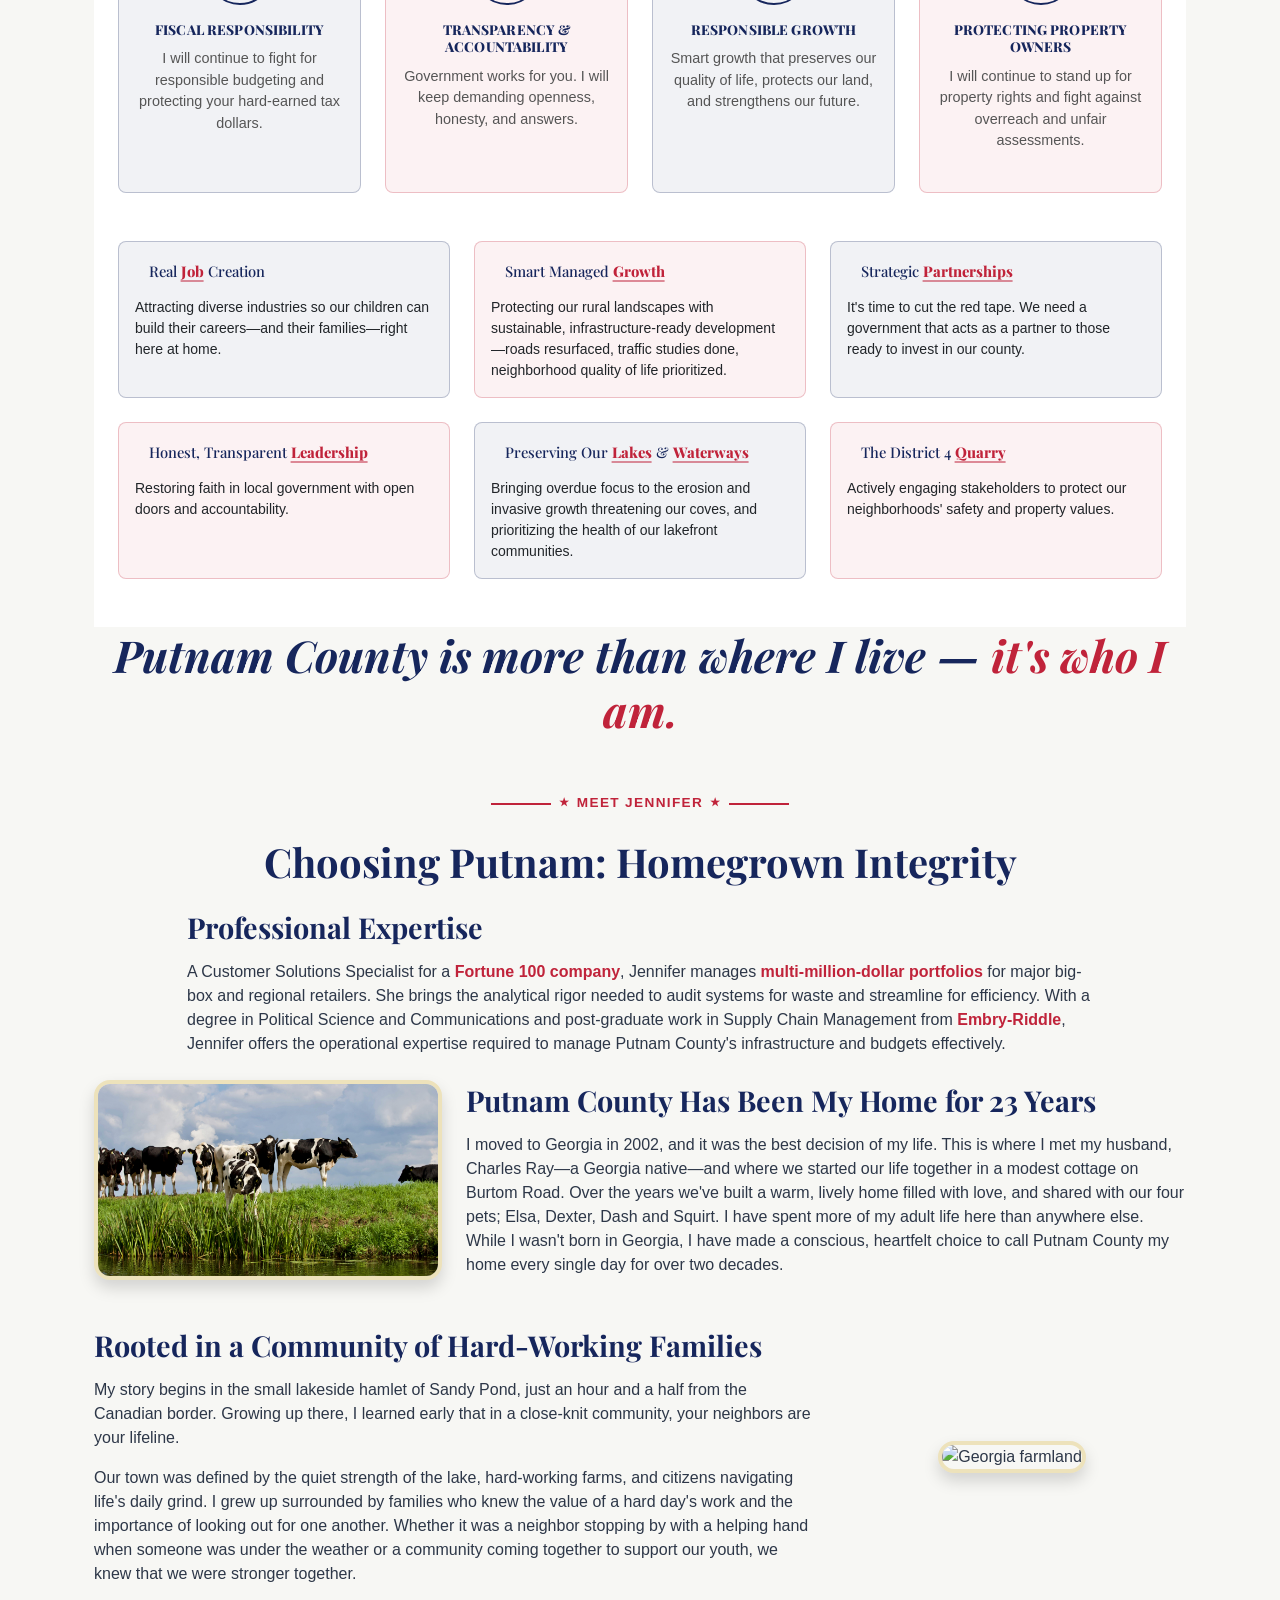
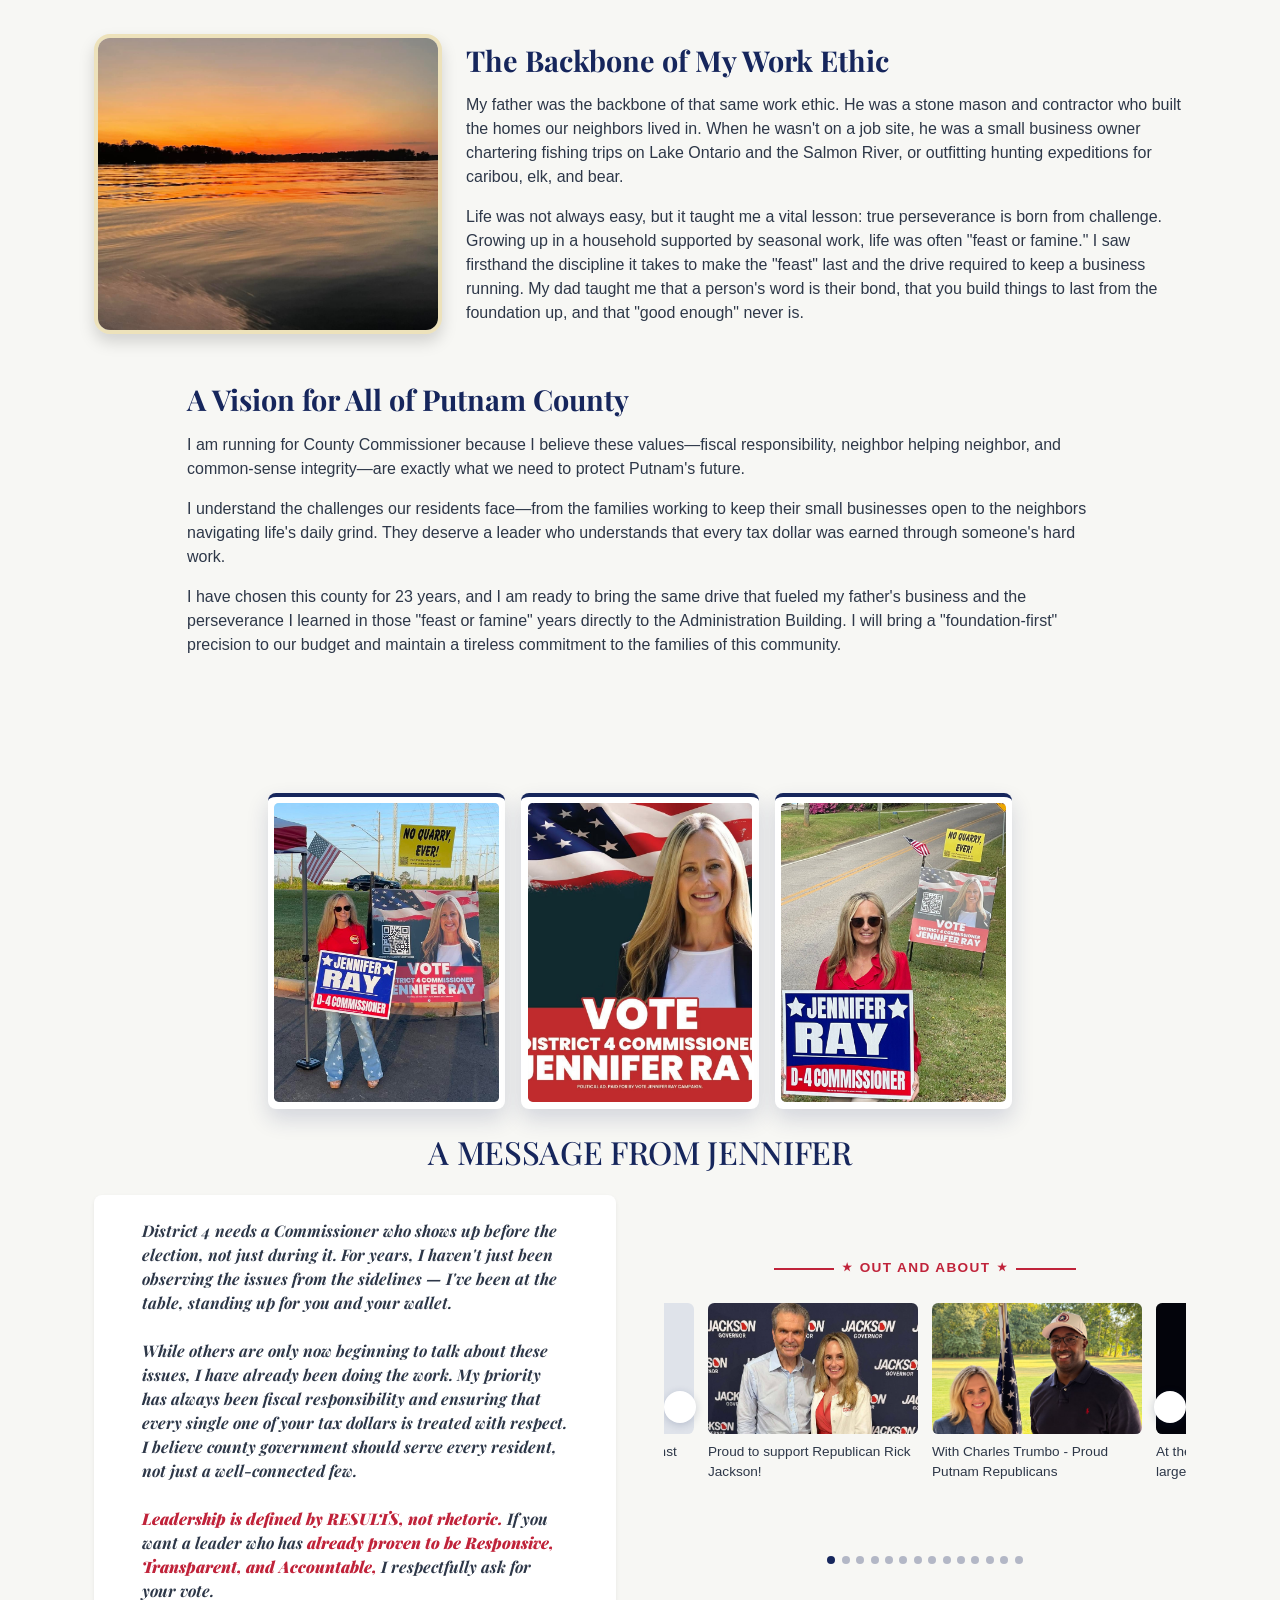
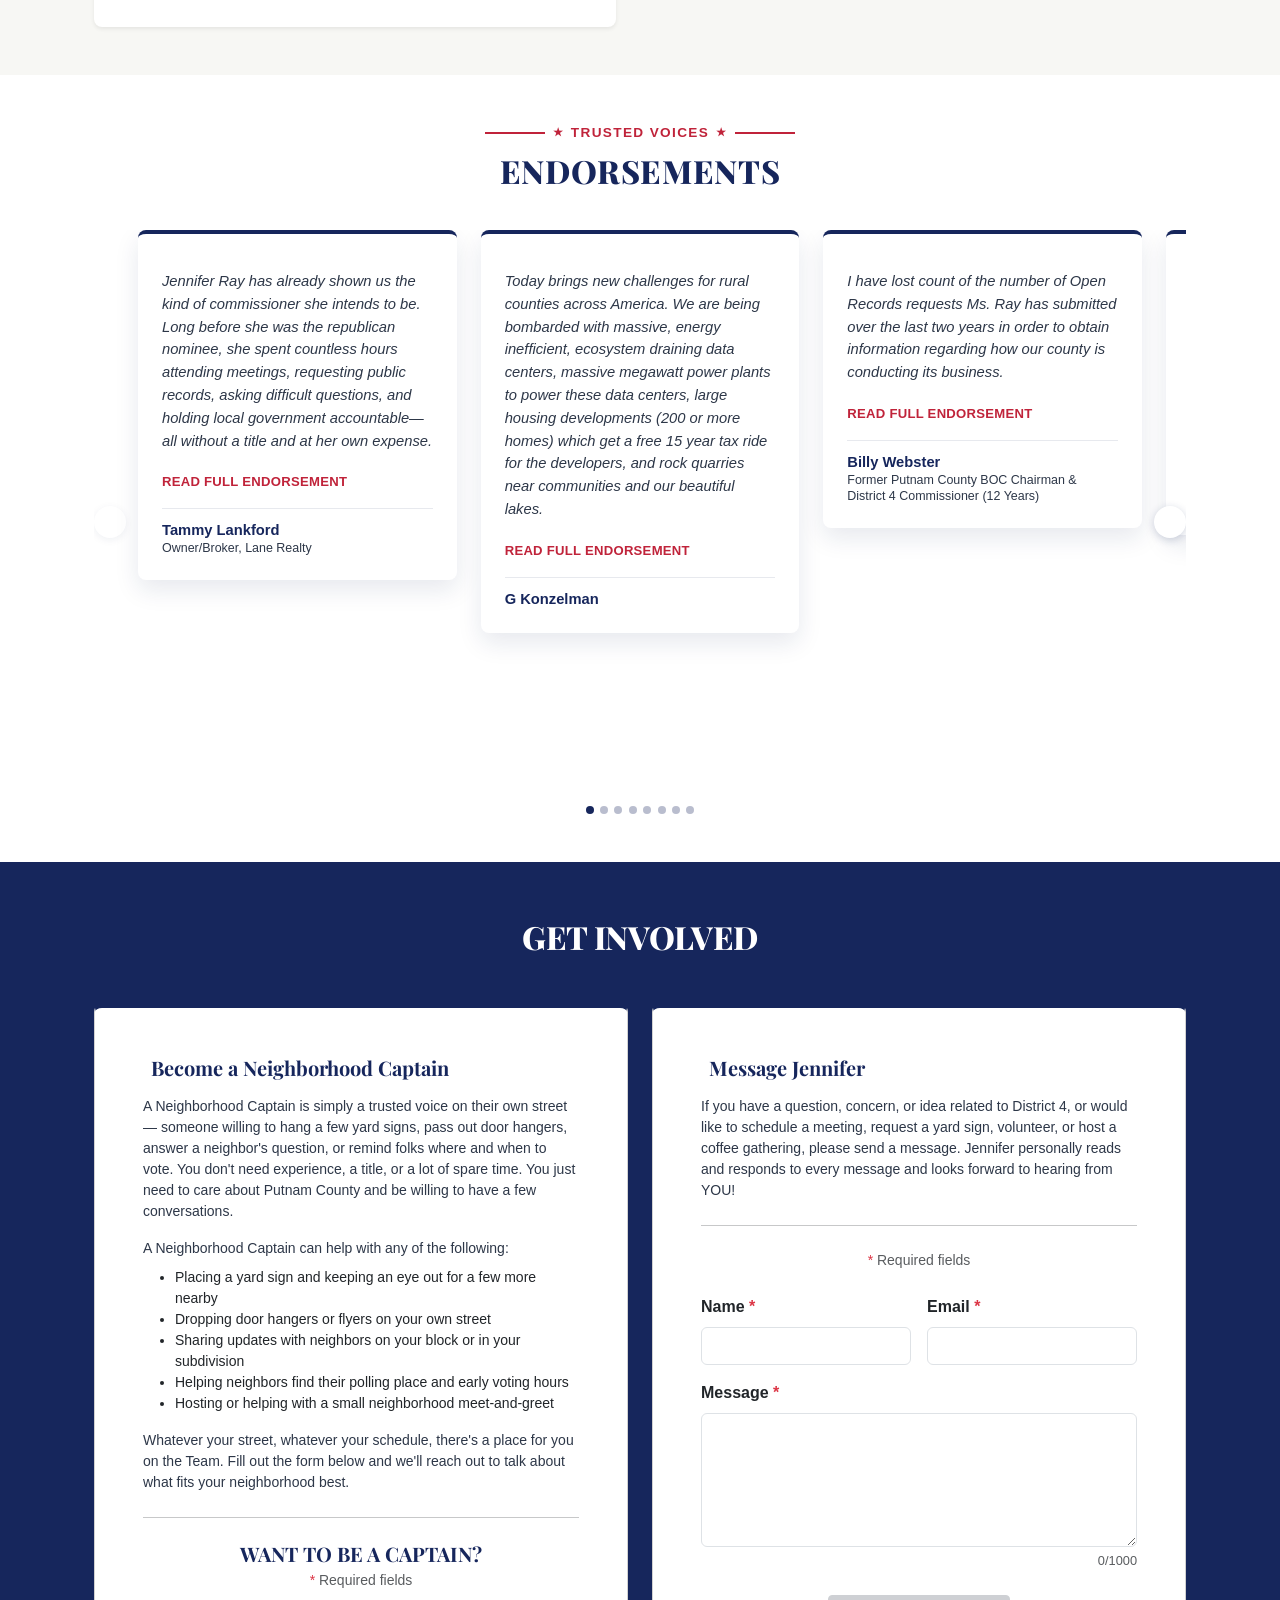
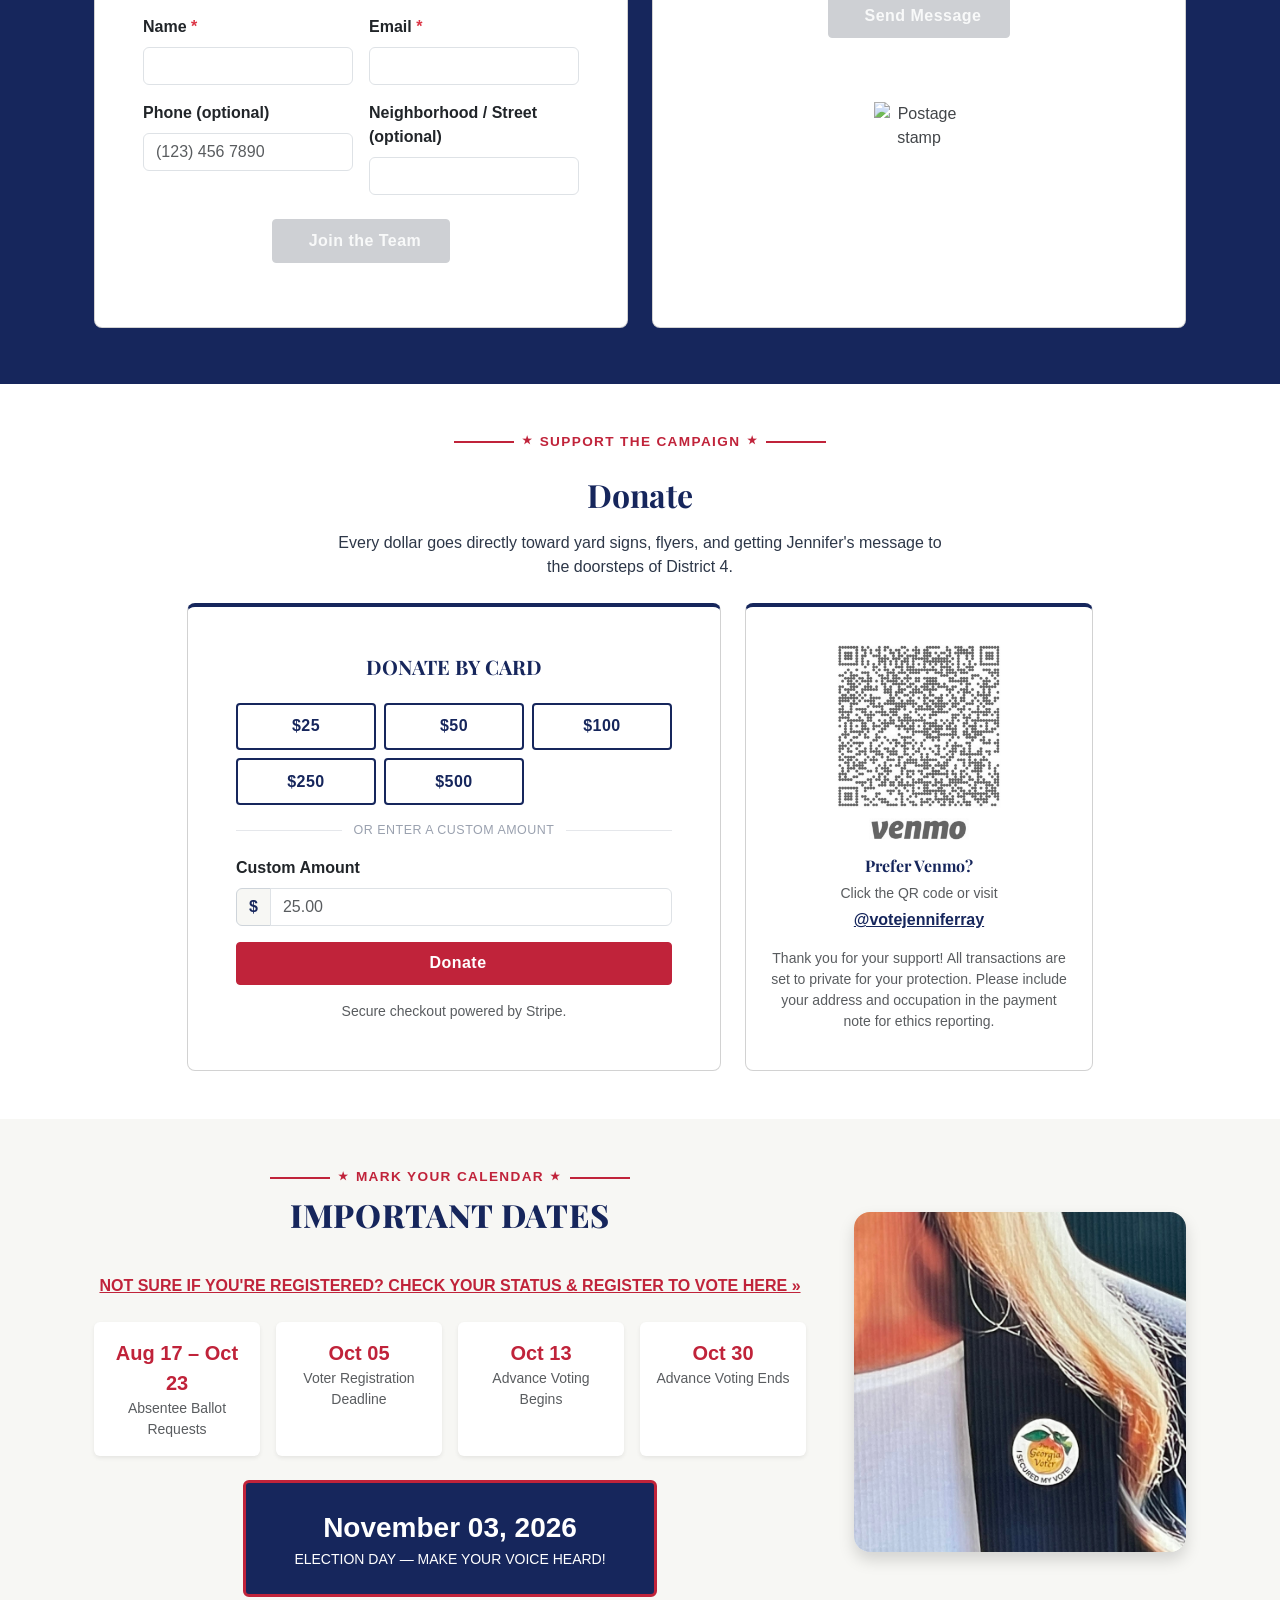
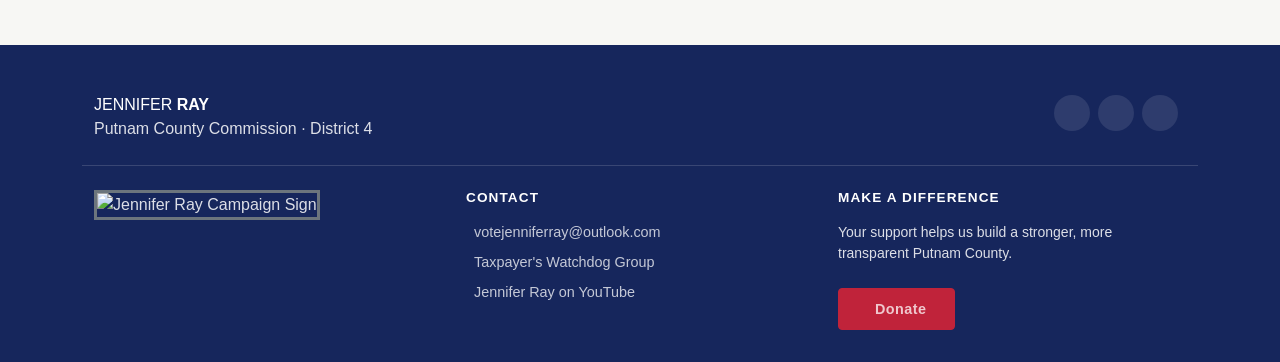
==== commit 43acaedb: "added charles trumbo image" ====
--- a/index.html
+++ b/index.html
@@ -591,6 +591,16 @@
 										<img src="images/jennifer_with_rick_jackson.jpeg" alt="Jennifer Ray with Rick Jackson" />
 									</div>
 									<div class="news-caption">Proud to support Republican Rick Jackson! <i class="fas fa-flag-usa text-navy" aria-hidden="true"></i></div>
+								</div>
+								<div class="out-about-item">
+									<div class="news-photo-wrap">
+										<img
+											src="images/jennifer_with_charles_trumbo.jpeg"
+											alt="Jennifer Ray with Charles Trumbo"
+											style="object-position: center 40%"
+										/>
+									</div>
+									<div class="news-caption">With Charles Trumbo - Proud Putnam Republicans</div>
 								</div>
 								<div class="out-about-item">
 									<div
